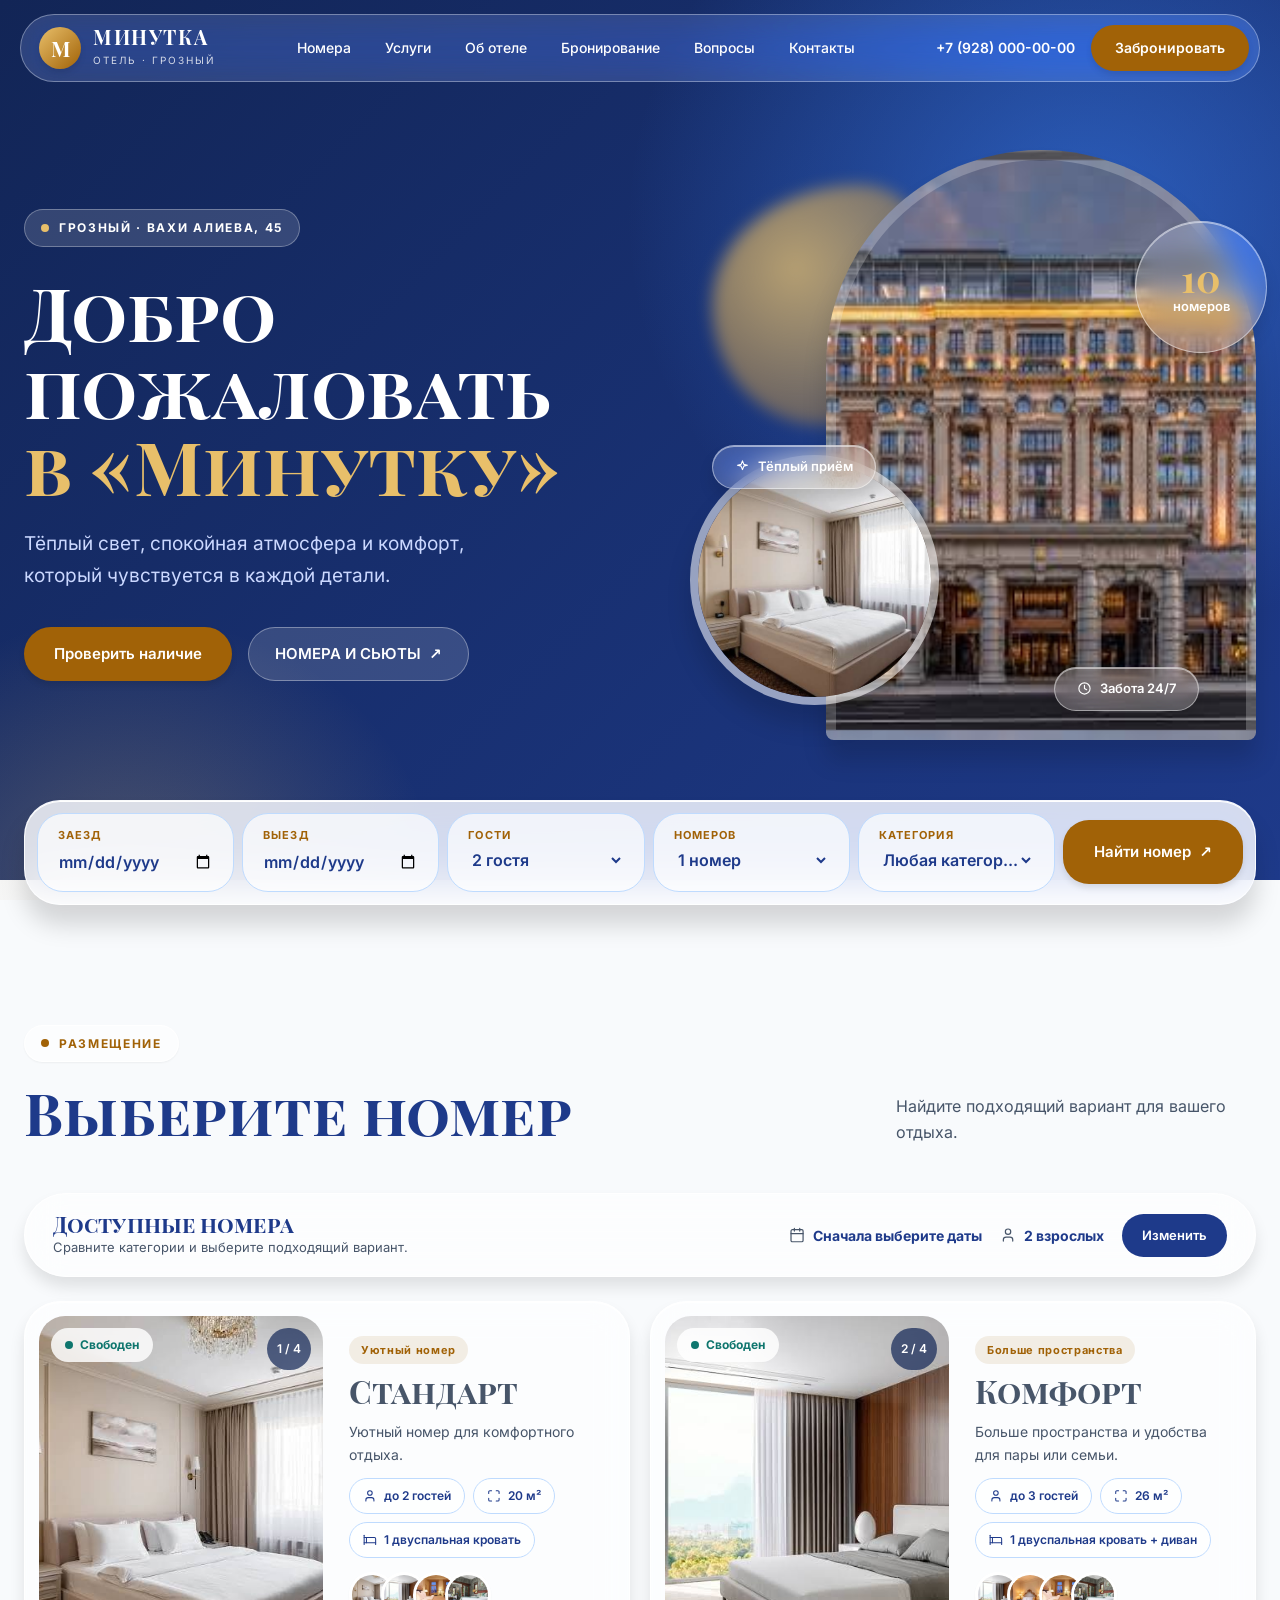
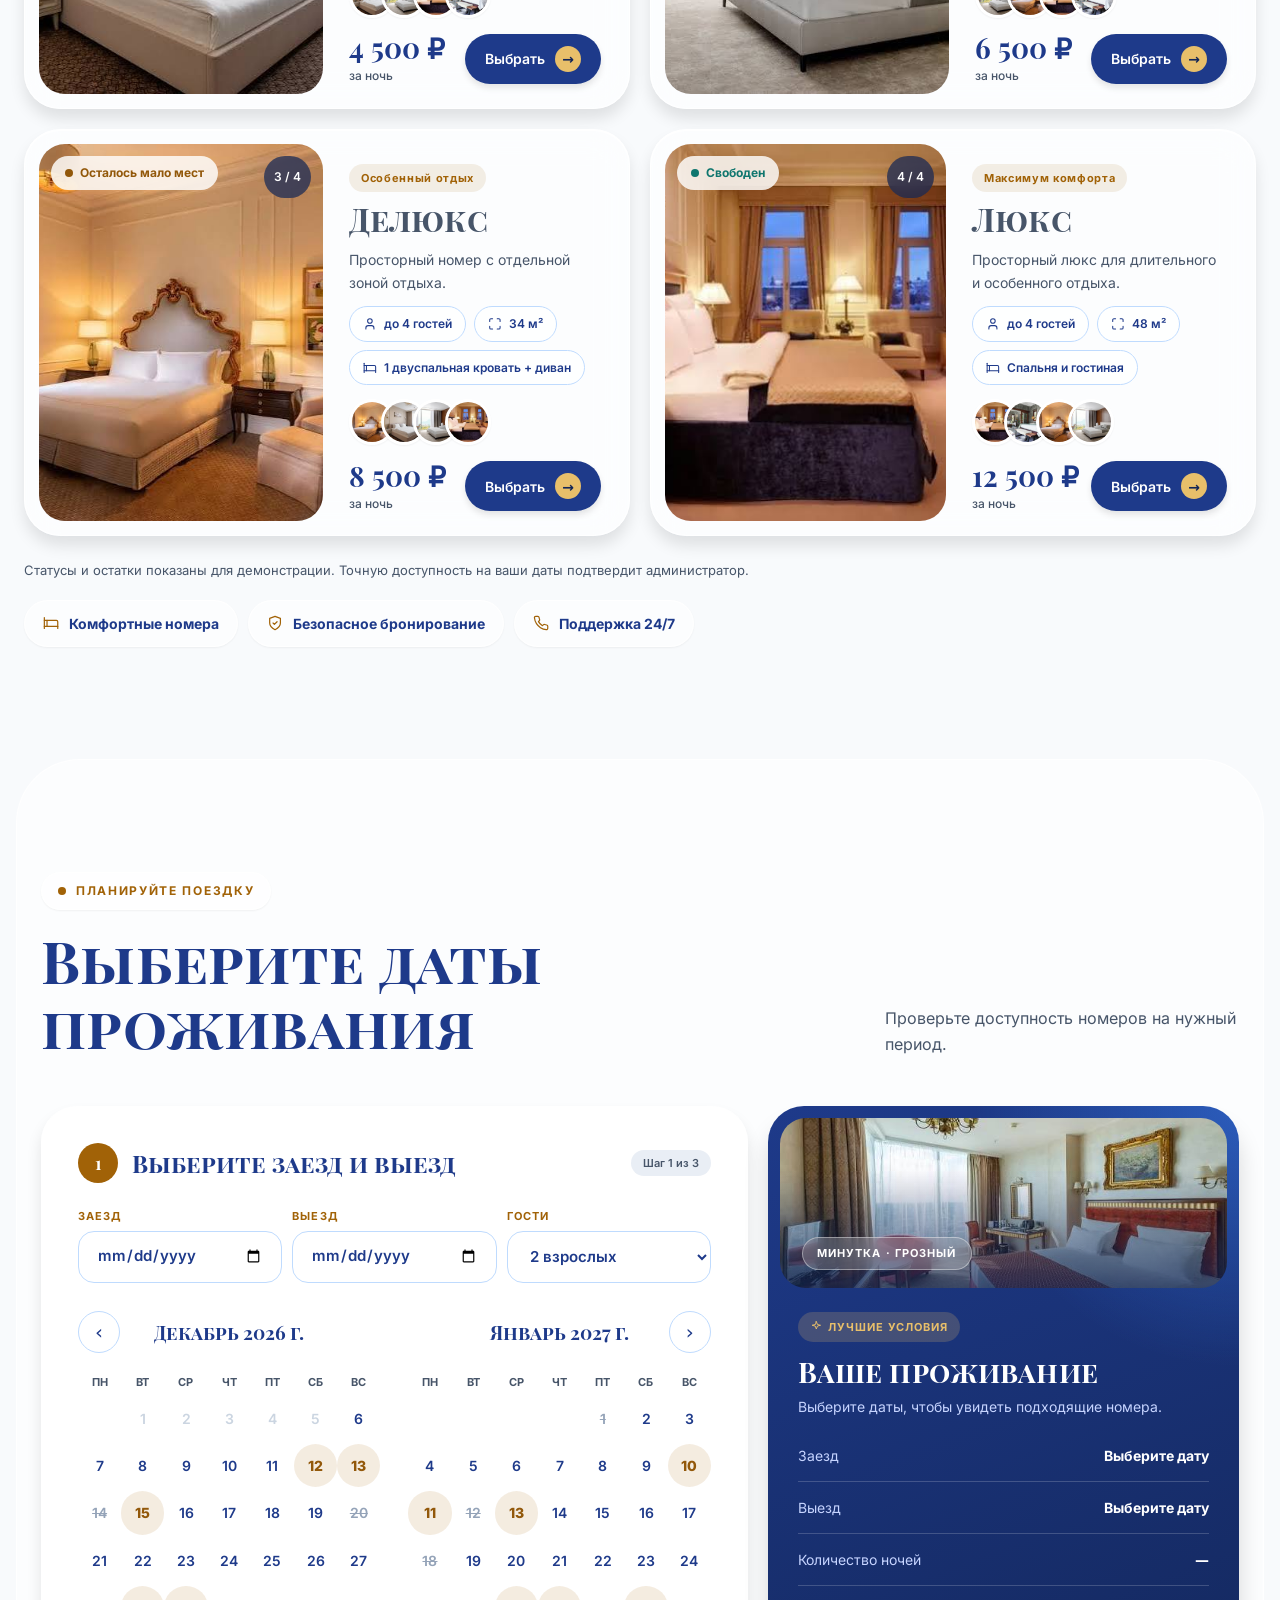
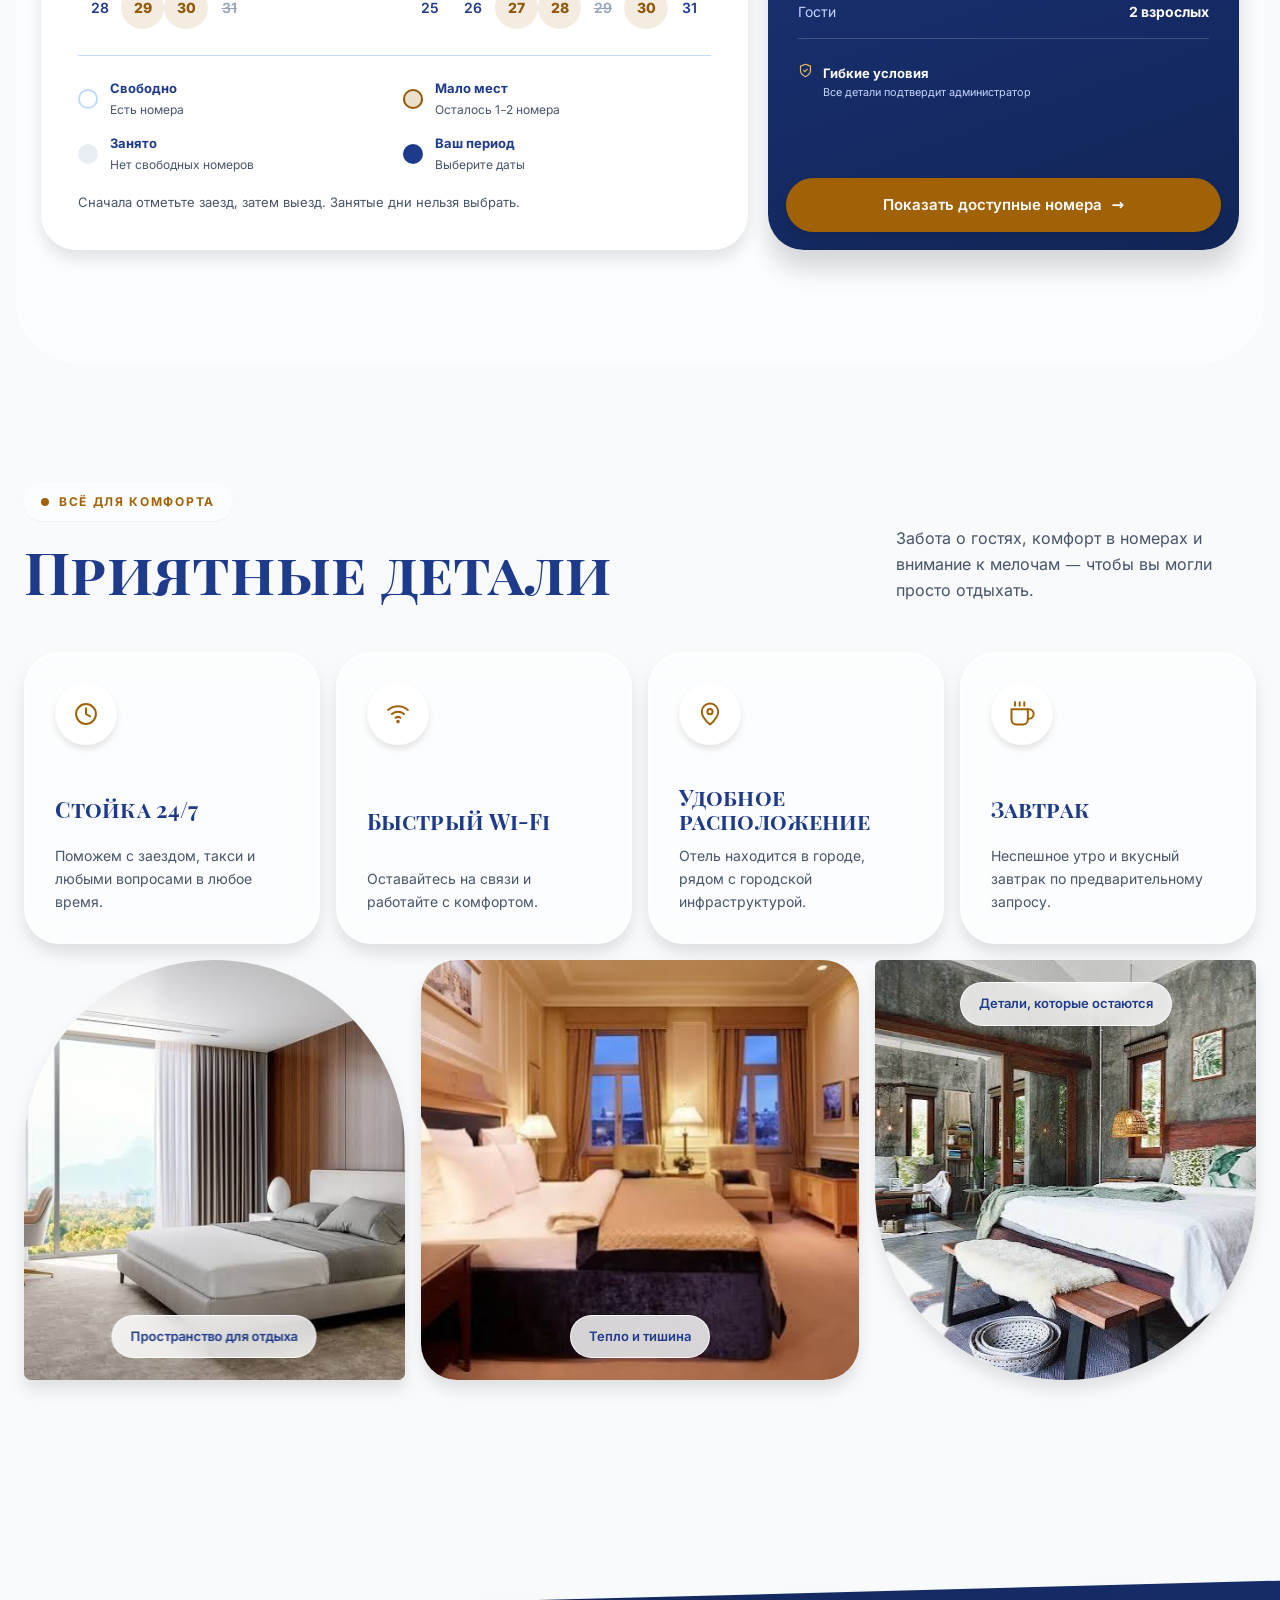
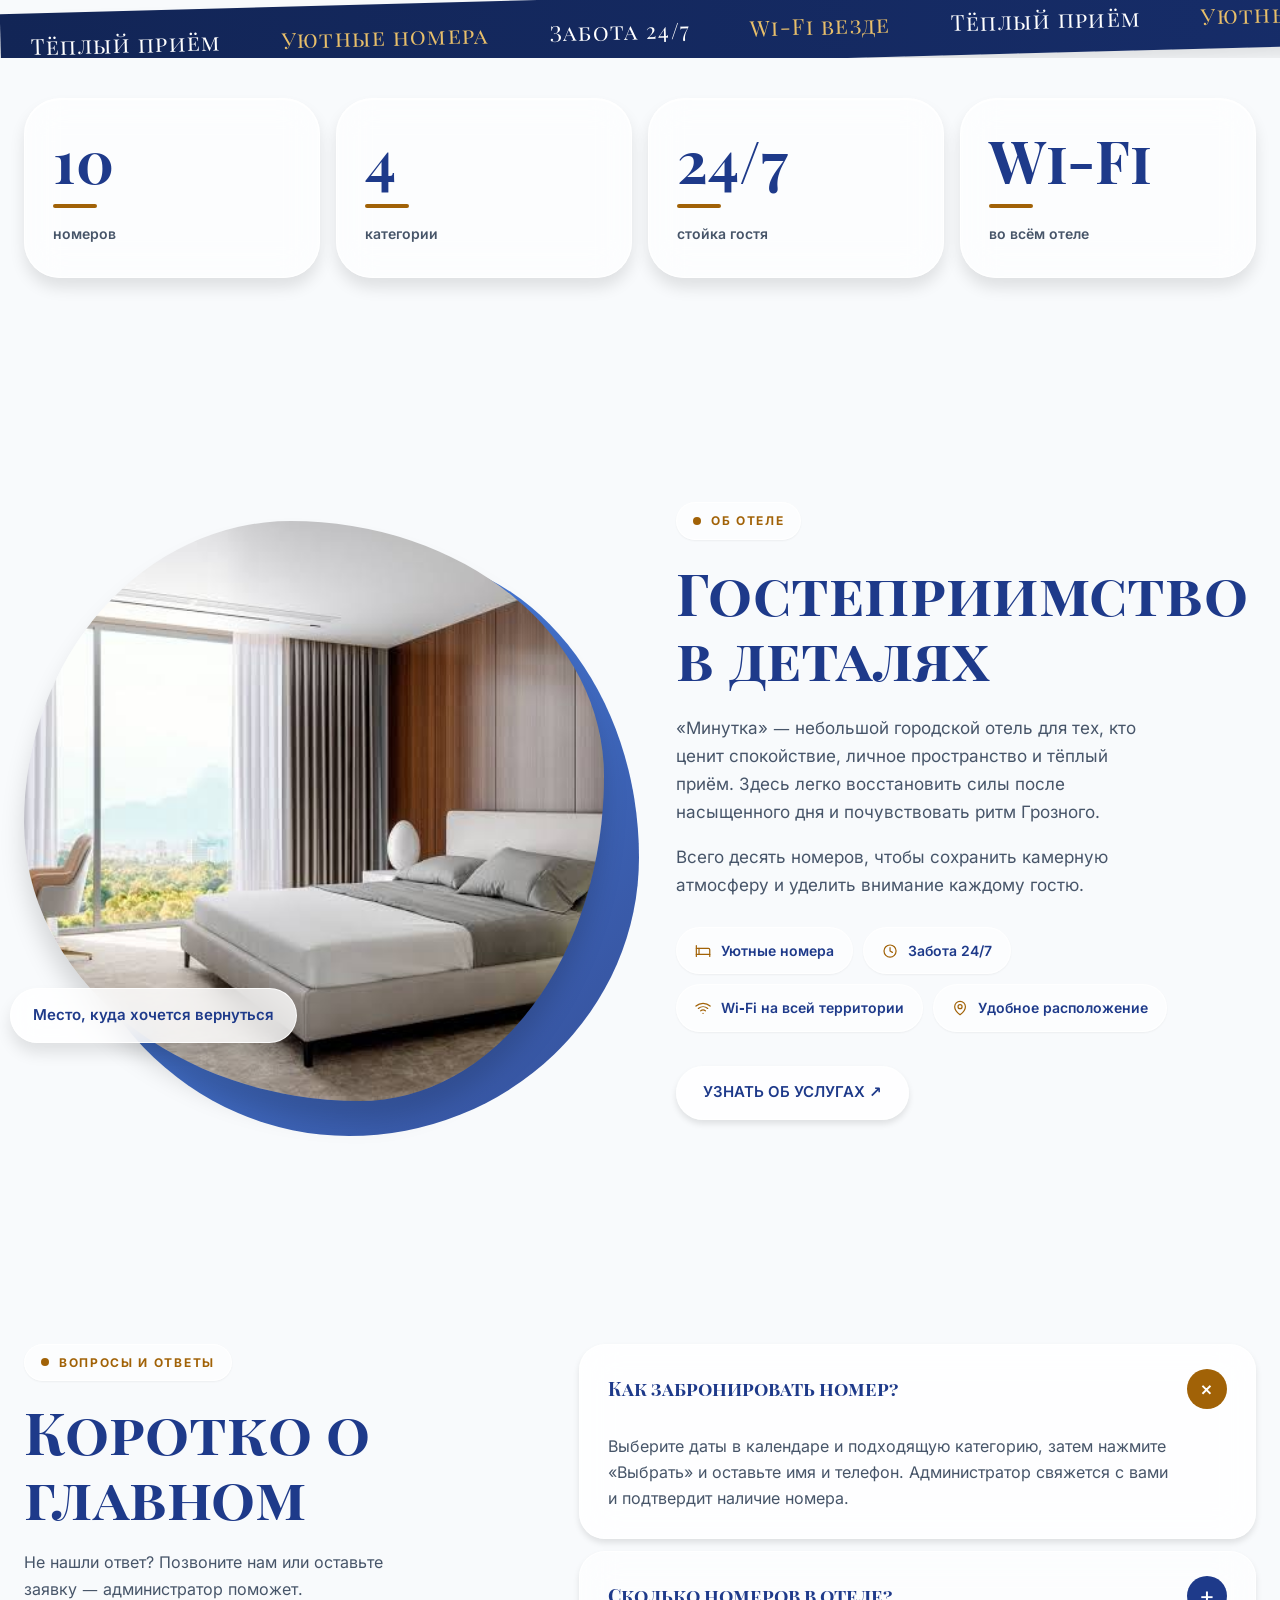
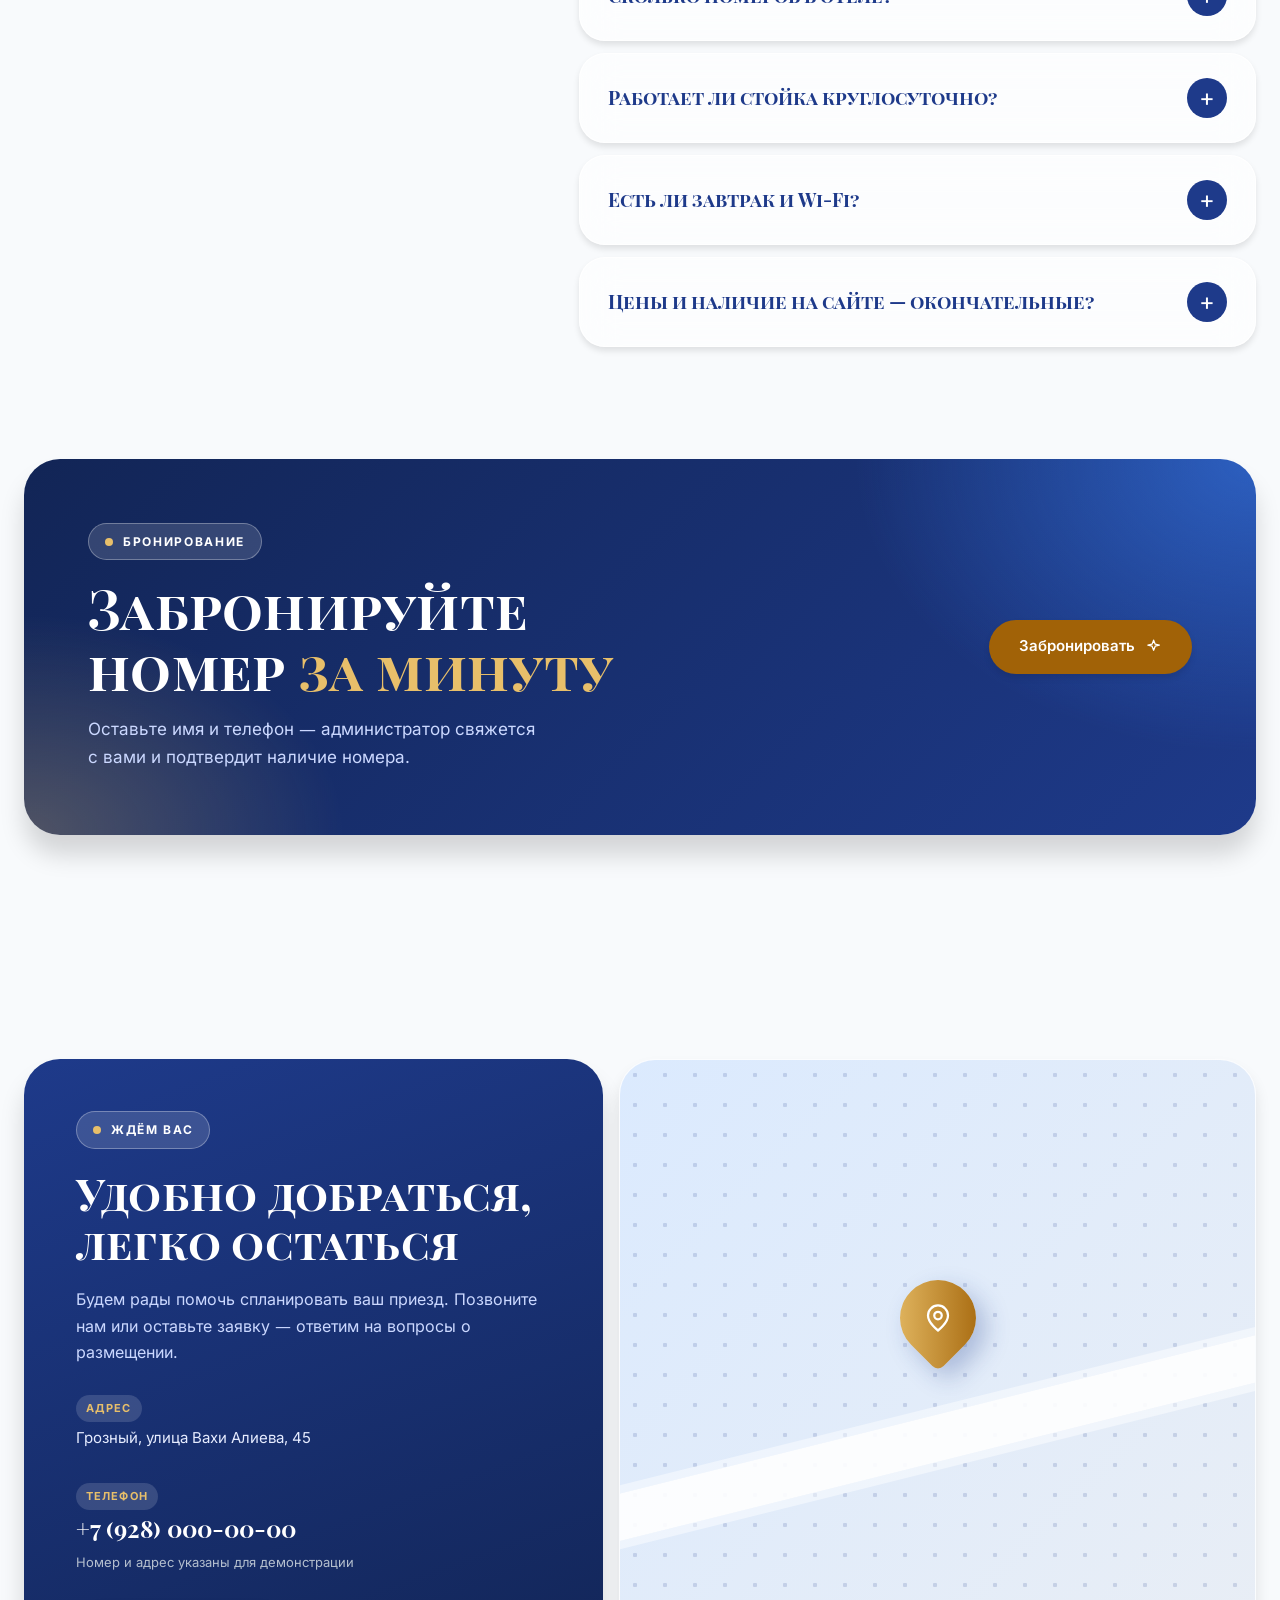
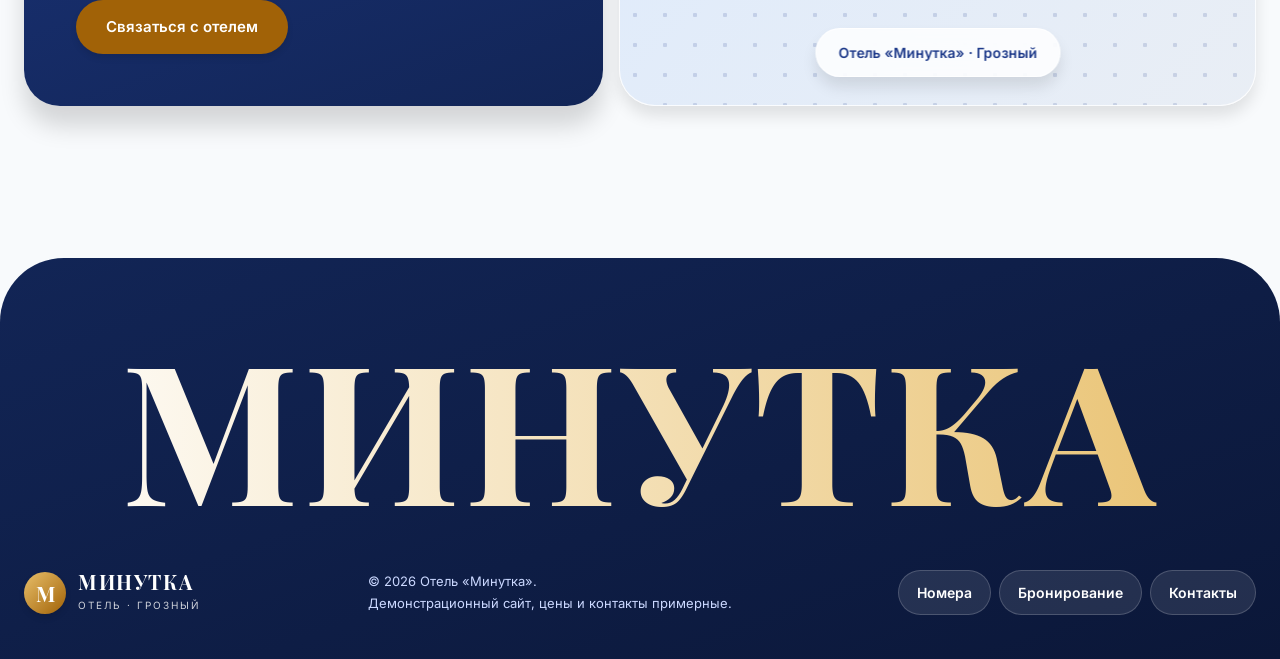
==== index.html @ 6652af6e "Rebrand to Минутка and rebuild design from the ui-ux-pro-max design system Liquid Glass surfaces on " ====
<!DOCTYPE html>
<html lang="ru">
<head>
  <meta charset="UTF-8" />
  <meta name="viewport" content="width=device-width, initial-scale=1.0" />
  <meta name="theme-color" content="#fff4e6" />
  <meta name="description" content="Минутка — камерный отель в Грозном. Выберите номер и проверьте свободные даты онлайн." />
  <title>Минутка — отель в Грозном</title>
  <style>
    @import url('https://fonts.googleapis.com/css2?family=Playfair+Display+SC:wght@400;700&display=swap');
    @font-face{font-family:Inter;src:url('fonts/inter-cyrillic.woff2') format('woff2');font-style:normal;font-weight:400 800;font-display:swap;unicode-range:U+0400-045F,U+0490-0491,U+04B0-04B1,U+2116}
    @font-face{font-family:Inter;src:url('fonts/inter-latin.woff2') format('woff2');font-style:normal;font-weight:400 800;font-display:swap;unicode-range:U+0000-00FF}
    /* Tokens from design-system/minutka-hotel/MASTER.md (Liquid Glass, navy + gold, Playfair Display SC).
       Body font is Inter: Karla from MASTER has no Cyrillic. Radii are larger than MASTER on purpose. */
    :root{--primary:#1e3a8a;--on-primary:#fff;--secondary:#3b82f6;--accent:#a16207;--on-accent:#fff;--bg:#f8fafc;--fg:#1e40af;--card:#fff;--muted:#e9eef5;--muted-fg:#475569;--border:#bfdbfe;--destructive:#dc2626;--ring:#1e3a8a;
      --navy-deep:#122556;--gold-soft:#e8bf6a;--ok:#0f766e;--warn:#92580a;
      --space-xs:4px;--space-sm:8px;--space-md:16px;--space-lg:24px;--space-xl:32px;--space-2xl:48px;--space-3xl:64px;
      --shadow-sm:0 1px 2px rgba(0,0,0,.05);--shadow-md:0 4px 6px rgba(0,0,0,.1);--shadow-lg:0 10px 15px rgba(0,0,0,.1);--shadow-xl:0 20px 25px rgba(0,0,0,.15);
      --glass:rgba(255,255,255,.62);--glass-strong:rgba(255,255,255,.82);--glass-edge:rgba(255,255,255,.85);
      --r-sm:16px;--r-md:26px;--r-lg:36px;
      --serif:'Playfair Display SC','Playfair Display',Georgia,serif;--sans:Inter,system-ui,-apple-system,'Segoe UI',Arial,sans-serif;
      --pop:cubic-bezier(.34,1.56,.64,1);--soft:cubic-bezier(.2,.7,.2,1)}
    *{box-sizing:border-box}html{scroll-behavior:smooth;scroll-padding-top:100px}
    body{margin:0;color:var(--muted-fg);font:16px/1.65 var(--sans);-webkit-font-smoothing:antialiased;overflow-x:hidden;background:radial-gradient(60vmax 60vmax at 105% 30%,rgba(59,130,246,.16),transparent 60%),radial-gradient(50vmax 50vmax at -10% 70%,rgba(161,98,7,.12),transparent 60%),var(--bg);background-attachment:fixed}
    a{color:inherit;text-decoration:none;cursor:pointer}button,input,select{font:inherit;color:inherit}button,summary,select{cursor:pointer}img{display:block;max-width:100%}
    :focus-visible{outline:3px solid var(--ring);outline-offset:3px;border-radius:12px}
    .wrap{width:min(1240px,calc(100% - 48px));margin:auto}
    section{padding:112px 0}
    .i{width:1.15em;height:1.15em;flex:none;fill:none;stroke:currentColor;stroke-width:1.8;stroke-linecap:round;stroke-linejoin:round;vertical-align:-.2em}
    .glass{background:var(--glass);-webkit-backdrop-filter:blur(18px) saturate(160%);backdrop-filter:blur(18px) saturate(160%);border:1px solid var(--glass-edge);box-shadow:var(--shadow-lg),inset 0 1px 0 rgba(255,255,255,.9)}
    @supports not ((backdrop-filter:blur(1px)) or (-webkit-backdrop-filter:blur(1px))){.glass{background:var(--glass-strong)}}
    .eyebrow{display:inline-flex;align-items:center;gap:10px;padding:8px 16px;border-radius:999px;background:var(--glass);border:1px solid var(--glass-edge);box-shadow:var(--shadow-sm);color:var(--accent);font-size:12px;font-weight:700;letter-spacing:.14em;text-transform:uppercase}
    .eyebrow:before{content:'';width:8px;height:8px;border-radius:50%;background:var(--accent)}
    h1,h2,h3{font-family:var(--serif);font-weight:700;color:var(--primary);margin:0;line-height:1.12;letter-spacing:.005em}
    .section-head{display:flex;justify-content:space-between;align-items:flex-end;gap:40px;margin-bottom:var(--space-2xl)}
    .section-head h2{font-size:clamp(34px,4.6vw,58px);margin-top:18px}
    .section-head p{max-width:360px;margin:0}

    /* buttons */
    .btn{display:inline-flex;align-items:center;justify-content:center;gap:10px;min-height:54px;padding:0 30px;border:0;border-radius:999px;background:var(--accent);color:var(--on-accent);font-size:15px;font-weight:600;box-shadow:var(--shadow-md);transition:transform .2s ease,box-shadow .2s ease,background .2s ease}
    .btn:hover{transform:translateY(-2px);box-shadow:var(--shadow-xl);background:#8a5306}
    .text-link,.room-link{display:inline-flex;align-items:center;gap:8px;min-height:54px;padding:0 26px;border-radius:999px;font-size:15px;font-weight:600;color:var(--primary);background:var(--glass-strong);border:1px solid var(--glass-edge);box-shadow:var(--shadow-md);transition:transform .2s ease,box-shadow .2s ease}
    .text-link:hover,.room-link:hover{transform:translateY(-2px);box-shadow:var(--shadow-lg)}

    /* floating glass header */
    header{position:fixed;top:14px;left:50%;z-index:30;transform:translateX(-50%);width:min(1240px,calc(100% - 32px));height:68px;border-radius:999px;color:#fff;background:rgba(255,255,255,.14);border:1px solid rgba(255,255,255,.34);-webkit-backdrop-filter:blur(18px) saturate(160%);backdrop-filter:blur(18px) saturate(160%);transition:background .25s ease,color .25s ease,box-shadow .25s ease,border-color .25s ease}
    header.solid{color:var(--primary);background:var(--glass-strong);border-color:var(--glass-edge);box-shadow:var(--shadow-lg)}
    .nav{height:100%;width:100%;max-width:none;margin:0;padding:0 10px 0 18px;display:flex;align-items:center;justify-content:space-between;gap:20px}
    .brand{display:flex;align-items:center;gap:12px}
    .brand-mark{width:42px;height:42px;border-radius:50%;display:grid;place-items:center;background:linear-gradient(135deg,var(--gold-soft),var(--accent));font:700 21px var(--serif);color:#fff;box-shadow:var(--shadow-md)}
    .brand-name{font:700 20px/1 var(--serif);letter-spacing:.08em}.brand-sub{font-size:10px;letter-spacing:.2em;margin-top:5px;opacity:.8}
    .nav-links{display:flex;gap:4px;font-size:14px;font-weight:500}
    .nav-links a{padding:9px 15px;border-radius:999px;transition:background .2s ease}.nav-links a:hover{background:rgba(255,255,255,.2)}header.solid .nav-links a:hover{background:var(--muted)}
    .nav-right{display:flex;align-items:center;gap:16px}.phone{font-size:14px;font-weight:600;white-space:nowrap}
    header .btn{min-height:46px;padding:0 24px;font-size:14px}

    /* hero */
    .hero{position:relative;padding:150px 0 140px;color:#e6ecff;overflow:hidden;background:radial-gradient(60% 80% at 85% 25%,rgba(59,130,246,.55),transparent 60%),radial-gradient(40% 50% at 10% 100%,rgba(232,191,106,.25),transparent 60%),linear-gradient(135deg,var(--navy-deep),var(--primary))}
    .hero-grid{display:grid;grid-template-columns:1.05fr .95fr;gap:40px;align-items:center}
    .hero-content{max-width:640px}
    .hero .eyebrow{background:rgba(255,255,255,.14);border-color:rgba(255,255,255,.3);color:#fff;box-shadow:none}.hero .eyebrow:before{background:var(--gold-soft)}
    .hero h1{font-size:clamp(40px,5.8vw,78px);line-height:1.04;color:#fff;margin:26px 0 24px}
    .hero h1 em{display:block;font-style:normal;color:var(--gold-soft)}
    .hero p{font-size:19px;max-width:460px;margin:0 0 36px;color:#cbd8ff}
    .hero-actions{display:flex;align-items:center;gap:16px;flex-wrap:wrap}
    .hero .text-link{background:rgba(255,255,255,.14);border-color:rgba(255,255,255,.34);color:#fff;box-shadow:none}
    .hero-foot{display:none}
    .hero-art{position:relative;height:590px}
    .hero-art .blob{position:absolute;left:4%;top:6%;width:240px;height:240px;border-radius:62% 38% 55% 45%/50% 55% 45% 50%;background:radial-gradient(circle at 35% 35%,var(--gold-soft),rgba(161,98,7,.4));filter:blur(8px);opacity:.75;animation:morph 9s ease-in-out infinite}
    .hero-art .arch{position:absolute;right:0;top:0;width:76%;height:100%;border-radius:999px 999px var(--r-lg) var(--r-lg);border:10px solid rgba(255,255,255,.22);background:var(--navy-deep) url('images 0.jpg') center 40%/cover;box-shadow:var(--shadow-xl)}
    .hero-art .pill{position:absolute;left:0;bottom:6%;width:44%;aspect-ratio:1;object-fit:cover;border-radius:50%;border:8px solid rgba(255,255,255,.55);box-shadow:var(--shadow-xl)}
    .sticker{position:absolute;display:flex;align-items:center;justify-content:center;gap:8px;text-align:center;color:#fff;font-weight:600;font-size:13px;line-height:1.2;background:rgba(255,255,255,.2);border:1px solid rgba(255,255,255,.45);-webkit-backdrop-filter:blur(14px) saturate(160%);backdrop-filter:blur(14px) saturate(160%);box-shadow:var(--shadow-lg),inset 0 1px 0 rgba(255,255,255,.5)}
    .sticker.s1{right:-2%;top:12%;width:132px;height:132px;border-radius:50%;flex-direction:column;gap:2px;animation:float 5s ease-in-out infinite}
    .sticker.s1 b{font:700 38px/1 var(--serif);color:var(--gold-soft)}
    .sticker.s2{left:4%;top:50%;padding:13px 22px;border-radius:999px;animation:float 6s ease-in-out -2s infinite}
    .sticker.s3{right:10%;bottom:5%;padding:13px 22px;border-radius:999px;animation:float 5.5s ease-in-out -1s infinite}
    @keyframes float{50%{translate:0 -12px}}
    @keyframes morph{50%{border-radius:40% 60% 45% 55%/55% 40% 60% 45%;rotate:20deg}}

    /* booking bar: glass on the hero's lower edge */
    .booking-float{position:relative;z-index:5;margin-top:-80px}
    .quick-booking-title{display:none}
    .bookingbar{display:grid;grid-template-columns:repeat(5,1fr) auto;gap:8px;align-items:stretch;padding:12px;border-radius:var(--r-lg);background:var(--glass-strong);-webkit-backdrop-filter:blur(22px) saturate(170%);backdrop-filter:blur(22px) saturate(170%);border:1px solid var(--glass-edge);box-shadow:var(--shadow-xl),inset 0 1px 0 #fff}
    .field{padding:12px 20px;border-radius:var(--r-md);background:rgba(255,255,255,.7);border:1px solid var(--border);min-width:0;transition:border-color .2s ease,box-shadow .2s ease}
    .field:focus-within{border-color:var(--primary);box-shadow:0 0 0 3px rgba(30,58,138,.15)}
    .field label{display:block;font-size:11px;font-weight:700;letter-spacing:.1em;text-transform:uppercase;color:var(--accent);margin-bottom:2px}
    .field input,.field select{width:100%;border:0;outline:0;background:transparent;font-size:16px;font-weight:600;color:var(--primary);padding:2px 0;min-height:28px;text-overflow:ellipsis}
    .bookingbar .btn{min-width:180px;min-height:64px;border-radius:var(--r-md);align-self:center}

    /* ribbon */
    .marquee{overflow:hidden;padding:26px 0;margin:48px 0 40px}
    .marquee-track{display:flex;width:max-content;padding:18px 0;background:linear-gradient(90deg,var(--navy-deep),var(--primary));color:#fff;transform:rotate(-1.5deg);font:400 22px var(--serif);letter-spacing:.06em;white-space:nowrap;animation:slide 34s linear infinite;box-shadow:var(--shadow-lg)}
    .marquee-track span{padding:0 30px}.marquee-track span:nth-child(even){color:var(--gold-soft)}
    @keyframes slide{to{transform:rotate(-1.5deg) translateX(-50%)}}

    /* rooms */
    .rooms-section{padding-top:120px}
    .rooms-toolbar{display:flex;justify-content:space-between;align-items:center;gap:16px;flex-wrap:wrap;padding:18px 28px;border-radius:999px;margin-bottom:24px}
    .rooms-toolbar{background:var(--glass);-webkit-backdrop-filter:blur(18px);backdrop-filter:blur(18px);border:1px solid var(--glass-edge);box-shadow:var(--shadow-lg)}
    .rooms-toolbar h3{font-size:22px}.rooms-toolbar p{margin:0;font-size:13px}
    .rooms-trip{display:flex;align-items:center;gap:18px;flex-wrap:wrap;font-size:14px}.rooms-trip span{display:inline-flex;align-items:center;gap:8px}.rooms-trip b{color:var(--primary);font-weight:700}
    .rooms-trip button{border:0;padding:11px 20px;border-radius:999px;background:var(--primary);color:#fff;font-size:13px;font-weight:600;transition:background .2s ease}.rooms-trip button:hover{background:var(--secondary)}
    .rooms-grid{display:grid;grid-template-columns:1fr 1fr;gap:20px}
    .room-card{display:grid;grid-template-columns:1fr 1fr;gap:8px;padding:14px;border-radius:var(--r-lg);background:var(--glass);-webkit-backdrop-filter:blur(18px) saturate(160%);backdrop-filter:blur(18px) saturate(160%);border:1px solid var(--glass-edge);box-shadow:var(--shadow-lg),inset 0 1px 0 #fff;transition:translate .25s ease,box-shadow .25s ease}
    .room-card:hover{translate:0 -6px;box-shadow:var(--shadow-xl),inset 0 1px 0 #fff}
    .room-card.is-unavailable{opacity:.6}.room-card.is-unavailable:hover{translate:none}
    .room-image{position:relative;min-height:340px;border-radius:var(--r-md);overflow:hidden}
    .room-image img{position:absolute;inset:0;width:100%;height:100%;object-fit:cover;transition:transform .6s var(--soft)}.room-card:hover .room-image img{transform:scale(1.06)}
    .room-availability{position:absolute;left:12px;top:12px;display:inline-flex;align-items:center;gap:7px;padding:7px 14px;border-radius:999px;background:var(--glass-strong);-webkit-backdrop-filter:blur(10px);backdrop-filter:blur(10px);font-size:12px;font-weight:700;color:var(--ok)}
    .room-availability:before{content:'';width:8px;height:8px;border-radius:50%;background:currentColor}
    .room-availability.few{color:var(--warn)}.room-availability.full{color:var(--destructive)}
    .room-count-badge{position:absolute;right:12px;top:12px;display:grid;place-items:center;min-width:42px;height:42px;padding:0 10px;border-radius:999px;background:rgba(18,37,86,.7);-webkit-backdrop-filter:blur(8px);backdrop-filter:blur(8px);color:#fff;font-size:12px;font-weight:600}
    .room-info{display:flex;flex-direction:column;padding:20px 14px 10px 18px}
    .room-name-row{display:flex;flex-direction:column;gap:10px}
    .room-order{order:-1;align-self:flex-start;padding:5px 12px;border-radius:999px;background:rgba(161,98,7,.1);color:var(--accent);font-size:11px;font-weight:700;letter-spacing:.06em}
    .room-title{font:700 32px/1.05 var(--serif)}
    .room-desc{margin:12px 0;font-size:14px}
    .room-facts{display:flex;flex-wrap:wrap;gap:8px;margin-bottom:14px}.room-facts span{display:inline-flex;align-items:center;gap:7px;padding:7px 13px;border-radius:999px;background:rgba(255,255,255,.7);border:1px solid var(--border);font-size:12px;font-weight:600;color:var(--primary)}
    .room-thumbs{display:flex;margin-bottom:16px}.room-thumbs img{width:46px;height:46px;object-fit:cover;border-radius:50%;border:3px solid #fff;box-shadow:var(--shadow-sm)}.room-thumbs img+img{margin-left:-14px}
    .room-bottom{display:flex;justify-content:space-between;align-items:center;gap:12px;margin-top:auto}
    .room-price{font:700 28px/1 var(--serif);color:var(--primary);white-space:nowrap}.room-price small{display:block;margin-top:6px;font:500 12px var(--sans);color:var(--muted-fg)}
    .room-choose{display:inline-flex;align-items:center;gap:10px;min-height:50px;padding:0 20px;border:0;border-radius:999px;background:var(--primary);color:#fff;font-size:14px;font-weight:600;box-shadow:var(--shadow-md);transition:transform .2s ease,background .2s ease}
    .room-choose span{display:grid;place-items:center;width:26px;height:26px;border-radius:50%;background:var(--gold-soft);color:var(--navy-deep)}
    .room-choose:hover:not(:disabled){transform:translateY(-2px);background:var(--navy-deep)}
    .room-choose:disabled{background:var(--muted);color:var(--muted-fg);box-shadow:none;cursor:not-allowed}.room-choose:disabled span{background:transparent}
    .room-selection-note{margin:24px 0 0;font-size:13px}
    .booking-benefits{display:flex;gap:10px;flex-wrap:wrap;margin:18px 0 0;font-size:14px}.booking-benefits span{display:inline-flex;align-items:center;gap:10px;padding:11px 18px;border-radius:999px;background:var(--glass);border:1px solid var(--glass-edge);box-shadow:var(--shadow-sm);color:var(--primary)}.booking-benefits .i{color:var(--accent)}

    /* facts */
    .facts{padding:0 0 112px}
    .facts-row{display:grid;grid-template-columns:repeat(4,1fr);gap:16px}
    .fact{padding:32px 28px;border-radius:var(--r-lg);background:var(--glass);-webkit-backdrop-filter:blur(18px);backdrop-filter:blur(18px);border:1px solid var(--glass-edge);box-shadow:var(--shadow-lg),inset 0 1px 0 #fff;transition:translate .25s ease}
    .fact:hover{translate:0 -6px}
    .fact b{display:block;font:700 clamp(40px,4.6vw,64px)/1 var(--serif);color:var(--primary)}
    .fact b:after{content:'';display:block;width:44px;height:4px;margin-top:14px;border-radius:4px;background:var(--accent)}
    .fact span{display:block;margin-top:14px;font-size:14px;font-weight:600;color:var(--muted-fg)}

    /* calendar */
    .availability{margin:0 16px;border-radius:64px;background:rgba(255,255,255,.55);border:1px solid var(--glass-edge)}
    .calendar-layout{display:grid;grid-template-columns:minmax(0,1.5fr) minmax(330px,1fr);gap:20px;align-items:stretch}
    .calendar-box{padding:36px;border-radius:var(--r-lg);background:var(--glass-strong);border:1px solid var(--glass-edge);box-shadow:var(--shadow-lg)}
    .booking-step{display:flex;align-items:center;gap:14px;font:700 24px var(--serif);color:var(--primary);margin-bottom:24px}
    .booking-step span{display:grid;place-items:center;width:40px;height:40px;border-radius:50%;background:var(--accent);color:#fff;font:700 17px var(--serif)}
    .booking-step small{margin-left:auto;padding:6px 12px;border-radius:999px;background:var(--muted);font:600 11px var(--sans);color:var(--muted-fg)}
    .date-inputs{display:grid;grid-template-columns:repeat(3,1fr);gap:10px;margin-bottom:28px}
    .date-inputs label{display:block;font-size:11px;font-weight:700;letter-spacing:.1em;text-transform:uppercase;color:var(--accent)}
    .date-inputs input,.date-inputs select{display:block;width:100%;margin-top:6px;min-height:52px;padding:0 18px;border:1px solid var(--border);border-radius:var(--r-sm);background:#fff;font-size:15px;font-weight:600;letter-spacing:0;text-transform:none;color:var(--primary);transition:border-color .2s ease,box-shadow .2s ease}
    .date-inputs input:focus,.date-inputs select:focus{border-color:var(--primary);outline:0;box-shadow:0 0 0 3px rgba(30,58,138,.15)}
    .month-pair{display:grid;grid-template-columns:1fr 1fr;gap:28px}
    .cal-top{display:flex;align-items:center;justify-content:space-between;margin-bottom:14px}
    .cal-month{font:700 19px var(--serif);color:var(--primary);text-align:center;flex:1}
    .month-arrow{width:42px;height:42px;border:1px solid var(--border);border-radius:50%;background:#fff;font-size:20px;line-height:1;color:var(--primary);transition:background .2s ease,color .2s ease}.month-arrow:hover{background:var(--primary);color:#fff}
    .month-spacer{width:42px;flex:none}
    .cal-week,.cal-days{display:grid;grid-template-columns:repeat(7,1fr)}
    .cal-week span{text-align:center;font-size:11px;font-weight:700;color:var(--muted-fg);padding:6px 0}
    .cal-days{gap:4px 0}
    .day{position:relative;aspect-ratio:1;min-height:40px;border:0;background:transparent;border-radius:50%;font-size:14px;font-weight:600;color:var(--primary);cursor:pointer;transition:background .2s ease,color .2s ease}
    .day.available:hover:not(:disabled){background:rgba(59,130,246,.18)}
    .day.few:not(.past){background:rgba(161,98,7,.12);color:var(--warn);font-weight:800}
    .day.full{color:#94a3b8;text-decoration:line-through;cursor:not-allowed}.day.past{color:#cbd5e1;text-decoration:none;cursor:not-allowed}
    .day.range-candidate:not(:disabled):not(.selected){box-shadow:inset 0 0 0 1px var(--border)}
    .day.inrange{background:rgba(59,130,246,.2);border-radius:0;color:var(--primary)}
    .day.range-conflict{background:rgba(220,38,38,.14);color:var(--destructive)}
    .day.selected{background:var(--primary);color:#fff;font-weight:800}
    .cal-legend{display:grid;grid-template-columns:repeat(2,1fr);gap:12px 18px;margin-top:26px;padding-top:22px;border-top:1px solid var(--border);font-size:13px}
    .cal-legend>span{display:flex;align-items:center;gap:12px}.cal-legend strong{display:block;font-weight:700;color:var(--primary)}.cal-legend small{color:var(--muted-fg);font-size:12px}
    .legend-swatch,.period-swatch{flex:none;width:20px;height:20px;border-radius:50%;background:#fff;box-shadow:inset 0 0 0 2px var(--border)}
    .legend-swatch.few{background:rgba(161,98,7,.2);box-shadow:inset 0 0 0 2px var(--warn)}.legend-swatch.full{background:var(--muted);box-shadow:none}.period-swatch{background:var(--primary);box-shadow:none}
    .range-summary{display:none;margin-top:20px;padding:16px 22px;border-radius:var(--r-sm);background:rgba(59,130,246,.12);border:1px solid var(--border);font-size:14px;color:var(--primary)}.range-summary.visible{display:block}
    .cal-hint{margin:16px 0 0;font-size:13px}
    .calendar-results{display:flex;flex-direction:column;padding:12px;border-radius:var(--r-lg);color:#e6ecff;background:radial-gradient(80% 50% at 100% 0,rgba(59,130,246,.5),transparent 70%),linear-gradient(160deg,var(--primary),var(--navy-deep));box-shadow:var(--shadow-xl)}
    .booking-cover{height:170px;display:flex;align-items:flex-end;padding:18px 22px;border-radius:var(--r-md);background:linear-gradient(0deg,rgba(18,37,86,.75),transparent 70%),url('images (6).jpg') center/cover}
    .booking-cover span{padding:6px 14px;border-radius:999px;background:rgba(255,255,255,.2);border:1px solid rgba(255,255,255,.4);-webkit-backdrop-filter:blur(10px);backdrop-filter:blur(10px);color:#fff;font-size:11px;font-weight:700;letter-spacing:.1em}
    .stay-summary-head{padding:24px 18px 6px}.best-price{display:inline-flex;align-items:center;gap:6px;padding:6px 12px;border-radius:999px;background:rgba(232,191,106,.2);color:var(--gold-soft);font-size:11px;font-weight:700;letter-spacing:.08em}
    .stay-summary-head h3{font-size:28px;color:#fff;margin:14px 0 8px}.stay-summary-head p{margin:0;font-size:14px;color:#c6d4ff}
    .stay-summary{padding:6px 18px}.stay-line{display:flex;justify-content:space-between;gap:16px;padding:14px 0;border-bottom:1px solid rgba(255,255,255,.18);font-size:14px}
    .stay-line span{color:#c6d4ff}.stay-line strong{font-weight:700;color:#fff;text-align:right}
    .cancel-note{display:flex;align-items:flex-start;gap:10px;margin:4px 18px 0;padding:14px 0;font-size:13px;color:var(--gold-soft)}.cancel-note small{display:block;color:#c6d4ff}.cancel-note strong{color:#fff}
    .stay-available-list{padding:0 18px;display:grid;gap:10px}
    .avail-row{display:grid;grid-template-columns:60px 1fr auto;gap:14px;align-items:center;padding:8px;border-radius:var(--r-md);background:rgba(255,255,255,.12);border:1px solid rgba(255,255,255,.2);cursor:pointer;transition:background .2s ease}
    .avail-row:hover{background:rgba(255,255,255,.22)}.avail-row img{width:60px;height:52px;object-fit:cover;border-radius:16px}
    .avail-row strong{font:700 17px var(--serif);display:block;color:#fff}.avail-row small{color:#c6d4ff;font-size:12px}.avail-price{text-align:right;font-weight:700;color:#fff;padding-right:10px}.avail-price small{display:block}
    .avail-empty{padding:14px;font-size:14px;color:#fecaca}
    .cal-actions{padding:20px 6px 6px;margin-top:auto}.cal-actions .btn{width:100%}

    /* services */
    #services{padding-top:120px}
    .services-grid{display:grid;grid-template-columns:repeat(4,1fr);gap:16px}
    .service{display:flex;flex-direction:column;justify-content:space-between;min-height:290px;padding:30px;border-radius:var(--r-lg);background:var(--glass);-webkit-backdrop-filter:blur(18px);backdrop-filter:blur(18px);border:1px solid var(--glass-edge);box-shadow:var(--shadow-lg),inset 0 1px 0 #fff;transition:translate .25s ease,box-shadow .25s ease}
    .service:hover{translate:0 -6px;box-shadow:var(--shadow-xl),inset 0 1px 0 #fff}
    .service .icon{display:grid;place-items:center;width:62px;height:62px;border-radius:50%;background:#fff;box-shadow:var(--shadow-md);margin-bottom:40px;color:var(--accent)}
    .service .icon svg{width:28px;height:28px;fill:none;stroke:currentColor;stroke-width:1.7;stroke-linecap:round;stroke-linejoin:round}
    .service h3{font-size:22px;margin-bottom:10px}.service p{margin:0;font-size:14px}
    .amenity-gallery{display:grid;grid-template-columns:1fr 1.15fr 1fr;gap:16px;margin-top:16px}
    .amenity-gallery figure{position:relative;margin:0;height:420px;overflow:hidden;border-radius:var(--r-lg);box-shadow:var(--shadow-lg)}
    .amenity-gallery figure:nth-child(1){border-radius:999px 999px var(--r-lg) var(--r-lg)}.amenity-gallery figure:nth-child(3){border-radius:var(--r-lg) var(--r-lg) 999px 999px}
    .amenity-gallery img{width:100%;height:100%;object-fit:cover;transition:transform .6s var(--soft)}.amenity-gallery figure:hover img{transform:scale(1.06)}
    .amenity-gallery figcaption{position:absolute;left:50%;bottom:22px;translate:-50% 0;white-space:nowrap;padding:10px 18px;border-radius:999px;background:var(--glass-strong);-webkit-backdrop-filter:blur(12px);backdrop-filter:blur(12px);border:1px solid var(--glass-edge);color:var(--primary);font-size:13px;font-weight:600}
    .amenity-gallery figure:nth-child(3) figcaption{bottom:auto;top:22px}

    /* about */
    #about{overflow:hidden}
    .intro-grid{display:grid;grid-template-columns:1fr 1fr;gap:72px;align-items:center}
    .intro-photo{position:relative;aspect-ratio:1}
    .intro-photo:before{content:'';position:absolute;inset:6% -6% -6% 6%;border-radius:58% 42% 50% 50%/48% 52% 48% 52%;background:linear-gradient(135deg,var(--secondary),var(--primary));opacity:.9;animation:morph 10s ease-in-out infinite}
    .intro-photo img{position:relative;width:100%;height:100%;object-fit:cover;border-radius:46% 54% 42% 58%/52% 44% 56% 48%;box-shadow:var(--shadow-xl)}
    .photo-caption{position:absolute;left:-14px;bottom:10%;padding:14px 22px;border-radius:999px;background:var(--glass-strong);-webkit-backdrop-filter:blur(14px);backdrop-filter:blur(14px);border:1px solid var(--glass-edge);color:var(--primary);font-size:15px;font-weight:600;box-shadow:var(--shadow-lg)}
    .intro-copy h2{font-size:clamp(34px,4.6vw,58px);margin:20px 0 24px}
    .intro-copy p{max-width:480px;font-size:17px}
    .features{display:flex;flex-wrap:wrap;gap:10px;margin:28px 0 34px}
    .feature{display:inline-flex;align-items:center;gap:10px;padding:11px 18px;border-radius:999px;background:var(--glass);border:1px solid var(--glass-edge);box-shadow:var(--shadow-sm);font-size:14px;font-weight:600;color:var(--primary)}.feature i{display:grid;place-items:center;font-style:normal;color:var(--accent)}

    /* faq */
    .faq-grid{display:grid;grid-template-columns:1fr 1.4fr;gap:72px;align-items:start}
    .faq-grid .section-head{display:block;margin:0;position:sticky;top:110px}.faq-grid .section-head p{margin-top:20px}
    .faq-list{display:grid;gap:12px}
    .faq-list details{padding:0 28px;border-radius:var(--r-md);background:var(--glass);-webkit-backdrop-filter:blur(18px);backdrop-filter:blur(18px);border:1px solid var(--glass-edge);box-shadow:var(--shadow-md);transition:background .25s ease}
    .faq-list details[open]{background:var(--glass-strong)}
    .faq-list summary{display:flex;justify-content:space-between;align-items:center;gap:20px;padding:24px 0;list-style:none;font:700 19px/1.3 var(--serif);color:var(--primary)}
    .faq-list summary::-webkit-details-marker{display:none}
    .faq-list summary:after{content:'+';flex:none;display:grid;place-items:center;width:40px;height:40px;border-radius:50%;background:var(--primary);color:#fff;font:400 24px/1 var(--sans);transition:transform .25s ease,background .25s ease}
    .faq-list details[open] summary:after{transform:rotate(45deg);background:var(--accent)}
    .faq-list p{margin:0 0 26px;max-width:560px}

    /* final CTA (page pattern: CTA after the proof/solution blocks) */
    .cta{padding:0 0 112px}
    .cta-card{position:relative;overflow:hidden;display:flex;justify-content:space-between;align-items:center;gap:32px;flex-wrap:wrap;padding:64px;border-radius:var(--r-lg);color:#cbd8ff;background:radial-gradient(50% 120% at 100% 0,rgba(59,130,246,.55),transparent 65%),radial-gradient(40% 90% at 0 100%,rgba(232,191,106,.28),transparent 65%),linear-gradient(135deg,var(--navy-deep),var(--primary));box-shadow:var(--shadow-xl)}
    .cta-card .eyebrow{background:rgba(255,255,255,.14);border-color:rgba(255,255,255,.3);color:#fff;box-shadow:none;margin-bottom:18px}.cta-card .eyebrow:before{background:var(--gold-soft)}.cta-card h2{color:#fff;font-size:clamp(32px,4.2vw,54px);max-width:560px}.cta-card h2 em{font-style:normal;color:var(--gold-soft)}
    .cta-card p{margin:16px 0 0;max-width:460px;font-size:17px}

    /* contacts */
    .location-grid{display:grid;grid-template-columns:1fr 1.1fr;gap:16px}
    .location-card{padding:52px;border-radius:var(--r-lg);color:#cbd8ff;background:linear-gradient(160deg,var(--primary),var(--navy-deep));box-shadow:var(--shadow-xl)}
    .location-card .eyebrow{background:rgba(255,255,255,.14);border-color:rgba(255,255,255,.3);color:#fff;box-shadow:none}.location-card .eyebrow:before{background:var(--gold-soft)}
    .location-card h2{font-size:clamp(30px,3.4vw,44px);color:#fff;margin:20px 0}.location-card p{margin:0 0 28px}
    .address-line{font-size:15px;line-height:1.9;color:#e6ecff}.address-line strong{display:inline-block;margin-bottom:2px;padding:3px 10px;border-radius:999px;background:rgba(255,255,255,.14);font-size:11px;letter-spacing:.1em;text-transform:uppercase;color:var(--gold-soft)}.address-line a{font:700 24px var(--serif);color:#fff}
    .map-frame{position:relative;overflow:hidden;min-height:460px;border-radius:var(--r-lg);background:linear-gradient(135deg,#dbeafe,#e9eef5);border:1px solid var(--glass-edge);box-shadow:var(--shadow-lg)}
    .map-frame:before{content:'';position:absolute;inset:0;background-image:radial-gradient(circle,rgba(30,58,138,.16) 2px,transparent 2.5px);background-size:30px 30px}
    .map-frame:after{content:'';position:absolute;left:-10%;right:-10%;top:55%;height:46px;background:rgba(255,255,255,.9);border-radius:99px;transform:rotate(-14deg);box-shadow:0 0 0 8px rgba(255,255,255,.45)}
    .map-pin{position:absolute;left:50%;top:40%;translate:-50% -50%;display:grid;place-items:center;width:76px;height:76px;border-radius:50% 50% 50% 8px;rotate:-45deg;background:linear-gradient(135deg,var(--gold-soft),var(--accent));color:#fff;box-shadow:0 14px 24px rgba(30,58,138,.28);animation:bob 2.6s ease-in-out infinite}
    .map-pin span{rotate:45deg;display:grid}.map-pin .i{width:30px;height:30px}
    @keyframes bob{50%{translate:-50% calc(-50% - 10px)}}
    .map-label{position:absolute;left:50%;bottom:28px;transform:translateX(-50%);white-space:nowrap;padding:12px 22px;border-radius:999px;background:var(--glass-strong);-webkit-backdrop-filter:blur(12px);backdrop-filter:blur(12px);border:1px solid var(--glass-edge);color:var(--primary);font-size:14px;font-weight:600;box-shadow:var(--shadow-lg)}

    /* footer */
    footer{margin-top:40px;padding:72px 0 44px;background:linear-gradient(160deg,var(--navy-deep),#0b1738);color:#cbd8ff;border-radius:64px 64px 0 0;overflow:hidden}
    footer:before{content:'МИНУТКА';display:block;text-align:center;font:700 clamp(48px,15vw,220px)/1 var(--serif);letter-spacing:.02em;background:linear-gradient(90deg,#fff,var(--gold-soft));-webkit-background-clip:text;background-clip:text;color:transparent;margin-bottom:48px;user-select:none}
    .footer-row{display:flex;justify-content:space-between;align-items:center;gap:24px;flex-wrap:wrap}
    .footer-row .brand{color:#fff}.footer-note{font-size:13px}
    .footer-links{display:flex;gap:8px;flex-wrap:wrap}.footer-links a{padding:10px 18px;border-radius:999px;background:rgba(255,255,255,.1);border:1px solid rgba(255,255,255,.18);font-size:14px;font-weight:600;color:#fff;transition:background .2s ease,color .2s ease}.footer-links a:hover{background:var(--gold-soft);color:var(--navy-deep)}

    /* modal + toast */
    .modal{position:fixed;inset:0;z-index:60;display:none;place-items:center;padding:20px;background:rgba(0,0,0,.5);-webkit-backdrop-filter:blur(4px);backdrop-filter:blur(4px)}.modal.open{display:grid}
    .modal-card{position:relative;width:min(580px,100%);max-height:calc(100svh - 40px);overflow:auto;background:var(--card);border-radius:var(--r-lg);padding:44px;box-shadow:var(--shadow-xl)}
    .modal-card h2{font-size:32px}.modal-card>p{margin:10px 0 24px}
    .modal-close{position:absolute;right:18px;top:18px;width:44px;height:44px;border:0;border-radius:50%;background:var(--muted);font-size:22px;line-height:1;color:var(--primary);transition:background .2s ease}.modal-close:hover{background:var(--border)}
    .modal-fields{display:grid;grid-template-columns:1fr 1fr;gap:14px}.modal-fields label{font-size:11px;font-weight:700;letter-spacing:.1em;text-transform:uppercase;color:var(--accent)}.modal-fields .wide{grid-column:1/-1}
    .modal-fields input,.modal-fields select{display:block;width:100%;margin-top:6px;min-height:52px;padding:0 18px;border:1px solid var(--border);border-radius:var(--r-sm);background:var(--bg);font-size:15px;font-weight:600;letter-spacing:0;text-transform:none;color:var(--primary);transition:border-color .2s ease,box-shadow .2s ease}
    .modal-fields input:focus,.modal-fields select:focus{border-color:var(--primary);outline:0;box-shadow:0 0 0 3px rgba(30,58,138,.15)}
    .booking-summary{margin:18px 0;padding:16px 22px;border-radius:var(--r-sm);background:rgba(59,130,246,.1);border:1px solid var(--border);font-size:14px}
    .booking-summary div{display:flex;justify-content:space-between;gap:12px;color:var(--primary)}.booking-summary strong{font:700 24px var(--serif)}.booking-summary small{color:var(--muted-fg)}
    .modal-card .btn{width:100%}.fineprint{margin-top:14px;font-size:12px}
    .toast{position:fixed;left:50%;bottom:28px;z-index:70;max-width:min(520px,calc(100% - 32px));transform:translate(-50%,24px);opacity:0;pointer-events:none;padding:16px 26px;border-radius:999px;background:var(--navy-deep);color:#fff;font-size:14px;font-weight:600;box-shadow:var(--shadow-xl);transition:opacity .25s ease,transform .3s ease}.toast.show{opacity:1;transform:translate(-50%,0)}

    /* scroll progress + reveal: stagger list from MASTER (scale .92, y 16, ~400ms, back.out(1.4), 60ms stagger) */
    body:after{content:'';position:fixed;left:0;top:0;height:3px;width:100%;z-index:80;pointer-events:none;background:linear-gradient(90deg,var(--secondary),var(--accent));transform:scaleX(var(--read-progress,0));transform-origin:left}
    body.portfolio-motion .site-reveal{opacity:0;transform:translateY(16px) scale(.92);transition:opacity .4s ease,transform .45s var(--pop);transition-delay:calc(var(--reveal-index,0)*60ms)}
    body.portfolio-motion .site-reveal.is-in{opacity:1;transform:none}

    /* responsive: 375 / 768 / 1024 / 1440 */
    @media(max-width:1100px){
      section{padding:84px 0}.nav-links{display:none}.phone{display:none}
      .hero{padding:124px 0 112px}.hero-grid{grid-template-columns:1fr;gap:36px}.hero-art{height:460px;max-width:520px;margin:0 auto;width:100%}
      .bookingbar{grid-template-columns:1fr 1fr 1fr}.bookingbar .btn{grid-column:1/-1;min-height:60px}
      .rooms-grid{grid-template-columns:1fr}.calendar-layout{grid-template-columns:1fr}
      .services-grid{grid-template-columns:1fr 1fr}.amenity-gallery{grid-template-columns:1fr 1fr}.amenity-gallery figure:nth-child(3){grid-column:1/-1;border-radius:var(--r-lg);height:320px}.amenity-gallery figure:nth-child(3) figcaption{top:auto;bottom:22px}
      .facts-row{grid-template-columns:1fr 1fr}
      .intro-grid{grid-template-columns:1fr;gap:56px}.intro-photo{max-width:440px;width:calc(100% - 20px)}
      .faq-grid{grid-template-columns:1fr;gap:36px}.faq-grid .section-head{position:static}
      .location-grid{grid-template-columns:1fr}.map-frame{min-height:340px}.availability{border-radius:44px}.cta-card{padding:48px 36px}
    }
    @media(max-width:620px){
      body{font-size:15px}.wrap{width:calc(100% - 32px)}section{padding:64px 0}
      header{top:10px;height:60px;width:calc(100% - 20px)}.nav{padding:0 8px 0 12px}.brand-sub{display:none}.brand-name{font-size:17px}.brand-mark{width:38px;height:38px}header .btn{min-height:42px;padding:0 18px}
      .section-head{flex-direction:column;align-items:flex-start;gap:14px;margin-bottom:32px}
      .hero{padding:108px 0 100px}.hero p{font-size:16px}.hero-art{height:380px}.hero-art .blob{width:150px;height:150px}.sticker.s1{width:104px;height:104px}.sticker.s1 b{font-size:28px}.sticker{font-size:11px}.sticker.s2,.sticker.s3{padding:10px 16px}
      .booking-float{margin-top:-64px}.bookingbar{grid-template-columns:1fr 1fr;border-radius:var(--r-md);padding:10px}.field{padding:10px 14px;border-radius:var(--r-sm)}
      .marquee-track{font-size:17px}
      .rooms-section{padding-top:84px}.rooms-toolbar{padding:18px 20px;border-radius:var(--r-md)}
      .room-card{grid-template-columns:1fr;border-radius:var(--r-md)}.room-image{min-height:240px}.room-info{padding:18px 8px 8px}
      .facts{padding-bottom:64px}.fact{padding:24px 18px;border-radius:var(--r-md)}
      .availability{margin:0 8px;border-radius:34px}.calendar-box{padding:22px 14px;border-radius:var(--r-md)}.date-inputs{grid-template-columns:1fr}.month-pair{grid-template-columns:1fr}.next-month-panel{display:none}.cal-legend{grid-template-columns:1fr}.booking-step{font-size:19px}.booking-step small{display:none}.calendar-results{border-radius:var(--r-md)}
      .services-grid{grid-template-columns:1fr}.service{min-height:0;border-radius:var(--r-md)}.service .icon{margin-bottom:24px}
      .amenity-gallery{grid-template-columns:1fr}.amenity-gallery figure,.amenity-gallery figure:nth-child(3){height:300px}
      .faq-list details{padding:0 20px}.faq-list summary{font-size:16px}
      .cta{padding-bottom:64px}.cta-card{padding:36px 24px;border-radius:var(--r-md)}
      .location-card{padding:34px 24px;border-radius:var(--r-md)}.map-frame{border-radius:var(--r-md);min-height:300px}
      footer{border-radius:40px 40px 0 0;padding-top:48px}.footer-row{flex-direction:column;align-items:flex-start}
      .modal-card{padding:32px 20px;border-radius:var(--r-md)}.modal-fields{grid-template-columns:1fr}
    }
    @media(prefers-reduced-motion:reduce){*,*:before,*:after{animation:none!important;transition-duration:.01ms!important;scroll-behavior:auto!important}body.portfolio-motion .site-reveal{opacity:1;transform:none}}
</style>
</head>
<body>
  <header><div class="wrap nav">
    <a class="brand" href="#top" aria-label="Минутка — на главную"><div class="brand-mark"><span>М</span></div><div><div class="brand-name">МИНУТКА</div><div class="brand-sub">ОТЕЛЬ · ГРОЗНЫЙ</div></div></a>
    <nav class="nav-links"><a href="#rooms">Номера</a><a href="#services">Услуги</a><a href="#about">Об отеле</a><a href="#availability">Бронирование</a><a href="#faq">Вопросы</a><a href="#contacts">Контакты</a></nav>
    <div class="nav-right"><a class="phone" href="tel:+79280000000">+7 (928) 000-00-00</a><button class="btn" data-book>Забронировать</button></div>
  </div></header>
  <main id="top">
    <section class="hero"><div class="wrap hero-grid"><div class="hero-content"><div class="eyebrow">Грозный · Вахи Алиева, 45</div><h1>Добро пожаловать<em>в «Минутку»</em></h1><p>Тёплый свет, спокойная атмосфера и комфорт, который чувствуется в каждой детали.</p><div class="hero-actions"><a class="btn" href="#quickSearch">Проверить наличие</a><a class="text-link" href="#rooms">НОМЕРА И СЬЮТЫ&nbsp; ↗</a></div></div><div class="hero-art" aria-hidden="true"><div class="blob"></div><div class="arch"></div><img class="pill" src="images (3).jpg" alt=""><span class="sticker s1"><b>10</b>номеров</span><span class="sticker s2"><svg class="i" viewBox="0 0 24 24" aria-hidden="true"><path d="m12 3 2.2 5.6L20 10l-5.8 1.4L12 17l-2.2-5.6L4 10l5.8-1.4z"/></svg> Тёплый приём</span><span class="sticker s3"><svg class="i" viewBox="0 0 24 24" aria-hidden="true"><circle cx="12" cy="12" r="9"/><path d="M12 7v5l3.5 2"/></svg> Забота 24/7</span></div></div><div class="wrap hero-foot">ОТЕЛЬ «МИНУТКА» · ГРОЗНЫЙ</div></section>
    <div class="booking-float"><div class="wrap"><div class="quick-booking" id="quickBooking"><form class="bookingbar" id="quickSearch">
      <div class="field"><label>Заезд</label><input id="quickIn" type="date" /></div><div class="field"><label>Выезд</label><input id="quickOut" type="date" /></div><div class="field"><label>Гости</label><select id="guests"><option>1 гость</option><option selected>2 гостя</option><option>3 гостя</option><option>4 гостя</option></select></div><div class="field"><label>Номеров</label><select><option selected>1 номер</option><option>2 номера</option><option>3 номера</option></select></div><button class="btn" type="submit">Найти номер&nbsp; ↗</button>
    </form></div></div></div>
    <section class="rooms-section" id="rooms"><div class="wrap"><div class="section-head"><div><div class="eyebrow">Размещение</div><h2>Выберите номер</h2></div><p>Найдите подходящий вариант для вашего отдыха.</p></div><div class="rooms-toolbar"><div><h3 id="roomsStepTitle">Доступные номера</h3><p>Сравните категории и выберите подходящий вариант.</p></div><div class="rooms-trip"><span><svg class="i" viewBox="0 0 24 24" aria-hidden="true"><rect x="3" y="4" width="18" height="18" rx="2"/><path d="M16 2v4M8 2v4M3 10h18"/></svg> <b id="roomsTripDates">Выберите даты</b></span><span><svg class="i" viewBox="0 0 24 24" aria-hidden="true"><path d="M19 21v-2a4 4 0 0 0-4-4H9a4 4 0 0 0-4 4v2"/><circle cx="12" cy="7" r="4"/></svg> <b id="roomsTripGuests">2 взрослых</b></span><button type="button" id="editTripDates">Изменить</button></div></div><div class="rooms-grid" id="roomCards"></div><p class="room-selection-note">Статусы и остатки показаны для демонстрации. Точную доступность на ваши даты подтвердит администратор.</p><div class="booking-benefits"><span><svg class="i" viewBox="0 0 24 24" aria-hidden="true"><path d="M2 4v16"/><path d="M2 8h18a2 2 0 0 1 2 2v10"/><path d="M2 17h20"/><path d="M6 8v9"/></svg> <strong>Комфортные номера</strong></span><span><svg class="i" viewBox="0 0 24 24" aria-hidden="true"><path d="M12 22s8-4 8-10V5l-8-3-8 3v7c0 6 8 10 8 10z"/><path d="m9 12 2 2 4-4"/></svg> <strong>Безопасное бронирование</strong></span><span><svg class="i" viewBox="0 0 24 24" aria-hidden="true"><path d="M22 16.92v3a2 2 0 0 1-2.18 2 19.79 19.79 0 0 1-8.63-3.07 19.5 19.5 0 0 1-6-6 19.79 19.79 0 0 1-3.07-8.67A2 2 0 0 1 4.11 2h3a2 2 0 0 1 2 1.72c.13.96.36 1.9.7 2.81a2 2 0 0 1-.45 2.11L8.09 9.91a16 16 0 0 0 6 6l1.27-1.27a2 2 0 0 1 2.11-.45c.91.34 1.85.57 2.81.7A2 2 0 0 1 22 16.92z"/></svg> <strong>Поддержка 24/7</strong></span></div></div></section>
    <section class="availability" id="availability"><div class="wrap"><div class="section-head"><div><div class="eyebrow">Планируйте поездку</div><h2>Выберите даты проживания</h2></div><p>Проверьте доступность номеров на нужный период.</p></div><div class="calendar-layout"><div class="calendar-box"><div class="booking-step"><span>1</span> Выберите заезд и выезд <small>Шаг 1 из 3</small></div><div class="date-inputs"><label>Заезд<input id="calendarCheckin" type="date"></label><label>Выезд<input id="calendarCheckout" type="date"></label><label>Гости<select id="calendarGuests"><option>1 взрослый</option><option selected>2 взрослых</option><option>3 взрослых</option><option>4 взрослых</option></select></label></div><div class="month-pair"><div class="month-panel"><div class="cal-top"><button id="prevMonth" class="month-arrow" aria-label="Предыдущий месяц">‹</button><div class="cal-month" id="calMonth"></div><span class="month-spacer"></span></div><div class="cal-week"><span>ПН</span><span>ВТ</span><span>СР</span><span>ЧТ</span><span>ПТ</span><span>СБ</span><span>ВС</span></div><div class="cal-days" id="calDays"></div></div><div class="month-panel next-month-panel"><div class="cal-top"><div class="month-spacer"></div><div class="cal-month" id="calMonthNext"></div><button id="nextMonth" class="month-arrow" aria-label="Следующий месяц">›</button></div><div class="cal-week"><span>ПН</span><span>ВТ</span><span>СР</span><span>ЧТ</span><span>ПТ</span><span>СБ</span><span>ВС</span></div><div class="cal-days" id="calDaysNext"></div></div></div><div class="cal-legend"><span><i class="legend-swatch"></i><span><strong>Свободно</strong><small>Есть номера</small></span></span><span><i class="legend-swatch few"></i><span><strong>Мало мест</strong><small>Осталось 1–2 номера</small></span></span><span><i class="legend-swatch full"></i><span><strong>Занято</strong><small>Нет свободных номеров</small></span></span><span class="period-legend"><i class="period-swatch"></i><span><strong>Ваш период</strong><small id="periodLegend">Выберите даты</small></span></span></div><div class="range-summary" id="rangeSummary" aria-live="polite"></div><p class="cal-hint">Сначала отметьте заезд, затем выезд. Занятые дни нельзя выбрать.</p></div><aside class="calendar-results"><div class="booking-cover"><span>МИНУТКА · ГРОЗНЫЙ</span></div><div class="stay-summary-head"><span class="best-price"><svg class="i" viewBox="0 0 24 24" aria-hidden="true"><path d="m12 3 2.2 5.6L20 10l-5.8 1.4L12 17l-2.2-5.6L4 10l5.8-1.4z"/></svg> ЛУЧШИЕ УСЛОВИЯ</span><h3 id="resultsTitle">Ваше проживание</h3><p id="resultsText">Выберите даты, чтобы увидеть подходящие номера.</p></div><div class="stay-summary"><div class="stay-line"><span>Заезд</span><strong id="summaryCheckin">Выберите дату</strong></div><div class="stay-line"><span>Выезд</span><strong id="summaryCheckout">Выберите дату</strong></div><div class="stay-line"><span>Количество ночей</span><strong id="summaryNights">—</strong></div><div class="stay-line"><span>Гости</span><strong id="summaryGuests">2 взрослых</strong></div></div><div class="cancel-note"><svg class="i" viewBox="0 0 24 24" aria-hidden="true"><path d="M12 22s8-4 8-10V5l-8-3-8 3v7c0 6 8 10 8 10z"/><path d="m9 12 2 2 4-4"/></svg> <span><strong>Гибкие условия</strong><small>Все детали подтвердит администратор</small></span></div><div id="availabilityList" class="stay-available-list"></div><div class="cal-actions"><button class="btn" id="showAvailableRooms" type="button">Показать доступные номера <span>→</span></button></div></aside></div></div></section>
    <section id="services"><div class="wrap"><div class="section-head"><div><div class="eyebrow">Всё для комфорта</div><h2>Приятные детали</h2></div><p>Забота о гостях, комфорт в номерах и внимание к мелочам — чтобы вы могли просто отдыхать.</p></div><div class="services-grid"><article class="service"><div class="icon"><svg viewBox="0 0 24 24" aria-hidden="true"><circle cx="12" cy="12" r="8.5"/><path d="M12 7v5l3.5 2"/></svg></div><h3>Стойка 24/7</h3><p>Поможем с заездом, такси и любыми вопросами в любое время.</p></article><article class="service"><div class="icon"><svg viewBox="0 0 24 24" aria-hidden="true"><path d="M3.5 8.5a13 13 0 0 1 17 0M6.8 12a8 8 0 0 1 10.4 0M10 15.3a3.1 3.1 0 0 1 4 0"/><circle cx="12" cy="18.5" r=".7"/></svg></div><h3>Быстрый Wi‑Fi</h3><p>Оставайтесь на связи и работайте с комфортом.</p></article><article class="service"><div class="icon"><svg viewBox="0 0 24 24" aria-hidden="true"><path d="M19 10c0 5-7 11-7 11S5 15 5 10a7 7 0 1 1 14 0Z"/><circle cx="12" cy="10" r="2.2"/></svg></div><h3>Удобное расположение</h3><p>Отель находится в городе, рядом с городской инфраструктурой.</p></article><article class="service"><div class="icon"><svg class="i" viewBox="0 0 24 24" aria-hidden="true"><path d="M17 8h1a4 4 0 0 1 0 8h-1"/><path d="M3 8h14v9a4 4 0 0 1-4 4H7a4 4 0 0 1-4-4Z"/><path d="M6 2v3M10 2v3M14 2v3"/></svg></div><h3>Завтрак</h3><p>Неспешное утро и вкусный завтрак по предварительному запросу.</p></article></div><div class="amenity-gallery"><figure><img src="images (1).jpg" alt="Уютный интерьер номера"><figcaption>Пространство для отдыха</figcaption></figure><figure><img src="images (4).jpg" alt="Интерьер сьют-номера"><figcaption>Тепло и тишина</figcaption></figure><figure><img src="images (8).jpg" alt="Премиальный номер отеля"><figcaption>Детали, которые остаются</figcaption></figure></div></div></section>
    <div class="marquee" aria-hidden="true"><div class="marquee-track"><span>Тёплый приём</span><span>Уютные номера</span><span>Забота 24/7</span><span>Wi‑Fi везде</span><span>Тёплый приём</span><span>Уютные номера</span><span>Забота 24/7</span><span>Wi‑Fi везде</span><span>Тёплый приём</span><span>Уютные номера</span><span>Забота 24/7</span><span>Wi‑Fi везде</span><span>Тёплый приём</span><span>Уютные номера</span><span>Забота 24/7</span><span>Wi‑Fi везде</span></div></div>
    <section class="facts" aria-label="Отель в цифрах"><div class="wrap facts-row"><div class="fact"><b>10</b><span>номеров</span></div><div class="fact"><b>4</b><span>категории</span></div><div class="fact"><b>24/7</b><span>стойка гостя</span></div><div class="fact"><b>Wi‑Fi</b><span>во всём отеле</span></div></div></section>
    <section id="about"><div class="wrap intro-grid"><div class="intro-photo"><img src="images (1).jpg" alt="Светлый номер отеля Минутка"><div class="photo-caption">Место, куда хочется вернуться</div></div><div class="intro-copy"><div class="eyebrow">Об отеле</div><h2>Гостеприимство<br>в деталях</h2><p>«Минутка» — небольшой городской отель для тех, кто ценит спокойствие, личное пространство и тёплый приём. Здесь легко восстановить силы после насыщенного дня и почувствовать ритм Грозного.</p><p>Всего десять номеров, чтобы сохранить камерную атмосферу и уделить внимание каждому гостю.</p><div class="features"><div class="feature"><i><svg class="i" viewBox="0 0 24 24" aria-hidden="true"><path d="M2 4v16"/><path d="M2 8h18a2 2 0 0 1 2 2v10"/><path d="M2 17h20"/><path d="M6 8v9"/></svg></i> Уютные номера</div><div class="feature"><i><svg class="i" viewBox="0 0 24 24" aria-hidden="true"><circle cx="12" cy="12" r="9"/><path d="M12 7v5l3.5 2"/></svg></i> Забота 24/7</div><div class="feature"><i><svg class="i" viewBox="0 0 24 24" aria-hidden="true"><path d="M5 12.55a11 11 0 0 1 14 0M1.42 9a16 16 0 0 1 21.16 0M8.53 16.11a6 6 0 0 1 6.95 0"/><path d="M12 20h.01"/></svg></i> Wi‑Fi на всей территории</div><div class="feature"><i><svg class="i" viewBox="0 0 24 24" aria-hidden="true"><path d="M20 10c0 6-8 12-8 12s-8-6-8-12a8 8 0 0 1 16 0Z"/><circle cx="12" cy="10" r="3"/></svg></i> Удобное расположение</div></div><a class="room-link" href="#services">УЗНАТЬ ОБ УСЛУГАХ ↗</a></div></div></section>
    <section class="faq" id="faq"><div class="wrap faq-grid"><div class="section-head"><div><div class="eyebrow">Вопросы и ответы</div><h2>Коротко о главном</h2></div><p>Не нашли ответ? Позвоните нам или оставьте заявку — администратор поможет.</p></div><div class="faq-list"><details open><summary>Как забронировать номер?</summary><p>Выберите даты в календаре и подходящую категорию, затем нажмите «Выбрать» и оставьте имя и телефон. Администратор свяжется с вами и подтвердит наличие номера.</p></details><details><summary>Сколько номеров в отеле?</summary><p>Всего десять номеров в четырёх категориях: Стандарт, Комфорт, Делюкс и Люкс. Камерный формат позволяет уделить внимание каждому гостю.</p></details><details><summary>Работает ли стойка круглосуточно?</summary><p>Да, стойка гостя работает 24/7: поможем с заездом, такси и любыми вопросами в любое время.</p></details><details><summary>Есть ли завтрак и Wi‑Fi?</summary><p>Wi‑Fi доступен на всей территории отеля. Завтрак организуем по предварительному запросу.</p></details><details><summary>Цены и наличие на сайте — окончательные?</summary><p>Сейчас сайт демонстрационный: цены и статусы наличия примерные. Точную стоимость и доступность на ваши даты подтверждает администратор.</p></details></div></div></section>
    <section class="cta" id="cta"><div class="wrap"><div class="cta-card site-cta"><div><div class="eyebrow">Бронирование</div><h2>Забронируйте номер <em>за минуту</em></h2><p>Оставьте имя и телефон — администратор свяжется с вами и подтвердит наличие номера.</p></div><button class="btn" data-book type="button">Забронировать <svg class="i" viewBox="0 0 24 24" aria-hidden="true"><path d="m12 3 2.2 5.6L20 10l-5.8 1.4L12 17l-2.2-5.6L4 10l5.8-1.4z"/></svg></button></div></div></section>
    <section class="location" id="contacts"><div class="wrap location-grid"><div class="location-card"><div class="eyebrow">Ждём вас</div><h2>Удобно добраться,<br>легко остаться</h2><p>Будем рады помочь спланировать ваш приезд. Позвоните нам или оставьте заявку — ответим на вопросы о размещении.</p><div class="address-line"><strong>Адрес</strong><br>Грозный, улица Вахи Алиева, 45<br><br><strong>Телефон</strong><br><a href="tel:+79280000000">+7 (928) 000-00-00</a><br><span style="color:#b4bfce;font-size:13px">Номер и адрес указаны для демонстрации</span></div><div style="margin-top:24px"><button class="btn" data-book>Связаться с отелем</button></div></div><div class="map-frame" aria-label="Схематичная карта расположения отеля"><div class="map-pin"><span><svg class="i" viewBox="0 0 24 24" aria-hidden="true"><path d="M20 10c0 6-8 12-8 12s-8-6-8-12a8 8 0 0 1 16 0Z"/><circle cx="12" cy="10" r="3"/></svg></span></div><div class="map-label">Отель «Минутка» · Грозный</div></div></div></section>
  </main>
  <footer><div class="wrap footer-row"><a class="brand" href="#top"><div class="brand-mark"><span>М</span></div><div><div class="brand-name">МИНУТКА</div><div class="brand-sub">ОТЕЛЬ · ГРОЗНЫЙ</div></div></a><div class="footer-note">© 2026 Отель «Минутка».<br>Демонстрационный сайт, цены и контакты примерные.</div><div class="footer-links"><a href="#rooms">Номера</a><a href="#availability">Бронирование</a><a href="#contacts">Контакты</a></div></div></footer>
  <div class="modal" id="bookingModal" role="dialog" aria-modal="true" aria-labelledby="modalTitle"><div class="modal-card"><button class="modal-close" id="closeModal" aria-label="Закрыть">×</button><h2 id="modalTitle">Заявка на бронирование</h2><p>Оставьте контакты — администратор свяжется с вами и подтвердит наличие номера.</p><form id="bookingForm"><div class="modal-fields"><label>Ваше имя<input required name="name" placeholder="Как к вам обращаться?"></label><label>Телефон<input required name="phone" type="tel" placeholder="+7 ___ ___-__-__"></label><label>Заезд<input id="modalIn" name="checkin" type="date" required></label><label>Выезд<input id="modalOut" name="checkout" type="date" required></label><label class="wide">Категория номера<select name="room" id="modalRoom"><option>Стандарт</option><option>Комфорт</option><option>Делюкс</option><option>Люкс</option></select></label></div><button class="btn" type="submit">Отправить заявку</button><div class="fineprint">Демонстрационная форма: отправка заявки и подтверждение брони пока не подключены.</div></form></div></div><div class="toast" id="toast"></div>
  <script>
    const I={user:'<svg class="i" viewBox="0 0 24 24" aria-hidden="true"><path d="M19 21v-2a4 4 0 0 0-4-4H9a4 4 0 0 0-4 4v2"/><circle cx="12" cy="7" r="4"/></svg>',size:'<svg class="i" viewBox="0 0 24 24" aria-hidden="true"><path d="M8 3H5a2 2 0 0 0-2 2v3m18 0V5a2 2 0 0 0-2-2h-3m0 18h3a2 2 0 0 0 2-2v-3M3 16v3a2 2 0 0 0 2 2h3"/></svg>',bed:'<svg class="i" viewBox="0 0 24 24" aria-hidden="true"><path d="M2 4v16"/><path d="M2 8h18a2 2 0 0 1 2 2v10"/><path d="M2 17h20"/><path d="M6 8v9"/></svg>'};
    const rooms=[
      {name:'Стандарт',type:'Уютный номер',price:4500,capacity:'до 2 гостей',size:'20 м²',beds:'1 двуспальная кровать',count:4,img:'images (3).jpg',thumbs:['images (3).jpg','images (1).jpg','images (4).jpg','images (8).jpg'],desc:'Уютный номер для комфортного отдыха.'},
      {name:'Комфорт',type:'Больше пространства',price:6500,capacity:'до 3 гостей',size:'26 м²',beds:'1 двуспальная кровать + диван',count:3,img:'images (1).jpg',thumbs:['images (1).jpg','images (10).jpg','images (4).jpg','images (8).jpg'],desc:'Больше пространства и удобства для пары или семьи.'},
      {name:'Делюкс',type:'Особенный отдых',price:8500,capacity:'до 4 гостей',size:'34 м²',beds:'1 двуспальная кровать + диван',count:2,img:'images (10).jpg',thumbs:['images (10).jpg','images (3).jpg','images (1).jpg','images (4).jpg'],desc:'Просторный номер с отдельной зоной отдыха.'},
      {name:'Люкс',type:'Максимум комфорта',price:12500,capacity:'до 4 гостей',size:'48 м²',beds:'Спальня и гостиная',count:1,img:'images (4).jpg',thumbs:['images (4).jpg','images (8).jpg','images (10).jpg','images (1).jpg'],desc:'Просторный люкс для длительного и особенного отдыха.'}
    ];
    const fmt=n=>new Intl.NumberFormat('ru-RU').format(n);
    document.getElementById('roomCards').innerHTML='';
    const today=new Date();today.setHours(0,0,0,0);let view=new Date(today.getFullYear(),today.getMonth(),1),checkin=null,checkout=null;
    const pad=n=>String(n).padStart(2,'0'), dateKey=d=>`${d.getFullYear()}-${pad(d.getMonth()+1)}-${pad(d.getDate())}`;
    const monthName=d=>new Intl.DateTimeFormat('ru-RU',{month:'long',year:'numeric'}).format(d);
    function statusFor(d){let x=(d.getDate()*13+d.getMonth()*7+d.getFullYear())%17;if(x===0||x===7)return 'full';if(x===3||x===11||x===15)return 'few';return 'free'}
    function drawMonth(box,month,showNav){box.innerHTML='';const first=new Date(month.getFullYear(),month.getMonth(),1),offset=(first.getDay()+6)%7,days=new Date(month.getFullYear(),month.getMonth()+1,0).getDate();for(let i=0;i<offset;i++)box.append(document.createElement('span'));for(let n=1;n<=days;n++){const d=new Date(month.getFullYear(),month.getMonth(),n),b=document.createElement('button'),status=statusFor(d),isPast=d<today;b.type='button';b.className='day '+(status==='full'?'full':status==='few'?'few':'available')+(isPast?' past':'');b.setAttribute('aria-label',`${n} ${monthName(month)}, ${status==='full'?'занято':status==='few'?'осталось мало мест':'свободно'}`);b.setAttribute('aria-pressed',String(Boolean((checkin&&dateKey(d)===dateKey(checkin))||(checkout&&dateKey(d)===dateKey(checkout)))));b.textContent=n;b.disabled=isPast||status==='full';if((checkin&&dateKey(d)===dateKey(checkin))||(checkout&&dateKey(d)===dateKey(checkout)))b.classList.add('selected');if(checkin&&checkout&&d>checkin&&d<checkout)b.classList.add('inrange');if(checkin&&!checkout&&d>checkin)b.classList.add('range-candidate');if(checkin&&d.getTime()===d0(checkin))b.classList.add('range-start');if(checkout&&d.getTime()===d0(checkout))b.classList.add('range-end');if(checkin&&checkout&&d>checkin&&d<checkout&&status==='full')b.classList.add('range-conflict');b.addEventListener('click',()=>selectDate(d));box.append(b)}}
    const d0=d=>new Date(d.getFullYear(),d.getMonth(),d.getDate()).getTime();
    function renderCalendar(){const box=document.getElementById('calDays');if(!box)return;const monthLabel=document.getElementById('calMonth');if(monthLabel)monthLabel.textContent=monthName(view).replace(/^./,s=>s.toUpperCase());drawMonth(box,view);const second=document.getElementById('calDaysNext');if(second){const next=new Date(view.getFullYear(),view.getMonth()+1,1);document.getElementById('calMonthNext').textContent=monthName(next).replace(/^./,s=>s.toUpperCase());drawMonth(second,next)}const a=document.getElementById('calendarCheckin'),b=document.getElementById('calendarCheckout');if(a)a.value=checkin?dateKey(checkin):'';if(b)b.value=checkout?dateKey(checkout):''}
    function selectDate(d){if(statusFor(d)==='full'||d<today)return;if(!checkin||checkout||d<=checkin){checkin=d;checkout=null}else{let blocked=false;for(let day=new Date(checkin);day<d;day.setDate(day.getDate()+1))if(statusFor(day)==='full'){blocked=true;break}if(blocked){checkin=d;checkout=null}else checkout=d}renderCalendar();updateResults();syncSelectionStatus()}
    function syncSelectionStatus(){let el=document.getElementById('selectionStatus');if(el){el.classList.toggle('step-two',Boolean(checkin&&!checkout));el.classList.toggle('done',Boolean(checkin&&checkout));el.textContent=!checkin?'Сначала выберите дату заезда':!checkout?'Теперь выберите дату выезда':`${new Intl.DateTimeFormat('ru-RU',{day:'numeric',month:'long'}).format(checkin)} — ${new Intl.DateTimeFormat('ru-RU',{day:'numeric',month:'long'}).format(checkout)} · период выбран`}const box=document.getElementById('rangeSummary');if(!box)return;box.classList.toggle('visible',Boolean(checkin));if(!checkin){box.innerHTML='';return}if(!checkout){box.innerHTML=`Заезд: <strong>${new Intl.DateTimeFormat('ru-RU',{day:'numeric',month:'long'}).format(checkin)}</strong> · выберите дату выезда`;return}const n=Math.max(1,Math.round((checkout-checkin)/86400000)),blocked=[];for(let d=new Date(checkin);d<checkout;d.setDate(d.getDate()+1))if(statusFor(d)==='full')blocked.push(new Date(d));box.innerHTML=`<strong>${n} ${n===1?'ночь':n<5?'ночи':'ночей'}</strong> · ${new Intl.DateTimeFormat('ru-RU',{day:'numeric',month:'short'}).format(checkin)} — ${new Intl.DateTimeFormat('ru-RU',{day:'numeric',month:'short'}).format(checkout)}${blocked.length?`<br><span style="color:#a64343">В выбранном периоде ${blocked.length} занятых ${blocked.length===1?'день':'дня'}; проверьте доступность номеров справа.</span>`:'<br>Даты выбраны. Доступность номера уточняется по выбранному периоду.'}`;const fmtDate=d=>new Intl.DateTimeFormat('ru-RU',{day:'numeric',month:'short',year:'numeric'}).format(d);document.getElementById('summaryCheckin').textContent=checkin?fmtDate(checkin):'Выберите дату';document.getElementById('summaryCheckout').textContent=checkout?fmtDate(checkout):'Выберите дату';document.getElementById('summaryNights').textContent=checkout?`${n} ${n===1?'ночь':n<5?'ночи':'ночей'}`:'—';document.getElementById('periodLegend').textContent=checkout?`${fmtDate(checkin)} — ${fmtDate(checkout)}`:checkin?'Выберите выезд':'Выберите даты';document.getElementById('summaryGuests').textContent=document.getElementById('calendarGuests')?.value||'2 взрослых';document.getElementById('resultsTitle').textContent=checkout?'Варианты проживания':checkin?'Выберите дату выезда':'Ваше проживание';document.getElementById('resultsText').textContent=checkout?'Подходящие номера на выбранные даты.':checkin?'Заезд выбран — теперь отметьте дату выезда.':'Выберите даты, чтобы увидеть подходящие номера.'}
    function updateResults(){syncSelectionStatus();const txt=document.getElementById('resultsText'),list=document.getElementById('availabilityList');updateRoomCards();if(!checkin||!checkout||checkout<=checkin){list.innerHTML='';txt.textContent=checkin?'Заезд выбран — отметьте дату выезда.':'Выберите даты, чтобы увидеть подходящие номера.';return}const nights=Math.round((checkout-checkin)/86400000);txt.textContent='Демонстрационная доступность. Точное наличие подтвердит администратор.';const chosen=document.getElementById('quickRoom')?.value||'';const available=rooms.filter((r,i)=>roomStatus(r,i)!=='full'&&(!chosen||r.name===chosen));list.innerHTML=available.map(r=>`<div class="avail-row" data-available-room="${r.name}" role="button" tabindex="0" aria-label="Выбрать номер ${r.name}"><img src="${r.img}" alt=""><div><strong>${r.name}</strong><small>${roomStatus(r,rooms.indexOf(r))==='few'?'Осталось мало':`Свободен · ${r.capacity} · ${r.size}`}</small></div><div class="avail-price">${fmt(r.price*nights)} ₽<small>за ${nights} ноч.</small></div></div>`).join('')||'<div class="avail-empty">На эти даты свободных номеров не осталось. Попробуйте соседние даты или позвоните администратору.</div>';document.getElementById('modalIn').value=dateKey(checkin);document.getElementById('modalOut').value=dateKey(checkout)}
    document.getElementById('prevMonth').onclick=()=>{const candidate=new Date(view.getFullYear(),view.getMonth()-1,1);if(candidate<new Date(today.getFullYear(),today.getMonth(),1))return;view=candidate;renderCalendar()};document.getElementById('nextMonth').onclick=()=>{view=new Date(view.getFullYear(),view.getMonth()+1,1);renderCalendar()};renderCalendar();
    const minDate=dateKey(today);for(const id of ['quickIn','quickOut','modalIn','modalOut'])document.getElementById(id).min=minDate;
    for(const id of ['calendarCheckin','calendarCheckout'])document.getElementById(id).min=minDate;
    document.getElementById('calendarCheckin').addEventListener('change',e=>{const d=new Date(e.target.value+'T00:00:00');if(!e.target.value||d<today||statusFor(d)==='full'){e.target.value='';return}checkin=d;checkout=null;view=new Date(d.getFullYear(),d.getMonth(),1);renderCalendar();updateResults()});
    document.getElementById('calendarCheckout').addEventListener('change',e=>{const d=new Date(e.target.value+'T00:00:00');if(!e.target.value||!checkin||d<=checkin||statusFor(d)==='full'){e.target.value='';return}for(let day=new Date(checkin);day<d;day.setDate(day.getDate()+1))if(statusFor(day)==='full'){e.target.value='';return}checkout=d;view=new Date(checkin.getFullYear(),checkin.getMonth(),1);renderCalendar();updateResults()});
    document.getElementById('calendarGuests').addEventListener('change',()=>{document.getElementById('summaryGuests').textContent=document.getElementById('calendarGuests').value;document.getElementById('guests').value=document.getElementById('calendarGuests').value.replace(' взрослых',' гостей').replace(' взрослый',' гость')});
    document.getElementById('showAvailableRooms').addEventListener('click',()=>{if(!checkin||!checkout){document.getElementById('calendarCheckin').focus();document.getElementById('resultsText').textContent='Сначала выберите доступные даты заезда и выезда.';return}document.getElementById('rooms').scrollIntoView({behavior:'smooth'});setTimeout(()=>document.getElementById('roomCards').scrollIntoView({behavior:'smooth',block:'center'}),250)});
    document.getElementById('editTripDates').addEventListener('click',()=>document.getElementById('availability').scrollIntoView({behavior:'smooth'}));
    document.getElementById('prevMonth').onclick=()=>{const candidate=new Date(view.getFullYear(),view.getMonth()-1,1);if(candidate<new Date(today.getFullYear(),today.getMonth(),1))return;view=candidate;renderCalendar()};document.getElementById('nextMonth').onclick=()=>{view=new Date(view.getFullYear(),view.getMonth()+1,1);renderCalendar()};
    renderCalendar();syncSelectionStatus();
    function setDates(){let a=document.getElementById('quickIn').value,b=document.getElementById('quickOut').value;if(a){checkin=new Date(a+'T00:00:00');view=new Date(checkin.getFullYear(),checkin.getMonth(),1)}if(b)checkout=new Date(b+'T00:00:00');renderCalendar();updateResults()}
    document.getElementById('quickSearch').addEventListener('submit',e=>{e.preventDefault();setDates();document.getElementById('availability').scrollIntoView({behavior:'smooth'})});
    const modal=document.getElementById('bookingModal');function openModal(){if(checkin)document.getElementById('modalIn').value=dateKey(checkin);if(checkout)document.getElementById('modalOut').value=dateKey(checkout);modal.classList.add('open')}document.querySelectorAll('[data-book]').forEach(b=>b.addEventListener('click',openModal));document.getElementById('closeModal').onclick=()=>modal.classList.remove('open');modal.addEventListener('click',e=>{if(e.target===modal)modal.classList.remove('open')});document.addEventListener('keydown',e=>{if(e.key==='Escape')modal.classList.remove('open')});
    document.getElementById('bookingForm').addEventListener('submit',e=>{e.preventDefault();modal.classList.remove('open');let t=document.getElementById('toast');t.textContent='Демо-форма заполнена. Подключите номер отеля для приёма заявок.';t.classList.add('show');setTimeout(()=>t.classList.remove('show'),4500)});

    // Связанный и понятный путь бронирования: поиск, выбор номера, итог заявки.
    const guestSelect=document.getElementById('guests');
    const roomSelect=document.getElementById('modalRoom');
    let selectedRoom='';
    const quickRoom=document.createElement('div');
    quickRoom.className='field';
    quickRoom.innerHTML='<label for="quickRoom">Категория</label><select id="quickRoom"><option value="">Любая категория</option>'+rooms.map(r=>`<option value="${r.name}">${r.name} · ${fmt(r.price)} ₽/ночь</option>`).join('')+'</select>';
    document.getElementById('quickSearch').insertBefore(quickRoom,document.querySelector('#quickSearch button'));
    const summary=document.createElement('div');
    summary.className='booking-summary';
    summary.id='bookingSummary';
    document.querySelector('.modal-fields').after(summary);
    const nightsText=n=>`${n} ${n===1?'ночь':n<5?'ночи':'ночей'}`;
    function setSelection(name){selectedRoom=name||'';if(selectedRoom)roomSelect.value=selectedRoom;renderSummary()}
    function renderSummary(){
      const a=document.getElementById('modalIn').value,b=document.getElementById('modalOut').value;
      const room=rooms.find(r=>r.name===(selectedRoom||roomSelect.value));
      if(!room||!a||!b){summary.innerHTML='<span>Итог поездки появится после выбора дат и категории номера.</span>';return}
      const n=Math.max(1,Math.round((new Date(b+'T00:00:00')-new Date(a+'T00:00:00'))/86400000));
      summary.innerHTML=`<div><span>${room.name} · ${nightsText(n)}</span><strong>${fmt(room.price*n)} ₽</strong></div><small>${fmt(room.price)} ₽ за ночь · ${guestSelect.value}</small>`;
    }
    function chooseRoom(name){setSelection(name);document.getElementById('modalRoom').value=name;openModal()}
    function roomStatus(room,index){if(!checkin||!checkout)return index===2?'few':'free';for(let day=new Date(checkin);day<checkout;day.setDate(day.getDate()+1)){const code=(day.getDate()*13+day.getMonth()*7+day.getFullYear()+index*3)%17;if(code===0||code===7)return 'full'}const code=(checkin.getDate()+index+checkin.getMonth())%5;return code===0||code===3?'few':'free'}
    function updateRoomCards(){const grid=document.getElementById('roomCards');if(!grid)return;grid.innerHTML=rooms.map((r,i)=>{const status=roomStatus(r,i),label=status==='full'?'Нет мест':status==='few'?'Осталось мало мест':'Свободен';return `<article class="room-card${status==='full'?' is-unavailable':''}"><div class="room-image"><img src="${r.img}" alt="Интерьер номера ${r.name} отеля Минутка"><span class="room-availability ${status}">${label}</span><span class="room-count-badge">${i+1} / ${rooms.length}</span></div><div class="room-info"><div class="room-name-row"><div class="room-title">${r.name}</div><span class="room-order">${r.type}</span></div><p class="room-desc">${r.desc}</p><div class="room-facts"><span>${I.user} ${r.capacity}</span><span>${I.size} ${r.size}</span><span>${I.bed} ${r.beds}</span></div><div class="room-thumbs">${r.thumbs.map(src=>`<img src="${src}" alt="Фото ${r.name}" loading="lazy">`).join('')}</div><div class="room-bottom"><div class="room-price">${fmt(r.price)} ₽<small>за ночь</small></div><button class="room-choose" type="button" data-room="${r.name}" ${status==='full'?'disabled':''}>${status==='full'?'Недоступен':'Выбрать'} <span>→</span></button></div></div></article>`}).join('');const tripDates=document.getElementById('roomsTripDates');if(tripDates)tripDates.textContent=checkin&&checkout?`${new Intl.DateTimeFormat('ru-RU',{day:'numeric',month:'short'}).format(checkin)} – ${new Intl.DateTimeFormat('ru-RU',{day:'numeric',month:'short'}).format(checkout)} · ${Math.max(1,Math.round((checkout-checkin)/86400000))} ноч.`:'Сначала выберите даты';const tripGuests=document.getElementById('roomsTripGuests');if(tripGuests)tripGuests.textContent=document.getElementById('calendarGuests')?.value||'2 взрослых'}
    const renderRoomCards=()=>{updateRoomCards();document.getElementById('roomCards').addEventListener('click',e=>{const button=e.target.closest('[data-room]');if(button&&!button.disabled)chooseRoom(button.dataset.room)})};
    renderRoomCards();
    const originalUpdateResults=updateResults;
    updateResults=function(){originalUpdateResults();if(checkin&&checkout){document.getElementById('quickIn').value=dateKey(checkin);document.getElementById('quickOut').value=dateKey(checkout);document.getElementById('modalIn').value=dateKey(checkin);document.getElementById('modalOut').value=dateKey(checkout)}};
    const originalSelectDate=selectDate;
    selectDate=function(d){originalSelectDate(d);document.getElementById('quickIn').value=checkin?dateKey(checkin):'';document.getElementById('quickOut').value=checkout?dateKey(checkout):'';renderSummary()};
    const originalSetDates=setDates;
    setDates=function(){originalSetDates();const wanted=document.getElementById('quickRoom').value;if(wanted)setSelection(wanted);renderSummary()};
    document.getElementById('quickSearch').addEventListener('change',e=>{if(e.target.id==='quickRoom')setSelection(e.target.value)});
    document.getElementById('modalRoom').addEventListener('change',e=>{selectedRoom=e.target.value;renderSummary()});
    document.getElementById('modalIn').addEventListener('change',renderSummary);document.getElementById('modalOut').addEventListener('change',renderSummary);
    document.getElementById('quickIn').addEventListener('change',e=>{if(!e.target.value)return;document.getElementById('calendarCheckin').value=e.target.value;document.getElementById('calendarCheckin').dispatchEvent(new Event('change'))});
    document.getElementById('quickOut').addEventListener('change',e=>{if(!e.target.value)return;document.getElementById('calendarCheckout').value=e.target.value;document.getElementById('calendarCheckout').dispatchEvent(new Event('change'))});
    const originalOpenModal=openModal;
    openModal=function(){originalOpenModal();if(checkin&&!document.getElementById('modalIn').value)document.getElementById('modalIn').value=dateKey(checkin);if(checkout&&!document.getElementById('modalOut').value)document.getElementById('modalOut').value=dateKey(checkout);renderSummary()};
    document.getElementById('availabilityList').addEventListener('click',e=>{const row=e.target.closest('[data-available-room]');if(row)chooseRoom(row.dataset.availableRoom)});
    document.getElementById('bookingForm').addEventListener('submit',e=>{e.preventDefault();const form=e.currentTarget;if(!form.reportValidity())return;const data=new FormData(form),a=new Date(data.get('checkin')+'T00:00:00'),b=new Date(data.get('checkout')+'T00:00:00');if(b<=a){document.getElementById('modalOut').setCustomValidity('Дата выезда должна быть позже даты заезда.');document.getElementById('modalOut').reportValidity();return}document.getElementById('modalOut').setCustomValidity('');const n=Math.max(1,Math.round((b-a)/86400000)),r=rooms.find(x=>x.name===data.get('room'));modal.classList.remove('open');const t=document.getElementById('toast');t.textContent=`Демо-заявка: ${r?.name||'номер'}, ${nightsText(n)} · ${r?fmt(r.price*n)+' ₽':'стоимость уточняется'}. Для реального бронирования подключите контакты отеля.`;t.classList.add('show');setTimeout(()=>t.classList.remove('show'),6000)});

    // Мягкие появления и параллакс по мотивам портфолио; при reduced motion они отключаются.
    const reduceMotion=window.matchMedia('(prefers-reduced-motion: reduce)').matches;
    if(!reduceMotion){
      document.body.classList.add('portfolio-motion');
      const revealItems=[...document.querySelectorAll('.section-head,.intro-photo,.intro-copy,.room-card,.calendar-box,.calendar-results,.service,.location-card,.map-frame,.fact,.cta-card')];
      revealItems.forEach((el,i)=>{el.classList.add('site-reveal');el.style.setProperty('--reveal-index',String(i%4))});
      if('IntersectionObserver' in window){
        const revealObserver=new IntersectionObserver(entries=>entries.forEach(entry=>{if(entry.isIntersecting){entry.target.classList.add('is-in');revealObserver.unobserve(entry.target)}}),{rootMargin:'0px 0px -7% 0px',threshold:.08});
        revealItems.forEach(el=>revealObserver.observe(el));
      }else revealItems.forEach(el=>el.classList.add('is-in'));
      const hero=document.querySelector('.hero');let pointerFrame=0;
      if(hero&&window.matchMedia('(pointer:fine)').matches){hero.addEventListener('pointermove',e=>{let r=hero.getBoundingClientRect(),x=(e.clientX-r.left)/r.width-.5,y=(e.clientY-r.top)/r.height-.5;cancelAnimationFrame(pointerFrame);pointerFrame=requestAnimationFrame(()=>{hero.style.setProperty('--px',(x*24).toFixed(1)+'px');hero.style.setProperty('--py',(y*20).toFixed(1)+'px')})});hero.addEventListener('pointerleave',()=>{hero.style.setProperty('--px','0px');hero.style.setProperty('--py','0px')})}
      let scrollFrame=0;window.addEventListener('scroll',()=>{if(scrollFrame)return;scrollFrame=requestAnimationFrame(()=>{scrollFrame=0;let max=document.documentElement.scrollHeight-window.innerHeight;document.body.style.setProperty('--read-progress',max>0?(window.scrollY/max).toFixed(4):0)})},{passive:true});
    }
  </script>
  <script>
    (function(){const h=document.querySelector('header');if(!h)return;const f=()=>h.classList.toggle('solid',window.scrollY>40);f();window.addEventListener('scroll',f,{passive:true})})();
  </script>
</body>
</html>
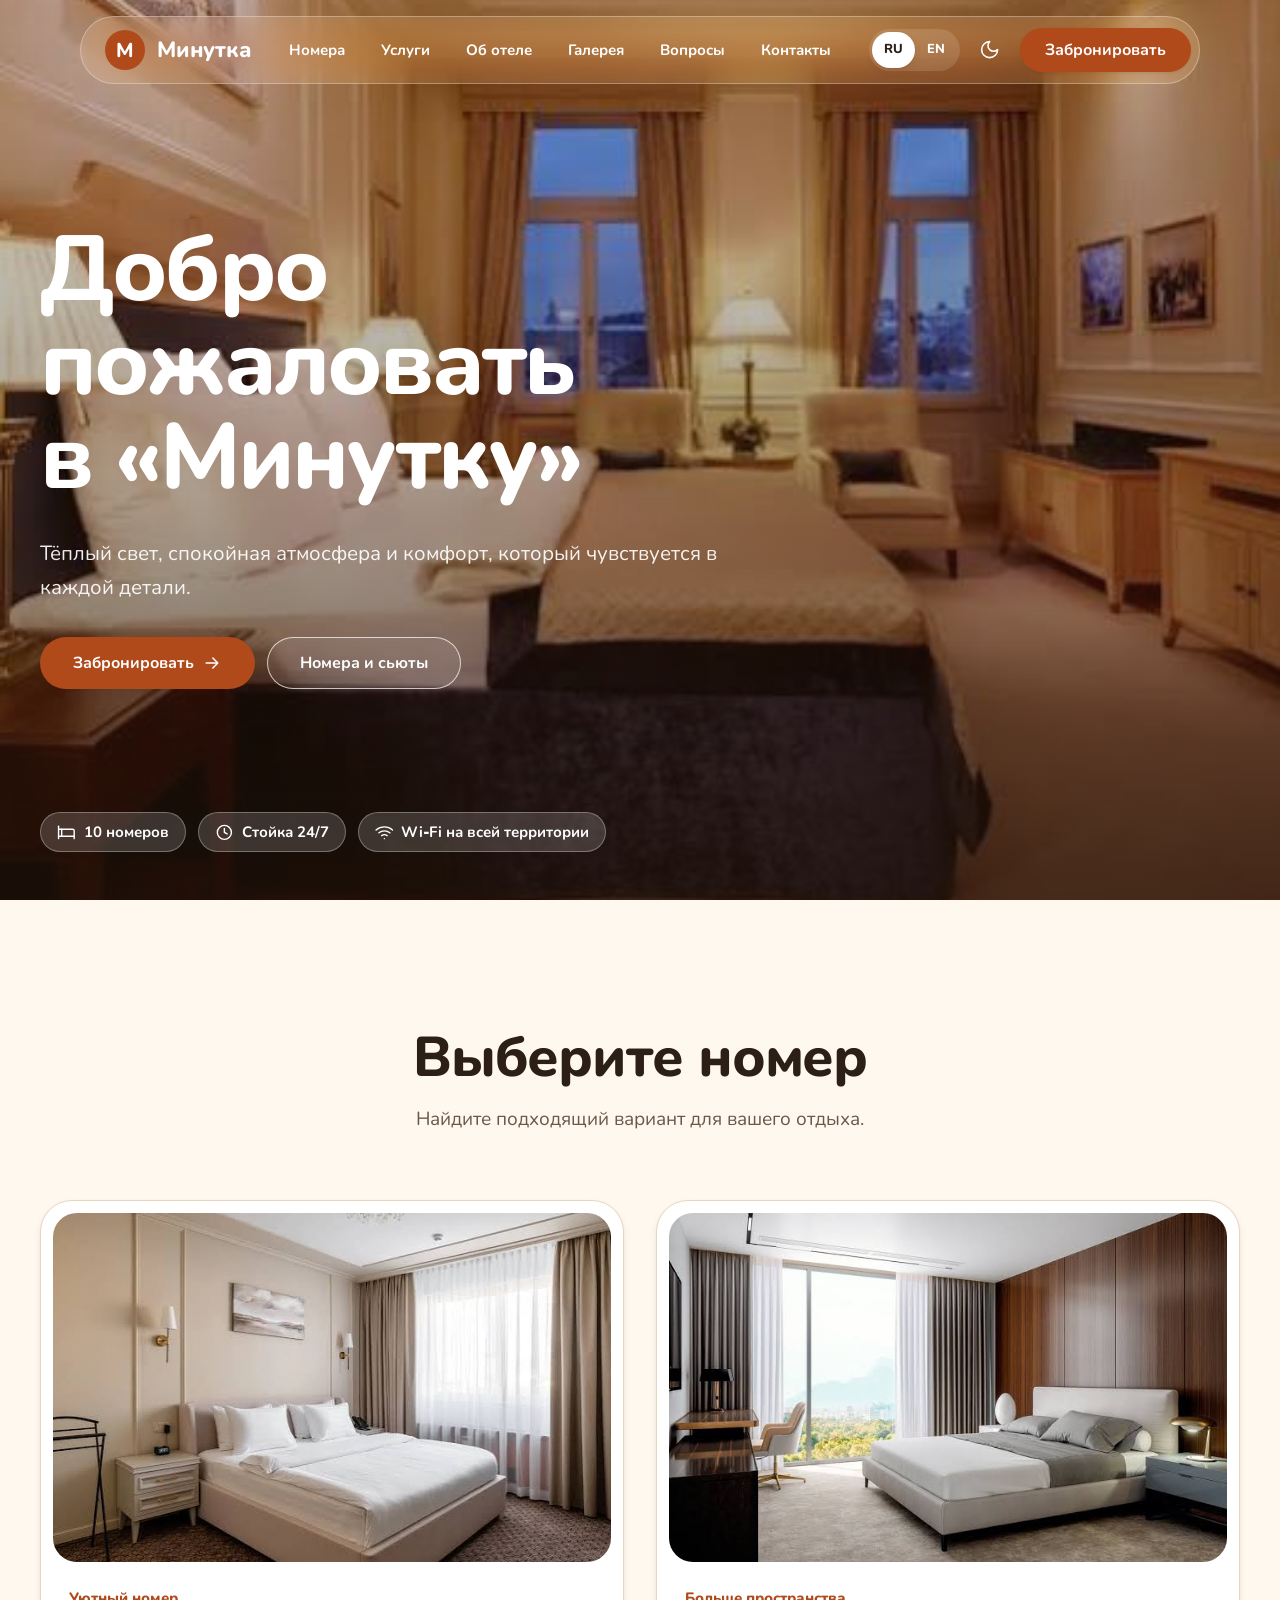
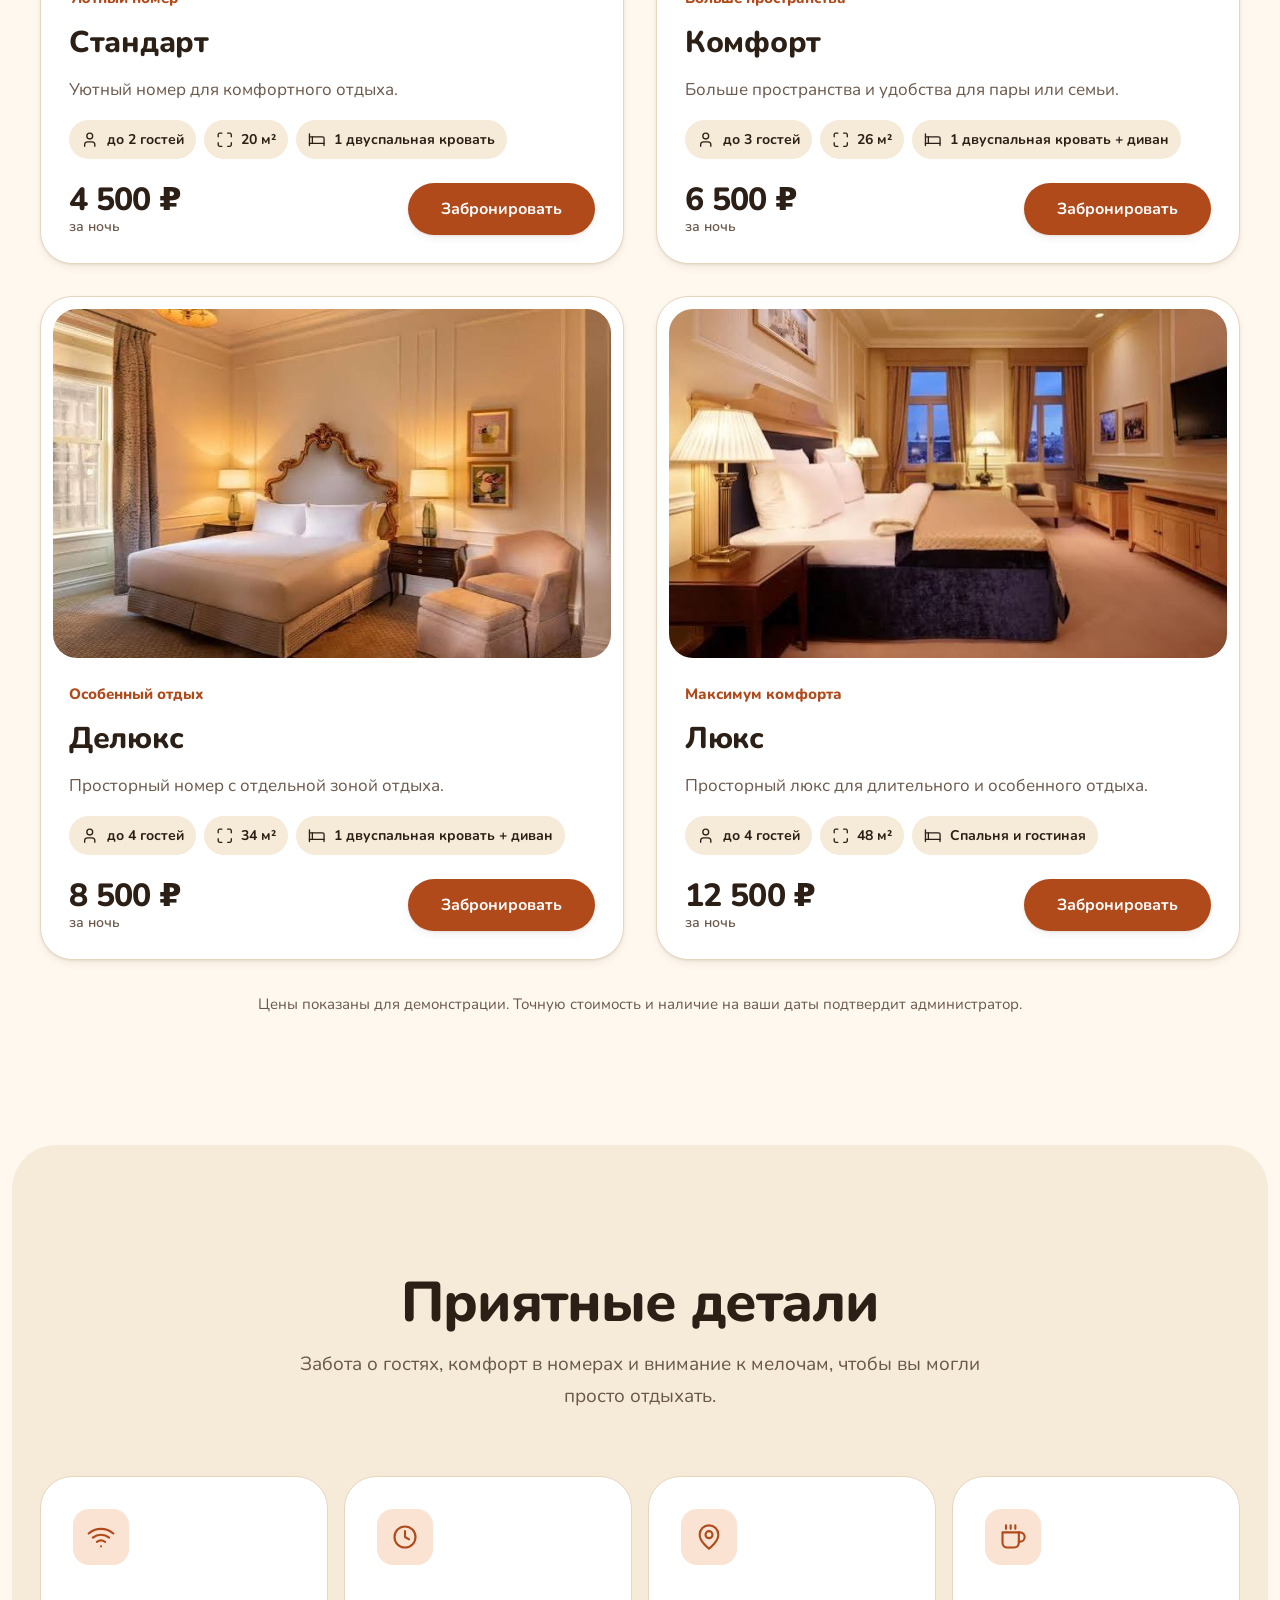
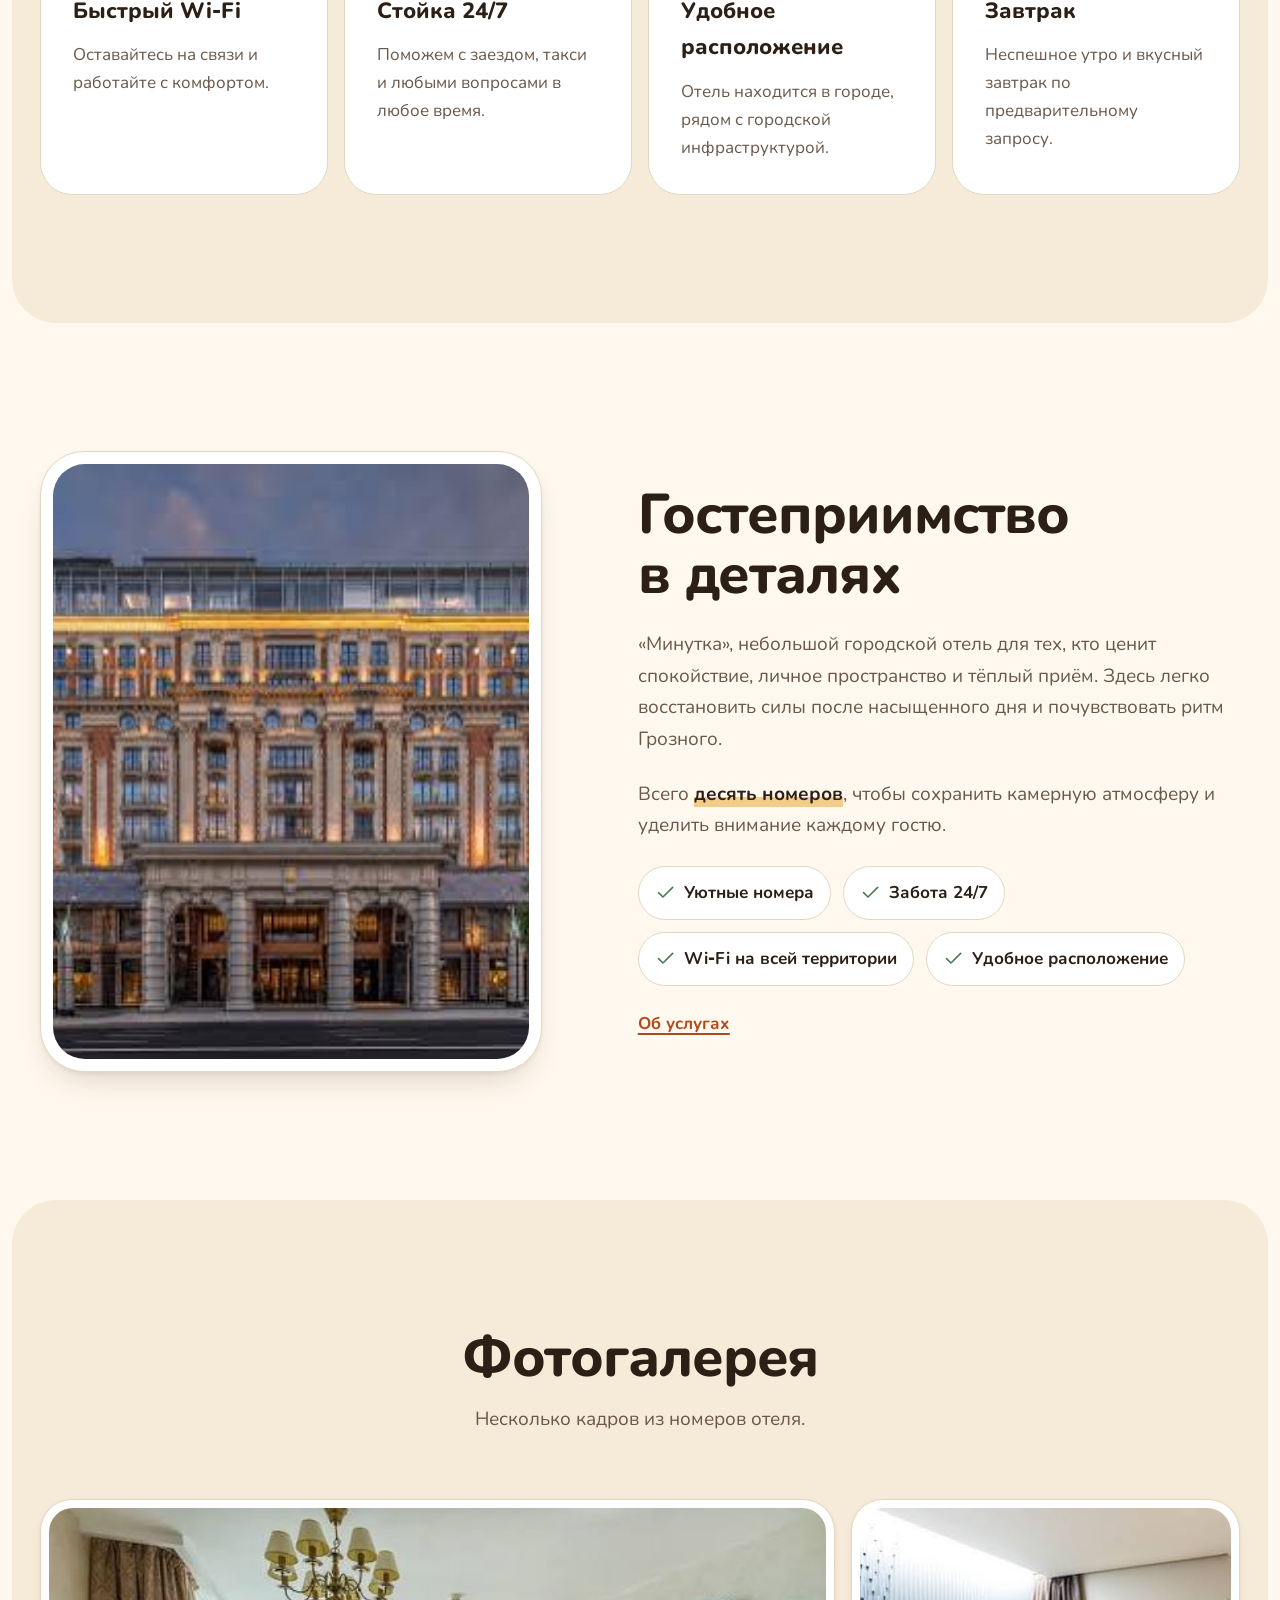
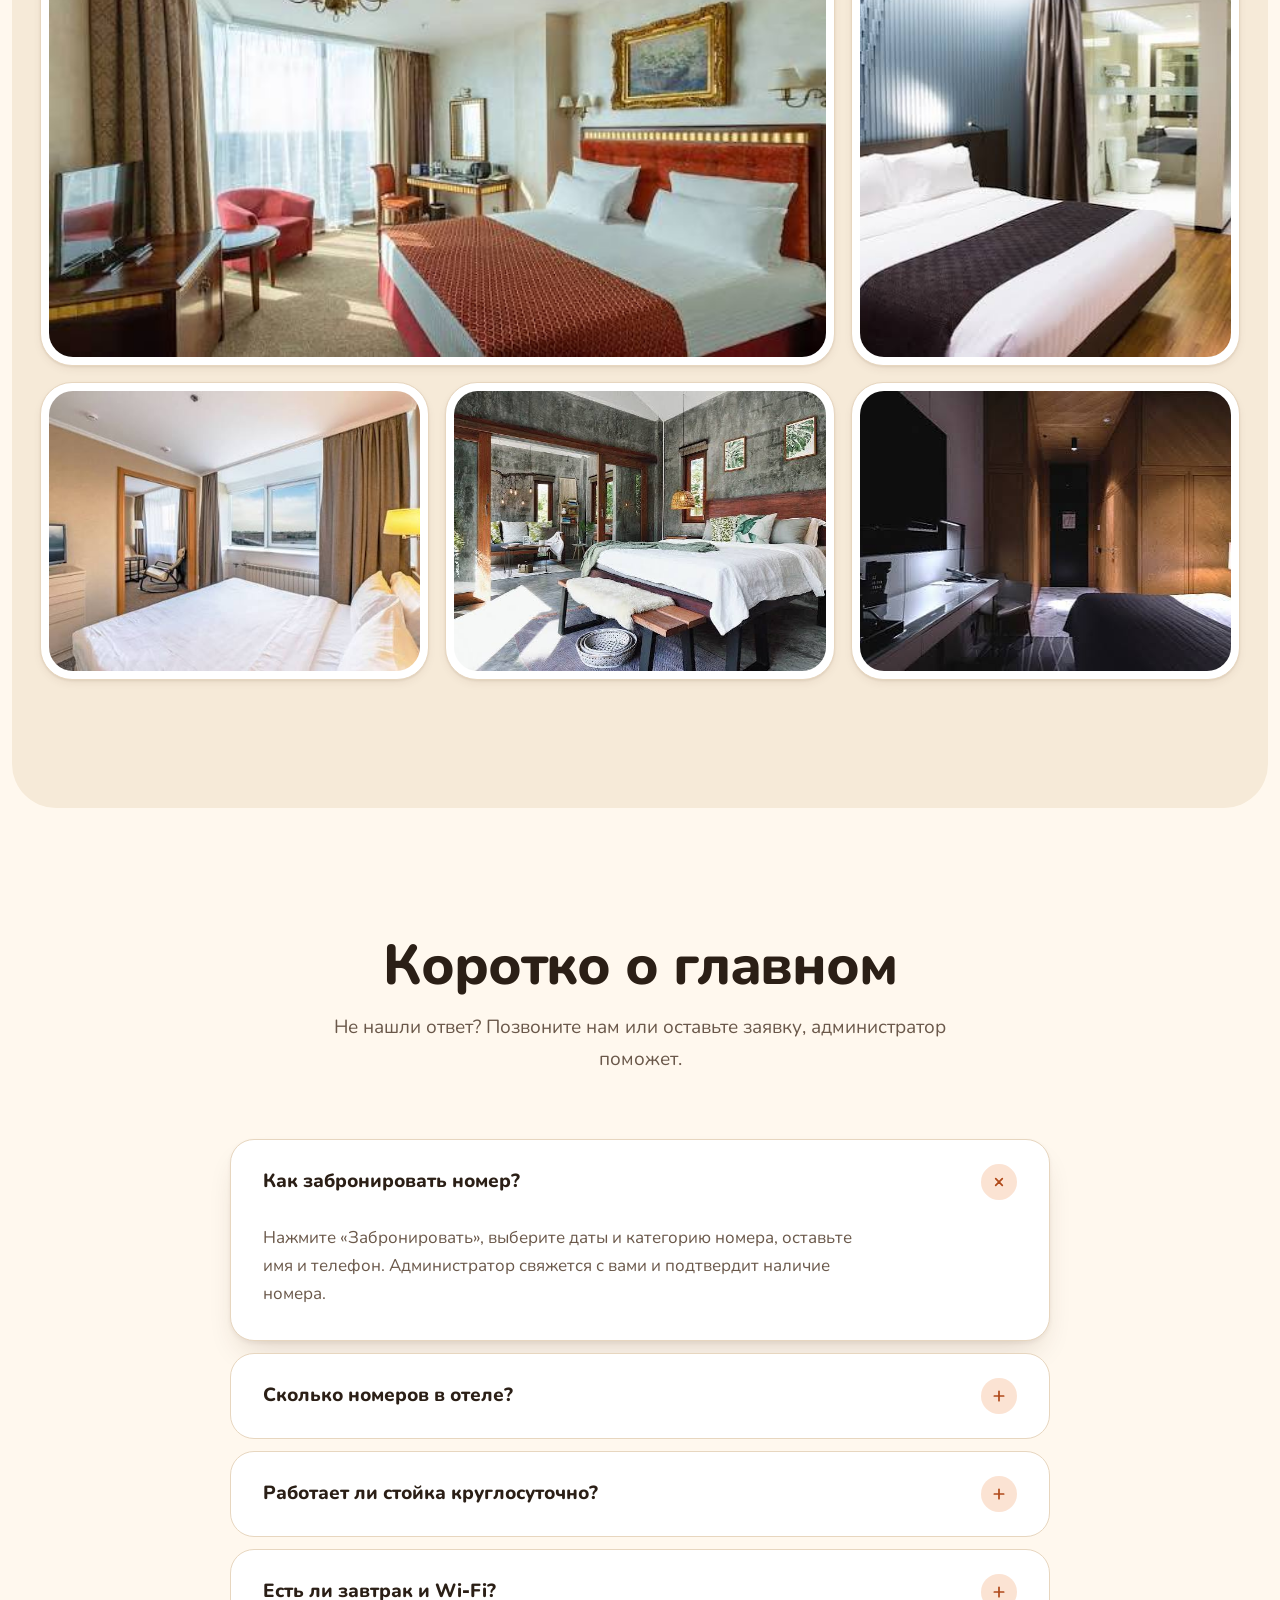
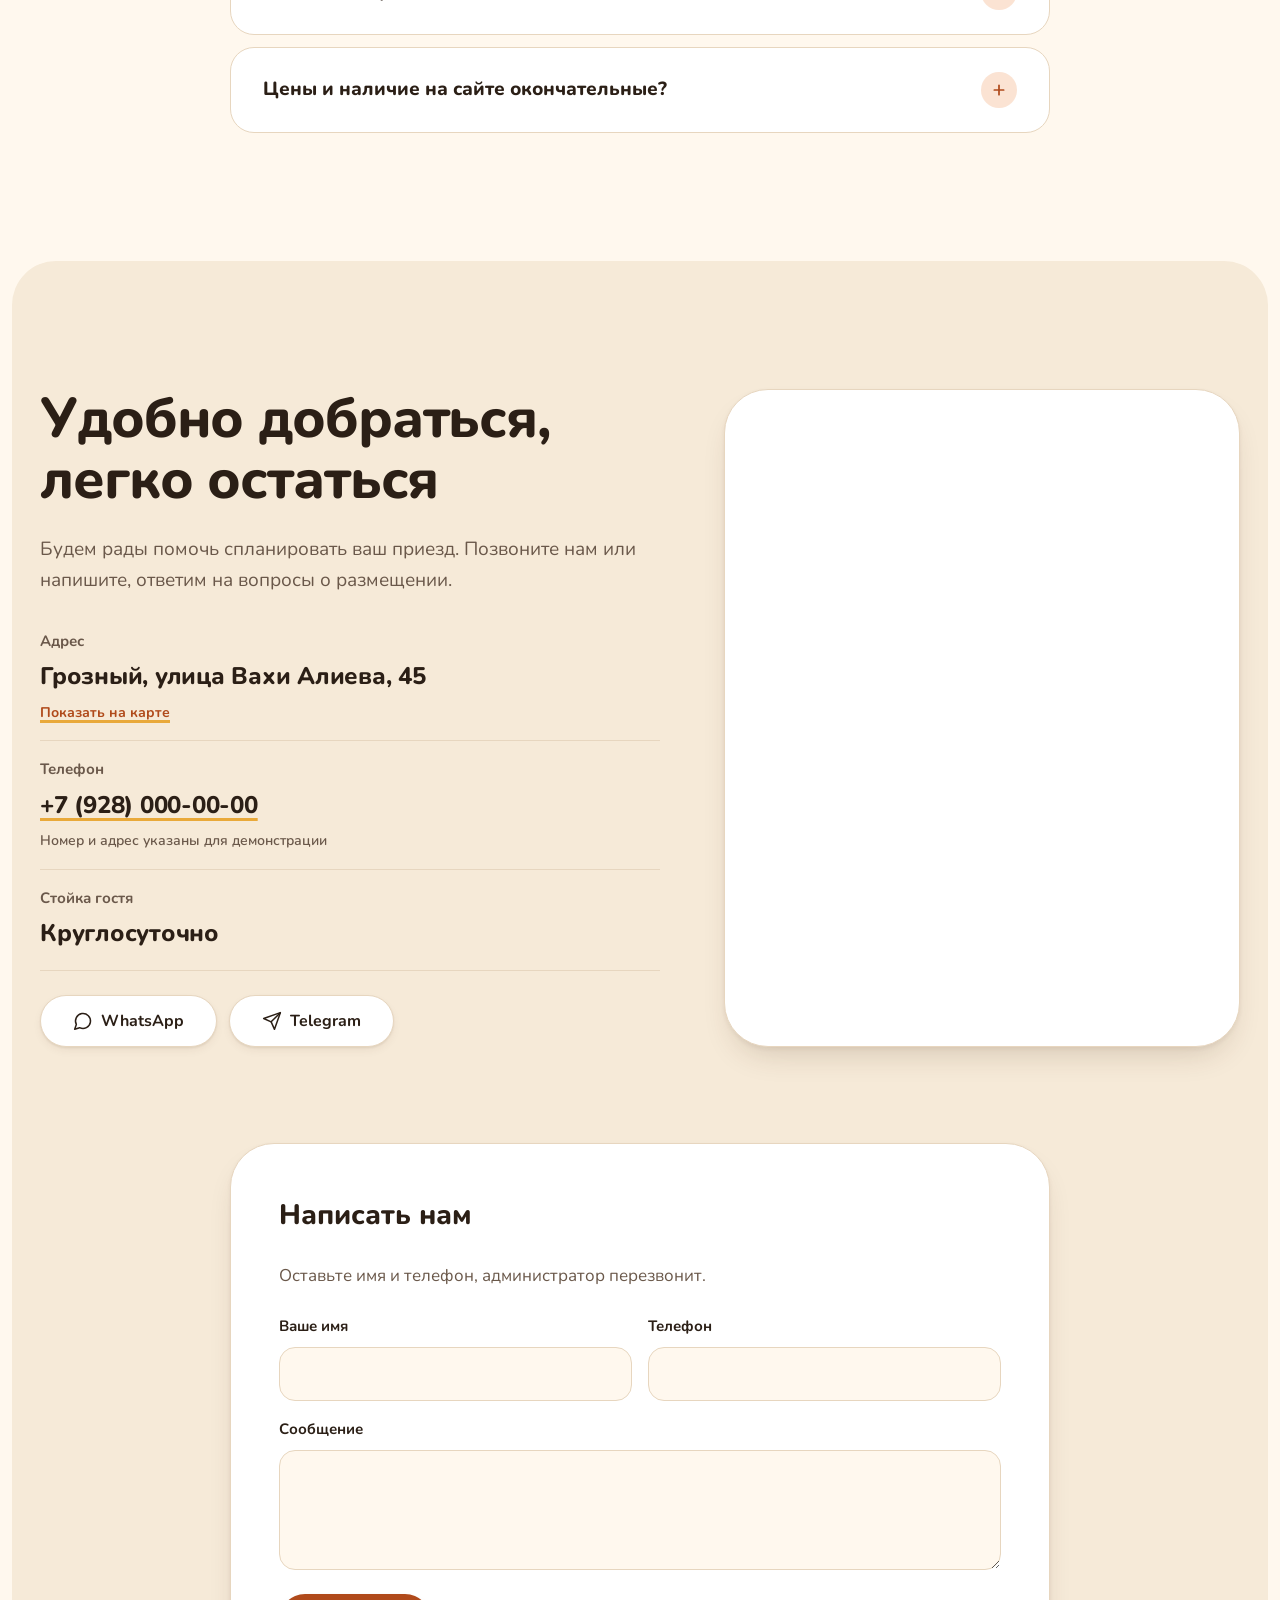
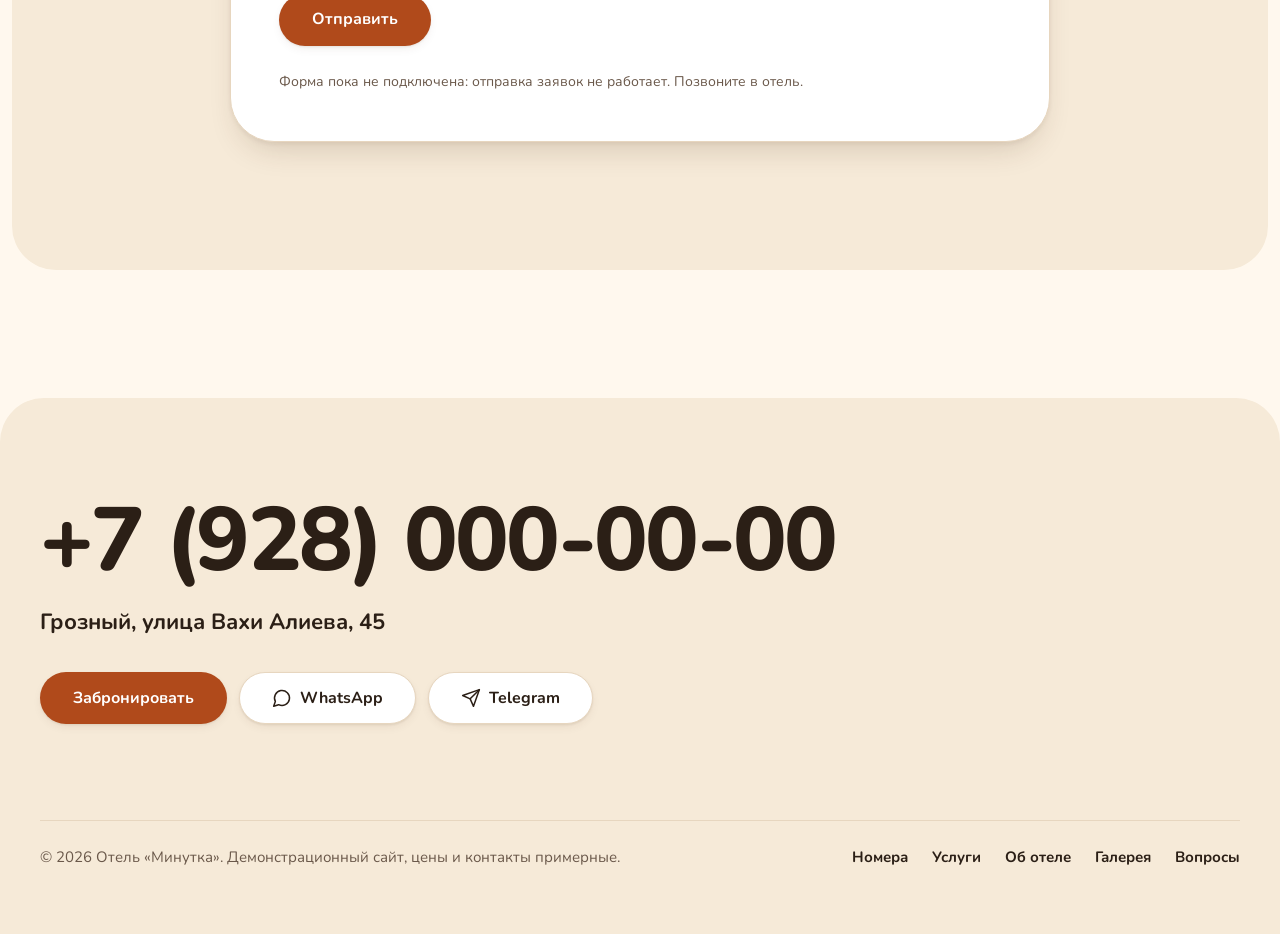
==== commit ba85cab1: "Rebuild the site from the owner's 20 answers: warm, rounded, calm Light and dark theme, Nunito, full" ====
--- a/index.html
+++ b/index.html
@@ -1,429 +1,208 @@
 <!DOCTYPE html>
 <html lang="ru">
 <head>
-  <meta charset="UTF-8" />
-  <meta name="viewport" content="width=device-width, initial-scale=1.0" />
-  <meta name="theme-color" content="#fff4e6" />
-  <meta name="description" content="Минутка — камерный отель в Грозном. Выберите номер и проверьте свободные даты онлайн." />
-  <title>Минутка — отель в Грозном</title>
-  <style>
-    @import url('https://fonts.googleapis.com/css2?family=Playfair+Display+SC:wght@400;700&display=swap');
-    @font-face{font-family:Inter;src:url('fonts/inter-cyrillic.woff2') format('woff2');font-style:normal;font-weight:400 800;font-display:swap;unicode-range:U+0400-045F,U+0490-0491,U+04B0-04B1,U+2116}
-    @font-face{font-family:Inter;src:url('fonts/inter-latin.woff2') format('woff2');font-style:normal;font-weight:400 800;font-display:swap;unicode-range:U+0000-00FF}
-    /* Tokens from design-system/minutka-hotel/MASTER.md (Liquid Glass, navy + gold, Playfair Display SC).
-       Body font is Inter: Karla from MASTER has no Cyrillic. Radii are larger than MASTER on purpose. */
-    :root{--primary:#1e3a8a;--on-primary:#fff;--secondary:#3b82f6;--accent:#a16207;--on-accent:#fff;--bg:#f8fafc;--fg:#1e40af;--card:#fff;--muted:#e9eef5;--muted-fg:#475569;--border:#bfdbfe;--destructive:#dc2626;--ring:#1e3a8a;
-      --navy-deep:#122556;--gold-soft:#e8bf6a;--ok:#0f766e;--warn:#92580a;
-      --space-xs:4px;--space-sm:8px;--space-md:16px;--space-lg:24px;--space-xl:32px;--space-2xl:48px;--space-3xl:64px;
-      --shadow-sm:0 1px 2px rgba(0,0,0,.05);--shadow-md:0 4px 6px rgba(0,0,0,.1);--shadow-lg:0 10px 15px rgba(0,0,0,.1);--shadow-xl:0 20px 25px rgba(0,0,0,.15);
-      --glass:rgba(255,255,255,.62);--glass-strong:rgba(255,255,255,.82);--glass-edge:rgba(255,255,255,.85);
-      --r-sm:16px;--r-md:26px;--r-lg:36px;
-      --serif:'Playfair Display SC','Playfair Display',Georgia,serif;--sans:Inter,system-ui,-apple-system,'Segoe UI',Arial,sans-serif;
-      --pop:cubic-bezier(.34,1.56,.64,1);--soft:cubic-bezier(.2,.7,.2,1)}
-    *{box-sizing:border-box}html{scroll-behavior:smooth;scroll-padding-top:100px}
-    body{margin:0;color:var(--muted-fg);font:16px/1.65 var(--sans);-webkit-font-smoothing:antialiased;overflow-x:hidden;background:radial-gradient(60vmax 60vmax at 105% 30%,rgba(59,130,246,.16),transparent 60%),radial-gradient(50vmax 50vmax at -10% 70%,rgba(161,98,7,.12),transparent 60%),var(--bg);background-attachment:fixed}
-    a{color:inherit;text-decoration:none;cursor:pointer}button,input,select{font:inherit;color:inherit}button,summary,select{cursor:pointer}img{display:block;max-width:100%}
-    :focus-visible{outline:3px solid var(--ring);outline-offset:3px;border-radius:12px}
-    .wrap{width:min(1240px,calc(100% - 48px));margin:auto}
-    section{padding:112px 0}
-    .i{width:1.15em;height:1.15em;flex:none;fill:none;stroke:currentColor;stroke-width:1.8;stroke-linecap:round;stroke-linejoin:round;vertical-align:-.2em}
-    .glass{background:var(--glass);-webkit-backdrop-filter:blur(18px) saturate(160%);backdrop-filter:blur(18px) saturate(160%);border:1px solid var(--glass-edge);box-shadow:var(--shadow-lg),inset 0 1px 0 rgba(255,255,255,.9)}
-    @supports not ((backdrop-filter:blur(1px)) or (-webkit-backdrop-filter:blur(1px))){.glass{background:var(--glass-strong)}}
-    .eyebrow{display:inline-flex;align-items:center;gap:10px;padding:8px 16px;border-radius:999px;background:var(--glass);border:1px solid var(--glass-edge);box-shadow:var(--shadow-sm);color:var(--accent);font-size:12px;font-weight:700;letter-spacing:.14em;text-transform:uppercase}
-    .eyebrow:before{content:'';width:8px;height:8px;border-radius:50%;background:var(--accent)}
-    h1,h2,h3{font-family:var(--serif);font-weight:700;color:var(--primary);margin:0;line-height:1.12;letter-spacing:.005em}
-    .section-head{display:flex;justify-content:space-between;align-items:flex-end;gap:40px;margin-bottom:var(--space-2xl)}
-    .section-head h2{font-size:clamp(34px,4.6vw,58px);margin-top:18px}
-    .section-head p{max-width:360px;margin:0}
-
-    /* buttons */
-    .btn{display:inline-flex;align-items:center;justify-content:center;gap:10px;min-height:54px;padding:0 30px;border:0;border-radius:999px;background:var(--accent);color:var(--on-accent);font-size:15px;font-weight:600;box-shadow:var(--shadow-md);transition:transform .2s ease,box-shadow .2s ease,background .2s ease}
-    .btn:hover{transform:translateY(-2px);box-shadow:var(--shadow-xl);background:#8a5306}
-    .text-link,.room-link{display:inline-flex;align-items:center;gap:8px;min-height:54px;padding:0 26px;border-radius:999px;font-size:15px;font-weight:600;color:var(--primary);background:var(--glass-strong);border:1px solid var(--glass-edge);box-shadow:var(--shadow-md);transition:transform .2s ease,box-shadow .2s ease}
-    .text-link:hover,.room-link:hover{transform:translateY(-2px);box-shadow:var(--shadow-lg)}
-
-    /* floating glass header */
-    header{position:fixed;top:14px;left:50%;z-index:30;transform:translateX(-50%);width:min(1240px,calc(100% - 32px));height:68px;border-radius:999px;color:#fff;background:rgba(255,255,255,.14);border:1px solid rgba(255,255,255,.34);-webkit-backdrop-filter:blur(18px) saturate(160%);backdrop-filter:blur(18px) saturate(160%);transition:background .25s ease,color .25s ease,box-shadow .25s ease,border-color .25s ease}
-    header.solid{color:var(--primary);background:var(--glass-strong);border-color:var(--glass-edge);box-shadow:var(--shadow-lg)}
-    .nav{height:100%;width:100%;max-width:none;margin:0;padding:0 10px 0 18px;display:flex;align-items:center;justify-content:space-between;gap:20px}
-    .brand{display:flex;align-items:center;gap:12px}
-    .brand-mark{width:42px;height:42px;border-radius:50%;display:grid;place-items:center;background:linear-gradient(135deg,var(--gold-soft),var(--accent));font:700 21px var(--serif);color:#fff;box-shadow:var(--shadow-md)}
-    .brand-name{font:700 20px/1 var(--serif);letter-spacing:.08em}.brand-sub{font-size:10px;letter-spacing:.2em;margin-top:5px;opacity:.8}
-    .nav-links{display:flex;gap:4px;font-size:14px;font-weight:500}
-    .nav-links a{padding:9px 15px;border-radius:999px;transition:background .2s ease}.nav-links a:hover{background:rgba(255,255,255,.2)}header.solid .nav-links a:hover{background:var(--muted)}
-    .nav-right{display:flex;align-items:center;gap:16px}.phone{font-size:14px;font-weight:600;white-space:nowrap}
-    header .btn{min-height:46px;padding:0 24px;font-size:14px}
-
-    /* hero */
-    .hero{position:relative;padding:150px 0 140px;color:#e6ecff;overflow:hidden;background:radial-gradient(60% 80% at 85% 25%,rgba(59,130,246,.55),transparent 60%),radial-gradient(40% 50% at 10% 100%,rgba(232,191,106,.25),transparent 60%),linear-gradient(135deg,var(--navy-deep),var(--primary))}
-    .hero-grid{display:grid;grid-template-columns:1.05fr .95fr;gap:40px;align-items:center}
-    .hero-content{max-width:640px}
-    .hero .eyebrow{background:rgba(255,255,255,.14);border-color:rgba(255,255,255,.3);color:#fff;box-shadow:none}.hero .eyebrow:before{background:var(--gold-soft)}
-    .hero h1{font-size:clamp(40px,5.8vw,78px);line-height:1.04;color:#fff;margin:26px 0 24px}
-    .hero h1 em{display:block;font-style:normal;color:var(--gold-soft)}
-    .hero p{font-size:19px;max-width:460px;margin:0 0 36px;color:#cbd8ff}
-    .hero-actions{display:flex;align-items:center;gap:16px;flex-wrap:wrap}
-    .hero .text-link{background:rgba(255,255,255,.14);border-color:rgba(255,255,255,.34);color:#fff;box-shadow:none}
-    .hero-foot{display:none}
-    .hero-art{position:relative;height:590px}
-    .hero-art .blob{position:absolute;left:4%;top:6%;width:240px;height:240px;border-radius:62% 38% 55% 45%/50% 55% 45% 50%;background:radial-gradient(circle at 35% 35%,var(--gold-soft),rgba(161,98,7,.4));filter:blur(8px);opacity:.75;animation:morph 9s ease-in-out infinite}
-    .hero-art .arch{position:absolute;right:0;top:0;width:76%;height:100%;border-radius:999px 999px var(--r-lg) var(--r-lg);border:10px solid rgba(255,255,255,.22);background:var(--navy-deep) url('images 0.jpg') center 40%/cover;box-shadow:var(--shadow-xl)}
-    .hero-art .pill{position:absolute;left:0;bottom:6%;width:44%;aspect-ratio:1;object-fit:cover;border-radius:50%;border:8px solid rgba(255,255,255,.55);box-shadow:var(--shadow-xl)}
-    .sticker{position:absolute;display:flex;align-items:center;justify-content:center;gap:8px;text-align:center;color:#fff;font-weight:600;font-size:13px;line-height:1.2;background:rgba(255,255,255,.2);border:1px solid rgba(255,255,255,.45);-webkit-backdrop-filter:blur(14px) saturate(160%);backdrop-filter:blur(14px) saturate(160%);box-shadow:var(--shadow-lg),inset 0 1px 0 rgba(255,255,255,.5)}
-    .sticker.s1{right:-2%;top:12%;width:132px;height:132px;border-radius:50%;flex-direction:column;gap:2px;animation:float 5s ease-in-out infinite}
-    .sticker.s1 b{font:700 38px/1 var(--serif);color:var(--gold-soft)}
-    .sticker.s2{left:4%;top:50%;padding:13px 22px;border-radius:999px;animation:float 6s ease-in-out -2s infinite}
-    .sticker.s3{right:10%;bottom:5%;padding:13px 22px;border-radius:999px;animation:float 5.5s ease-in-out -1s infinite}
-    @keyframes float{50%{translate:0 -12px}}
-    @keyframes morph{50%{border-radius:40% 60% 45% 55%/55% 40% 60% 45%;rotate:20deg}}
-
-    /* booking bar: glass on the hero's lower edge */
-    .booking-float{position:relative;z-index:5;margin-top:-80px}
-    .quick-booking-title{display:none}
-    .bookingbar{display:grid;grid-template-columns:repeat(5,1fr) auto;gap:8px;align-items:stretch;padding:12px;border-radius:var(--r-lg);background:var(--glass-strong);-webkit-backdrop-filter:blur(22px) saturate(170%);backdrop-filter:blur(22px) saturate(170%);border:1px solid var(--glass-edge);box-shadow:var(--shadow-xl),inset 0 1px 0 #fff}
-    .field{padding:12px 20px;border-radius:var(--r-md);background:rgba(255,255,255,.7);border:1px solid var(--border);min-width:0;transition:border-color .2s ease,box-shadow .2s ease}
-    .field:focus-within{border-color:var(--primary);box-shadow:0 0 0 3px rgba(30,58,138,.15)}
-    .field label{display:block;font-size:11px;font-weight:700;letter-spacing:.1em;text-transform:uppercase;color:var(--accent);margin-bottom:2px}
-    .field input,.field select{width:100%;border:0;outline:0;background:transparent;font-size:16px;font-weight:600;color:var(--primary);padding:2px 0;min-height:28px;text-overflow:ellipsis}
-    .bookingbar .btn{min-width:180px;min-height:64px;border-radius:var(--r-md);align-self:center}
-
-    /* ribbon */
-    .marquee{overflow:hidden;padding:26px 0;margin:48px 0 40px}
-    .marquee-track{display:flex;width:max-content;padding:18px 0;background:linear-gradient(90deg,var(--navy-deep),var(--primary));color:#fff;transform:rotate(-1.5deg);font:400 22px var(--serif);letter-spacing:.06em;white-space:nowrap;animation:slide 34s linear infinite;box-shadow:var(--shadow-lg)}
-    .marquee-track span{padding:0 30px}.marquee-track span:nth-child(even){color:var(--gold-soft)}
-    @keyframes slide{to{transform:rotate(-1.5deg) translateX(-50%)}}
-
-    /* rooms */
-    .rooms-section{padding-top:120px}
-    .rooms-toolbar{display:flex;justify-content:space-between;align-items:center;gap:16px;flex-wrap:wrap;padding:18px 28px;border-radius:999px;margin-bottom:24px}
-    .rooms-toolbar{background:var(--glass);-webkit-backdrop-filter:blur(18px);backdrop-filter:blur(18px);border:1px solid var(--glass-edge);box-shadow:var(--shadow-lg)}
-    .rooms-toolbar h3{font-size:22px}.rooms-toolbar p{margin:0;font-size:13px}
-    .rooms-trip{display:flex;align-items:center;gap:18px;flex-wrap:wrap;font-size:14px}.rooms-trip span{display:inline-flex;align-items:center;gap:8px}.rooms-trip b{color:var(--primary);font-weight:700}
-    .rooms-trip button{border:0;padding:11px 20px;border-radius:999px;background:var(--primary);color:#fff;font-size:13px;font-weight:600;transition:background .2s ease}.rooms-trip button:hover{background:var(--secondary)}
-    .rooms-grid{display:grid;grid-template-columns:1fr 1fr;gap:20px}
-    .room-card{display:grid;grid-template-columns:1fr 1fr;gap:8px;padding:14px;border-radius:var(--r-lg);background:var(--glass);-webkit-backdrop-filter:blur(18px) saturate(160%);backdrop-filter:blur(18px) saturate(160%);border:1px solid var(--glass-edge);box-shadow:var(--shadow-lg),inset 0 1px 0 #fff;transition:translate .25s ease,box-shadow .25s ease}
-    .room-card:hover{translate:0 -6px;box-shadow:var(--shadow-xl),inset 0 1px 0 #fff}
-    .room-card.is-unavailable{opacity:.6}.room-card.is-unavailable:hover{translate:none}
-    .room-image{position:relative;min-height:340px;border-radius:var(--r-md);overflow:hidden}
-    .room-image img{position:absolute;inset:0;width:100%;height:100%;object-fit:cover;transition:transform .6s var(--soft)}.room-card:hover .room-image img{transform:scale(1.06)}
-    .room-availability{position:absolute;left:12px;top:12px;display:inline-flex;align-items:center;gap:7px;padding:7px 14px;border-radius:999px;background:var(--glass-strong);-webkit-backdrop-filter:blur(10px);backdrop-filter:blur(10px);font-size:12px;font-weight:700;color:var(--ok)}
-    .room-availability:before{content:'';width:8px;height:8px;border-radius:50%;background:currentColor}
-    .room-availability.few{color:var(--warn)}.room-availability.full{color:var(--destructive)}
-    .room-count-badge{position:absolute;right:12px;top:12px;display:grid;place-items:center;min-width:42px;height:42px;padding:0 10px;border-radius:999px;background:rgba(18,37,86,.7);-webkit-backdrop-filter:blur(8px);backdrop-filter:blur(8px);color:#fff;font-size:12px;font-weight:600}
-    .room-info{display:flex;flex-direction:column;padding:20px 14px 10px 18px}
-    .room-name-row{display:flex;flex-direction:column;gap:10px}
-    .room-order{order:-1;align-self:flex-start;padding:5px 12px;border-radius:999px;background:rgba(161,98,7,.1);color:var(--accent);font-size:11px;font-weight:700;letter-spacing:.06em}
-    .room-title{font:700 32px/1.05 var(--serif)}
-    .room-desc{margin:12px 0;font-size:14px}
-    .room-facts{display:flex;flex-wrap:wrap;gap:8px;margin-bottom:14px}.room-facts span{display:inline-flex;align-items:center;gap:7px;padding:7px 13px;border-radius:999px;background:rgba(255,255,255,.7);border:1px solid var(--border);font-size:12px;font-weight:600;color:var(--primary)}
-    .room-thumbs{display:flex;margin-bottom:16px}.room-thumbs img{width:46px;height:46px;object-fit:cover;border-radius:50%;border:3px solid #fff;box-shadow:var(--shadow-sm)}.room-thumbs img+img{margin-left:-14px}
-    .room-bottom{display:flex;justify-content:space-between;align-items:center;gap:12px;margin-top:auto}
-    .room-price{font:700 28px/1 var(--serif);color:var(--primary);white-space:nowrap}.room-price small{display:block;margin-top:6px;font:500 12px var(--sans);color:var(--muted-fg)}
-    .room-choose{display:inline-flex;align-items:center;gap:10px;min-height:50px;padding:0 20px;border:0;border-radius:999px;background:var(--primary);color:#fff;font-size:14px;font-weight:600;box-shadow:var(--shadow-md);transition:transform .2s ease,background .2s ease}
-    .room-choose span{display:grid;place-items:center;width:26px;height:26px;border-radius:50%;background:var(--gold-soft);color:var(--navy-deep)}
-    .room-choose:hover:not(:disabled){transform:translateY(-2px);background:var(--navy-deep)}
-    .room-choose:disabled{background:var(--muted);color:var(--muted-fg);box-shadow:none;cursor:not-allowed}.room-choose:disabled span{background:transparent}
-    .room-selection-note{margin:24px 0 0;font-size:13px}
-    .booking-benefits{display:flex;gap:10px;flex-wrap:wrap;margin:18px 0 0;font-size:14px}.booking-benefits span{display:inline-flex;align-items:center;gap:10px;padding:11px 18px;border-radius:999px;background:var(--glass);border:1px solid var(--glass-edge);box-shadow:var(--shadow-sm);color:var(--primary)}.booking-benefits .i{color:var(--accent)}
-
-    /* facts */
-    .facts{padding:0 0 112px}
-    .facts-row{display:grid;grid-template-columns:repeat(4,1fr);gap:16px}
-    .fact{padding:32px 28px;border-radius:var(--r-lg);background:var(--glass);-webkit-backdrop-filter:blur(18px);backdrop-filter:blur(18px);border:1px solid var(--glass-edge);box-shadow:var(--shadow-lg),inset 0 1px 0 #fff;transition:translate .25s ease}
-    .fact:hover{translate:0 -6px}
-    .fact b{display:block;font:700 clamp(40px,4.6vw,64px)/1 var(--serif);color:var(--primary)}
-    .fact b:after{content:'';display:block;width:44px;height:4px;margin-top:14px;border-radius:4px;background:var(--accent)}
-    .fact span{display:block;margin-top:14px;font-size:14px;font-weight:600;color:var(--muted-fg)}
-
-    /* calendar */
-    .availability{margin:0 16px;border-radius:64px;background:rgba(255,255,255,.55);border:1px solid var(--glass-edge)}
-    .calendar-layout{display:grid;grid-template-columns:minmax(0,1.5fr) minmax(330px,1fr);gap:20px;align-items:stretch}
-    .calendar-box{padding:36px;border-radius:var(--r-lg);background:var(--glass-strong);border:1px solid var(--glass-edge);box-shadow:var(--shadow-lg)}
-    .booking-step{display:flex;align-items:center;gap:14px;font:700 24px var(--serif);color:var(--primary);margin-bottom:24px}
-    .booking-step span{display:grid;place-items:center;width:40px;height:40px;border-radius:50%;background:var(--accent);color:#fff;font:700 17px var(--serif)}
-    .booking-step small{margin-left:auto;padding:6px 12px;border-radius:999px;background:var(--muted);font:600 11px var(--sans);color:var(--muted-fg)}
-    .date-inputs{display:grid;grid-template-columns:repeat(3,1fr);gap:10px;margin-bottom:28px}
-    .date-inputs label{display:block;font-size:11px;font-weight:700;letter-spacing:.1em;text-transform:uppercase;color:var(--accent)}
-    .date-inputs input,.date-inputs select{display:block;width:100%;margin-top:6px;min-height:52px;padding:0 18px;border:1px solid var(--border);border-radius:var(--r-sm);background:#fff;font-size:15px;font-weight:600;letter-spacing:0;text-transform:none;color:var(--primary);transition:border-color .2s ease,box-shadow .2s ease}
-    .date-inputs input:focus,.date-inputs select:focus{border-color:var(--primary);outline:0;box-shadow:0 0 0 3px rgba(30,58,138,.15)}
-    .month-pair{display:grid;grid-template-columns:1fr 1fr;gap:28px}
-    .cal-top{display:flex;align-items:center;justify-content:space-between;margin-bottom:14px}
-    .cal-month{font:700 19px var(--serif);color:var(--primary);text-align:center;flex:1}
-    .month-arrow{width:42px;height:42px;border:1px solid var(--border);border-radius:50%;background:#fff;font-size:20px;line-height:1;color:var(--primary);transition:background .2s ease,color .2s ease}.month-arrow:hover{background:var(--primary);color:#fff}
-    .month-spacer{width:42px;flex:none}
-    .cal-week,.cal-days{display:grid;grid-template-columns:repeat(7,1fr)}
-    .cal-week span{text-align:center;font-size:11px;font-weight:700;color:var(--muted-fg);padding:6px 0}
-    .cal-days{gap:4px 0}
-    .day{position:relative;aspect-ratio:1;min-height:40px;border:0;background:transparent;border-radius:50%;font-size:14px;font-weight:600;color:var(--primary);cursor:pointer;transition:background .2s ease,color .2s ease}
-    .day.available:hover:not(:disabled){background:rgba(59,130,246,.18)}
-    .day.few:not(.past){background:rgba(161,98,7,.12);color:var(--warn);font-weight:800}
-    .day.full{color:#94a3b8;text-decoration:line-through;cursor:not-allowed}.day.past{color:#cbd5e1;text-decoration:none;cursor:not-allowed}
-    .day.range-candidate:not(:disabled):not(.selected){box-shadow:inset 0 0 0 1px var(--border)}
-    .day.inrange{background:rgba(59,130,246,.2);border-radius:0;color:var(--primary)}
-    .day.range-conflict{background:rgba(220,38,38,.14);color:var(--destructive)}
-    .day.selected{background:var(--primary);color:#fff;font-weight:800}
-    .cal-legend{display:grid;grid-template-columns:repeat(2,1fr);gap:12px 18px;margin-top:26px;padding-top:22px;border-top:1px solid var(--border);font-size:13px}
-    .cal-legend>span{display:flex;align-items:center;gap:12px}.cal-legend strong{display:block;font-weight:700;color:var(--primary)}.cal-legend small{color:var(--muted-fg);font-size:12px}
-    .legend-swatch,.period-swatch{flex:none;width:20px;height:20px;border-radius:50%;background:#fff;box-shadow:inset 0 0 0 2px var(--border)}
-    .legend-swatch.few{background:rgba(161,98,7,.2);box-shadow:inset 0 0 0 2px var(--warn)}.legend-swatch.full{background:var(--muted);box-shadow:none}.period-swatch{background:var(--primary);box-shadow:none}
-    .range-summary{display:none;margin-top:20px;padding:16px 22px;border-radius:var(--r-sm);background:rgba(59,130,246,.12);border:1px solid var(--border);font-size:14px;color:var(--primary)}.range-summary.visible{display:block}
-    .cal-hint{margin:16px 0 0;font-size:13px}
-    .calendar-results{display:flex;flex-direction:column;padding:12px;border-radius:var(--r-lg);color:#e6ecff;background:radial-gradient(80% 50% at 100% 0,rgba(59,130,246,.5),transparent 70%),linear-gradient(160deg,var(--primary),var(--navy-deep));box-shadow:var(--shadow-xl)}
-    .booking-cover{height:170px;display:flex;align-items:flex-end;padding:18px 22px;border-radius:var(--r-md);background:linear-gradient(0deg,rgba(18,37,86,.75),transparent 70%),url('images (6).jpg') center/cover}
-    .booking-cover span{padding:6px 14px;border-radius:999px;background:rgba(255,255,255,.2);border:1px solid rgba(255,255,255,.4);-webkit-backdrop-filter:blur(10px);backdrop-filter:blur(10px);color:#fff;font-size:11px;font-weight:700;letter-spacing:.1em}
-    .stay-summary-head{padding:24px 18px 6px}.best-price{display:inline-flex;align-items:center;gap:6px;padding:6px 12px;border-radius:999px;background:rgba(232,191,106,.2);color:var(--gold-soft);font-size:11px;font-weight:700;letter-spacing:.08em}
-    .stay-summary-head h3{font-size:28px;color:#fff;margin:14px 0 8px}.stay-summary-head p{margin:0;font-size:14px;color:#c6d4ff}
-    .stay-summary{padding:6px 18px}.stay-line{display:flex;justify-content:space-between;gap:16px;padding:14px 0;border-bottom:1px solid rgba(255,255,255,.18);font-size:14px}
-    .stay-line span{color:#c6d4ff}.stay-line strong{font-weight:700;color:#fff;text-align:right}
-    .cancel-note{display:flex;align-items:flex-start;gap:10px;margin:4px 18px 0;padding:14px 0;font-size:13px;color:var(--gold-soft)}.cancel-note small{display:block;color:#c6d4ff}.cancel-note strong{color:#fff}
-    .stay-available-list{padding:0 18px;display:grid;gap:10px}
-    .avail-row{display:grid;grid-template-columns:60px 1fr auto;gap:14px;align-items:center;padding:8px;border-radius:var(--r-md);background:rgba(255,255,255,.12);border:1px solid rgba(255,255,255,.2);cursor:pointer;transition:background .2s ease}
-    .avail-row:hover{background:rgba(255,255,255,.22)}.avail-row img{width:60px;height:52px;object-fit:cover;border-radius:16px}
-    .avail-row strong{font:700 17px var(--serif);display:block;color:#fff}.avail-row small{color:#c6d4ff;font-size:12px}.avail-price{text-align:right;font-weight:700;color:#fff;padding-right:10px}.avail-price small{display:block}
-    .avail-empty{padding:14px;font-size:14px;color:#fecaca}
-    .cal-actions{padding:20px 6px 6px;margin-top:auto}.cal-actions .btn{width:100%}
-
-    /* services */
-    #services{padding-top:120px}
-    .services-grid{display:grid;grid-template-columns:repeat(4,1fr);gap:16px}
-    .service{display:flex;flex-direction:column;justify-content:space-between;min-height:290px;padding:30px;border-radius:var(--r-lg);background:var(--glass);-webkit-backdrop-filter:blur(18px);backdrop-filter:blur(18px);border:1px solid var(--glass-edge);box-shadow:var(--shadow-lg),inset 0 1px 0 #fff;transition:translate .25s ease,box-shadow .25s ease}
-    .service:hover{translate:0 -6px;box-shadow:var(--shadow-xl),inset 0 1px 0 #fff}
-    .service .icon{display:grid;place-items:center;width:62px;height:62px;border-radius:50%;background:#fff;box-shadow:var(--shadow-md);margin-bottom:40px;color:var(--accent)}
-    .service .icon svg{width:28px;height:28px;fill:none;stroke:currentColor;stroke-width:1.7;stroke-linecap:round;stroke-linejoin:round}
-    .service h3{font-size:22px;margin-bottom:10px}.service p{margin:0;font-size:14px}
-    .amenity-gallery{display:grid;grid-template-columns:1fr 1.15fr 1fr;gap:16px;margin-top:16px}
-    .amenity-gallery figure{position:relative;margin:0;height:420px;overflow:hidden;border-radius:var(--r-lg);box-shadow:var(--shadow-lg)}
-    .amenity-gallery figure:nth-child(1){border-radius:999px 999px var(--r-lg) var(--r-lg)}.amenity-gallery figure:nth-child(3){border-radius:var(--r-lg) var(--r-lg) 999px 999px}
-    .amenity-gallery img{width:100%;height:100%;object-fit:cover;transition:transform .6s var(--soft)}.amenity-gallery figure:hover img{transform:scale(1.06)}
-    .amenity-gallery figcaption{position:absolute;left:50%;bottom:22px;translate:-50% 0;white-space:nowrap;padding:10px 18px;border-radius:999px;background:var(--glass-strong);-webkit-backdrop-filter:blur(12px);backdrop-filter:blur(12px);border:1px solid var(--glass-edge);color:var(--primary);font-size:13px;font-weight:600}
-    .amenity-gallery figure:nth-child(3) figcaption{bottom:auto;top:22px}
-
-    /* about */
-    #about{overflow:hidden}
-    .intro-grid{display:grid;grid-template-columns:1fr 1fr;gap:72px;align-items:center}
-    .intro-photo{position:relative;aspect-ratio:1}
-    .intro-photo:before{content:'';position:absolute;inset:6% -6% -6% 6%;border-radius:58% 42% 50% 50%/48% 52% 48% 52%;background:linear-gradient(135deg,var(--secondary),var(--primary));opacity:.9;animation:morph 10s ease-in-out infinite}
-    .intro-photo img{position:relative;width:100%;height:100%;object-fit:cover;border-radius:46% 54% 42% 58%/52% 44% 56% 48%;box-shadow:var(--shadow-xl)}
-    .photo-caption{position:absolute;left:-14px;bottom:10%;padding:14px 22px;border-radius:999px;background:var(--glass-strong);-webkit-backdrop-filter:blur(14px);backdrop-filter:blur(14px);border:1px solid var(--glass-edge);color:var(--primary);font-size:15px;font-weight:600;box-shadow:var(--shadow-lg)}
-    .intro-copy h2{font-size:clamp(34px,4.6vw,58px);margin:20px 0 24px}
-    .intro-copy p{max-width:480px;font-size:17px}
-    .features{display:flex;flex-wrap:wrap;gap:10px;margin:28px 0 34px}
-    .feature{display:inline-flex;align-items:center;gap:10px;padding:11px 18px;border-radius:999px;background:var(--glass);border:1px solid var(--glass-edge);box-shadow:var(--shadow-sm);font-size:14px;font-weight:600;color:var(--primary)}.feature i{display:grid;place-items:center;font-style:normal;color:var(--accent)}
-
-    /* faq */
-    .faq-grid{display:grid;grid-template-columns:1fr 1.4fr;gap:72px;align-items:start}
-    .faq-grid .section-head{display:block;margin:0;position:sticky;top:110px}.faq-grid .section-head p{margin-top:20px}
-    .faq-list{display:grid;gap:12px}
-    .faq-list details{padding:0 28px;border-radius:var(--r-md);background:var(--glass);-webkit-backdrop-filter:blur(18px);backdrop-filter:blur(18px);border:1px solid var(--glass-edge);box-shadow:var(--shadow-md);transition:background .25s ease}
-    .faq-list details[open]{background:var(--glass-strong)}
-    .faq-list summary{display:flex;justify-content:space-between;align-items:center;gap:20px;padding:24px 0;list-style:none;font:700 19px/1.3 var(--serif);color:var(--primary)}
-    .faq-list summary::-webkit-details-marker{display:none}
-    .faq-list summary:after{content:'+';flex:none;display:grid;place-items:center;width:40px;height:40px;border-radius:50%;background:var(--primary);color:#fff;font:400 24px/1 var(--sans);transition:transform .25s ease,background .25s ease}
-    .faq-list details[open] summary:after{transform:rotate(45deg);background:var(--accent)}
-    .faq-list p{margin:0 0 26px;max-width:560px}
-
-    /* final CTA (page pattern: CTA after the proof/solution blocks) */
-    .cta{padding:0 0 112px}
-    .cta-card{position:relative;overflow:hidden;display:flex;justify-content:space-between;align-items:center;gap:32px;flex-wrap:wrap;padding:64px;border-radius:var(--r-lg);color:#cbd8ff;background:radial-gradient(50% 120% at 100% 0,rgba(59,130,246,.55),transparent 65%),radial-gradient(40% 90% at 0 100%,rgba(232,191,106,.28),transparent 65%),linear-gradient(135deg,var(--navy-deep),var(--primary));box-shadow:var(--shadow-xl)}
-    .cta-card .eyebrow{background:rgba(255,255,255,.14);border-color:rgba(255,255,255,.3);color:#fff;box-shadow:none;margin-bottom:18px}.cta-card .eyebrow:before{background:var(--gold-soft)}.cta-card h2{color:#fff;font-size:clamp(32px,4.2vw,54px);max-width:560px}.cta-card h2 em{font-style:normal;color:var(--gold-soft)}
-    .cta-card p{margin:16px 0 0;max-width:460px;font-size:17px}
-
-    /* contacts */
-    .location-grid{display:grid;grid-template-columns:1fr 1.1fr;gap:16px}
-    .location-card{padding:52px;border-radius:var(--r-lg);color:#cbd8ff;background:linear-gradient(160deg,var(--primary),var(--navy-deep));box-shadow:var(--shadow-xl)}
-    .location-card .eyebrow{background:rgba(255,255,255,.14);border-color:rgba(255,255,255,.3);color:#fff;box-shadow:none}.location-card .eyebrow:before{background:var(--gold-soft)}
-    .location-card h2{font-size:clamp(30px,3.4vw,44px);color:#fff;margin:20px 0}.location-card p{margin:0 0 28px}
-    .address-line{font-size:15px;line-height:1.9;color:#e6ecff}.address-line strong{display:inline-block;margin-bottom:2px;padding:3px 10px;border-radius:999px;background:rgba(255,255,255,.14);font-size:11px;letter-spacing:.1em;text-transform:uppercase;color:var(--gold-soft)}.address-line a{font:700 24px var(--serif);color:#fff}
-    .map-frame{position:relative;overflow:hidden;min-height:460px;border-radius:var(--r-lg);background:linear-gradient(135deg,#dbeafe,#e9eef5);border:1px solid var(--glass-edge);box-shadow:var(--shadow-lg)}
-    .map-frame:before{content:'';position:absolute;inset:0;background-image:radial-gradient(circle,rgba(30,58,138,.16) 2px,transparent 2.5px);background-size:30px 30px}
-    .map-frame:after{content:'';position:absolute;left:-10%;right:-10%;top:55%;height:46px;background:rgba(255,255,255,.9);border-radius:99px;transform:rotate(-14deg);box-shadow:0 0 0 8px rgba(255,255,255,.45)}
-    .map-pin{position:absolute;left:50%;top:40%;translate:-50% -50%;display:grid;place-items:center;width:76px;height:76px;border-radius:50% 50% 50% 8px;rotate:-45deg;background:linear-gradient(135deg,var(--gold-soft),var(--accent));color:#fff;box-shadow:0 14px 24px rgba(30,58,138,.28);animation:bob 2.6s ease-in-out infinite}
-    .map-pin span{rotate:45deg;display:grid}.map-pin .i{width:30px;height:30px}
-    @keyframes bob{50%{translate:-50% calc(-50% - 10px)}}
-    .map-label{position:absolute;left:50%;bottom:28px;transform:translateX(-50%);white-space:nowrap;padding:12px 22px;border-radius:999px;background:var(--glass-strong);-webkit-backdrop-filter:blur(12px);backdrop-filter:blur(12px);border:1px solid var(--glass-edge);color:var(--primary);font-size:14px;font-weight:600;box-shadow:var(--shadow-lg)}
-
-    /* footer */
-    footer{margin-top:40px;padding:72px 0 44px;background:linear-gradient(160deg,var(--navy-deep),#0b1738);color:#cbd8ff;border-radius:64px 64px 0 0;overflow:hidden}
-    footer:before{content:'МИНУТКА';display:block;text-align:center;font:700 clamp(48px,15vw,220px)/1 var(--serif);letter-spacing:.02em;background:linear-gradient(90deg,#fff,var(--gold-soft));-webkit-background-clip:text;background-clip:text;color:transparent;margin-bottom:48px;user-select:none}
-    .footer-row{display:flex;justify-content:space-between;align-items:center;gap:24px;flex-wrap:wrap}
-    .footer-row .brand{color:#fff}.footer-note{font-size:13px}
-    .footer-links{display:flex;gap:8px;flex-wrap:wrap}.footer-links a{padding:10px 18px;border-radius:999px;background:rgba(255,255,255,.1);border:1px solid rgba(255,255,255,.18);font-size:14px;font-weight:600;color:#fff;transition:background .2s ease,color .2s ease}.footer-links a:hover{background:var(--gold-soft);color:var(--navy-deep)}
-
-    /* modal + toast */
-    .modal{position:fixed;inset:0;z-index:60;display:none;place-items:center;padding:20px;background:rgba(0,0,0,.5);-webkit-backdrop-filter:blur(4px);backdrop-filter:blur(4px)}.modal.open{display:grid}
-    .modal-card{position:relative;width:min(580px,100%);max-height:calc(100svh - 40px);overflow:auto;background:var(--card);border-radius:var(--r-lg);padding:44px;box-shadow:var(--shadow-xl)}
-    .modal-card h2{font-size:32px}.modal-card>p{margin:10px 0 24px}
-    .modal-close{position:absolute;right:18px;top:18px;width:44px;height:44px;border:0;border-radius:50%;background:var(--muted);font-size:22px;line-height:1;color:var(--primary);transition:background .2s ease}.modal-close:hover{background:var(--border)}
-    .modal-fields{display:grid;grid-template-columns:1fr 1fr;gap:14px}.modal-fields label{font-size:11px;font-weight:700;letter-spacing:.1em;text-transform:uppercase;color:var(--accent)}.modal-fields .wide{grid-column:1/-1}
-    .modal-fields input,.modal-fields select{display:block;width:100%;margin-top:6px;min-height:52px;padding:0 18px;border:1px solid var(--border);border-radius:var(--r-sm);background:var(--bg);font-size:15px;font-weight:600;letter-spacing:0;text-transform:none;color:var(--primary);transition:border-color .2s ease,box-shadow .2s ease}
-    .modal-fields input:focus,.modal-fields select:focus{border-color:var(--primary);outline:0;box-shadow:0 0 0 3px rgba(30,58,138,.15)}
-    .booking-summary{margin:18px 0;padding:16px 22px;border-radius:var(--r-sm);background:rgba(59,130,246,.1);border:1px solid var(--border);font-size:14px}
-    .booking-summary div{display:flex;justify-content:space-between;gap:12px;color:var(--primary)}.booking-summary strong{font:700 24px var(--serif)}.booking-summary small{color:var(--muted-fg)}
-    .modal-card .btn{width:100%}.fineprint{margin-top:14px;font-size:12px}
-    .toast{position:fixed;left:50%;bottom:28px;z-index:70;max-width:min(520px,calc(100% - 32px));transform:translate(-50%,24px);opacity:0;pointer-events:none;padding:16px 26px;border-radius:999px;background:var(--navy-deep);color:#fff;font-size:14px;font-weight:600;box-shadow:var(--shadow-xl);transition:opacity .25s ease,transform .3s ease}.toast.show{opacity:1;transform:translate(-50%,0)}
-
-    /* scroll progress + reveal: stagger list from MASTER (scale .92, y 16, ~400ms, back.out(1.4), 60ms stagger) */
-    body:after{content:'';position:fixed;left:0;top:0;height:3px;width:100%;z-index:80;pointer-events:none;background:linear-gradient(90deg,var(--secondary),var(--accent));transform:scaleX(var(--read-progress,0));transform-origin:left}
-    body.portfolio-motion .site-reveal{opacity:0;transform:translateY(16px) scale(.92);transition:opacity .4s ease,transform .45s var(--pop);transition-delay:calc(var(--reveal-index,0)*60ms)}
-    body.portfolio-motion .site-reveal.is-in{opacity:1;transform:none}
-
-    /* responsive: 375 / 768 / 1024 / 1440 */
-    @media(max-width:1100px){
-      section{padding:84px 0}.nav-links{display:none}.phone{display:none}
-      .hero{padding:124px 0 112px}.hero-grid{grid-template-columns:1fr;gap:36px}.hero-art{height:460px;max-width:520px;margin:0 auto;width:100%}
-      .bookingbar{grid-template-columns:1fr 1fr 1fr}.bookingbar .btn{grid-column:1/-1;min-height:60px}
-      .rooms-grid{grid-template-columns:1fr}.calendar-layout{grid-template-columns:1fr}
-      .services-grid{grid-template-columns:1fr 1fr}.amenity-gallery{grid-template-columns:1fr 1fr}.amenity-gallery figure:nth-child(3){grid-column:1/-1;border-radius:var(--r-lg);height:320px}.amenity-gallery figure:nth-child(3) figcaption{top:auto;bottom:22px}
-      .facts-row{grid-template-columns:1fr 1fr}
-      .intro-grid{grid-template-columns:1fr;gap:56px}.intro-photo{max-width:440px;width:calc(100% - 20px)}
-      .faq-grid{grid-template-columns:1fr;gap:36px}.faq-grid .section-head{position:static}
-      .location-grid{grid-template-columns:1fr}.map-frame{min-height:340px}.availability{border-radius:44px}.cta-card{padding:48px 36px}
-    }
-    @media(max-width:620px){
-      body{font-size:15px}.wrap{width:calc(100% - 32px)}section{padding:64px 0}
-      header{top:10px;height:60px;width:calc(100% - 20px)}.nav{padding:0 8px 0 12px}.brand-sub{display:none}.brand-name{font-size:17px}.brand-mark{width:38px;height:38px}header .btn{min-height:42px;padding:0 18px}
-      .section-head{flex-direction:column;align-items:flex-start;gap:14px;margin-bottom:32px}
-      .hero{padding:108px 0 100px}.hero p{font-size:16px}.hero-art{height:380px}.hero-art .blob{width:150px;height:150px}.sticker.s1{width:104px;height:104px}.sticker.s1 b{font-size:28px}.sticker{font-size:11px}.sticker.s2,.sticker.s3{padding:10px 16px}
-      .booking-float{margin-top:-64px}.bookingbar{grid-template-columns:1fr 1fr;border-radius:var(--r-md);padding:10px}.field{padding:10px 14px;border-radius:var(--r-sm)}
-      .marquee-track{font-size:17px}
-      .rooms-section{padding-top:84px}.rooms-toolbar{padding:18px 20px;border-radius:var(--r-md)}
-      .room-card{grid-template-columns:1fr;border-radius:var(--r-md)}.room-image{min-height:240px}.room-info{padding:18px 8px 8px}
-      .facts{padding-bottom:64px}.fact{padding:24px 18px;border-radius:var(--r-md)}
-      .availability{margin:0 8px;border-radius:34px}.calendar-box{padding:22px 14px;border-radius:var(--r-md)}.date-inputs{grid-template-columns:1fr}.month-pair{grid-template-columns:1fr}.next-month-panel{display:none}.cal-legend{grid-template-columns:1fr}.booking-step{font-size:19px}.booking-step small{display:none}.calendar-results{border-radius:var(--r-md)}
-      .services-grid{grid-template-columns:1fr}.service{min-height:0;border-radius:var(--r-md)}.service .icon{margin-bottom:24px}
-      .amenity-gallery{grid-template-columns:1fr}.amenity-gallery figure,.amenity-gallery figure:nth-child(3){height:300px}
-      .faq-list details{padding:0 20px}.faq-list summary{font-size:16px}
-      .cta{padding-bottom:64px}.cta-card{padding:36px 24px;border-radius:var(--r-md)}
-      .location-card{padding:34px 24px;border-radius:var(--r-md)}.map-frame{border-radius:var(--r-md);min-height:300px}
-      footer{border-radius:40px 40px 0 0;padding-top:48px}.footer-row{flex-direction:column;align-items:flex-start}
-      .modal-card{padding:32px 20px;border-radius:var(--r-md)}.modal-fields{grid-template-columns:1fr}
-    }
-    @media(prefers-reduced-motion:reduce){*,*:before,*:after{animation:none!important;transition-duration:.01ms!important;scroll-behavior:auto!important}body.portfolio-motion .site-reveal{opacity:1;transform:none}}
-</style>
+  <meta charset="UTF-8">
+  <meta name="viewport" content="width=device-width, initial-scale=1">
+  <meta name="color-scheme" content="light dark">
+  <meta name="theme-color" content="#fff8ee">
+  <meta name="description" content="Минутка, камерный отель в Грозном. Выберите номер и отправьте заявку на бронирование.">
+  <title data-i18n="meta.title">Минутка, отель в Грозном</title>
+  <script>try{var t=localStorage.getItem('theme')||(matchMedia('(prefers-color-scheme: dark)').matches?'dark':'light');document.documentElement.dataset.theme=t}catch(e){}</script>
+  <link rel="stylesheet" href="styles.css">
 </head>
 <body>
-  <header><div class="wrap nav">
-    <a class="brand" href="#top" aria-label="Минутка — на главную"><div class="brand-mark"><span>М</span></div><div><div class="brand-name">МИНУТКА</div><div class="brand-sub">ОТЕЛЬ · ГРОЗНЫЙ</div></div></a>
-    <nav class="nav-links"><a href="#rooms">Номера</a><a href="#services">Услуги</a><a href="#about">Об отеле</a><a href="#availability">Бронирование</a><a href="#faq">Вопросы</a><a href="#contacts">Контакты</a></nav>
-    <div class="nav-right"><a class="phone" href="tel:+79280000000">+7 (928) 000-00-00</a><button class="btn" data-book>Забронировать</button></div>
-  </div></header>
-  <main id="top">
-    <section class="hero"><div class="wrap hero-grid"><div class="hero-content"><div class="eyebrow">Грозный · Вахи Алиева, 45</div><h1>Добро пожаловать<em>в «Минутку»</em></h1><p>Тёплый свет, спокойная атмосфера и комфорт, который чувствуется в каждой детали.</p><div class="hero-actions"><a class="btn" href="#quickSearch">Проверить наличие</a><a class="text-link" href="#rooms">НОМЕРА И СЬЮТЫ&nbsp; ↗</a></div></div><div class="hero-art" aria-hidden="true"><div class="blob"></div><div class="arch"></div><img class="pill" src="images (3).jpg" alt=""><span class="sticker s1"><b>10</b>номеров</span><span class="sticker s2"><svg class="i" viewBox="0 0 24 24" aria-hidden="true"><path d="m12 3 2.2 5.6L20 10l-5.8 1.4L12 17l-2.2-5.6L4 10l5.8-1.4z"/></svg> Тёплый приём</span><span class="sticker s3"><svg class="i" viewBox="0 0 24 24" aria-hidden="true"><circle cx="12" cy="12" r="9"/><path d="M12 7v5l3.5 2"/></svg> Забота 24/7</span></div></div><div class="wrap hero-foot">ОТЕЛЬ «МИНУТКА» · ГРОЗНЫЙ</div></section>
-    <div class="booking-float"><div class="wrap"><div class="quick-booking" id="quickBooking"><form class="bookingbar" id="quickSearch">
-      <div class="field"><label>Заезд</label><input id="quickIn" type="date" /></div><div class="field"><label>Выезд</label><input id="quickOut" type="date" /></div><div class="field"><label>Гости</label><select id="guests"><option>1 гость</option><option selected>2 гостя</option><option>3 гостя</option><option>4 гостя</option></select></div><div class="field"><label>Номеров</label><select><option selected>1 номер</option><option>2 номера</option><option>3 номера</option></select></div><button class="btn" type="submit">Найти номер&nbsp; ↗</button>
-    </form></div></div></div>
-    <section class="rooms-section" id="rooms"><div class="wrap"><div class="section-head"><div><div class="eyebrow">Размещение</div><h2>Выберите номер</h2></div><p>Найдите подходящий вариант для вашего отдыха.</p></div><div class="rooms-toolbar"><div><h3 id="roomsStepTitle">Доступные номера</h3><p>Сравните категории и выберите подходящий вариант.</p></div><div class="rooms-trip"><span><svg class="i" viewBox="0 0 24 24" aria-hidden="true"><rect x="3" y="4" width="18" height="18" rx="2"/><path d="M16 2v4M8 2v4M3 10h18"/></svg> <b id="roomsTripDates">Выберите даты</b></span><span><svg class="i" viewBox="0 0 24 24" aria-hidden="true"><path d="M19 21v-2a4 4 0 0 0-4-4H9a4 4 0 0 0-4 4v2"/><circle cx="12" cy="7" r="4"/></svg> <b id="roomsTripGuests">2 взрослых</b></span><button type="button" id="editTripDates">Изменить</button></div></div><div class="rooms-grid" id="roomCards"></div><p class="room-selection-note">Статусы и остатки показаны для демонстрации. Точную доступность на ваши даты подтвердит администратор.</p><div class="booking-benefits"><span><svg class="i" viewBox="0 0 24 24" aria-hidden="true"><path d="M2 4v16"/><path d="M2 8h18a2 2 0 0 1 2 2v10"/><path d="M2 17h20"/><path d="M6 8v9"/></svg> <strong>Комфортные номера</strong></span><span><svg class="i" viewBox="0 0 24 24" aria-hidden="true"><path d="M12 22s8-4 8-10V5l-8-3-8 3v7c0 6 8 10 8 10z"/><path d="m9 12 2 2 4-4"/></svg> <strong>Безопасное бронирование</strong></span><span><svg class="i" viewBox="0 0 24 24" aria-hidden="true"><path d="M22 16.92v3a2 2 0 0 1-2.18 2 19.79 19.79 0 0 1-8.63-3.07 19.5 19.5 0 0 1-6-6 19.79 19.79 0 0 1-3.07-8.67A2 2 0 0 1 4.11 2h3a2 2 0 0 1 2 1.72c.13.96.36 1.9.7 2.81a2 2 0 0 1-.45 2.11L8.09 9.91a16 16 0 0 0 6 6l1.27-1.27a2 2 0 0 1 2.11-.45c.91.34 1.85.57 2.81.7A2 2 0 0 1 22 16.92z"/></svg> <strong>Поддержка 24/7</strong></span></div></div></section>
-    <section class="availability" id="availability"><div class="wrap"><div class="section-head"><div><div class="eyebrow">Планируйте поездку</div><h2>Выберите даты проживания</h2></div><p>Проверьте доступность номеров на нужный период.</p></div><div class="calendar-layout"><div class="calendar-box"><div class="booking-step"><span>1</span> Выберите заезд и выезд <small>Шаг 1 из 3</small></div><div class="date-inputs"><label>Заезд<input id="calendarCheckin" type="date"></label><label>Выезд<input id="calendarCheckout" type="date"></label><label>Гости<select id="calendarGuests"><option>1 взрослый</option><option selected>2 взрослых</option><option>3 взрослых</option><option>4 взрослых</option></select></label></div><div class="month-pair"><div class="month-panel"><div class="cal-top"><button id="prevMonth" class="month-arrow" aria-label="Предыдущий месяц">‹</button><div class="cal-month" id="calMonth"></div><span class="month-spacer"></span></div><div class="cal-week"><span>ПН</span><span>ВТ</span><span>СР</span><span>ЧТ</span><span>ПТ</span><span>СБ</span><span>ВС</span></div><div class="cal-days" id="calDays"></div></div><div class="month-panel next-month-panel"><div class="cal-top"><div class="month-spacer"></div><div class="cal-month" id="calMonthNext"></div><button id="nextMonth" class="month-arrow" aria-label="Следующий месяц">›</button></div><div class="cal-week"><span>ПН</span><span>ВТ</span><span>СР</span><span>ЧТ</span><span>ПТ</span><span>СБ</span><span>ВС</span></div><div class="cal-days" id="calDaysNext"></div></div></div><div class="cal-legend"><span><i class="legend-swatch"></i><span><strong>Свободно</strong><small>Есть номера</small></span></span><span><i class="legend-swatch few"></i><span><strong>Мало мест</strong><small>Осталось 1–2 номера</small></span></span><span><i class="legend-swatch full"></i><span><strong>Занято</strong><small>Нет свободных номеров</small></span></span><span class="period-legend"><i class="period-swatch"></i><span><strong>Ваш период</strong><small id="periodLegend">Выберите даты</small></span></span></div><div class="range-summary" id="rangeSummary" aria-live="polite"></div><p class="cal-hint">Сначала отметьте заезд, затем выезд. Занятые дни нельзя выбрать.</p></div><aside class="calendar-results"><div class="booking-cover"><span>МИНУТКА · ГРОЗНЫЙ</span></div><div class="stay-summary-head"><span class="best-price"><svg class="i" viewBox="0 0 24 24" aria-hidden="true"><path d="m12 3 2.2 5.6L20 10l-5.8 1.4L12 17l-2.2-5.6L4 10l5.8-1.4z"/></svg> ЛУЧШИЕ УСЛОВИЯ</span><h3 id="resultsTitle">Ваше проживание</h3><p id="resultsText">Выберите даты, чтобы увидеть подходящие номера.</p></div><div class="stay-summary"><div class="stay-line"><span>Заезд</span><strong id="summaryCheckin">Выберите дату</strong></div><div class="stay-line"><span>Выезд</span><strong id="summaryCheckout">Выберите дату</strong></div><div class="stay-line"><span>Количество ночей</span><strong id="summaryNights">—</strong></div><div class="stay-line"><span>Гости</span><strong id="summaryGuests">2 взрослых</strong></div></div><div class="cancel-note"><svg class="i" viewBox="0 0 24 24" aria-hidden="true"><path d="M12 22s8-4 8-10V5l-8-3-8 3v7c0 6 8 10 8 10z"/><path d="m9 12 2 2 4-4"/></svg> <span><strong>Гибкие условия</strong><small>Все детали подтвердит администратор</small></span></div><div id="availabilityList" class="stay-available-list"></div><div class="cal-actions"><button class="btn" id="showAvailableRooms" type="button">Показать доступные номера <span>→</span></button></div></aside></div></div></section>
-    <section id="services"><div class="wrap"><div class="section-head"><div><div class="eyebrow">Всё для комфорта</div><h2>Приятные детали</h2></div><p>Забота о гостях, комфорт в номерах и внимание к мелочам — чтобы вы могли просто отдыхать.</p></div><div class="services-grid"><article class="service"><div class="icon"><svg viewBox="0 0 24 24" aria-hidden="true"><circle cx="12" cy="12" r="8.5"/><path d="M12 7v5l3.5 2"/></svg></div><h3>Стойка 24/7</h3><p>Поможем с заездом, такси и любыми вопросами в любое время.</p></article><article class="service"><div class="icon"><svg viewBox="0 0 24 24" aria-hidden="true"><path d="M3.5 8.5a13 13 0 0 1 17 0M6.8 12a8 8 0 0 1 10.4 0M10 15.3a3.1 3.1 0 0 1 4 0"/><circle cx="12" cy="18.5" r=".7"/></svg></div><h3>Быстрый Wi‑Fi</h3><p>Оставайтесь на связи и работайте с комфортом.</p></article><article class="service"><div class="icon"><svg viewBox="0 0 24 24" aria-hidden="true"><path d="M19 10c0 5-7 11-7 11S5 15 5 10a7 7 0 1 1 14 0Z"/><circle cx="12" cy="10" r="2.2"/></svg></div><h3>Удобное расположение</h3><p>Отель находится в городе, рядом с городской инфраструктурой.</p></article><article class="service"><div class="icon"><svg class="i" viewBox="0 0 24 24" aria-hidden="true"><path d="M17 8h1a4 4 0 0 1 0 8h-1"/><path d="M3 8h14v9a4 4 0 0 1-4 4H7a4 4 0 0 1-4-4Z"/><path d="M6 2v3M10 2v3M14 2v3"/></svg></div><h3>Завтрак</h3><p>Неспешное утро и вкусный завтрак по предварительному запросу.</p></article></div><div class="amenity-gallery"><figure><img src="images (1).jpg" alt="Уютный интерьер номера"><figcaption>Пространство для отдыха</figcaption></figure><figure><img src="images (4).jpg" alt="Интерьер сьют-номера"><figcaption>Тепло и тишина</figcaption></figure><figure><img src="images (8).jpg" alt="Премиальный номер отеля"><figcaption>Детали, которые остаются</figcaption></figure></div></div></section>
-    <div class="marquee" aria-hidden="true"><div class="marquee-track"><span>Тёплый приём</span><span>Уютные номера</span><span>Забота 24/7</span><span>Wi‑Fi везде</span><span>Тёплый приём</span><span>Уютные номера</span><span>Забота 24/7</span><span>Wi‑Fi везде</span><span>Тёплый приём</span><span>Уютные номера</span><span>Забота 24/7</span><span>Wi‑Fi везде</span><span>Тёплый приём</span><span>Уютные номера</span><span>Забота 24/7</span><span>Wi‑Fi везде</span></div></div>
-    <section class="facts" aria-label="Отель в цифрах"><div class="wrap facts-row"><div class="fact"><b>10</b><span>номеров</span></div><div class="fact"><b>4</b><span>категории</span></div><div class="fact"><b>24/7</b><span>стойка гостя</span></div><div class="fact"><b>Wi‑Fi</b><span>во всём отеле</span></div></div></section>
-    <section id="about"><div class="wrap intro-grid"><div class="intro-photo"><img src="images (1).jpg" alt="Светлый номер отеля Минутка"><div class="photo-caption">Место, куда хочется вернуться</div></div><div class="intro-copy"><div class="eyebrow">Об отеле</div><h2>Гостеприимство<br>в деталях</h2><p>«Минутка» — небольшой городской отель для тех, кто ценит спокойствие, личное пространство и тёплый приём. Здесь легко восстановить силы после насыщенного дня и почувствовать ритм Грозного.</p><p>Всего десять номеров, чтобы сохранить камерную атмосферу и уделить внимание каждому гостю.</p><div class="features"><div class="feature"><i><svg class="i" viewBox="0 0 24 24" aria-hidden="true"><path d="M2 4v16"/><path d="M2 8h18a2 2 0 0 1 2 2v10"/><path d="M2 17h20"/><path d="M6 8v9"/></svg></i> Уютные номера</div><div class="feature"><i><svg class="i" viewBox="0 0 24 24" aria-hidden="true"><circle cx="12" cy="12" r="9"/><path d="M12 7v5l3.5 2"/></svg></i> Забота 24/7</div><div class="feature"><i><svg class="i" viewBox="0 0 24 24" aria-hidden="true"><path d="M5 12.55a11 11 0 0 1 14 0M1.42 9a16 16 0 0 1 21.16 0M8.53 16.11a6 6 0 0 1 6.95 0"/><path d="M12 20h.01"/></svg></i> Wi‑Fi на всей территории</div><div class="feature"><i><svg class="i" viewBox="0 0 24 24" aria-hidden="true"><path d="M20 10c0 6-8 12-8 12s-8-6-8-12a8 8 0 0 1 16 0Z"/><circle cx="12" cy="10" r="3"/></svg></i> Удобное расположение</div></div><a class="room-link" href="#services">УЗНАТЬ ОБ УСЛУГАХ ↗</a></div></div></section>
-    <section class="faq" id="faq"><div class="wrap faq-grid"><div class="section-head"><div><div class="eyebrow">Вопросы и ответы</div><h2>Коротко о главном</h2></div><p>Не нашли ответ? Позвоните нам или оставьте заявку — администратор поможет.</p></div><div class="faq-list"><details open><summary>Как забронировать номер?</summary><p>Выберите даты в календаре и подходящую категорию, затем нажмите «Выбрать» и оставьте имя и телефон. Администратор свяжется с вами и подтвердит наличие номера.</p></details><details><summary>Сколько номеров в отеле?</summary><p>Всего десять номеров в четырёх категориях: Стандарт, Комфорт, Делюкс и Люкс. Камерный формат позволяет уделить внимание каждому гостю.</p></details><details><summary>Работает ли стойка круглосуточно?</summary><p>Да, стойка гостя работает 24/7: поможем с заездом, такси и любыми вопросами в любое время.</p></details><details><summary>Есть ли завтрак и Wi‑Fi?</summary><p>Wi‑Fi доступен на всей территории отеля. Завтрак организуем по предварительному запросу.</p></details><details><summary>Цены и наличие на сайте — окончательные?</summary><p>Сейчас сайт демонстрационный: цены и статусы наличия примерные. Точную стоимость и доступность на ваши даты подтверждает администратор.</p></details></div></div></section>
-    <section class="cta" id="cta"><div class="wrap"><div class="cta-card site-cta"><div><div class="eyebrow">Бронирование</div><h2>Забронируйте номер <em>за минуту</em></h2><p>Оставьте имя и телефон — администратор свяжется с вами и подтвердит наличие номера.</p></div><button class="btn" data-book type="button">Забронировать <svg class="i" viewBox="0 0 24 24" aria-hidden="true"><path d="m12 3 2.2 5.6L20 10l-5.8 1.4L12 17l-2.2-5.6L4 10l5.8-1.4z"/></svg></button></div></div></section>
-    <section class="location" id="contacts"><div class="wrap location-grid"><div class="location-card"><div class="eyebrow">Ждём вас</div><h2>Удобно добраться,<br>легко остаться</h2><p>Будем рады помочь спланировать ваш приезд. Позвоните нам или оставьте заявку — ответим на вопросы о размещении.</p><div class="address-line"><strong>Адрес</strong><br>Грозный, улица Вахи Алиева, 45<br><br><strong>Телефон</strong><br><a href="tel:+79280000000">+7 (928) 000-00-00</a><br><span style="color:#b4bfce;font-size:13px">Номер и адрес указаны для демонстрации</span></div><div style="margin-top:24px"><button class="btn" data-book>Связаться с отелем</button></div></div><div class="map-frame" aria-label="Схематичная карта расположения отеля"><div class="map-pin"><span><svg class="i" viewBox="0 0 24 24" aria-hidden="true"><path d="M20 10c0 6-8 12-8 12s-8-6-8-12a8 8 0 0 1 16 0Z"/><circle cx="12" cy="10" r="3"/></svg></span></div><div class="map-label">Отель «Минутка» · Грозный</div></div></div></section>
+  <a class="skip" href="#main" data-i18n="skip">Перейти к содержимому</a>
+
+  <header class="nav" id="nav">
+    <div class="nav-pill">
+      <a class="brand" href="#top" aria-label="Минутка" data-i18n-attr="aria-label:brand.home"><span class="brand-mark" aria-hidden="true">М</span><span data-i18n="brand">Минутка</span></a>
+      <nav class="nav-links" aria-label="Разделы" data-i18n-attr="aria-label:nav.label">
+        <a href="#rooms" data-i18n="nav.rooms">Номера</a><a href="#services" data-i18n="nav.services">Услуги</a><a href="#about" data-i18n="nav.about">Об отеле</a><a href="#gallery" data-i18n="nav.gallery">Галерея</a><a href="#faq" data-i18n="nav.faq">Вопросы</a><a href="#contacts" data-i18n="nav.contacts">Контакты</a>
+      </nav>
+      <div class="nav-tools">
+        <div class="lang" role="group" aria-label="Язык" data-i18n-attr="aria-label:lang.label">
+          <button type="button" data-lang="ru" aria-pressed="true">RU</button><button type="button" data-lang="en" aria-pressed="false">EN</button><button type="button" data-lang="ce" aria-pressed="false" hidden>НО</button>
+        </div>
+        <button class="icon-btn theme-toggle" type="button" id="themeToggle" aria-label="Тема" data-i18n-attr="aria-label:theme.toggle"><svg class="i sun" viewBox="0 0 24 24" aria-hidden="true"><circle cx="12" cy="12" r="4"/><path d="M12 2v2M12 20v2M4.93 4.93l1.41 1.41M17.66 17.66l1.41 1.41M2 12h2M20 12h2M6.34 17.66l-1.41 1.41M19.07 4.93l-1.41 1.41"/></svg><svg class="i moon" viewBox="0 0 24 24" aria-hidden="true"><path d="M12 3a6 6 0 0 0 9 9 9 9 0 1 1-9-9Z"/></svg></button>
+        <button class="btn btn-primary btn-small" type="button" data-book data-i18n="book">Забронировать</button>
+        <button class="icon-btn burger" type="button" id="burger" aria-expanded="false" aria-controls="navSheet" aria-label="Меню" data-i18n-attr="aria-label:menu"><svg class="i menu" viewBox="0 0 24 24" aria-hidden="true"><path d="M4 6h16M4 12h16M4 18h16"/></svg></button>
+      </div>
+    </div>
+    <nav class="nav-sheet" id="navSheet" aria-label="Разделы" data-i18n-attr="aria-label:nav.label">
+      <a href="#rooms" data-i18n="nav.rooms">Номера</a><a href="#services" data-i18n="nav.services">Услуги</a><a href="#about" data-i18n="nav.about">Об отеле</a><a href="#gallery" data-i18n="nav.gallery">Галерея</a><a href="#faq" data-i18n="nav.faq">Вопросы</a><a href="#contacts" data-i18n="nav.contacts">Контакты</a>
+    </nav>
+  </header>
+
+  <main id="main">
+    <section class="hero" id="top">
+      <div class="hero-bg" id="heroBg"><img src="images (4).jpg" alt="Просторный номер с тёплым светом и большой кроватью" data-i18n-attr="alt:hero.alt" width="738" height="414" fetchpriority="high"></div>
+      <div class="hero-inner">
+        <h1 data-i18n="hero.title">Добро пожаловать в «Минутку»</h1>
+        <p data-i18n="hero.lead">Тёплый свет, спокойная атмосфера и комфорт, который чувствуется в каждой детали.</p>
+        <div class="hero-actions">
+          <button class="btn btn-primary" type="button" data-book><span data-i18n="book">Забронировать</span><svg class="i arrow" viewBox="0 0 24 24" aria-hidden="true"><path d="M5 12h14M13 6l6 6-6 6"/></svg></button>
+          <a class="btn btn-ghost" href="#rooms" data-i18n="hero.rooms">Номера и сьюты</a>
+        </div>
+      </div>
+      <ul class="hero-facts" aria-label="Коротко об отеле" data-i18n-attr="aria-label:hero.facts">
+        <li class="chip"><svg class="i bed" viewBox="0 0 24 24" aria-hidden="true"><path d="M2 4v16"/><path d="M2 8h18a2 2 0 0 1 2 2v10"/><path d="M2 17h20"/><path d="M6 8v9"/></svg><span data-i18n="hero.f1">10 номеров</span></li>
+        <li class="chip"><svg class="i clock" viewBox="0 0 24 24" aria-hidden="true"><circle cx="12" cy="12" r="9"/><path d="M12 7v5l3.5 2"/></svg><span data-i18n="hero.f2">Стойка 24/7</span></li>
+        <li class="chip"><svg class="i wifi" viewBox="0 0 24 24" aria-hidden="true"><path d="M5 12.55a11 11 0 0 1 14 0M1.42 9a16 16 0 0 1 21.16 0M8.53 16.11a6 6 0 0 1 6.95 0"/><path d="M12 20h.01"/></svg><span data-i18n="hero.f3">Wi‑Fi на всей территории</span></li>
+      </ul>
+    </section>
+
+    <section class="section" id="rooms">
+      <div class="container">
+        <div class="head" data-reveal><h2 data-i18n="rooms.title">Выберите номер</h2><p data-i18n="rooms.lead">Найдите подходящий вариант для вашего отдыха.</p></div>
+        <div class="rooms">
+          <article class="room" data-reveal data-room="standard" data-price="4500">
+            <div class="frame"><img src="images (3).jpg" alt="Номер Стандарт: кровать у окна с шторами" data-i18n-attr="alt:r.standard.alt" width="638" height="480" loading="lazy"></div>
+            <div class="room-body"><p class="room-kind" data-i18n="r.standard.kind">Уютный номер</p><h3 data-i18n="r.standard.name">Стандарт</h3><p class="room-desc" data-i18n="r.standard.desc">Уютный номер для комфортного отдыха.</p>
+              <ul class="facts"><li><svg class="i user" viewBox="0 0 24 24" aria-hidden="true"><path d="M19 21v-2a4 4 0 0 0-4-4H9a4 4 0 0 0-4 4v2"/><circle cx="12" cy="7" r="4"/></svg><span data-i18n="r.standard.cap">до 2 гостей</span></li><li><svg class="i size" viewBox="0 0 24 24" aria-hidden="true"><path d="M8 3H5a2 2 0 0 0-2 2v3m18 0V5a2 2 0 0 0-2-2h-3m0 18h3a2 2 0 0 0 2-2v-3M3 16v3a2 2 0 0 0 2 2h3"/></svg><span>20 м²</span></li><li><svg class="i bed" viewBox="0 0 24 24" aria-hidden="true"><path d="M2 4v16"/><path d="M2 8h18a2 2 0 0 1 2 2v10"/><path d="M2 17h20"/><path d="M6 8v9"/></svg><span data-i18n="r.standard.beds">1 двуспальная кровать</span></li></ul></div>
+            <div class="room-foot"><p class="price"><span data-price-view>4 500 ₽</span><small data-i18n="perNight">за ночь</small></p><button class="btn btn-primary" type="button" data-book data-room-pick="standard" data-i18n="book">Забронировать</button></div>
+          </article>
+          <article class="room" data-reveal data-room="comfort" data-price="6500">
+            <div class="frame"><img src="images (1).jpg" alt="Номер Комфорт: светлая комната с большим окном" data-i18n-attr="alt:r.comfort.alt" width="678" height="452" loading="lazy"></div>
+            <div class="room-body"><p class="room-kind" data-i18n="r.comfort.kind">Больше пространства</p><h3 data-i18n="r.comfort.name">Комфорт</h3><p class="room-desc" data-i18n="r.comfort.desc">Больше пространства и удобства для пары или семьи.</p>
+              <ul class="facts"><li><svg class="i user" viewBox="0 0 24 24" aria-hidden="true"><path d="M19 21v-2a4 4 0 0 0-4-4H9a4 4 0 0 0-4 4v2"/><circle cx="12" cy="7" r="4"/></svg><span data-i18n="r.comfort.cap">до 3 гостей</span></li><li><svg class="i size" viewBox="0 0 24 24" aria-hidden="true"><path d="M8 3H5a2 2 0 0 0-2 2v3m18 0V5a2 2 0 0 0-2-2h-3m0 18h3a2 2 0 0 0 2-2v-3M3 16v3a2 2 0 0 0 2 2h3"/></svg><span>26 м²</span></li><li><svg class="i bed" viewBox="0 0 24 24" aria-hidden="true"><path d="M2 4v16"/><path d="M2 8h18a2 2 0 0 1 2 2v10"/><path d="M2 17h20"/><path d="M6 8v9"/></svg><span data-i18n="r.comfort.beds">1 двуспальная кровать + диван</span></li></ul></div>
+            <div class="room-foot"><p class="price"><span data-price-view>6 500 ₽</span><small data-i18n="perNight">за ночь</small></p><button class="btn btn-primary" type="button" data-book data-room-pick="comfort" data-i18n="book">Забронировать</button></div>
+          </article>
+          <article class="room" data-reveal data-room="deluxe" data-price="8500">
+            <div class="frame"><img src="images (10).jpg" alt="Номер Делюкс: тёплый свет, кровать и кресло" data-i18n-attr="alt:r.deluxe.alt" width="638" height="480" loading="lazy"></div>
+            <div class="room-body"><p class="room-kind" data-i18n="r.deluxe.kind">Особенный отдых</p><h3 data-i18n="r.deluxe.name">Делюкс</h3><p class="room-desc" data-i18n="r.deluxe.desc">Просторный номер с отдельной зоной отдыха.</p>
+              <ul class="facts"><li><svg class="i user" viewBox="0 0 24 24" aria-hidden="true"><path d="M19 21v-2a4 4 0 0 0-4-4H9a4 4 0 0 0-4 4v2"/><circle cx="12" cy="7" r="4"/></svg><span data-i18n="r.deluxe.cap">до 4 гостей</span></li><li><svg class="i size" viewBox="0 0 24 24" aria-hidden="true"><path d="M8 3H5a2 2 0 0 0-2 2v3m18 0V5a2 2 0 0 0-2-2h-3m0 18h3a2 2 0 0 0 2-2v-3M3 16v3a2 2 0 0 0 2 2h3"/></svg><span>34 м²</span></li><li><svg class="i bed" viewBox="0 0 24 24" aria-hidden="true"><path d="M2 4v16"/><path d="M2 8h18a2 2 0 0 1 2 2v10"/><path d="M2 17h20"/><path d="M6 8v9"/></svg><span data-i18n="r.deluxe.beds">1 двуспальная кровать + диван</span></li></ul></div>
+            <div class="room-foot"><p class="price"><span data-price-view>8 500 ₽</span><small data-i18n="perNight">за ночь</small></p><button class="btn btn-primary" type="button" data-book data-room-pick="deluxe" data-i18n="book">Забронировать</button></div>
+          </article>
+          <article class="room" data-reveal data-room="lux" data-price="12500">
+            <div class="frame"><img src="images (4).jpg" alt="Номер Люкс: спальня с большой кроватью и окнами" data-i18n-attr="alt:r.lux.alt" width="738" height="414" loading="lazy"></div>
+            <div class="room-body"><p class="room-kind" data-i18n="r.lux.kind">Максимум комфорта</p><h3 data-i18n="r.lux.name">Люкс</h3><p class="room-desc" data-i18n="r.lux.desc">Просторный люкс для длительного и особенного отдыха.</p>
+              <ul class="facts"><li><svg class="i user" viewBox="0 0 24 24" aria-hidden="true"><path d="M19 21v-2a4 4 0 0 0-4-4H9a4 4 0 0 0-4 4v2"/><circle cx="12" cy="7" r="4"/></svg><span data-i18n="r.lux.cap">до 4 гостей</span></li><li><svg class="i size" viewBox="0 0 24 24" aria-hidden="true"><path d="M8 3H5a2 2 0 0 0-2 2v3m18 0V5a2 2 0 0 0-2-2h-3m0 18h3a2 2 0 0 0 2-2v-3M3 16v3a2 2 0 0 0 2 2h3"/></svg><span>48 м²</span></li><li><svg class="i bed" viewBox="0 0 24 24" aria-hidden="true"><path d="M2 4v16"/><path d="M2 8h18a2 2 0 0 1 2 2v10"/><path d="M2 17h20"/><path d="M6 8v9"/></svg><span data-i18n="r.lux.beds">Спальня и гостиная</span></li></ul></div>
+            <div class="room-foot"><p class="price"><span data-price-view>12 500 ₽</span><small data-i18n="perNight">за ночь</small></p><button class="btn btn-primary" type="button" data-book data-room-pick="lux" data-i18n="book">Забронировать</button></div>
+          </article>
+        </div>
+        <p class="note" data-i18n="rooms.note">Цены показаны для демонстрации. Точную стоимость и наличие на ваши даты подтвердит администратор.</p>
+      </div>
+    </section>
+
+    <section class="section section-alt" id="services">
+      <div class="container">
+        <div class="head" data-reveal><h2 data-i18n="svc.title">Приятные детали</h2><p data-i18n="svc.lead">Забота о гостях, комфорт в номерах и внимание к мелочам, чтобы вы могли просто отдыхать.</p></div>
+        <ul class="services">
+          <li class="service" data-reveal><span class="ico"><svg class="i wifi" viewBox="0 0 24 24" aria-hidden="true"><path d="M5 12.55a11 11 0 0 1 14 0M1.42 9a16 16 0 0 1 21.16 0M8.53 16.11a6 6 0 0 1 6.95 0"/><path d="M12 20h.01"/></svg></span><h3 data-i18n="svc.wifi.t">Быстрый Wi‑Fi</h3><p data-i18n="svc.wifi.d">Оставайтесь на связи и работайте с комфортом.</p></li>
+          <li class="service" data-reveal><span class="ico"><svg class="i clock" viewBox="0 0 24 24" aria-hidden="true"><circle cx="12" cy="12" r="9"/><path d="M12 7v5l3.5 2"/></svg></span><h3 data-i18n="svc.desk.t">Стойка 24/7</h3><p data-i18n="svc.desk.d">Поможем с заездом, такси и любыми вопросами в любое время.</p></li>
+          <li class="service" data-reveal><span class="ico"><svg class="i pin" viewBox="0 0 24 24" aria-hidden="true"><path d="M20 10c0 6-8 12-8 12s-8-6-8-12a8 8 0 0 1 16 0Z"/><circle cx="12" cy="10" r="3"/></svg></span><h3 data-i18n="svc.loc.t">Удобное расположение</h3><p data-i18n="svc.loc.d">Отель находится в городе, рядом с городской инфраструктурой.</p></li>
+          <li class="service" data-reveal><span class="ico"><svg class="i coffee" viewBox="0 0 24 24" aria-hidden="true"><path d="M17 8h1a4 4 0 0 1 0 8h-1"/><path d="M3 8h14v9a4 4 0 0 1-4 4H7a4 4 0 0 1-4-4Z"/><path d="M6 2v3M10 2v3M14 2v3"/></svg></span><h3 data-i18n="svc.bf.t">Завтрак</h3><p data-i18n="svc.bf.d">Неспешное утро и вкусный завтрак по предварительному запросу.</p></li>
+        </ul>
+      </div>
+    </section>
+
+    <section class="section" id="about">
+      <div class="container about">
+        <div class="frame-card" data-reveal><div class="frame"><img src="images 0.jpg" alt="Фасад отеля вечером, окна светятся тёплым светом" data-i18n-attr="alt:about.alt" width="459" height="289" loading="lazy"></div></div>
+        <div class="about-text" data-reveal>
+          <h2 data-i18n="about.title">Гостеприимство в деталях</h2>
+          <p data-i18n="about.p1">«Минутка», небольшой городской отель для тех, кто ценит спокойствие, личное пространство и тёплый приём. Здесь легко восстановить силы после насыщенного дня и почувствовать ритм Грозного.</p>
+          <p data-i18n-html="about.p2">Всего <strong>десять номеров</strong>, чтобы сохранить камерную атмосферу и уделить внимание каждому гостю.</p>
+          <ul class="checks"><li><svg class="i check" viewBox="0 0 24 24" aria-hidden="true"><path d="M20 6 9 17l-5-5"/></svg><span data-i18n="about.c1">Уютные номера</span></li><li><svg class="i check" viewBox="0 0 24 24" aria-hidden="true"><path d="M20 6 9 17l-5-5"/></svg><span data-i18n="about.c2">Забота 24/7</span></li><li><svg class="i check" viewBox="0 0 24 24" aria-hidden="true"><path d="M20 6 9 17l-5-5"/></svg><span data-i18n="about.c3">Wi‑Fi на всей территории</span></li><li><svg class="i check" viewBox="0 0 24 24" aria-hidden="true"><path d="M20 6 9 17l-5-5"/></svg><span data-i18n="about.c4">Удобное расположение</span></li></ul>
+          <a class="link" href="#services" data-i18n="about.link">Об услугах</a>
+        </div>
+      </div>
+    </section>
+
+    <section class="section section-alt" id="gallery">
+      <div class="container">
+        <div class="head" data-reveal><h2 data-i18n="gal.title">Фотогалерея</h2><p data-i18n="gal.lead">Несколько кадров из номеров отеля.</p></div>
+        <ul class="gallery">
+          <li class="shot" data-reveal><div class="frame"><img src="images (6).jpg" alt="Номер с красным изголовьем кровати и хрустальной люстрой" data-i18n-attr="alt:g1" width="588" height="340" loading="lazy"></div></li>
+          <li class="shot" data-reveal><div class="frame"><img src="images (5).jpg" alt="Кровать и ванная комната за стеклянной перегородкой" data-i18n-attr="alt:g2" width="678" height="452" loading="lazy"></div></li>
+          <li class="shot" data-reveal><div class="frame"><img src="images (2).jpg" alt="Кровать у окна, коричневые шторы и торшер" data-i18n-attr="alt:g3" width="547" height="365" loading="lazy"></div></li>
+          <li class="shot" data-reveal><div class="frame"><img src="images (8).jpg" alt="Номер с бетонными стенами, деревом и зелёными акцентами" data-i18n-attr="alt:g4" width="638" height="480" loading="lazy"></div></li>
+          <li class="shot" data-reveal><div class="frame"><img src="images (9).jpg" alt="Номер с рабочим столом и тёмной отделкой" data-i18n-attr="alt:g5" width="579" height="320" loading="lazy"></div></li>
+        </ul>
+      </div>
+    </section>
+
+    <section class="section" id="faq">
+      <div class="container">
+        <div class="head" data-reveal><h2 data-i18n="faq.title">Коротко о главном</h2><p data-i18n="faq.lead">Не нашли ответ? Позвоните нам или оставьте заявку, администратор поможет.</p></div>
+        <div class="faq">
+          <details data-reveal open><summary data-i18n="faq.q1">Как забронировать номер?</summary><p data-i18n="faq.a1">Нажмите «Забронировать», выберите даты и категорию номера, оставьте имя и телефон. Администратор свяжется с вами и подтвердит наличие номера.</p></details>
+          <details data-reveal><summary data-i18n="faq.q2">Сколько номеров в отеле?</summary><p data-i18n="faq.a2">Всего десять номеров в четырёх категориях: Стандарт, Комфорт, Делюкс и Люкс. Камерный формат позволяет уделить внимание каждому гостю.</p></details>
+          <details data-reveal><summary data-i18n="faq.q3">Работает ли стойка круглосуточно?</summary><p data-i18n="faq.a3">Да, стойка гостя работает 24/7: поможем с заездом, такси и любыми вопросами в любое время.</p></details>
+          <details data-reveal><summary data-i18n="faq.q4">Есть ли завтрак и Wi‑Fi?</summary><p data-i18n="faq.a4">Wi‑Fi доступен на всей территории отеля. Завтрак организуем по предварительному запросу.</p></details>
+          <details data-reveal><summary data-i18n="faq.q5">Цены и наличие на сайте окончательные?</summary><p data-i18n="faq.a5">Сейчас сайт демонстрационный: цены и данные примерные. Точную стоимость и доступность на ваши даты подтверждает администратор.</p></details>
+        </div>
+      </div>
+    </section>
+
+    <section class="section section-alt" id="contacts">
+      <div class="container">
+        <div class="contact-grid">
+          <div class="contact-copy" data-reveal>
+            <h2 data-i18n="ct.title">Удобно добраться, легко остаться</h2>
+            <p data-i18n="ct.lead">Будем рады помочь спланировать ваш приезд. Позвоните нам или напишите, ответим на вопросы о размещении.</p>
+            <dl class="contact-list">
+              <div><dt data-i18n="ct.addr">Адрес</dt><dd><span data-i18n="ct.addrv">Грозный, улица Вахи Алиева, 45</span><small><a class="link" href="https://yandex.ru/maps/?text=%D0%93%D1%80%D0%BE%D0%B7%D0%BD%D1%8B%D0%B9%2C%20%D1%83%D0%BB%D0%B8%D1%86%D0%B0%20%D0%92%D0%B0%D1%85%D0%B8%20%D0%90%D0%BB%D0%B8%D0%B5%D0%B2%D0%B0%2C%2045" target="_blank" rel="noopener" data-i18n="ct.maplink">Показать на карте</a></small></dd></div>
+              <div><dt data-i18n="ct.phone">Телефон</dt><dd><a href="tel:+79280000000">+7 (928) 000-00-00</a><small data-i18n="ct.demo">Номер и адрес указаны для демонстрации</small></dd></div>
+              <div><dt data-i18n="ct.desk">Стойка гостя</dt><dd data-i18n="ct.deskv">Круглосуточно</dd></div>
+            </dl>
+            <div class="messengers">
+              <a class="btn btn-soft" href="https://wa.me/79280000000" target="_blank" rel="noopener"><svg class="i chat" viewBox="0 0 24 24" aria-hidden="true"><path d="M7.9 20A9 9 0 1 0 4 16.1L2 22Z"/></svg><span>WhatsApp</span></a>
+              <a class="btn btn-soft" href="tg://resolve?phone=79280000000"><svg class="i send" viewBox="0 0 24 24" aria-hidden="true"><path d="m22 2-7 20-4-9-9-4Z"/><path d="M22 2 11 13"/></svg><span>Telegram</span></a>
+            </div>
+          </div>
+          <div class="map" data-reveal><iframe title="Карта Грозного" data-i18n-attr="title:ct.map" loading="lazy" referrerpolicy="no-referrer" src="https://www.openstreetmap.org/export/embed.html?bbox=45.64%2C43.30%2C45.76%2C43.34&amp;layer=mapnik"></iframe></div>
+        </div>
+        <form class="form-card" id="contactForm" data-reveal>
+          <h3 data-i18n="cf.title">Написать нам</h3>
+          <p data-i18n="cf.lead">Оставьте имя и телефон, администратор перезвонит.</p>
+          <div class="fields">
+            <div class="field"><label for="cfName" data-i18n="f.name">Ваше имя</label><input id="cfName" name="name" required autocomplete="name"></div>
+            <div class="field"><label for="cfPhone" data-i18n="f.phone">Телефон</label><input id="cfPhone" name="phone" type="tel" required autocomplete="tel" inputmode="tel"></div>
+            <div class="field wide"><label for="cfMsg" data-i18n="f.msg">Сообщение</label><textarea id="cfMsg" name="message"></textarea></div>
+          </div>
+          <div><button class="btn btn-primary" type="submit" data-i18n="cf.send">Отправить</button></div>
+          <p class="fineprint" data-i18n="f.demo">Форма пока не подключена: отправка заявок не работает. Позвоните в отель.</p>
+        </form>
+      </div>
+    </section>
   </main>
-  <footer><div class="wrap footer-row"><a class="brand" href="#top"><div class="brand-mark"><span>М</span></div><div><div class="brand-name">МИНУТКА</div><div class="brand-sub">ОТЕЛЬ · ГРОЗНЫЙ</div></div></a><div class="footer-note">© 2026 Отель «Минутка».<br>Демонстрационный сайт, цены и контакты примерные.</div><div class="footer-links"><a href="#rooms">Номера</a><a href="#availability">Бронирование</a><a href="#contacts">Контакты</a></div></div></footer>
-  <div class="modal" id="bookingModal" role="dialog" aria-modal="true" aria-labelledby="modalTitle"><div class="modal-card"><button class="modal-close" id="closeModal" aria-label="Закрыть">×</button><h2 id="modalTitle">Заявка на бронирование</h2><p>Оставьте контакты — администратор свяжется с вами и подтвердит наличие номера.</p><form id="bookingForm"><div class="modal-fields"><label>Ваше имя<input required name="name" placeholder="Как к вам обращаться?"></label><label>Телефон<input required name="phone" type="tel" placeholder="+7 ___ ___-__-__"></label><label>Заезд<input id="modalIn" name="checkin" type="date" required></label><label>Выезд<input id="modalOut" name="checkout" type="date" required></label><label class="wide">Категория номера<select name="room" id="modalRoom"><option>Стандарт</option><option>Комфорт</option><option>Делюкс</option><option>Люкс</option></select></label></div><button class="btn" type="submit">Отправить заявку</button><div class="fineprint">Демонстрационная форма: отправка заявки и подтверждение брони пока не подключены.</div></form></div></div><div class="toast" id="toast"></div>
-  <script>
-    const I={user:'<svg class="i" viewBox="0 0 24 24" aria-hidden="true"><path d="M19 21v-2a4 4 0 0 0-4-4H9a4 4 0 0 0-4 4v2"/><circle cx="12" cy="7" r="4"/></svg>',size:'<svg class="i" viewBox="0 0 24 24" aria-hidden="true"><path d="M8 3H5a2 2 0 0 0-2 2v3m18 0V5a2 2 0 0 0-2-2h-3m0 18h3a2 2 0 0 0 2-2v-3M3 16v3a2 2 0 0 0 2 2h3"/></svg>',bed:'<svg class="i" viewBox="0 0 24 24" aria-hidden="true"><path d="M2 4v16"/><path d="M2 8h18a2 2 0 0 1 2 2v10"/><path d="M2 17h20"/><path d="M6 8v9"/></svg>'};
-    const rooms=[
-      {name:'Стандарт',type:'Уютный номер',price:4500,capacity:'до 2 гостей',size:'20 м²',beds:'1 двуспальная кровать',count:4,img:'images (3).jpg',thumbs:['images (3).jpg','images (1).jpg','images (4).jpg','images (8).jpg'],desc:'Уютный номер для комфортного отдыха.'},
-      {name:'Комфорт',type:'Больше пространства',price:6500,capacity:'до 3 гостей',size:'26 м²',beds:'1 двуспальная кровать + диван',count:3,img:'images (1).jpg',thumbs:['images (1).jpg','images (10).jpg','images (4).jpg','images (8).jpg'],desc:'Больше пространства и удобства для пары или семьи.'},
-      {name:'Делюкс',type:'Особенный отдых',price:8500,capacity:'до 4 гостей',size:'34 м²',beds:'1 двуспальная кровать + диван',count:2,img:'images (10).jpg',thumbs:['images (10).jpg','images (3).jpg','images (1).jpg','images (4).jpg'],desc:'Просторный номер с отдельной зоной отдыха.'},
-      {name:'Люкс',type:'Максимум комфорта',price:12500,capacity:'до 4 гостей',size:'48 м²',beds:'Спальня и гостиная',count:1,img:'images (4).jpg',thumbs:['images (4).jpg','images (8).jpg','images (10).jpg','images (1).jpg'],desc:'Просторный люкс для длительного и особенного отдыха.'}
-    ];
-    const fmt=n=>new Intl.NumberFormat('ru-RU').format(n);
-    document.getElementById('roomCards').innerHTML='';
-    const today=new Date();today.setHours(0,0,0,0);let view=new Date(today.getFullYear(),today.getMonth(),1),checkin=null,checkout=null;
-    const pad=n=>String(n).padStart(2,'0'), dateKey=d=>`${d.getFullYear()}-${pad(d.getMonth()+1)}-${pad(d.getDate())}`;
-    const monthName=d=>new Intl.DateTimeFormat('ru-RU',{month:'long',year:'numeric'}).format(d);
-    function statusFor(d){let x=(d.getDate()*13+d.getMonth()*7+d.getFullYear())%17;if(x===0||x===7)return 'full';if(x===3||x===11||x===15)return 'few';return 'free'}
-    function drawMonth(box,month,showNav){box.innerHTML='';const first=new Date(month.getFullYear(),month.getMonth(),1),offset=(first.getDay()+6)%7,days=new Date(month.getFullYear(),month.getMonth()+1,0).getDate();for(let i=0;i<offset;i++)box.append(document.createElement('span'));for(let n=1;n<=days;n++){const d=new Date(month.getFullYear(),month.getMonth(),n),b=document.createElement('button'),status=statusFor(d),isPast=d<today;b.type='button';b.className='day '+(status==='full'?'full':status==='few'?'few':'available')+(isPast?' past':'');b.setAttribute('aria-label',`${n} ${monthName(month)}, ${status==='full'?'занято':status==='few'?'осталось мало мест':'свободно'}`);b.setAttribute('aria-pressed',String(Boolean((checkin&&dateKey(d)===dateKey(checkin))||(checkout&&dateKey(d)===dateKey(checkout)))));b.textContent=n;b.disabled=isPast||status==='full';if((checkin&&dateKey(d)===dateKey(checkin))||(checkout&&dateKey(d)===dateKey(checkout)))b.classList.add('selected');if(checkin&&checkout&&d>checkin&&d<checkout)b.classList.add('inrange');if(checkin&&!checkout&&d>checkin)b.classList.add('range-candidate');if(checkin&&d.getTime()===d0(checkin))b.classList.add('range-start');if(checkout&&d.getTime()===d0(checkout))b.classList.add('range-end');if(checkin&&checkout&&d>checkin&&d<checkout&&status==='full')b.classList.add('range-conflict');b.addEventListener('click',()=>selectDate(d));box.append(b)}}
-    const d0=d=>new Date(d.getFullYear(),d.getMonth(),d.getDate()).getTime();
-    function renderCalendar(){const box=document.getElementById('calDays');if(!box)return;const monthLabel=document.getElementById('calMonth');if(monthLabel)monthLabel.textContent=monthName(view).replace(/^./,s=>s.toUpperCase());drawMonth(box,view);const second=document.getElementById('calDaysNext');if(second){const next=new Date(view.getFullYear(),view.getMonth()+1,1);document.getElementById('calMonthNext').textContent=monthName(next).replace(/^./,s=>s.toUpperCase());drawMonth(second,next)}const a=document.getElementById('calendarCheckin'),b=document.getElementById('calendarCheckout');if(a)a.value=checkin?dateKey(checkin):'';if(b)b.value=checkout?dateKey(checkout):''}
-    function selectDate(d){if(statusFor(d)==='full'||d<today)return;if(!checkin||checkout||d<=checkin){checkin=d;checkout=null}else{let blocked=false;for(let day=new Date(checkin);day<d;day.setDate(day.getDate()+1))if(statusFor(day)==='full'){blocked=true;break}if(blocked){checkin=d;checkout=null}else checkout=d}renderCalendar();updateResults();syncSelectionStatus()}
-    function syncSelectionStatus(){let el=document.getElementById('selectionStatus');if(el){el.classList.toggle('step-two',Boolean(checkin&&!checkout));el.classList.toggle('done',Boolean(checkin&&checkout));el.textContent=!checkin?'Сначала выберите дату заезда':!checkout?'Теперь выберите дату выезда':`${new Intl.DateTimeFormat('ru-RU',{day:'numeric',month:'long'}).format(checkin)} — ${new Intl.DateTimeFormat('ru-RU',{day:'numeric',month:'long'}).format(checkout)} · период выбран`}const box=document.getElementById('rangeSummary');if(!box)return;box.classList.toggle('visible',Boolean(checkin));if(!checkin){box.innerHTML='';return}if(!checkout){box.innerHTML=`Заезд: <strong>${new Intl.DateTimeFormat('ru-RU',{day:'numeric',month:'long'}).format(checkin)}</strong> · выберите дату выезда`;return}const n=Math.max(1,Math.round((checkout-checkin)/86400000)),blocked=[];for(let d=new Date(checkin);d<checkout;d.setDate(d.getDate()+1))if(statusFor(d)==='full')blocked.push(new Date(d));box.innerHTML=`<strong>${n} ${n===1?'ночь':n<5?'ночи':'ночей'}</strong> · ${new Intl.DateTimeFormat('ru-RU',{day:'numeric',month:'short'}).format(checkin)} — ${new Intl.DateTimeFormat('ru-RU',{day:'numeric',month:'short'}).format(checkout)}${blocked.length?`<br><span style="color:#a64343">В выбранном периоде ${blocked.length} занятых ${blocked.length===1?'день':'дня'}; проверьте доступность номеров справа.</span>`:'<br>Даты выбраны. Доступность номера уточняется по выбранному периоду.'}`;const fmtDate=d=>new Intl.DateTimeFormat('ru-RU',{day:'numeric',month:'short',year:'numeric'}).format(d);document.getElementById('summaryCheckin').textContent=checkin?fmtDate(checkin):'Выберите дату';document.getElementById('summaryCheckout').textContent=checkout?fmtDate(checkout):'Выберите дату';document.getElementById('summaryNights').textContent=checkout?`${n} ${n===1?'ночь':n<5?'ночи':'ночей'}`:'—';document.getElementById('periodLegend').textContent=checkout?`${fmtDate(checkin)} — ${fmtDate(checkout)}`:checkin?'Выберите выезд':'Выберите даты';document.getElementById('summaryGuests').textContent=document.getElementById('calendarGuests')?.value||'2 взрослых';document.getElementById('resultsTitle').textContent=checkout?'Варианты проживания':checkin?'Выберите дату выезда':'Ваше проживание';document.getElementById('resultsText').textContent=checkout?'Подходящие номера на выбранные даты.':checkin?'Заезд выбран — теперь отметьте дату выезда.':'Выберите даты, чтобы увидеть подходящие номера.'}
-    function updateResults(){syncSelectionStatus();const txt=document.getElementById('resultsText'),list=document.getElementById('availabilityList');updateRoomCards();if(!checkin||!checkout||checkout<=checkin){list.innerHTML='';txt.textContent=checkin?'Заезд выбран — отметьте дату выезда.':'Выберите даты, чтобы увидеть подходящие номера.';return}const nights=Math.round((checkout-checkin)/86400000);txt.textContent='Демонстрационная доступность. Точное наличие подтвердит администратор.';const chosen=document.getElementById('quickRoom')?.value||'';const available=rooms.filter((r,i)=>roomStatus(r,i)!=='full'&&(!chosen||r.name===chosen));list.innerHTML=available.map(r=>`<div class="avail-row" data-available-room="${r.name}" role="button" tabindex="0" aria-label="Выбрать номер ${r.name}"><img src="${r.img}" alt=""><div><strong>${r.name}</strong><small>${roomStatus(r,rooms.indexOf(r))==='few'?'Осталось мало':`Свободен · ${r.capacity} · ${r.size}`}</small></div><div class="avail-price">${fmt(r.price*nights)} ₽<small>за ${nights} ноч.</small></div></div>`).join('')||'<div class="avail-empty">На эти даты свободных номеров не осталось. Попробуйте соседние даты или позвоните администратору.</div>';document.getElementById('modalIn').value=dateKey(checkin);document.getElementById('modalOut').value=dateKey(checkout)}
-    document.getElementById('prevMonth').onclick=()=>{const candidate=new Date(view.getFullYear(),view.getMonth()-1,1);if(candidate<new Date(today.getFullYear(),today.getMonth(),1))return;view=candidate;renderCalendar()};document.getElementById('nextMonth').onclick=()=>{view=new Date(view.getFullYear(),view.getMonth()+1,1);renderCalendar()};renderCalendar();
-    const minDate=dateKey(today);for(const id of ['quickIn','quickOut','modalIn','modalOut'])document.getElementById(id).min=minDate;
-    for(const id of ['calendarCheckin','calendarCheckout'])document.getElementById(id).min=minDate;
-    document.getElementById('calendarCheckin').addEventListener('change',e=>{const d=new Date(e.target.value+'T00:00:00');if(!e.target.value||d<today||statusFor(d)==='full'){e.target.value='';return}checkin=d;checkout=null;view=new Date(d.getFullYear(),d.getMonth(),1);renderCalendar();updateResults()});
-    document.getElementById('calendarCheckout').addEventListener('change',e=>{const d=new Date(e.target.value+'T00:00:00');if(!e.target.value||!checkin||d<=checkin||statusFor(d)==='full'){e.target.value='';return}for(let day=new Date(checkin);day<d;day.setDate(day.getDate()+1))if(statusFor(day)==='full'){e.target.value='';return}checkout=d;view=new Date(checkin.getFullYear(),checkin.getMonth(),1);renderCalendar();updateResults()});
-    document.getElementById('calendarGuests').addEventListener('change',()=>{document.getElementById('summaryGuests').textContent=document.getElementById('calendarGuests').value;document.getElementById('guests').value=document.getElementById('calendarGuests').value.replace(' взрослых',' гостей').replace(' взрослый',' гость')});
-    document.getElementById('showAvailableRooms').addEventListener('click',()=>{if(!checkin||!checkout){document.getElementById('calendarCheckin').focus();document.getElementById('resultsText').textContent='Сначала выберите доступные даты заезда и выезда.';return}document.getElementById('rooms').scrollIntoView({behavior:'smooth'});setTimeout(()=>document.getElementById('roomCards').scrollIntoView({behavior:'smooth',block:'center'}),250)});
-    document.getElementById('editTripDates').addEventListener('click',()=>document.getElementById('availability').scrollIntoView({behavior:'smooth'}));
-    document.getElementById('prevMonth').onclick=()=>{const candidate=new Date(view.getFullYear(),view.getMonth()-1,1);if(candidate<new Date(today.getFullYear(),today.getMonth(),1))return;view=candidate;renderCalendar()};document.getElementById('nextMonth').onclick=()=>{view=new Date(view.getFullYear(),view.getMonth()+1,1);renderCalendar()};
-    renderCalendar();syncSelectionStatus();
-    function setDates(){let a=document.getElementById('quickIn').value,b=document.getElementById('quickOut').value;if(a){checkin=new Date(a+'T00:00:00');view=new Date(checkin.getFullYear(),checkin.getMonth(),1)}if(b)checkout=new Date(b+'T00:00:00');renderCalendar();updateResults()}
-    document.getElementById('quickSearch').addEventListener('submit',e=>{e.preventDefault();setDates();document.getElementById('availability').scrollIntoView({behavior:'smooth'})});
-    const modal=document.getElementById('bookingModal');function openModal(){if(checkin)document.getElementById('modalIn').value=dateKey(checkin);if(checkout)document.getElementById('modalOut').value=dateKey(checkout);modal.classList.add('open')}document.querySelectorAll('[data-book]').forEach(b=>b.addEventListener('click',openModal));document.getElementById('closeModal').onclick=()=>modal.classList.remove('open');modal.addEventListener('click',e=>{if(e.target===modal)modal.classList.remove('open')});document.addEventListener('keydown',e=>{if(e.key==='Escape')modal.classList.remove('open')});
-    document.getElementById('bookingForm').addEventListener('submit',e=>{e.preventDefault();modal.classList.remove('open');let t=document.getElementById('toast');t.textContent='Демо-форма заполнена. Подключите номер отеля для приёма заявок.';t.classList.add('show');setTimeout(()=>t.classList.remove('show'),4500)});
-
-    // Связанный и понятный путь бронирования: поиск, выбор номера, итог заявки.
-    const guestSelect=document.getElementById('guests');
-    const roomSelect=document.getElementById('modalRoom');
-    let selectedRoom='';
-    const quickRoom=document.createElement('div');
-    quickRoom.className='field';
-    quickRoom.innerHTML='<label for="quickRoom">Категория</label><select id="quickRoom"><option value="">Любая категория</option>'+rooms.map(r=>`<option value="${r.name}">${r.name} · ${fmt(r.price)} ₽/ночь</option>`).join('')+'</select>';
-    document.getElementById('quickSearch').insertBefore(quickRoom,document.querySelector('#quickSearch button'));
-    const summary=document.createElement('div');
-    summary.className='booking-summary';
-    summary.id='bookingSummary';
-    document.querySelector('.modal-fields').after(summary);
-    const nightsText=n=>`${n} ${n===1?'ночь':n<5?'ночи':'ночей'}`;
-    function setSelection(name){selectedRoom=name||'';if(selectedRoom)roomSelect.value=selectedRoom;renderSummary()}
-    function renderSummary(){
-      const a=document.getElementById('modalIn').value,b=document.getElementById('modalOut').value;
-      const room=rooms.find(r=>r.name===(selectedRoom||roomSelect.value));
-      if(!room||!a||!b){summary.innerHTML='<span>Итог поездки появится после выбора дат и категории номера.</span>';return}
-      const n=Math.max(1,Math.round((new Date(b+'T00:00:00')-new Date(a+'T00:00:00'))/86400000));
-      summary.innerHTML=`<div><span>${room.name} · ${nightsText(n)}</span><strong>${fmt(room.price*n)} ₽</strong></div><small>${fmt(room.price)} ₽ за ночь · ${guestSelect.value}</small>`;
-    }
-    function chooseRoom(name){setSelection(name);document.getElementById('modalRoom').value=name;openModal()}
-    function roomStatus(room,index){if(!checkin||!checkout)return index===2?'few':'free';for(let day=new Date(checkin);day<checkout;day.setDate(day.getDate()+1)){const code=(day.getDate()*13+day.getMonth()*7+day.getFullYear()+index*3)%17;if(code===0||code===7)return 'full'}const code=(checkin.getDate()+index+checkin.getMonth())%5;return code===0||code===3?'few':'free'}
-    function updateRoomCards(){const grid=document.getElementById('roomCards');if(!grid)return;grid.innerHTML=rooms.map((r,i)=>{const status=roomStatus(r,i),label=status==='full'?'Нет мест':status==='few'?'Осталось мало мест':'Свободен';return `<article class="room-card${status==='full'?' is-unavailable':''}"><div class="room-image"><img src="${r.img}" alt="Интерьер номера ${r.name} отеля Минутка"><span class="room-availability ${status}">${label}</span><span class="room-count-badge">${i+1} / ${rooms.length}</span></div><div class="room-info"><div class="room-name-row"><div class="room-title">${r.name}</div><span class="room-order">${r.type}</span></div><p class="room-desc">${r.desc}</p><div class="room-facts"><span>${I.user} ${r.capacity}</span><span>${I.size} ${r.size}</span><span>${I.bed} ${r.beds}</span></div><div class="room-thumbs">${r.thumbs.map(src=>`<img src="${src}" alt="Фото ${r.name}" loading="lazy">`).join('')}</div><div class="room-bottom"><div class="room-price">${fmt(r.price)} ₽<small>за ночь</small></div><button class="room-choose" type="button" data-room="${r.name}" ${status==='full'?'disabled':''}>${status==='full'?'Недоступен':'Выбрать'} <span>→</span></button></div></div></article>`}).join('');const tripDates=document.getElementById('roomsTripDates');if(tripDates)tripDates.textContent=checkin&&checkout?`${new Intl.DateTimeFormat('ru-RU',{day:'numeric',month:'short'}).format(checkin)} – ${new Intl.DateTimeFormat('ru-RU',{day:'numeric',month:'short'}).format(checkout)} · ${Math.max(1,Math.round((checkout-checkin)/86400000))} ноч.`:'Сначала выберите даты';const tripGuests=document.getElementById('roomsTripGuests');if(tripGuests)tripGuests.textContent=document.getElementById('calendarGuests')?.value||'2 взрослых'}
-    const renderRoomCards=()=>{updateRoomCards();document.getElementById('roomCards').addEventListener('click',e=>{const button=e.target.closest('[data-room]');if(button&&!button.disabled)chooseRoom(button.dataset.room)})};
-    renderRoomCards();
-    const originalUpdateResults=updateResults;
-    updateResults=function(){originalUpdateResults();if(checkin&&checkout){document.getElementById('quickIn').value=dateKey(checkin);document.getElementById('quickOut').value=dateKey(checkout);document.getElementById('modalIn').value=dateKey(checkin);document.getElementById('modalOut').value=dateKey(checkout)}};
-    const originalSelectDate=selectDate;
-    selectDate=function(d){originalSelectDate(d);document.getElementById('quickIn').value=checkin?dateKey(checkin):'';document.getElementById('quickOut').value=checkout?dateKey(checkout):'';renderSummary()};
-    const originalSetDates=setDates;
-    setDates=function(){originalSetDates();const wanted=document.getElementById('quickRoom').value;if(wanted)setSelection(wanted);renderSummary()};
-    document.getElementById('quickSearch').addEventListener('change',e=>{if(e.target.id==='quickRoom')setSelection(e.target.value)});
-    document.getElementById('modalRoom').addEventListener('change',e=>{selectedRoom=e.target.value;renderSummary()});
-    document.getElementById('modalIn').addEventListener('change',renderSummary);document.getElementById('modalOut').addEventListener('change',renderSummary);
-    document.getElementById('quickIn').addEventListener('change',e=>{if(!e.target.value)return;document.getElementById('calendarCheckin').value=e.target.value;document.getElementById('calendarCheckin').dispatchEvent(new Event('change'))});
-    document.getElementById('quickOut').addEventListener('change',e=>{if(!e.target.value)return;document.getElementById('calendarCheckout').value=e.target.value;document.getElementById('calendarCheckout').dispatchEvent(new Event('change'))});
-    const originalOpenModal=openModal;
-    openModal=function(){originalOpenModal();if(checkin&&!document.getElementById('modalIn').value)document.getElementById('modalIn').value=dateKey(checkin);if(checkout&&!document.getElementById('modalOut').value)document.getElementById('modalOut').value=dateKey(checkout);renderSummary()};
-    document.getElementById('availabilityList').addEventListener('click',e=>{const row=e.target.closest('[data-available-room]');if(row)chooseRoom(row.dataset.availableRoom)});
-    document.getElementById('bookingForm').addEventListener('submit',e=>{e.preventDefault();const form=e.currentTarget;if(!form.reportValidity())return;const data=new FormData(form),a=new Date(data.get('checkin')+'T00:00:00'),b=new Date(data.get('checkout')+'T00:00:00');if(b<=a){document.getElementById('modalOut').setCustomValidity('Дата выезда должна быть позже даты заезда.');document.getElementById('modalOut').reportValidity();return}document.getElementById('modalOut').setCustomValidity('');const n=Math.max(1,Math.round((b-a)/86400000)),r=rooms.find(x=>x.name===data.get('room'));modal.classList.remove('open');const t=document.getElementById('toast');t.textContent=`Демо-заявка: ${r?.name||'номер'}, ${nightsText(n)} · ${r?fmt(r.price*n)+' ₽':'стоимость уточняется'}. Для реального бронирования подключите контакты отеля.`;t.classList.add('show');setTimeout(()=>t.classList.remove('show'),6000)});
-
-    // Мягкие появления и параллакс по мотивам портфолио; при reduced motion они отключаются.
-    const reduceMotion=window.matchMedia('(prefers-reduced-motion: reduce)').matches;
-    if(!reduceMotion){
-      document.body.classList.add('portfolio-motion');
-      const revealItems=[...document.querySelectorAll('.section-head,.intro-photo,.intro-copy,.room-card,.calendar-box,.calendar-results,.service,.location-card,.map-frame,.fact,.cta-card')];
-      revealItems.forEach((el,i)=>{el.classList.add('site-reveal');el.style.setProperty('--reveal-index',String(i%4))});
-      if('IntersectionObserver' in window){
-        const revealObserver=new IntersectionObserver(entries=>entries.forEach(entry=>{if(entry.isIntersecting){entry.target.classList.add('is-in');revealObserver.unobserve(entry.target)}}),{rootMargin:'0px 0px -7% 0px',threshold:.08});
-        revealItems.forEach(el=>revealObserver.observe(el));
-      }else revealItems.forEach(el=>el.classList.add('is-in'));
-      const hero=document.querySelector('.hero');let pointerFrame=0;
-      if(hero&&window.matchMedia('(pointer:fine)').matches){hero.addEventListener('pointermove',e=>{let r=hero.getBoundingClientRect(),x=(e.clientX-r.left)/r.width-.5,y=(e.clientY-r.top)/r.height-.5;cancelAnimationFrame(pointerFrame);pointerFrame=requestAnimationFrame(()=>{hero.style.setProperty('--px',(x*24).toFixed(1)+'px');hero.style.setProperty('--py',(y*20).toFixed(1)+'px')})});hero.addEventListener('pointerleave',()=>{hero.style.setProperty('--px','0px');hero.style.setProperty('--py','0px')})}
-      let scrollFrame=0;window.addEventListener('scroll',()=>{if(scrollFrame)return;scrollFrame=requestAnimationFrame(()=>{scrollFrame=0;let max=document.documentElement.scrollHeight-window.innerHeight;document.body.style.setProperty('--read-progress',max>0?(window.scrollY/max).toFixed(4):0)})},{passive:true});
-    }
-  </script>
-  <script>
-    (function(){const h=document.querySelector('header');if(!h)return;const f=()=>h.classList.toggle('solid',window.scrollY>40);f();window.addEventListener('scroll',f,{passive:true})})();
-  </script>
+
+  <footer class="foot">
+    <div class="container">
+      <a class="foot-phone" href="tel:+79280000000">+7 (928) 000-00-00</a>
+      <p class="foot-addr" data-i18n="ct.addrv">Грозный, улица Вахи Алиева, 45</p>
+      <div class="foot-cta"><button class="btn btn-primary" type="button" data-book data-i18n="book">Забронировать</button><a class="btn btn-soft" href="https://wa.me/79280000000" target="_blank" rel="noopener"><svg class="i chat" viewBox="0 0 24 24" aria-hidden="true"><path d="M7.9 20A9 9 0 1 0 4 16.1L2 22Z"/></svg><span>WhatsApp</span></a><a class="btn btn-soft" href="tg://resolve?phone=79280000000"><svg class="i send" viewBox="0 0 24 24" aria-hidden="true"><path d="m22 2-7 20-4-9-9-4Z"/><path d="M22 2 11 13"/></svg><span>Telegram</span></a></div>
+      <div class="foot-row">
+        <p data-i18n="foot.note">© 2026 Отель «Минутка». Демонстрационный сайт, цены и контакты примерные.</p>
+        <nav class="foot-links" aria-label="Разделы" data-i18n-attr="aria-label:nav.label"><a href="#rooms" data-i18n="nav.rooms">Номера</a><a href="#services" data-i18n="nav.services">Услуги</a><a href="#about" data-i18n="nav.about">Об отеле</a><a href="#gallery" data-i18n="nav.gallery">Галерея</a><a href="#faq" data-i18n="nav.faq">Вопросы</a></nav>
+      </div>
+    </div>
+  </footer>
+
+  <div class="book-bar" id="bookBar"><button class="btn btn-primary" type="button" data-book data-i18n="book">Забронировать</button><a class="btn btn-soft" href="tel:+79280000000" aria-label="Позвонить" data-i18n-attr="aria-label:call"><svg class="i phone" viewBox="0 0 24 24" aria-hidden="true"><path d="M22 16.92v3a2 2 0 0 1-2.18 2 19.79 19.79 0 0 1-8.63-3.07 19.5 19.5 0 0 1-6-6 19.79 19.79 0 0 1-3.07-8.67A2 2 0 0 1 4.11 2h3a2 2 0 0 1 2 1.72c.13.96.36 1.9.7 2.81a2 2 0 0 1-.45 2.11L8.09 9.91a16 16 0 0 0 6 6l1.27-1.27a2 2 0 0 1 2.11-.45c.91.34 1.85.57 2.81.7A2 2 0 0 1 22 16.92z"/></svg></a></div>
+
+  <dialog id="bookDialog" aria-labelledby="bookTitle">
+    <div class="dlg">
+      <button class="icon-btn dlg-close" type="button" id="bookClose" aria-label="Закрыть" data-i18n-attr="aria-label:close"><svg class="i x" viewBox="0 0 24 24" aria-hidden="true"><path d="M18 6 6 18M6 6l12 12"/></svg></button>
+      <h2 id="bookTitle" data-i18n="bk.title">Заявка на бронирование</h2>
+      <p data-i18n="bk.lead">Оставьте контакты, администратор свяжется с вами и подтвердит наличие номера.</p>
+      <form id="bookForm">
+        <div class="fields">
+          <div class="field"><label for="bkName" data-i18n="f.name">Ваше имя</label><input id="bkName" name="name" required autocomplete="name"></div>
+          <div class="field"><label for="bkPhone" data-i18n="f.phone">Телефон</label><input id="bkPhone" name="phone" type="tel" required autocomplete="tel" inputmode="tel"></div>
+          <div class="field"><label for="bkIn" data-i18n="f.in">Заезд</label><input id="bkIn" name="checkin" type="date" required></div>
+          <div class="field"><label for="bkOut" data-i18n="f.out">Выезд</label><input id="bkOut" name="checkout" type="date" required></div>
+          <div class="field"><label for="bkGuests" data-i18n="f.guests">Гости</label><select id="bkGuests" name="guests"><option value="1">1</option><option value="2" selected>2</option><option value="3">3</option><option value="4">4</option></select></div>
+          <div class="field"><label for="bkRoom" data-i18n="f.room">Категория номера</label><select id="bkRoom" name="room"></select></div>
+        </div>
+        <div class="summary" id="bkSummary" aria-live="polite"></div>
+        <button class="btn btn-primary" type="submit" data-i18n="bk.send">Отправить заявку</button>
+        <p class="fineprint" data-i18n="f.demo">Форма пока не подключена: отправка заявок не работает. Позвоните в отель.</p>
+      </form>
+    </div>
+  </dialog>
+  <div class="toast" id="toast" role="status" aria-live="polite"></div>
+  <script src="app.js" defer></script>
 </body>
 </html>
-
-
-
-
-
-
--- a/styles.css
+++ b/styles.css
@@ -0,0 +1,266 @@
+/* Минутка. Tokens and rules follow design-system/minutka-warm/MASTER.md */
+@font-face { font-family: Nunito; src: url("fonts/nunito-cyrillic.woff2") format("woff2"); font-style: normal; font-weight: 400 800; font-display: swap; unicode-range: U+0301, U+0400-045F, U+0490-0491, U+04B0-04B1, U+2116; }
+@font-face { font-family: Nunito; src: url("fonts/nunito-latin.woff2") format("woff2"); font-style: normal; font-weight: 400 800; font-display: swap; unicode-range: U+0000-00FF, U+0131, U+0152-0153, U+02BB-02BC, U+02C6, U+02DA, U+02DC, U+0304, U+0308, U+0329, U+2000-206F, U+20AC, U+2122, U+2191, U+2193, U+2212, U+2215, U+FEFF, U+FFFD; }
+
+:root {
+  color-scheme: light;
+  --bg: #fff8ee; --bg-2: #f6ead8; --surface: #ffffff; --ink: #2b1f16; --muted: #6a584a;
+  --accent: #b04a1b; --on-accent: #ffffff; --accent-soft: #fbe3d3; --honey: #e9a93a; --sage: #4c7a56; --line: #e7d6bf;
+  --glass: rgb(255 250 242 / 0.78); --scrim: rgb(34 20 10 / 0.72); --shadow-rgb: 70 40 15;
+  --font: Nunito, ui-rounded, "Segoe UI", system-ui, sans-serif;
+  --r-sm: 16px; --r-md: 24px; --r-lg: 32px; --r-xl: 44px; --pill: 999px;
+  --s-1: 4px; --s-2: 8px; --s-3: 12px; --s-4: 16px; --s-5: 24px; --s-6: 32px; --s-7: 48px; --s-8: 64px; --s-9: 96px; --s-10: 128px;
+  --shadow-sm: 0 1px 2px rgb(var(--shadow-rgb) / 0.08), 0 4px 12px -4px rgb(var(--shadow-rgb) / 0.12);
+  --shadow-md: 0 2px 4px rgb(var(--shadow-rgb) / 0.06), 0 16px 32px -12px rgb(var(--shadow-rgb) / 0.2);
+  --shadow-lg: 0 4px 8px rgb(var(--shadow-rgb) / 0.08), 0 32px 64px -24px rgb(var(--shadow-rgb) / 0.32);
+  --ease: cubic-bezier(0.22, 1, 0.36, 1); --ease-pop: cubic-bezier(0.34, 1.4, 0.64, 1);
+  --nav-h: 68px; --container: 1200px;
+}
+[data-theme="dark"] {
+  color-scheme: dark;
+  --bg: #1b1410; --bg-2: #241b15; --surface: #2b211a; --ink: #fbeedd; --muted: #c9b5a2;
+  --accent: #f09660; --on-accent: #2a150a; --accent-soft: #3d2a1e; --honey: #f0b552; --sage: #8fc49a; --line: #3b2e25;
+  --glass: rgb(36 27 21 / 0.78); --scrim: rgb(20 11 5 / 0.74); --shadow-rgb: 0 0 0;
+}
+
+*, *::before, *::after { box-sizing: border-box; }
+html { scroll-behavior: smooth; scroll-padding-top: 96px; }
+body { margin: 0; background: var(--bg); color: var(--ink); font: 400 1.0625rem/1.65 var(--font); -webkit-font-smoothing: antialiased; overflow-x: clip; transition: background-color 0.4s var(--ease), color 0.4s var(--ease); }
+h1, h2, h3, p, ul, ol, dl, dd, figure { margin: 0; }
+ul, ol { padding: 0; list-style: none; }
+img { display: block; max-width: 100%; }
+a { color: inherit; }
+button, input, select, textarea { font: inherit; color: inherit; }
+button { cursor: pointer; }
+svg.i { width: 1.25em; height: 1.25em; flex: none; fill: none; stroke: currentColor; stroke-width: 1.8; stroke-linecap: round; stroke-linejoin: round; }
+:focus-visible { outline: 3px solid var(--accent); outline-offset: 3px; border-radius: var(--r-sm); }
+.container { width: min(var(--container), calc(100% - var(--s-7))); margin-inline: auto; }
+.skip { position: absolute; left: var(--s-4); top: -100px; z-index: 100; padding: var(--s-3) var(--s-5); border-radius: var(--pill); background: var(--ink); color: var(--bg); transition: top 0.2s var(--ease); }
+.skip:focus { top: var(--s-4); }
+.visually-hidden { position: absolute; width: 1px; height: 1px; overflow: hidden; clip-path: inset(50%); white-space: nowrap; }
+
+/* buttons */
+.btn { display: inline-flex; align-items: center; justify-content: center; gap: var(--s-2); min-height: 52px; padding: 0 var(--s-6); border: 1px solid transparent; border-radius: var(--pill); font-weight: 700; font-size: 1rem; text-decoration: none; white-space: nowrap; transition: transform 0.3s var(--ease-pop), box-shadow 0.3s var(--ease), background-color 0.2s var(--ease), color 0.2s var(--ease), border-color 0.2s var(--ease); }
+.btn:hover { transform: translateY(-3px); }
+.btn:active { transform: translateY(0) scale(0.98); }
+.btn-primary { background: var(--accent); color: var(--on-accent); box-shadow: var(--shadow-sm); }
+.btn-primary:hover { box-shadow: var(--shadow-md); }
+.btn-ghost { background: transparent; color: inherit; border-color: currentColor; }
+.btn-soft { background: var(--surface); color: var(--ink); border-color: var(--line); box-shadow: var(--shadow-sm); }
+.btn-small { min-height: 44px; padding: 0 var(--s-5); }
+.btn svg.i { transition: transform 0.3s var(--ease); }
+.btn:hover svg.i { transform: translateX(3px); }
+.btn:disabled { opacity: 0.55; cursor: not-allowed; transform: none; }
+.link { color: var(--accent); font-weight: 700; text-underline-offset: 0.25em; text-decoration-thickness: 2px; }
+.icon-btn { display: grid; place-items: center; width: 44px; height: 44px; border: 0; border-radius: var(--pill); background: transparent; color: inherit; transition: background-color 0.2s var(--ease), transform 0.3s var(--ease-pop); }
+.icon-btn:hover { background: color-mix(in srgb, currentColor 12%, transparent); transform: rotate(-8deg); }
+
+/* floating pill navigation */
+.nav { position: fixed; inset: var(--s-4) 0 auto; z-index: 50; pointer-events: none; }
+.nav-pill { pointer-events: auto; display: flex; align-items: center; justify-content: space-between; gap: var(--s-4); width: min(1120px, calc(100% - var(--s-5))); height: var(--nav-h); margin-inline: auto; padding: var(--s-2) var(--s-2) var(--s-2) var(--s-5); border-radius: var(--pill); color: #fff; background: rgb(255 250 242 / 0.14); border: 1px solid rgb(255 255 255 / 0.3); -webkit-backdrop-filter: blur(18px) saturate(150%); backdrop-filter: blur(18px) saturate(150%); transition: width 0.5s var(--ease), background-color 0.3s var(--ease), color 0.3s var(--ease), box-shadow 0.3s var(--ease), border-color 0.3s var(--ease); }
+.nav.is-solid .nav-pill { width: min(980px, calc(100% - var(--s-5))); color: var(--ink); background: var(--glass); border-color: var(--line); box-shadow: var(--shadow-md); }
+.brand { display: inline-flex; align-items: center; gap: var(--s-3); font-weight: 800; font-size: 1.375rem; letter-spacing: -0.01em; text-decoration: none; }
+.brand-mark { display: grid; place-items: center; width: 40px; height: 40px; border-radius: 50%; background: var(--accent); color: var(--on-accent); font-size: 1.25rem; transition: transform 0.4s var(--ease-pop); }
+.brand:hover .brand-mark { transform: rotate(-12deg) scale(1.08); }
+.nav-links { display: flex; gap: var(--s-1); font-weight: 700; font-size: 0.9375rem; }
+.nav-links a { padding: var(--s-2) var(--s-4); border-radius: var(--pill); text-decoration: none; white-space: nowrap; transition: background-color 0.2s var(--ease); }
+.nav-links a:hover { background: color-mix(in srgb, currentColor 14%, transparent); }
+.nav-tools { display: flex; align-items: center; gap: var(--s-2); }
+.lang { display: flex; padding: 3px; border-radius: var(--pill); background: color-mix(in srgb, currentColor 12%, transparent); }
+.lang button { min-width: 40px; height: 36px; padding: 0 var(--s-3); border: 0; border-radius: var(--pill); background: transparent; color: inherit; font-weight: 800; font-size: 0.8125rem; transition: background-color 0.2s var(--ease), color 0.2s var(--ease); }
+.lang button[aria-pressed="true"] { background: var(--surface); color: var(--ink); box-shadow: var(--shadow-sm); }
+.theme-toggle .sun { display: none; } .theme-toggle .moon { display: block; }
+[data-theme="dark"] .theme-toggle .sun { display: block; } [data-theme="dark"] .theme-toggle .moon { display: none; }
+.burger { display: none; }
+.nav-sheet { pointer-events: auto; display: none; width: min(1120px, calc(100% - var(--s-5))); margin: var(--s-2) auto 0; padding: var(--s-4); border-radius: var(--r-lg); background: var(--surface); box-shadow: var(--shadow-lg); border: 1px solid var(--line); }
+.nav-sheet.is-open { display: grid; animation: sheet 0.35s var(--ease) both; }
+.nav-sheet a { padding: var(--s-4); border-radius: var(--r-sm); font-weight: 700; text-decoration: none; }
+.nav-sheet a:hover { background: var(--bg-2); }
+@keyframes sheet { from { opacity: 0; transform: translateY(-8px); } }
+
+/* hero */
+.hero { position: relative; display: grid; align-items: end; min-height: 100svh; min-height: 100dvh; color: #fff; overflow: hidden; isolation: isolate; background: var(--bg-2); }
+.hero-bg { position: absolute; inset: -6% 0 -6%; z-index: -2; transform: translate3d(0, calc(var(--py, 0) * 1px), 0); will-change: transform; }
+.hero-bg img { width: 100%; height: 100%; object-fit: cover; object-position: center 55%; animation: drift 24s ease-in-out infinite alternate; }
+@keyframes drift { from { transform: scale(1.04); } to { transform: scale(1.14) translate(-1.5%, -1%); } }
+.hero::before { content: ""; position: absolute; inset: 0; z-index: -1; background: linear-gradient(0deg, var(--scrim) 0%, rgb(34 20 10 / 0.38) 45%, rgb(34 20 10 / 0.18) 100%); }
+.hero-inner { padding-block: calc(var(--nav-h) + var(--s-9)) var(--s-8); display: grid; gap: var(--s-6); max-width: 820px; margin-inline: max(var(--s-5), calc((100% - var(--container)) / 2)); }
+.hero h1 { font-size: clamp(2.75rem, 7.2vw, 6rem); line-height: 1.02; font-weight: 800; letter-spacing: -0.03em; text-wrap: balance; }
+.hero p { font-size: clamp(1.125rem, 1.6vw, 1.375rem); max-width: 36em; color: rgb(255 255 255 / 0.92); }
+.hero-actions { display: flex; flex-wrap: wrap; gap: var(--s-3); }
+.hero .btn-ghost { color: #fff; border-color: rgb(255 255 255 / 0.7); background: rgb(255 255 255 / 0.08); -webkit-backdrop-filter: blur(8px); backdrop-filter: blur(8px); }
+.hero .btn-ghost:hover { background: rgb(255 255 255 / 0.2); }
+.hero-facts { display: flex; flex-wrap: wrap; gap: var(--s-2) var(--s-3); padding-bottom: var(--s-7); padding-inline: 0; margin-inline: max(var(--s-5), calc((100% - var(--container)) / 2)); }
+.chip { display: inline-flex; align-items: center; gap: var(--s-2); min-height: 40px; padding: 0 var(--s-4); border-radius: var(--pill); font-weight: 700; font-size: 0.9375rem; background: rgb(255 255 255 / 0.16); border: 1px solid rgb(255 255 255 / 0.3); -webkit-backdrop-filter: blur(10px); backdrop-filter: blur(10px); }
+.hero-inner > *, .hero-facts { animation: rise 0.9s var(--ease) both; }
+.hero-inner > :nth-child(2) { animation-delay: 0.12s; } .hero-inner > :nth-child(3) { animation-delay: 0.24s; } .hero-facts { animation-delay: 0.4s; }
+@keyframes rise { from { opacity: 0; transform: translateY(28px); } }
+
+/* sections */
+.section { padding-block: var(--s-10); }
+.section-alt { background: var(--bg-2); border-radius: var(--r-xl); margin-inline: var(--s-3); }
+.head { display: grid; gap: var(--s-4); justify-items: center; text-align: center; margin-bottom: var(--s-8); }
+.head h2, .about h2, .contact-copy h2 { font-size: clamp(2rem, 4.4vw, 3.5rem); line-height: 1.08; font-weight: 800; letter-spacing: -0.02em; text-wrap: balance; }
+.head p { max-width: 36em; color: var(--muted); font-size: 1.1875rem; }
+
+/* rooms */
+.rooms { display: grid; grid-template-columns: repeat(2, minmax(0, 1fr)); gap: var(--s-6); }
+.room { display: grid; gap: var(--s-4); align-content: start; padding: var(--s-3); border-radius: var(--r-lg); background: var(--surface); border: 1px solid var(--line); box-shadow: var(--shadow-sm); transition: transform 0.45s var(--ease), box-shadow 0.45s var(--ease); }
+.room:hover { transform: translateY(-6px); box-shadow: var(--shadow-lg); }
+.frame { position: relative; overflow: hidden; border-radius: var(--r-md); background: var(--bg-2); }
+.frame img { width: 100%; height: 100%; object-fit: cover; transition: transform 0.8s var(--ease); }
+.frame:hover img, .room:hover .frame img { transform: scale(1.045); }
+.room .frame { aspect-ratio: 16 / 10; }
+.room-body { display: grid; gap: var(--s-2); padding: var(--s-2) var(--s-4) 0; }
+.room h3 { font-size: 1.875rem; font-weight: 800; letter-spacing: -0.01em; }
+.room-kind { color: var(--accent); font-weight: 800; font-size: 0.9375rem; }
+.room-desc { color: var(--muted); }
+.facts { display: flex; flex-wrap: wrap; gap: var(--s-2); margin-top: var(--s-2); }
+.facts li { display: inline-flex; align-items: center; gap: var(--s-2); padding: var(--s-2) var(--s-3); border-radius: var(--pill); background: var(--bg-2); font-size: 0.875rem; font-weight: 700; }
+.room-foot { display: flex; align-items: center; justify-content: space-between; gap: var(--s-4); padding: var(--s-2) var(--s-4) var(--s-4); }
+.price { font-size: 2rem; font-weight: 800; line-height: 1; letter-spacing: -0.02em; font-variant-numeric: tabular-nums; white-space: nowrap; }
+.price small { display: block; margin-top: var(--s-1); font-size: 0.875rem; font-weight: 600; letter-spacing: 0; color: var(--muted); }
+.note { margin-top: var(--s-6); text-align: center; color: var(--muted); font-size: 0.9375rem; }
+
+/* services */
+.services { display: grid; grid-template-columns: repeat(4, minmax(0, 1fr)); gap: var(--s-4); }
+.service { display: grid; gap: var(--s-3); align-content: start; padding: var(--s-6); border-radius: var(--r-lg); background: var(--surface); border: 1px solid var(--line); transition: transform 0.45s var(--ease), box-shadow 0.45s var(--ease); }
+.service:hover { transform: translateY(-6px); box-shadow: var(--shadow-md); }
+.service .ico { display: grid; place-items: center; width: 56px; height: 56px; margin-bottom: var(--s-4); border-radius: var(--r-sm); background: var(--accent-soft); color: var(--accent); transition: transform 0.45s var(--ease-pop); }
+.service:hover .ico { transform: rotate(-8deg) scale(1.08); }
+.service .ico svg.i { width: 28px; height: 28px; }
+.service h3 { font-size: 1.375rem; font-weight: 800; }
+.service p { color: var(--muted); }
+
+/* about */
+.about { display: grid; grid-template-columns: minmax(0, 5fr) minmax(0, 6fr); gap: var(--s-9); align-items: center; }
+.about .frame-card { padding: var(--s-3); border-radius: var(--r-xl); background: var(--surface); border: 1px solid var(--line); box-shadow: var(--shadow-md); }
+.about .frame { aspect-ratio: 4 / 5; border-radius: var(--r-lg); }
+.about .frame img { object-position: center; }
+.about-text { display: grid; gap: var(--s-5); justify-items: start; }
+.about-text p { color: var(--muted); font-size: 1.1875rem; max-width: 34em; }
+.about-text strong { color: var(--ink); background: linear-gradient(transparent 62%, color-mix(in srgb, var(--honey) 55%, transparent) 62%); }
+.checks { display: flex; flex-wrap: wrap; gap: var(--s-3); }
+.checks li { display: inline-flex; align-items: center; gap: var(--s-2); padding: var(--s-3) var(--s-4); border-radius: var(--pill); background: var(--surface); border: 1px solid var(--line); font-weight: 700; }
+.checks svg.i { color: var(--sage); }
+
+/* gallery */
+.gallery { display: grid; grid-template-columns: repeat(6, minmax(0, 1fr)); gap: var(--s-4); }
+.gallery .shot { padding: var(--s-2); border-radius: var(--r-lg); background: var(--surface); border: 1px solid var(--line); box-shadow: var(--shadow-sm); grid-column: span 2; transition: transform 0.45s var(--ease), box-shadow 0.45s var(--ease); }
+.gallery .shot:hover { transform: translateY(-5px) rotate(-0.4deg); box-shadow: var(--shadow-md); }
+.gallery .shot:nth-child(1) { grid-column: span 4; }
+.gallery .shot:nth-child(2) { grid-column: span 2; }
+.gallery .frame { height: 100%; min-height: 240px; border-radius: var(--r-md); }
+.gallery .shot:nth-child(1) .frame { min-height: 360px; }
+
+/* faq */
+.faq { display: grid; gap: var(--s-3); max-width: 820px; margin-inline: auto; }
+.faq details { border-radius: var(--r-md); background: var(--surface); border: 1px solid var(--line); transition: box-shadow 0.3s var(--ease), background-color 0.3s var(--ease); }
+.faq details[open] { box-shadow: var(--shadow-md); }
+.faq summary { display: flex; align-items: center; justify-content: space-between; gap: var(--s-5); padding: var(--s-5) var(--s-6); list-style: none; cursor: pointer; font-weight: 800; font-size: 1.1875rem; border-radius: var(--r-md); }
+.faq summary::-webkit-details-marker { display: none; }
+.faq summary::after { content: ""; flex: none; width: 36px; height: 36px; border-radius: 50%; background: var(--accent-soft) center / 16px no-repeat url("data:image/svg+xml;utf8,<svg xmlns='http://www.w3.org/2000/svg' viewBox='0 0 24 24' fill='none' stroke='%23b04a1b' stroke-width='2.6' stroke-linecap='round'><path d='M12 5v14M5 12h14'/></svg>"); transition: transform 0.4s var(--ease-pop); }
+[data-theme="dark"] .faq summary::after { background-image: url("data:image/svg+xml;utf8,<svg xmlns='http://www.w3.org/2000/svg' viewBox='0 0 24 24' fill='none' stroke='%23f09660' stroke-width='2.6' stroke-linecap='round'><path d='M12 5v14M5 12h14'/></svg>"); }
+.faq details[open] summary::after { transform: rotate(135deg); }
+.faq details p { padding: 0 var(--s-6) var(--s-6); color: var(--muted); max-width: 40em; }
+
+/* contacts */
+.contact-grid { display: grid; grid-template-columns: minmax(0, 6fr) minmax(0, 5fr); gap: var(--s-8); align-items: stretch; }
+.contact-copy { display: grid; gap: var(--s-5); align-content: center; justify-items: start; }
+.contact-copy > p { color: var(--muted); font-size: 1.1875rem; max-width: 32em; }
+.contact-list { display: grid; gap: var(--s-4); width: 100%; margin-top: var(--s-2); }
+.contact-list div { display: grid; gap: var(--s-1); padding-bottom: var(--s-4); border-bottom: 1px solid var(--line); }
+.contact-list dt { color: var(--muted); font-size: 0.9375rem; font-weight: 700; }
+.contact-list dd { font-size: 1.5rem; font-weight: 800; letter-spacing: -0.01em; }
+.contact-list a { text-decoration-color: var(--honey); text-decoration-thickness: 3px; text-underline-offset: 0.2em; }
+.contact-list small { display: block; margin-top: var(--s-1); color: var(--muted); font-size: 0.875rem; font-weight: 600; letter-spacing: 0; }
+.messengers { display: flex; flex-wrap: wrap; gap: var(--s-3); }
+.map { min-height: 440px; padding: var(--s-2); border-radius: var(--r-xl); background: var(--surface); border: 1px solid var(--line); box-shadow: var(--shadow-md); }
+.map iframe { width: 100%; height: 100%; min-height: 424px; border: 0; border-radius: var(--r-lg); filter: sepia(0.25) saturate(0.9); }
+[data-theme="dark"] .map iframe { filter: invert(0.92) hue-rotate(180deg) sepia(0.25); }
+.form-card { max-width: 820px; margin: var(--s-9) auto 0; padding: var(--s-7); border-radius: var(--r-xl); background: var(--surface); border: 1px solid var(--line); box-shadow: var(--shadow-md); display: grid; gap: var(--s-5); }
+.form-card h3 { font-size: 1.75rem; font-weight: 800; }
+.form-card > p { color: var(--muted); }
+.fields { display: grid; grid-template-columns: repeat(2, minmax(0, 1fr)); gap: var(--s-4); }
+.field { display: grid; gap: var(--s-2); }
+.field.wide { grid-column: 1 / -1; }
+.field label { font-weight: 700; font-size: 0.9375rem; }
+.field input, .field select, .field textarea { width: 100%; min-height: 52px; padding: var(--s-3) var(--s-4); border: 1px solid var(--line); border-radius: var(--r-sm); background: var(--bg); color: var(--ink); transition: border-color 0.2s var(--ease), box-shadow 0.2s var(--ease); }
+.field textarea { min-height: 120px; resize: vertical; }
+.field input:focus, .field select:focus, .field textarea:focus { outline: none; border-color: var(--accent); box-shadow: 0 0 0 4px color-mix(in srgb, var(--accent) 22%, transparent); }
+.fineprint { color: var(--muted); font-size: 0.875rem; }
+
+/* footer */
+.foot { margin-top: var(--s-10); padding: var(--s-9) 0 var(--s-8); background: var(--bg-2); border-radius: var(--r-xl) var(--r-xl) 0 0; }
+.foot-phone { display: block; font-size: clamp(2.25rem, 7vw, 6rem); font-weight: 800; line-height: 1.05; letter-spacing: -0.03em; text-decoration: none; transition: color 0.3s var(--ease); }
+.foot-phone:hover { color: var(--accent); }
+.foot-addr { margin-top: var(--s-4); font-size: 1.375rem; font-weight: 700; }
+.foot-cta { display: flex; flex-wrap: wrap; gap: var(--s-3); margin-top: var(--s-6); }
+.foot-row { display: flex; flex-wrap: wrap; align-items: center; justify-content: space-between; gap: var(--s-4); margin-top: var(--s-9); padding-top: var(--s-5); border-top: 1px solid var(--line); color: var(--muted); font-size: 0.9375rem; }
+.foot-links { display: flex; flex-wrap: wrap; gap: var(--s-5); font-weight: 700; }
+.foot-links a { color: var(--ink); text-decoration: none; }
+.foot-links a:hover { color: var(--accent); }
+
+/* dialog and toast */
+dialog { width: min(600px, calc(100% - var(--s-5))); max-height: calc(100dvh - var(--s-6)); padding: 0; border: 0; border-radius: var(--r-xl); background: var(--surface); color: var(--ink); box-shadow: var(--shadow-lg); overflow: auto; }
+dialog[open] { animation: pop 0.45s var(--ease-pop) both; }
+dialog::backdrop { background: rgb(30 18 10 / 0.55); -webkit-backdrop-filter: blur(6px); backdrop-filter: blur(6px); }
+@keyframes pop { from { opacity: 0; transform: translateY(24px) scale(0.96); } }
+.dlg { position: relative; display: grid; gap: var(--s-5); padding: var(--s-7); }
+.dlg h2 { font-size: 1.875rem; font-weight: 800; letter-spacing: -0.01em; padding-right: var(--s-8); }
+.dlg > p, .dlg form > p { color: var(--muted); }
+.dlg-close { position: absolute; right: var(--s-4); top: var(--s-4); background: var(--bg-2); color: var(--ink); }
+.summary { padding: var(--s-4) var(--s-5); border-radius: var(--r-md); background: var(--accent-soft); color: var(--ink); display: grid; gap: var(--s-1); }
+.summary div { display: flex; justify-content: space-between; gap: var(--s-4); font-weight: 700; }
+.summary strong { font-size: 1.5rem; font-weight: 800; }
+.summary small { color: var(--muted); font-weight: 600; }
+.dlg form { display: grid; gap: var(--s-5); }
+.toast { position: fixed; left: 50%; bottom: var(--s-6); z-index: 80; max-width: min(520px, calc(100% - var(--s-6))); padding: var(--s-4) var(--s-5); border-radius: var(--r-md); background: var(--ink); color: var(--bg); font-weight: 700; box-shadow: var(--shadow-lg); translate: -50% var(--s-5); opacity: 0; pointer-events: none; transition: opacity 0.3s var(--ease), translate 0.4s var(--ease-pop); }
+.toast.show { opacity: 1; translate: -50% 0; }
+
+/* sticky booking bar on phones */
+.book-bar { position: fixed; inset: auto 0 0; z-index: 45; display: none; gap: var(--s-3); padding: var(--s-3) var(--s-4) calc(var(--s-3) + env(safe-area-inset-bottom)); background: var(--glass); -webkit-backdrop-filter: blur(16px); backdrop-filter: blur(16px); border-top: 1px solid var(--line); }
+.book-bar .btn { flex: 1; }
+.book-bar .btn-soft { flex: none; width: 52px; padding: 0; }
+
+/* reveal on scroll: hidden only when scripting is on */
+.js [data-reveal] { opacity: 0; transform: translateY(24px); transition: opacity 0.6s var(--ease), transform 0.7s var(--ease); transition-delay: calc(var(--i, 0) * 70ms); }
+.js [data-reveal].is-in { opacity: 1; transform: none; }
+
+@media (max-width: 1100px) {
+  .nav-links { display: none; } .burger { display: grid; }
+  .services { grid-template-columns: repeat(2, minmax(0, 1fr)); }
+  .about, .contact-grid { grid-template-columns: minmax(0, 1fr); gap: var(--s-7); }
+  .about .frame { aspect-ratio: 4 / 3; }
+  .section { padding-block: var(--s-9); }
+}
+@media (max-width: 768px) {
+  .rooms { grid-template-columns: minmax(0, 1fr); }
+  .gallery { grid-template-columns: repeat(2, minmax(0, 1fr)); }
+  .gallery .shot, .gallery .shot:nth-child(1), .gallery .shot:nth-child(2) { grid-column: span 1; }
+  .gallery .shot:nth-child(1) { grid-column: 1 / -1; }
+  .gallery .shot:nth-child(1) .frame { min-height: 220px; } .gallery .frame { min-height: 160px; }
+  .book-bar { display: flex; }
+  .foot { padding-bottom: calc(var(--s-8) + 72px); }
+  .fields { grid-template-columns: minmax(0, 1fr); }
+  .form-card, .dlg { padding: var(--s-5); }
+  .nav-tools .btn-small { display: none; }
+  .toast { bottom: calc(var(--s-6) + 72px); }
+}
+@media (max-width: 560px) {
+  .container { width: calc(100% - var(--s-5)); }
+  .services { grid-template-columns: minmax(0, 1fr); }
+  .section { padding-block: var(--s-8); }
+  .head { margin-bottom: var(--s-7); }
+  .room-foot { flex-wrap: wrap; }
+  .hero-inner { padding-bottom: var(--s-6); }
+  .hero-facts { padding-bottom: calc(var(--s-6) + 76px); }
+  .nav-pill { padding-left: var(--s-4); gap: var(--s-2); }
+  .brand { font-size: 1.25rem; }
+  .lang button { min-width: 36px; padding: 0 var(--s-2); }
+}
+@media (prefers-reduced-motion: reduce) {
+  *, *::before, *::after { animation: none !important; transition-duration: 0.01ms !important; scroll-behavior: auto !important; }
+  .js [data-reveal] { opacity: 1; transform: none; }
+  .hero-bg { transform: none; }
+}
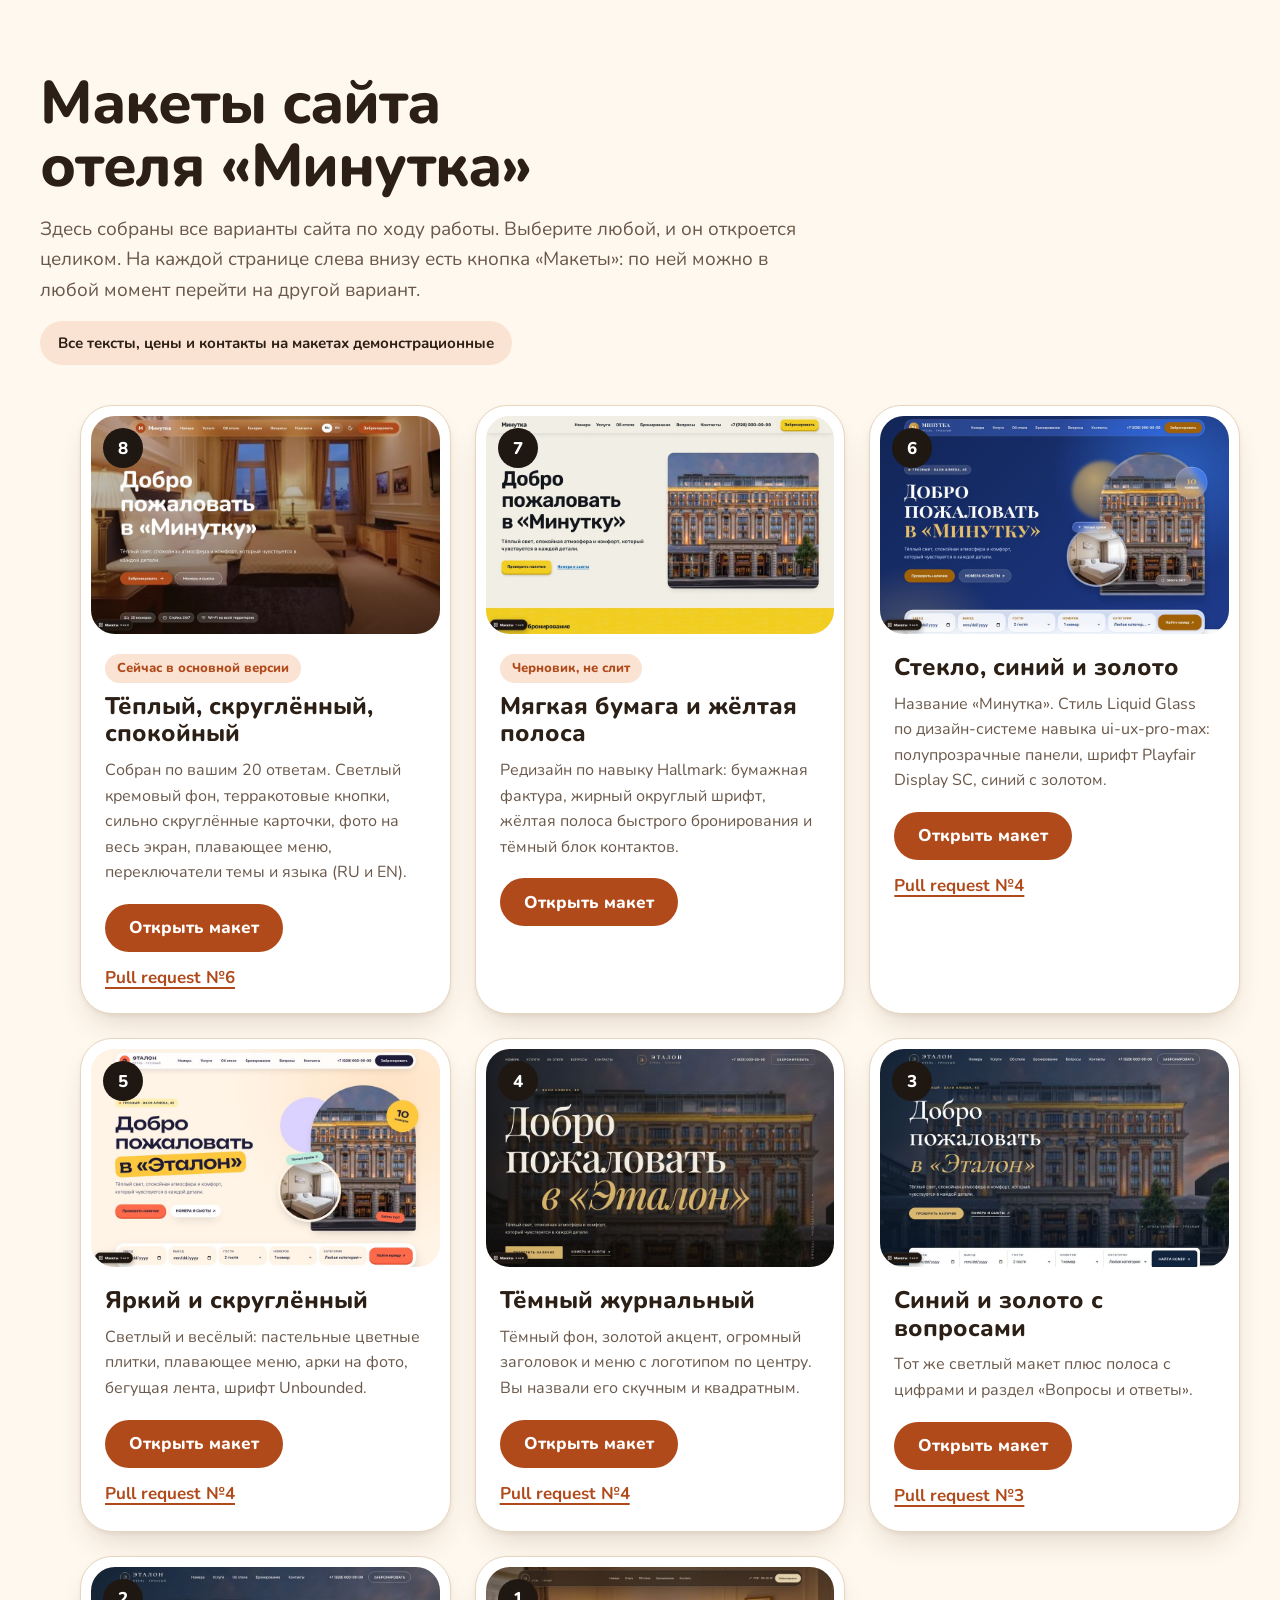
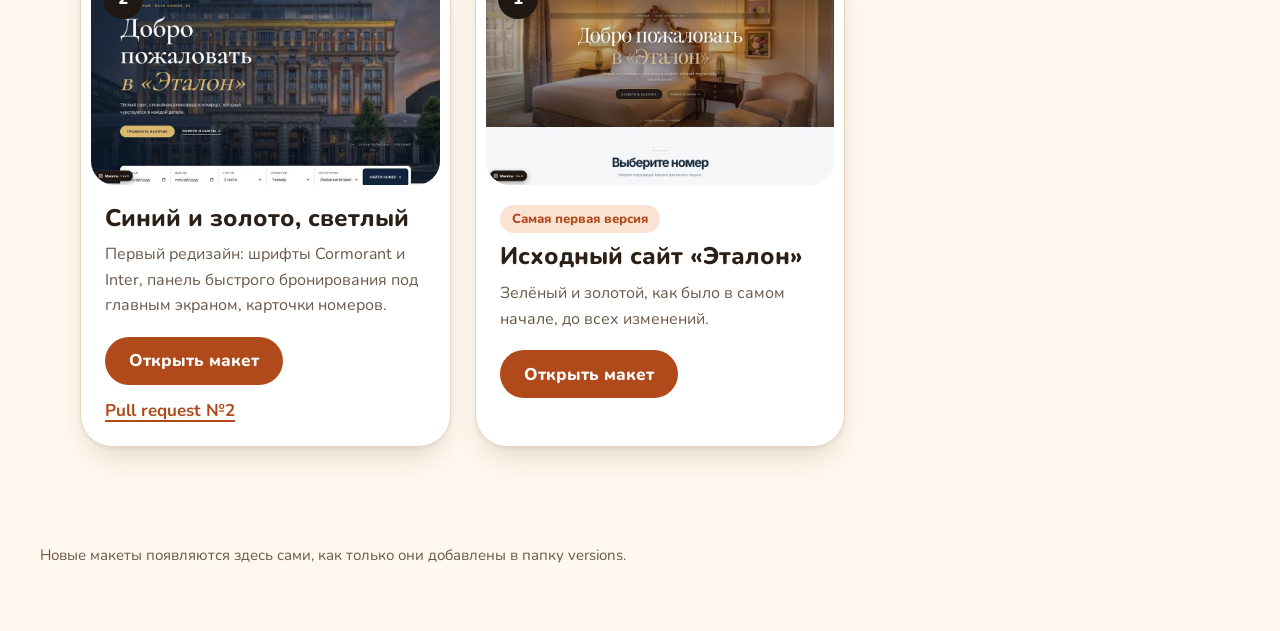
==== commit 27eb6365: "Add a mockup chooser: every design version is its own page, with a switcher Root index.html now list" ====
--- a/index.html
+++ b/index.html
@@ -4,205 +4,81 @@
   <meta charset="UTF-8">
   <meta name="viewport" content="width=device-width, initial-scale=1">
   <meta name="color-scheme" content="light dark">
-  <meta name="theme-color" content="#fff8ee">
-  <meta name="description" content="Минутка, камерный отель в Грозном. Выберите номер и отправьте заявку на бронирование.">
-  <title data-i18n="meta.title">Минутка, отель в Грозном</title>
-  <script>try{var t=localStorage.getItem('theme')||(matchMedia('(prefers-color-scheme: dark)').matches?'dark':'light');document.documentElement.dataset.theme=t}catch(e){}</script>
-  <link rel="stylesheet" href="styles.css">
+  <title>Минутка: макеты сайта</title>
+  <meta name="description" content="Все макеты сайта отеля «Минутка» в одном месте: выберите любой и откройте целиком.">
+  <style>
+    @font-face { font-family: Nunito; src: url("fonts/nunito-cyrillic.woff2") format("woff2"); font-weight: 400 800; font-display: swap; unicode-range: U+0301, U+0400-045F, U+0490-0491, U+04B0-04B1, U+2116; }
+    @font-face { font-family: Nunito; src: url("fonts/nunito-latin.woff2") format("woff2"); font-weight: 400 800; font-display: swap; unicode-range: U+0000-00FF, U+0131, U+0152-0153, U+02BB-02BC, U+02C6, U+02DA, U+02DC, U+0304, U+0308, U+0329, U+2000-206F, U+20AC, U+2122, U+2191, U+2193, U+2212, U+2215, U+FEFF, U+FFFD; }
+    :root { --bg: #fff8ee; --bg2: #f6ead8; --surface: #fff; --ink: #2b1f16; --muted: #6a584a; --accent: #b04a1b; --on-accent: #fff; --line: #e7d6bf; --chip: #fbe3d3; --shadow: 0 2px 4px rgb(70 40 15 / .06), 0 16px 32px -12px rgb(70 40 15 / .2); }
+    @media (prefers-color-scheme: dark) { :root { --bg: #1b1410; --bg2: #241b15; --surface: #2b211a; --ink: #fbeedd; --muted: #c9b5a2; --accent: #f09660; --on-accent: #2a150a; --line: #3b2e25; --chip: #3d2a1e; --shadow: 0 16px 32px -12px rgb(0 0 0 / .5); } }
+    * { box-sizing: border-box; }
+    body { margin: 0; background: var(--bg); color: var(--ink); font: 400 1.0625rem/1.6 Nunito, ui-rounded, "Segoe UI", system-ui, sans-serif; -webkit-font-smoothing: antialiased; }
+    a { color: inherit; }
+    :focus-visible { outline: 3px solid var(--accent); outline-offset: 3px; border-radius: 16px; }
+    .wrap { width: min(1200px, calc(100% - 32px)); margin-inline: auto; }
+    header { padding: 72px 0 40px; display: grid; gap: 16px; max-width: 760px; }
+    h1 { margin: 0; font-size: clamp(2.25rem, 5vw, 3.75rem); line-height: 1.05; font-weight: 800; letter-spacing: -0.02em; text-wrap: balance; }
+    header p { margin: 0; color: var(--muted); font-size: 1.1875rem; }
+    .hint { display: inline-flex; align-items: center; gap: 10px; width: fit-content; padding: 10px 18px; border-radius: 999px; background: var(--chip); font-weight: 700; font-size: .9375rem; }
+    .grid { display: grid; grid-template-columns: repeat(3, minmax(0, 1fr)); gap: 24px; padding-bottom: 96px; margin: 0; list-style: none; }
+    .card { display: grid; grid-template-rows: auto 1fr; padding: 10px; border-radius: 32px; background: var(--surface); border: 1px solid var(--line); box-shadow: var(--shadow); transition: transform .45s cubic-bezier(.22, 1, .36, 1), box-shadow .45s; }
+    .card:hover { transform: translateY(-6px); }
+    .shot { position: relative; display: block; aspect-ratio: 16 / 10; overflow: hidden; border-radius: 24px; background: var(--bg2); }
+    .shot img { width: 100%; height: 100%; object-fit: cover; object-position: top; transition: transform .8s cubic-bezier(.22, 1, .36, 1); }
+    .card:hover .shot img { transform: scale(1.04); }
+    .num { position: absolute; left: 12px; top: 12px; display: grid; place-items: center; min-width: 40px; height: 40px; padding: 0 12px; border-radius: 999px; background: #1f1712; color: #fff; font-weight: 800; }
+    .body { display: grid; gap: 10px; align-content: start; padding: 20px 14px 12px; }
+    .tag { width: fit-content; padding: 4px 12px; border-radius: 999px; background: var(--chip); color: var(--accent); font-weight: 800; font-size: .8125rem; }
+    h2 { margin: 0; font-size: 1.5rem; line-height: 1.15; font-weight: 800; }
+    .body p { margin: 0; color: var(--muted); font-size: 1rem; }
+    .actions { display: flex; flex-wrap: wrap; align-items: center; gap: 12px 20px; margin-top: 8px; }
+    .btn { display: inline-flex; align-items: center; justify-content: center; min-height: 48px; padding: 0 24px; border-radius: 999px; background: var(--accent); color: var(--on-accent); font-weight: 800; text-decoration: none; transition: transform .3s cubic-bezier(.34, 1.4, .64, 1); }
+    .btn:hover { transform: translateY(-3px); }
+    .link { color: var(--accent); font-weight: 700; text-underline-offset: .25em; text-decoration-thickness: 2px; }
+    footer { padding: 0 0 64px; color: var(--muted); font-size: .9375rem; }
+    @media (max-width: 1000px) { .grid { grid-template-columns: repeat(2, minmax(0, 1fr)); } }
+    @media (max-width: 640px) { .grid { grid-template-columns: minmax(0, 1fr); } header { padding-top: 48px; } }
+    @media (prefers-reduced-motion: reduce) { * { transition: none !important; } }
+  </style>
 </head>
 <body>
-  <a class="skip" href="#main" data-i18n="skip">Перейти к содержимому</a>
-
-  <header class="nav" id="nav">
-    <div class="nav-pill">
-      <a class="brand" href="#top" aria-label="Минутка" data-i18n-attr="aria-label:brand.home"><span class="brand-mark" aria-hidden="true">М</span><span data-i18n="brand">Минутка</span></a>
-      <nav class="nav-links" aria-label="Разделы" data-i18n-attr="aria-label:nav.label">
-        <a href="#rooms" data-i18n="nav.rooms">Номера</a><a href="#services" data-i18n="nav.services">Услуги</a><a href="#about" data-i18n="nav.about">Об отеле</a><a href="#gallery" data-i18n="nav.gallery">Галерея</a><a href="#faq" data-i18n="nav.faq">Вопросы</a><a href="#contacts" data-i18n="nav.contacts">Контакты</a>
-      </nav>
-      <div class="nav-tools">
-        <div class="lang" role="group" aria-label="Язык" data-i18n-attr="aria-label:lang.label">
-          <button type="button" data-lang="ru" aria-pressed="true">RU</button><button type="button" data-lang="en" aria-pressed="false">EN</button><button type="button" data-lang="ce" aria-pressed="false" hidden>НО</button>
-        </div>
-        <button class="icon-btn theme-toggle" type="button" id="themeToggle" aria-label="Тема" data-i18n-attr="aria-label:theme.toggle"><svg class="i sun" viewBox="0 0 24 24" aria-hidden="true"><circle cx="12" cy="12" r="4"/><path d="M12 2v2M12 20v2M4.93 4.93l1.41 1.41M17.66 17.66l1.41 1.41M2 12h2M20 12h2M6.34 17.66l-1.41 1.41M19.07 4.93l-1.41 1.41"/></svg><svg class="i moon" viewBox="0 0 24 24" aria-hidden="true"><path d="M12 3a6 6 0 0 0 9 9 9 9 0 1 1-9-9Z"/></svg></button>
-        <button class="btn btn-primary btn-small" type="button" data-book data-i18n="book">Забронировать</button>
-        <button class="icon-btn burger" type="button" id="burger" aria-expanded="false" aria-controls="navSheet" aria-label="Меню" data-i18n-attr="aria-label:menu"><svg class="i menu" viewBox="0 0 24 24" aria-hidden="true"><path d="M4 6h16M4 12h16M4 18h16"/></svg></button>
-      </div>
-    </div>
-    <nav class="nav-sheet" id="navSheet" aria-label="Разделы" data-i18n-attr="aria-label:nav.label">
-      <a href="#rooms" data-i18n="nav.rooms">Номера</a><a href="#services" data-i18n="nav.services">Услуги</a><a href="#about" data-i18n="nav.about">Об отеле</a><a href="#gallery" data-i18n="nav.gallery">Галерея</a><a href="#faq" data-i18n="nav.faq">Вопросы</a><a href="#contacts" data-i18n="nav.contacts">Контакты</a>
-    </nav>
-  </header>
-
-  <main id="main">
-    <section class="hero" id="top">
-      <div class="hero-bg" id="heroBg"><img src="images (4).jpg" alt="Просторный номер с тёплым светом и большой кроватью" data-i18n-attr="alt:hero.alt" width="738" height="414" fetchpriority="high"></div>
-      <div class="hero-inner">
-        <h1 data-i18n="hero.title">Добро пожаловать в «Минутку»</h1>
-        <p data-i18n="hero.lead">Тёплый свет, спокойная атмосфера и комфорт, который чувствуется в каждой детали.</p>
-        <div class="hero-actions">
-          <button class="btn btn-primary" type="button" data-book><span data-i18n="book">Забронировать</span><svg class="i arrow" viewBox="0 0 24 24" aria-hidden="true"><path d="M5 12h14M13 6l6 6-6 6"/></svg></button>
-          <a class="btn btn-ghost" href="#rooms" data-i18n="hero.rooms">Номера и сьюты</a>
-        </div>
-      </div>
-      <ul class="hero-facts" aria-label="Коротко об отеле" data-i18n-attr="aria-label:hero.facts">
-        <li class="chip"><svg class="i bed" viewBox="0 0 24 24" aria-hidden="true"><path d="M2 4v16"/><path d="M2 8h18a2 2 0 0 1 2 2v10"/><path d="M2 17h20"/><path d="M6 8v9"/></svg><span data-i18n="hero.f1">10 номеров</span></li>
-        <li class="chip"><svg class="i clock" viewBox="0 0 24 24" aria-hidden="true"><circle cx="12" cy="12" r="9"/><path d="M12 7v5l3.5 2"/></svg><span data-i18n="hero.f2">Стойка 24/7</span></li>
-        <li class="chip"><svg class="i wifi" viewBox="0 0 24 24" aria-hidden="true"><path d="M5 12.55a11 11 0 0 1 14 0M1.42 9a16 16 0 0 1 21.16 0M8.53 16.11a6 6 0 0 1 6.95 0"/><path d="M12 20h.01"/></svg><span data-i18n="hero.f3">Wi‑Fi на всей территории</span></li>
-      </ul>
-    </section>
-
-    <section class="section" id="rooms">
-      <div class="container">
-        <div class="head" data-reveal><h2 data-i18n="rooms.title">Выберите номер</h2><p data-i18n="rooms.lead">Найдите подходящий вариант для вашего отдыха.</p></div>
-        <div class="rooms">
-          <article class="room" data-reveal data-room="standard" data-price="4500">
-            <div class="frame"><img src="images (3).jpg" alt="Номер Стандарт: кровать у окна с шторами" data-i18n-attr="alt:r.standard.alt" width="638" height="480" loading="lazy"></div>
-            <div class="room-body"><p class="room-kind" data-i18n="r.standard.kind">Уютный номер</p><h3 data-i18n="r.standard.name">Стандарт</h3><p class="room-desc" data-i18n="r.standard.desc">Уютный номер для комфортного отдыха.</p>
-              <ul class="facts"><li><svg class="i user" viewBox="0 0 24 24" aria-hidden="true"><path d="M19 21v-2a4 4 0 0 0-4-4H9a4 4 0 0 0-4 4v2"/><circle cx="12" cy="7" r="4"/></svg><span data-i18n="r.standard.cap">до 2 гостей</span></li><li><svg class="i size" viewBox="0 0 24 24" aria-hidden="true"><path d="M8 3H5a2 2 0 0 0-2 2v3m18 0V5a2 2 0 0 0-2-2h-3m0 18h3a2 2 0 0 0 2-2v-3M3 16v3a2 2 0 0 0 2 2h3"/></svg><span>20 м²</span></li><li><svg class="i bed" viewBox="0 0 24 24" aria-hidden="true"><path d="M2 4v16"/><path d="M2 8h18a2 2 0 0 1 2 2v10"/><path d="M2 17h20"/><path d="M6 8v9"/></svg><span data-i18n="r.standard.beds">1 двуспальная кровать</span></li></ul></div>
-            <div class="room-foot"><p class="price"><span data-price-view>4 500 ₽</span><small data-i18n="perNight">за ночь</small></p><button class="btn btn-primary" type="button" data-book data-room-pick="standard" data-i18n="book">Забронировать</button></div>
-          </article>
-          <article class="room" data-reveal data-room="comfort" data-price="6500">
-            <div class="frame"><img src="images (1).jpg" alt="Номер Комфорт: светлая комната с большим окном" data-i18n-attr="alt:r.comfort.alt" width="678" height="452" loading="lazy"></div>
-            <div class="room-body"><p class="room-kind" data-i18n="r.comfort.kind">Больше пространства</p><h3 data-i18n="r.comfort.name">Комфорт</h3><p class="room-desc" data-i18n="r.comfort.desc">Больше пространства и удобства для пары или семьи.</p>
-              <ul class="facts"><li><svg class="i user" viewBox="0 0 24 24" aria-hidden="true"><path d="M19 21v-2a4 4 0 0 0-4-4H9a4 4 0 0 0-4 4v2"/><circle cx="12" cy="7" r="4"/></svg><span data-i18n="r.comfort.cap">до 3 гостей</span></li><li><svg class="i size" viewBox="0 0 24 24" aria-hidden="true"><path d="M8 3H5a2 2 0 0 0-2 2v3m18 0V5a2 2 0 0 0-2-2h-3m0 18h3a2 2 0 0 0 2-2v-3M3 16v3a2 2 0 0 0 2 2h3"/></svg><span>26 м²</span></li><li><svg class="i bed" viewBox="0 0 24 24" aria-hidden="true"><path d="M2 4v16"/><path d="M2 8h18a2 2 0 0 1 2 2v10"/><path d="M2 17h20"/><path d="M6 8v9"/></svg><span data-i18n="r.comfort.beds">1 двуспальная кровать + диван</span></li></ul></div>
-            <div class="room-foot"><p class="price"><span data-price-view>6 500 ₽</span><small data-i18n="perNight">за ночь</small></p><button class="btn btn-primary" type="button" data-book data-room-pick="comfort" data-i18n="book">Забронировать</button></div>
-          </article>
-          <article class="room" data-reveal data-room="deluxe" data-price="8500">
-            <div class="frame"><img src="images (10).jpg" alt="Номер Делюкс: тёплый свет, кровать и кресло" data-i18n-attr="alt:r.deluxe.alt" width="638" height="480" loading="lazy"></div>
-            <div class="room-body"><p class="room-kind" data-i18n="r.deluxe.kind">Особенный отдых</p><h3 data-i18n="r.deluxe.name">Делюкс</h3><p class="room-desc" data-i18n="r.deluxe.desc">Просторный номер с отдельной зоной отдыха.</p>
-              <ul class="facts"><li><svg class="i user" viewBox="0 0 24 24" aria-hidden="true"><path d="M19 21v-2a4 4 0 0 0-4-4H9a4 4 0 0 0-4 4v2"/><circle cx="12" cy="7" r="4"/></svg><span data-i18n="r.deluxe.cap">до 4 гостей</span></li><li><svg class="i size" viewBox="0 0 24 24" aria-hidden="true"><path d="M8 3H5a2 2 0 0 0-2 2v3m18 0V5a2 2 0 0 0-2-2h-3m0 18h3a2 2 0 0 0 2-2v-3M3 16v3a2 2 0 0 0 2 2h3"/></svg><span>34 м²</span></li><li><svg class="i bed" viewBox="0 0 24 24" aria-hidden="true"><path d="M2 4v16"/><path d="M2 8h18a2 2 0 0 1 2 2v10"/><path d="M2 17h20"/><path d="M6 8v9"/></svg><span data-i18n="r.deluxe.beds">1 двуспальная кровать + диван</span></li></ul></div>
-            <div class="room-foot"><p class="price"><span data-price-view>8 500 ₽</span><small data-i18n="perNight">за ночь</small></p><button class="btn btn-primary" type="button" data-book data-room-pick="deluxe" data-i18n="book">Забронировать</button></div>
-          </article>
-          <article class="room" data-reveal data-room="lux" data-price="12500">
-            <div class="frame"><img src="images (4).jpg" alt="Номер Люкс: спальня с большой кроватью и окнами" data-i18n-attr="alt:r.lux.alt" width="738" height="414" loading="lazy"></div>
-            <div class="room-body"><p class="room-kind" data-i18n="r.lux.kind">Максимум комфорта</p><h3 data-i18n="r.lux.name">Люкс</h3><p class="room-desc" data-i18n="r.lux.desc">Просторный люкс для длительного и особенного отдыха.</p>
-              <ul class="facts"><li><svg class="i user" viewBox="0 0 24 24" aria-hidden="true"><path d="M19 21v-2a4 4 0 0 0-4-4H9a4 4 0 0 0-4 4v2"/><circle cx="12" cy="7" r="4"/></svg><span data-i18n="r.lux.cap">до 4 гостей</span></li><li><svg class="i size" viewBox="0 0 24 24" aria-hidden="true"><path d="M8 3H5a2 2 0 0 0-2 2v3m18 0V5a2 2 0 0 0-2-2h-3m0 18h3a2 2 0 0 0 2-2v-3M3 16v3a2 2 0 0 0 2 2h3"/></svg><span>48 м²</span></li><li><svg class="i bed" viewBox="0 0 24 24" aria-hidden="true"><path d="M2 4v16"/><path d="M2 8h18a2 2 0 0 1 2 2v10"/><path d="M2 17h20"/><path d="M6 8v9"/></svg><span data-i18n="r.lux.beds">Спальня и гостиная</span></li></ul></div>
-            <div class="room-foot"><p class="price"><span data-price-view>12 500 ₽</span><small data-i18n="perNight">за ночь</small></p><button class="btn btn-primary" type="button" data-book data-room-pick="lux" data-i18n="book">Забронировать</button></div>
-          </article>
-        </div>
-        <p class="note" data-i18n="rooms.note">Цены показаны для демонстрации. Точную стоимость и наличие на ваши даты подтвердит администратор.</p>
-      </div>
-    </section>
-
-    <section class="section section-alt" id="services">
-      <div class="container">
-        <div class="head" data-reveal><h2 data-i18n="svc.title">Приятные детали</h2><p data-i18n="svc.lead">Забота о гостях, комфорт в номерах и внимание к мелочам, чтобы вы могли просто отдыхать.</p></div>
-        <ul class="services">
-          <li class="service" data-reveal><span class="ico"><svg class="i wifi" viewBox="0 0 24 24" aria-hidden="true"><path d="M5 12.55a11 11 0 0 1 14 0M1.42 9a16 16 0 0 1 21.16 0M8.53 16.11a6 6 0 0 1 6.95 0"/><path d="M12 20h.01"/></svg></span><h3 data-i18n="svc.wifi.t">Быстрый Wi‑Fi</h3><p data-i18n="svc.wifi.d">Оставайтесь на связи и работайте с комфортом.</p></li>
-          <li class="service" data-reveal><span class="ico"><svg class="i clock" viewBox="0 0 24 24" aria-hidden="true"><circle cx="12" cy="12" r="9"/><path d="M12 7v5l3.5 2"/></svg></span><h3 data-i18n="svc.desk.t">Стойка 24/7</h3><p data-i18n="svc.desk.d">Поможем с заездом, такси и любыми вопросами в любое время.</p></li>
-          <li class="service" data-reveal><span class="ico"><svg class="i pin" viewBox="0 0 24 24" aria-hidden="true"><path d="M20 10c0 6-8 12-8 12s-8-6-8-12a8 8 0 0 1 16 0Z"/><circle cx="12" cy="10" r="3"/></svg></span><h3 data-i18n="svc.loc.t">Удобное расположение</h3><p data-i18n="svc.loc.d">Отель находится в городе, рядом с городской инфраструктурой.</p></li>
-          <li class="service" data-reveal><span class="ico"><svg class="i coffee" viewBox="0 0 24 24" aria-hidden="true"><path d="M17 8h1a4 4 0 0 1 0 8h-1"/><path d="M3 8h14v9a4 4 0 0 1-4 4H7a4 4 0 0 1-4-4Z"/><path d="M6 2v3M10 2v3M14 2v3"/></svg></span><h3 data-i18n="svc.bf.t">Завтрак</h3><p data-i18n="svc.bf.d">Неспешное утро и вкусный завтрак по предварительному запросу.</p></li>
-        </ul>
-      </div>
-    </section>
-
-    <section class="section" id="about">
-      <div class="container about">
-        <div class="frame-card" data-reveal><div class="frame"><img src="images 0.jpg" alt="Фасад отеля вечером, окна светятся тёплым светом" data-i18n-attr="alt:about.alt" width="459" height="289" loading="lazy"></div></div>
-        <div class="about-text" data-reveal>
-          <h2 data-i18n="about.title">Гостеприимство в деталях</h2>
-          <p data-i18n="about.p1">«Минутка», небольшой городской отель для тех, кто ценит спокойствие, личное пространство и тёплый приём. Здесь легко восстановить силы после насыщенного дня и почувствовать ритм Грозного.</p>
-          <p data-i18n-html="about.p2">Всего <strong>десять номеров</strong>, чтобы сохранить камерную атмосферу и уделить внимание каждому гостю.</p>
-          <ul class="checks"><li><svg class="i check" viewBox="0 0 24 24" aria-hidden="true"><path d="M20 6 9 17l-5-5"/></svg><span data-i18n="about.c1">Уютные номера</span></li><li><svg class="i check" viewBox="0 0 24 24" aria-hidden="true"><path d="M20 6 9 17l-5-5"/></svg><span data-i18n="about.c2">Забота 24/7</span></li><li><svg class="i check" viewBox="0 0 24 24" aria-hidden="true"><path d="M20 6 9 17l-5-5"/></svg><span data-i18n="about.c3">Wi‑Fi на всей территории</span></li><li><svg class="i check" viewBox="0 0 24 24" aria-hidden="true"><path d="M20 6 9 17l-5-5"/></svg><span data-i18n="about.c4">Удобное расположение</span></li></ul>
-          <a class="link" href="#services" data-i18n="about.link">Об услугах</a>
-        </div>
-      </div>
-    </section>
-
-    <section class="section section-alt" id="gallery">
-      <div class="container">
-        <div class="head" data-reveal><h2 data-i18n="gal.title">Фотогалерея</h2><p data-i18n="gal.lead">Несколько кадров из номеров отеля.</p></div>
-        <ul class="gallery">
-          <li class="shot" data-reveal><div class="frame"><img src="images (6).jpg" alt="Номер с красным изголовьем кровати и хрустальной люстрой" data-i18n-attr="alt:g1" width="588" height="340" loading="lazy"></div></li>
-          <li class="shot" data-reveal><div class="frame"><img src="images (5).jpg" alt="Кровать и ванная комната за стеклянной перегородкой" data-i18n-attr="alt:g2" width="678" height="452" loading="lazy"></div></li>
-          <li class="shot" data-reveal><div class="frame"><img src="images (2).jpg" alt="Кровать у окна, коричневые шторы и торшер" data-i18n-attr="alt:g3" width="547" height="365" loading="lazy"></div></li>
-          <li class="shot" data-reveal><div class="frame"><img src="images (8).jpg" alt="Номер с бетонными стенами, деревом и зелёными акцентами" data-i18n-attr="alt:g4" width="638" height="480" loading="lazy"></div></li>
-          <li class="shot" data-reveal><div class="frame"><img src="images (9).jpg" alt="Номер с рабочим столом и тёмной отделкой" data-i18n-attr="alt:g5" width="579" height="320" loading="lazy"></div></li>
-        </ul>
-      </div>
-    </section>
-
-    <section class="section" id="faq">
-      <div class="container">
-        <div class="head" data-reveal><h2 data-i18n="faq.title">Коротко о главном</h2><p data-i18n="faq.lead">Не нашли ответ? Позвоните нам или оставьте заявку, администратор поможет.</p></div>
-        <div class="faq">
-          <details data-reveal open><summary data-i18n="faq.q1">Как забронировать номер?</summary><p data-i18n="faq.a1">Нажмите «Забронировать», выберите даты и категорию номера, оставьте имя и телефон. Администратор свяжется с вами и подтвердит наличие номера.</p></details>
-          <details data-reveal><summary data-i18n="faq.q2">Сколько номеров в отеле?</summary><p data-i18n="faq.a2">Всего десять номеров в четырёх категориях: Стандарт, Комфорт, Делюкс и Люкс. Камерный формат позволяет уделить внимание каждому гостю.</p></details>
-          <details data-reveal><summary data-i18n="faq.q3">Работает ли стойка круглосуточно?</summary><p data-i18n="faq.a3">Да, стойка гостя работает 24/7: поможем с заездом, такси и любыми вопросами в любое время.</p></details>
-          <details data-reveal><summary data-i18n="faq.q4">Есть ли завтрак и Wi‑Fi?</summary><p data-i18n="faq.a4">Wi‑Fi доступен на всей территории отеля. Завтрак организуем по предварительному запросу.</p></details>
-          <details data-reveal><summary data-i18n="faq.q5">Цены и наличие на сайте окончательные?</summary><p data-i18n="faq.a5">Сейчас сайт демонстрационный: цены и данные примерные. Точную стоимость и доступность на ваши даты подтверждает администратор.</p></details>
-        </div>
-      </div>
-    </section>
-
-    <section class="section section-alt" id="contacts">
-      <div class="container">
-        <div class="contact-grid">
-          <div class="contact-copy" data-reveal>
-            <h2 data-i18n="ct.title">Удобно добраться, легко остаться</h2>
-            <p data-i18n="ct.lead">Будем рады помочь спланировать ваш приезд. Позвоните нам или напишите, ответим на вопросы о размещении.</p>
-            <dl class="contact-list">
-              <div><dt data-i18n="ct.addr">Адрес</dt><dd><span data-i18n="ct.addrv">Грозный, улица Вахи Алиева, 45</span><small><a class="link" href="https://yandex.ru/maps/?text=%D0%93%D1%80%D0%BE%D0%B7%D0%BD%D1%8B%D0%B9%2C%20%D1%83%D0%BB%D0%B8%D1%86%D0%B0%20%D0%92%D0%B0%D1%85%D0%B8%20%D0%90%D0%BB%D0%B8%D0%B5%D0%B2%D0%B0%2C%2045" target="_blank" rel="noopener" data-i18n="ct.maplink">Показать на карте</a></small></dd></div>
-              <div><dt data-i18n="ct.phone">Телефон</dt><dd><a href="tel:+79280000000">+7 (928) 000-00-00</a><small data-i18n="ct.demo">Номер и адрес указаны для демонстрации</small></dd></div>
-              <div><dt data-i18n="ct.desk">Стойка гостя</dt><dd data-i18n="ct.deskv">Круглосуточно</dd></div>
-            </dl>
-            <div class="messengers">
-              <a class="btn btn-soft" href="https://wa.me/79280000000" target="_blank" rel="noopener"><svg class="i chat" viewBox="0 0 24 24" aria-hidden="true"><path d="M7.9 20A9 9 0 1 0 4 16.1L2 22Z"/></svg><span>WhatsApp</span></a>
-              <a class="btn btn-soft" href="tg://resolve?phone=79280000000"><svg class="i send" viewBox="0 0 24 24" aria-hidden="true"><path d="m22 2-7 20-4-9-9-4Z"/><path d="M22 2 11 13"/></svg><span>Telegram</span></a>
-            </div>
-          </div>
-          <div class="map" data-reveal><iframe title="Карта Грозного" data-i18n-attr="title:ct.map" loading="lazy" referrerpolicy="no-referrer" src="https://www.openstreetmap.org/export/embed.html?bbox=45.64%2C43.30%2C45.76%2C43.34&amp;layer=mapnik"></iframe></div>
-        </div>
-        <form class="form-card" id="contactForm" data-reveal>
-          <h3 data-i18n="cf.title">Написать нам</h3>
-          <p data-i18n="cf.lead">Оставьте имя и телефон, администратор перезвонит.</p>
-          <div class="fields">
-            <div class="field"><label for="cfName" data-i18n="f.name">Ваше имя</label><input id="cfName" name="name" required autocomplete="name"></div>
-            <div class="field"><label for="cfPhone" data-i18n="f.phone">Телефон</label><input id="cfPhone" name="phone" type="tel" required autocomplete="tel" inputmode="tel"></div>
-            <div class="field wide"><label for="cfMsg" data-i18n="f.msg">Сообщение</label><textarea id="cfMsg" name="message"></textarea></div>
-          </div>
-          <div><button class="btn btn-primary" type="submit" data-i18n="cf.send">Отправить</button></div>
-          <p class="fineprint" data-i18n="f.demo">Форма пока не подключена: отправка заявок не работает. Позвоните в отель.</p>
-        </form>
-      </div>
-    </section>
-  </main>
-
-  <footer class="foot">
-    <div class="container">
-      <a class="foot-phone" href="tel:+79280000000">+7 (928) 000-00-00</a>
-      <p class="foot-addr" data-i18n="ct.addrv">Грозный, улица Вахи Алиева, 45</p>
-      <div class="foot-cta"><button class="btn btn-primary" type="button" data-book data-i18n="book">Забронировать</button><a class="btn btn-soft" href="https://wa.me/79280000000" target="_blank" rel="noopener"><svg class="i chat" viewBox="0 0 24 24" aria-hidden="true"><path d="M7.9 20A9 9 0 1 0 4 16.1L2 22Z"/></svg><span>WhatsApp</span></a><a class="btn btn-soft" href="tg://resolve?phone=79280000000"><svg class="i send" viewBox="0 0 24 24" aria-hidden="true"><path d="m22 2-7 20-4-9-9-4Z"/><path d="M22 2 11 13"/></svg><span>Telegram</span></a></div>
-      <div class="foot-row">
-        <p data-i18n="foot.note">© 2026 Отель «Минутка». Демонстрационный сайт, цены и контакты примерные.</p>
-        <nav class="foot-links" aria-label="Разделы" data-i18n-attr="aria-label:nav.label"><a href="#rooms" data-i18n="nav.rooms">Номера</a><a href="#services" data-i18n="nav.services">Услуги</a><a href="#about" data-i18n="nav.about">Об отеле</a><a href="#gallery" data-i18n="nav.gallery">Галерея</a><a href="#faq" data-i18n="nav.faq">Вопросы</a></nav>
-      </div>
-    </div>
-  </footer>
-
-  <div class="book-bar" id="bookBar"><button class="btn btn-primary" type="button" data-book data-i18n="book">Забронировать</button><a class="btn btn-soft" href="tel:+79280000000" aria-label="Позвонить" data-i18n-attr="aria-label:call"><svg class="i phone" viewBox="0 0 24 24" aria-hidden="true"><path d="M22 16.92v3a2 2 0 0 1-2.18 2 19.79 19.79 0 0 1-8.63-3.07 19.5 19.5 0 0 1-6-6 19.79 19.79 0 0 1-3.07-8.67A2 2 0 0 1 4.11 2h3a2 2 0 0 1 2 1.72c.13.96.36 1.9.7 2.81a2 2 0 0 1-.45 2.11L8.09 9.91a16 16 0 0 0 6 6l1.27-1.27a2 2 0 0 1 2.11-.45c.91.34 1.85.57 2.81.7A2 2 0 0 1 22 16.92z"/></svg></a></div>
-
-  <dialog id="bookDialog" aria-labelledby="bookTitle">
-    <div class="dlg">
-      <button class="icon-btn dlg-close" type="button" id="bookClose" aria-label="Закрыть" data-i18n-attr="aria-label:close"><svg class="i x" viewBox="0 0 24 24" aria-hidden="true"><path d="M18 6 6 18M6 6l12 12"/></svg></button>
-      <h2 id="bookTitle" data-i18n="bk.title">Заявка на бронирование</h2>
-      <p data-i18n="bk.lead">Оставьте контакты, администратор свяжется с вами и подтвердит наличие номера.</p>
-      <form id="bookForm">
-        <div class="fields">
-          <div class="field"><label for="bkName" data-i18n="f.name">Ваше имя</label><input id="bkName" name="name" required autocomplete="name"></div>
-          <div class="field"><label for="bkPhone" data-i18n="f.phone">Телефон</label><input id="bkPhone" name="phone" type="tel" required autocomplete="tel" inputmode="tel"></div>
-          <div class="field"><label for="bkIn" data-i18n="f.in">Заезд</label><input id="bkIn" name="checkin" type="date" required></div>
-          <div class="field"><label for="bkOut" data-i18n="f.out">Выезд</label><input id="bkOut" name="checkout" type="date" required></div>
-          <div class="field"><label for="bkGuests" data-i18n="f.guests">Гости</label><select id="bkGuests" name="guests"><option value="1">1</option><option value="2" selected>2</option><option value="3">3</option><option value="4">4</option></select></div>
-          <div class="field"><label for="bkRoom" data-i18n="f.room">Категория номера</label><select id="bkRoom" name="room"></select></div>
-        </div>
-        <div class="summary" id="bkSummary" aria-live="polite"></div>
-        <button class="btn btn-primary" type="submit" data-i18n="bk.send">Отправить заявку</button>
-        <p class="fineprint" data-i18n="f.demo">Форма пока не подключена: отправка заявок не работает. Позвоните в отель.</p>
-      </form>
-    </div>
-  </dialog>
-  <div class="toast" id="toast" role="status" aria-live="polite"></div>
-  <script src="app.js" defer></script>
+  <div class="wrap">
+    <header>
+      <h1>Макеты сайта отеля «Минутка»</h1>
+      <p>Здесь собраны все варианты сайта по ходу работы. Выберите любой, и он откроется целиком. На каждой странице слева внизу есть кнопка «Макеты»: по ней можно в любой момент перейти на другой вариант.</p>
+      <span class="hint">Все тексты, цены и контакты на макетах демонстрационные</span>
+    </header>
+    <main>
+      <ul class="grid" id="grid"></ul>
+      <noscript>
+        <p>Включите JavaScript, чтобы увидеть карточки. Или откройте макет напрямую: <a href="versions/v8/index.html">8</a>, <a href="versions/v7/index.html">7</a>, <a href="versions/v6/index.html">6</a>, <a href="versions/v5/index.html">5</a>, <a href="versions/v4/index.html">4</a>, <a href="versions/v3/index.html">3</a>, <a href="versions/v2/index.html">2</a>, <a href="versions/v1/index.html">1</a>.</p>
+      </noscript>
+    </main>
+    <footer>Новые макеты появляются здесь сами, как только они добавлены в папку versions.</footer>
+  </div>
+  <script src="switcher.js"></script>
+  <script>
+    (function () {
+      var grid = document.getElementById('grid');
+      (window.MOCKUPS || []).forEach(function (m) {
+        var li = document.createElement('li'); li.className = 'card';
+        var url = 'versions/' + m.id + '/index.html';
+        var a = document.createElement('a'); a.className = 'shot'; a.href = url; a.setAttribute('aria-label', 'Открыть макет ' + m.num + ': ' + m.title);
+        var img = document.createElement('img'); img.src = 'previews/' + m.id + '.jpg'; img.alt = ''; img.width = 960; img.height = 600; img.loading = m.num > 6 ? 'eager' : 'lazy';
+        var n = document.createElement('span'); n.className = 'num'; n.textContent = m.num;
+        a.append(img, n);
+        var body = document.createElement('div'); body.className = 'body';
+        if (m.tag) { var t = document.createElement('span'); t.className = 'tag'; t.textContent = m.tag; body.append(t); }
+        var h = document.createElement('h2'); h.textContent = m.title;
+        var p = document.createElement('p'); p.textContent = m.desc;
+        var act = document.createElement('div'); act.className = 'actions';
+        var open = document.createElement('a'); open.className = 'btn'; open.href = url; open.textContent = 'Открыть макет';
+        act.append(open);
+        if (m.prUrl) { var pr = document.createElement('a'); pr.className = 'link'; pr.href = m.prUrl; pr.target = '_blank'; pr.rel = 'noopener'; pr.textContent = 'Pull request №' + m.pr; act.append(pr); }
+        body.append(h, p, act);
+        li.append(a, body); grid.append(li);
+      });
+    })();
+  </script>
 </body>
 </html>
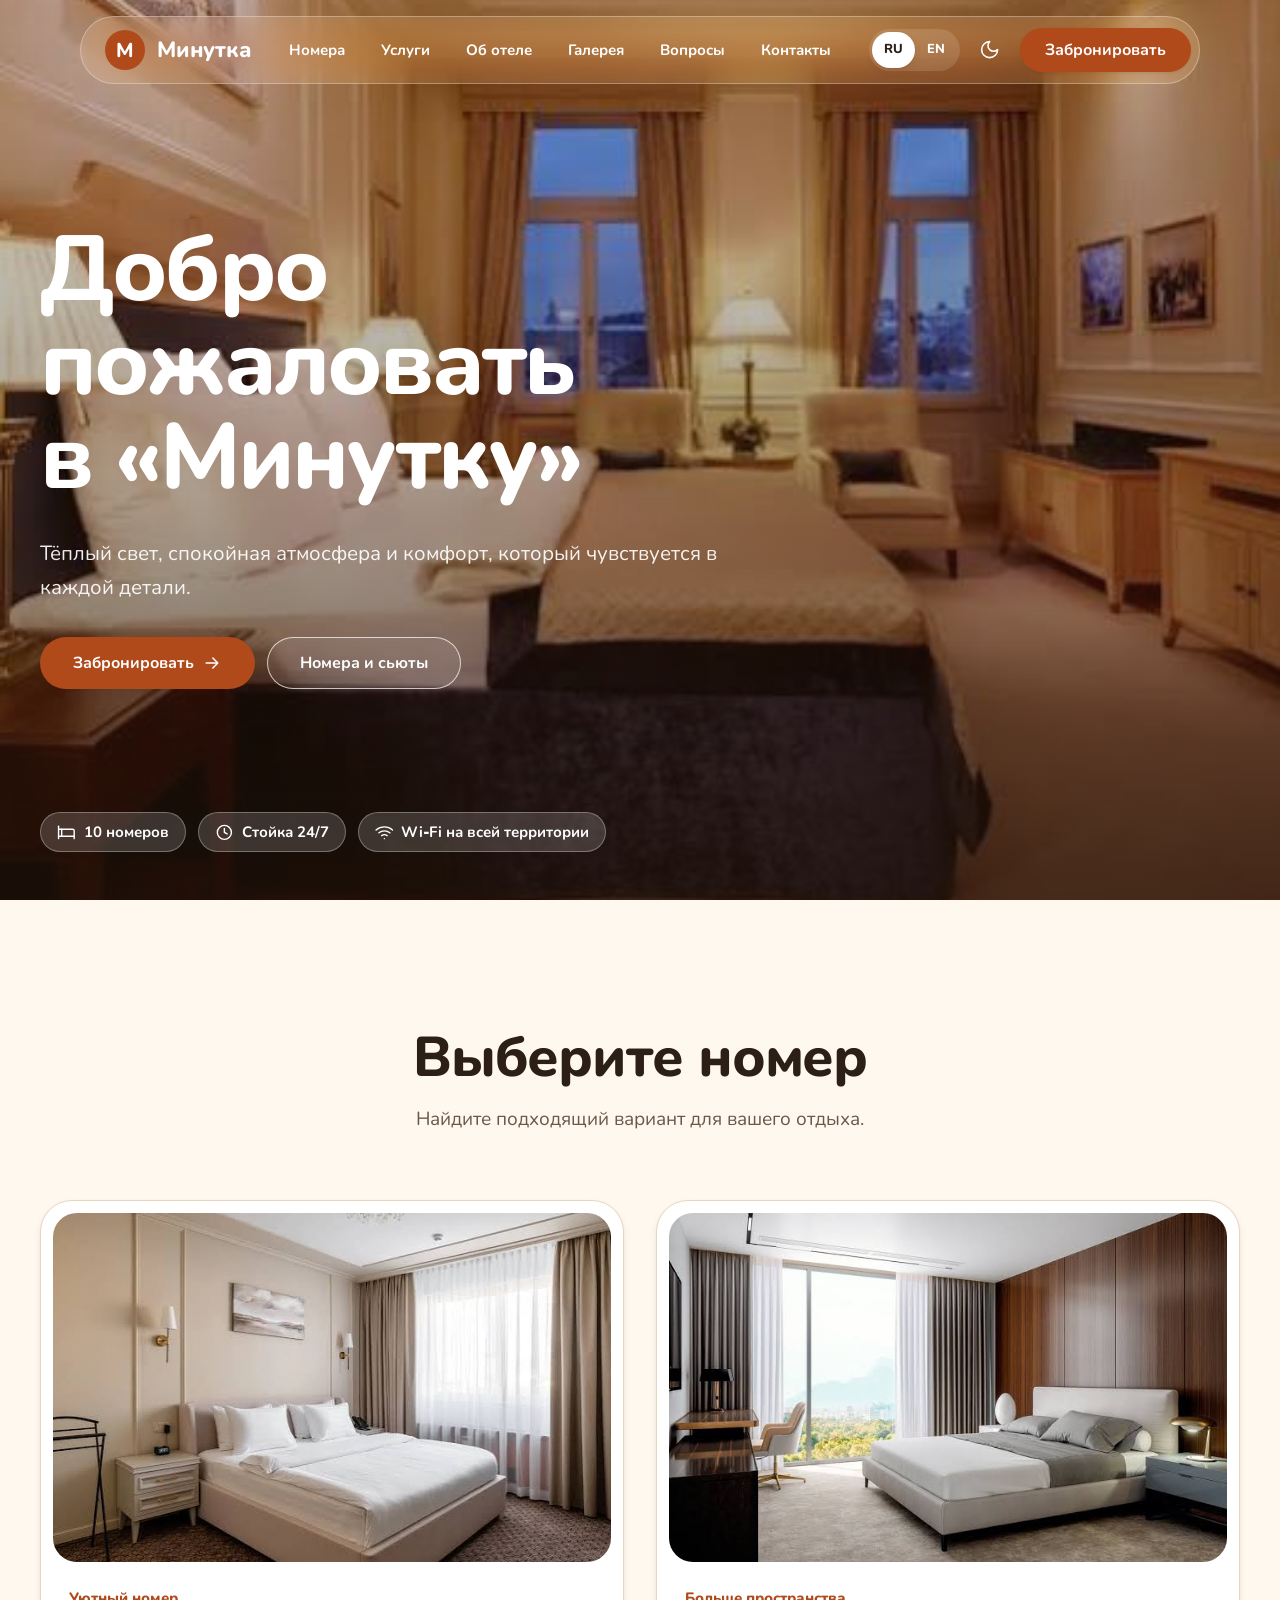
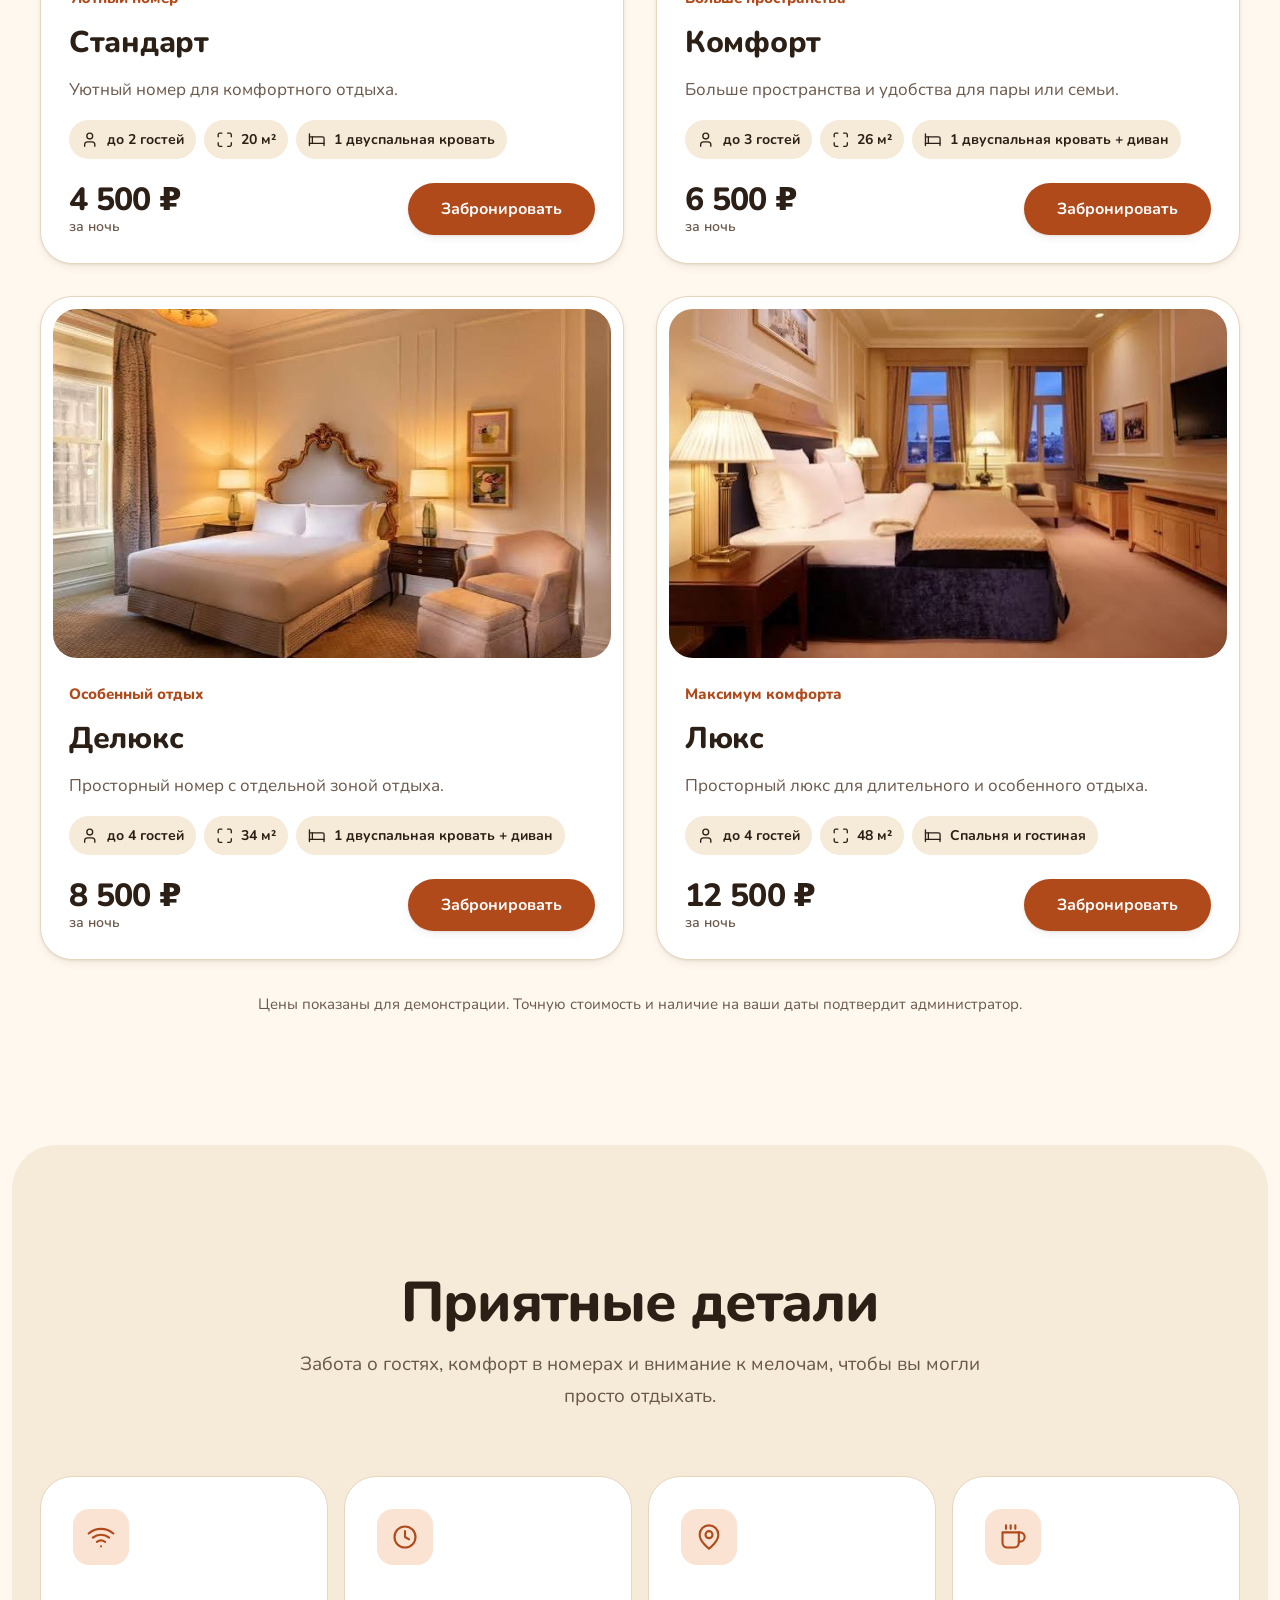
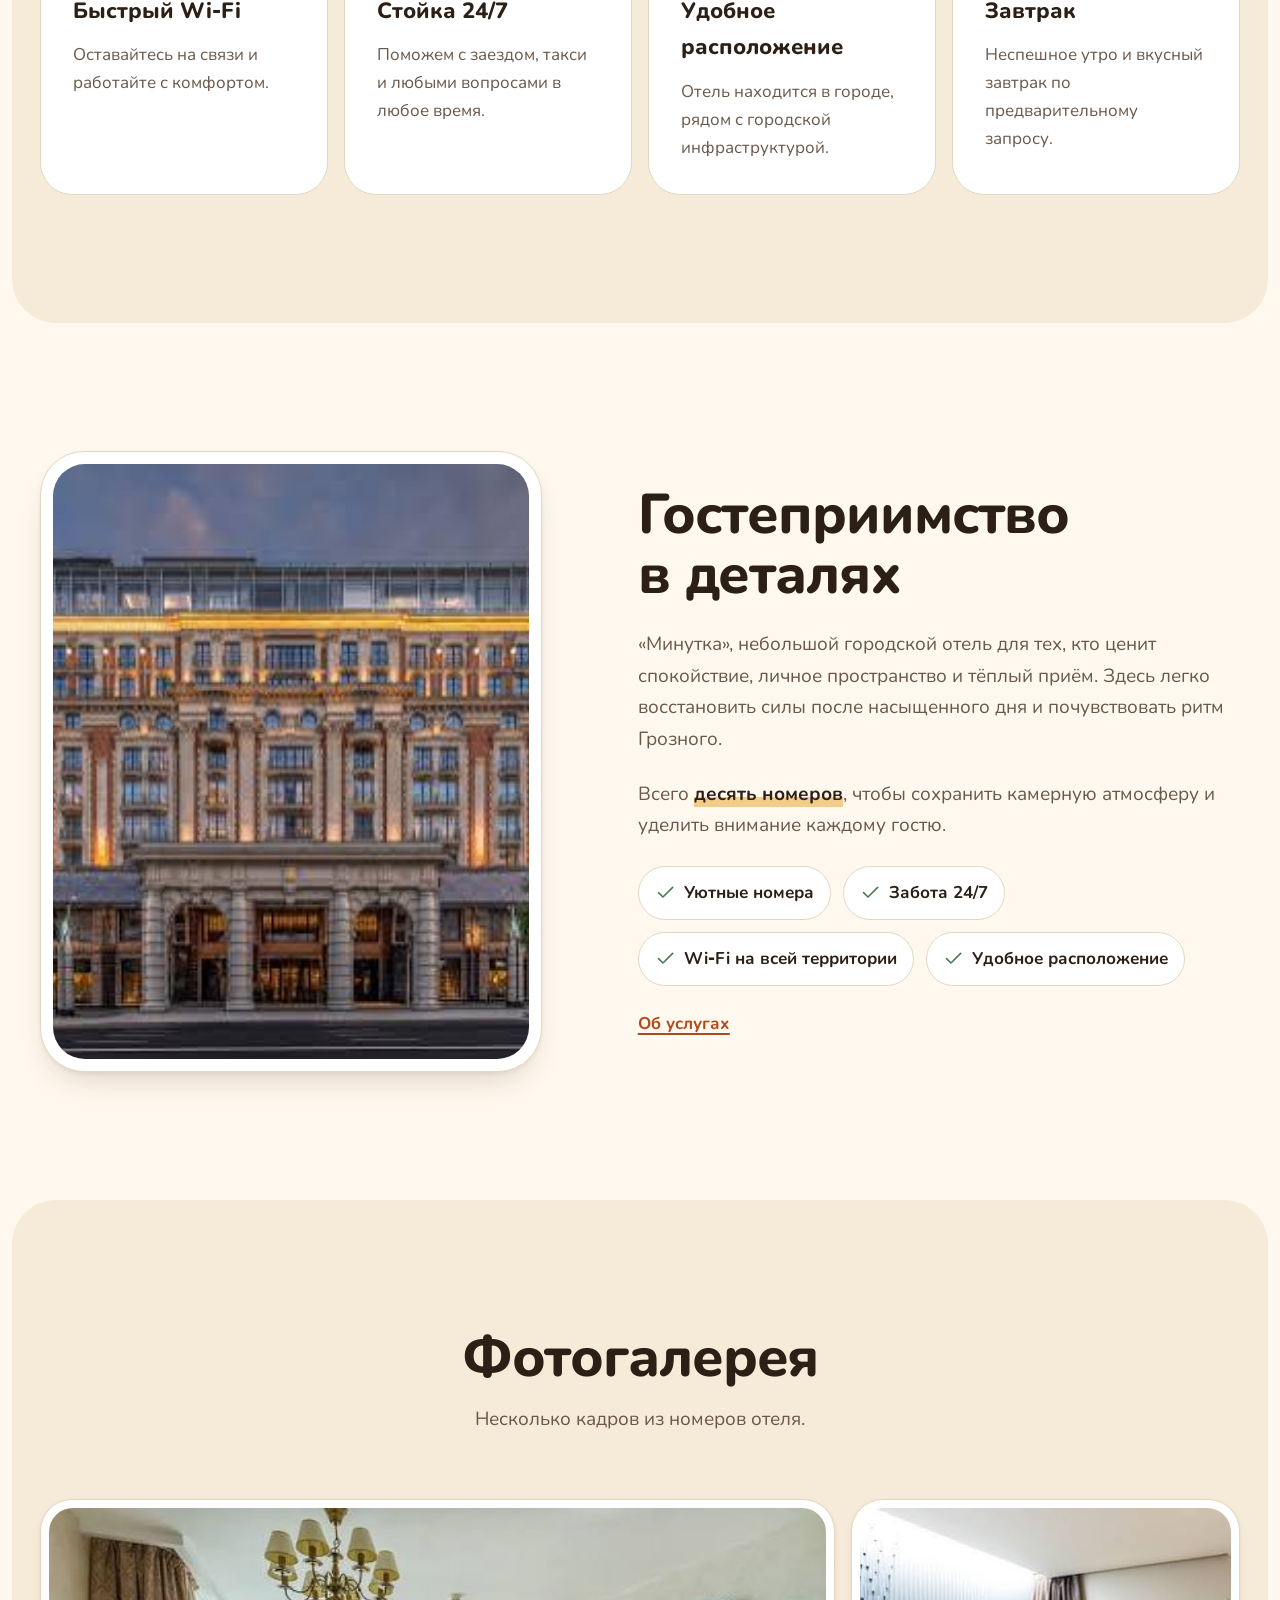
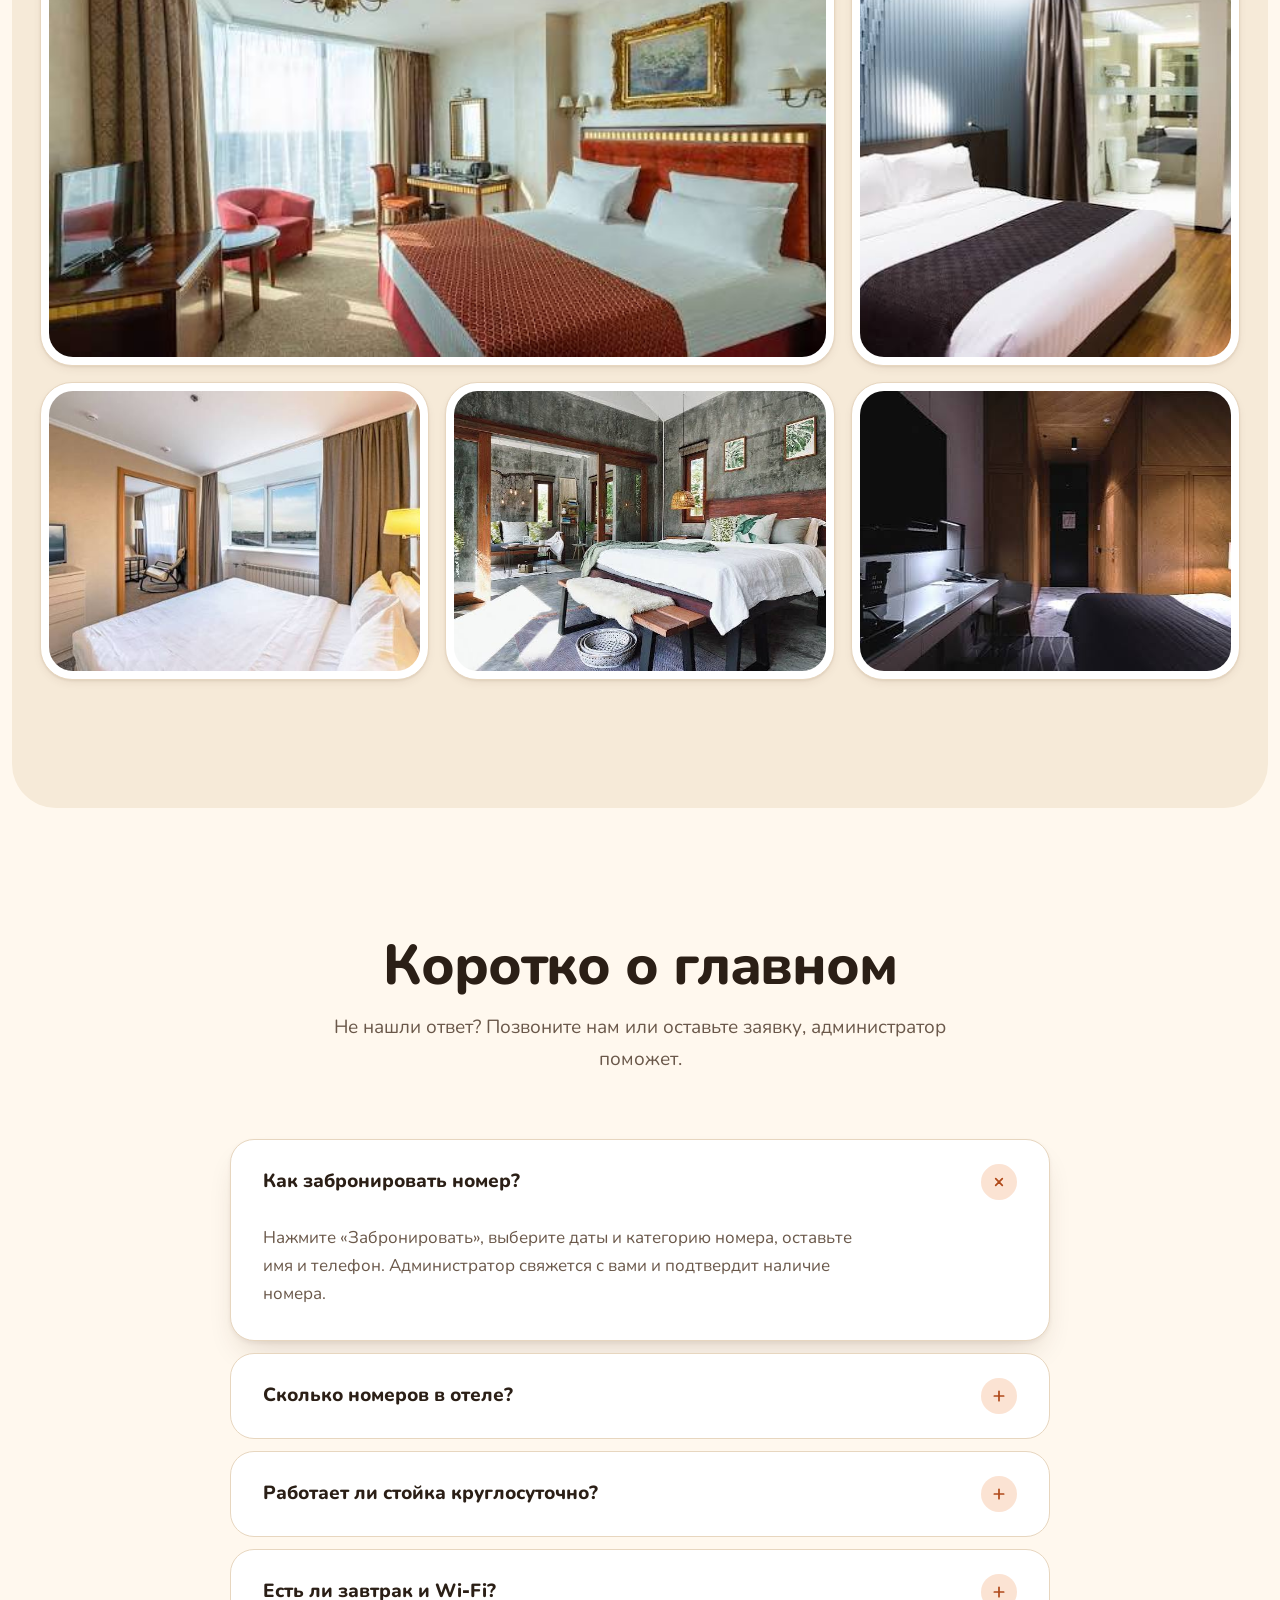
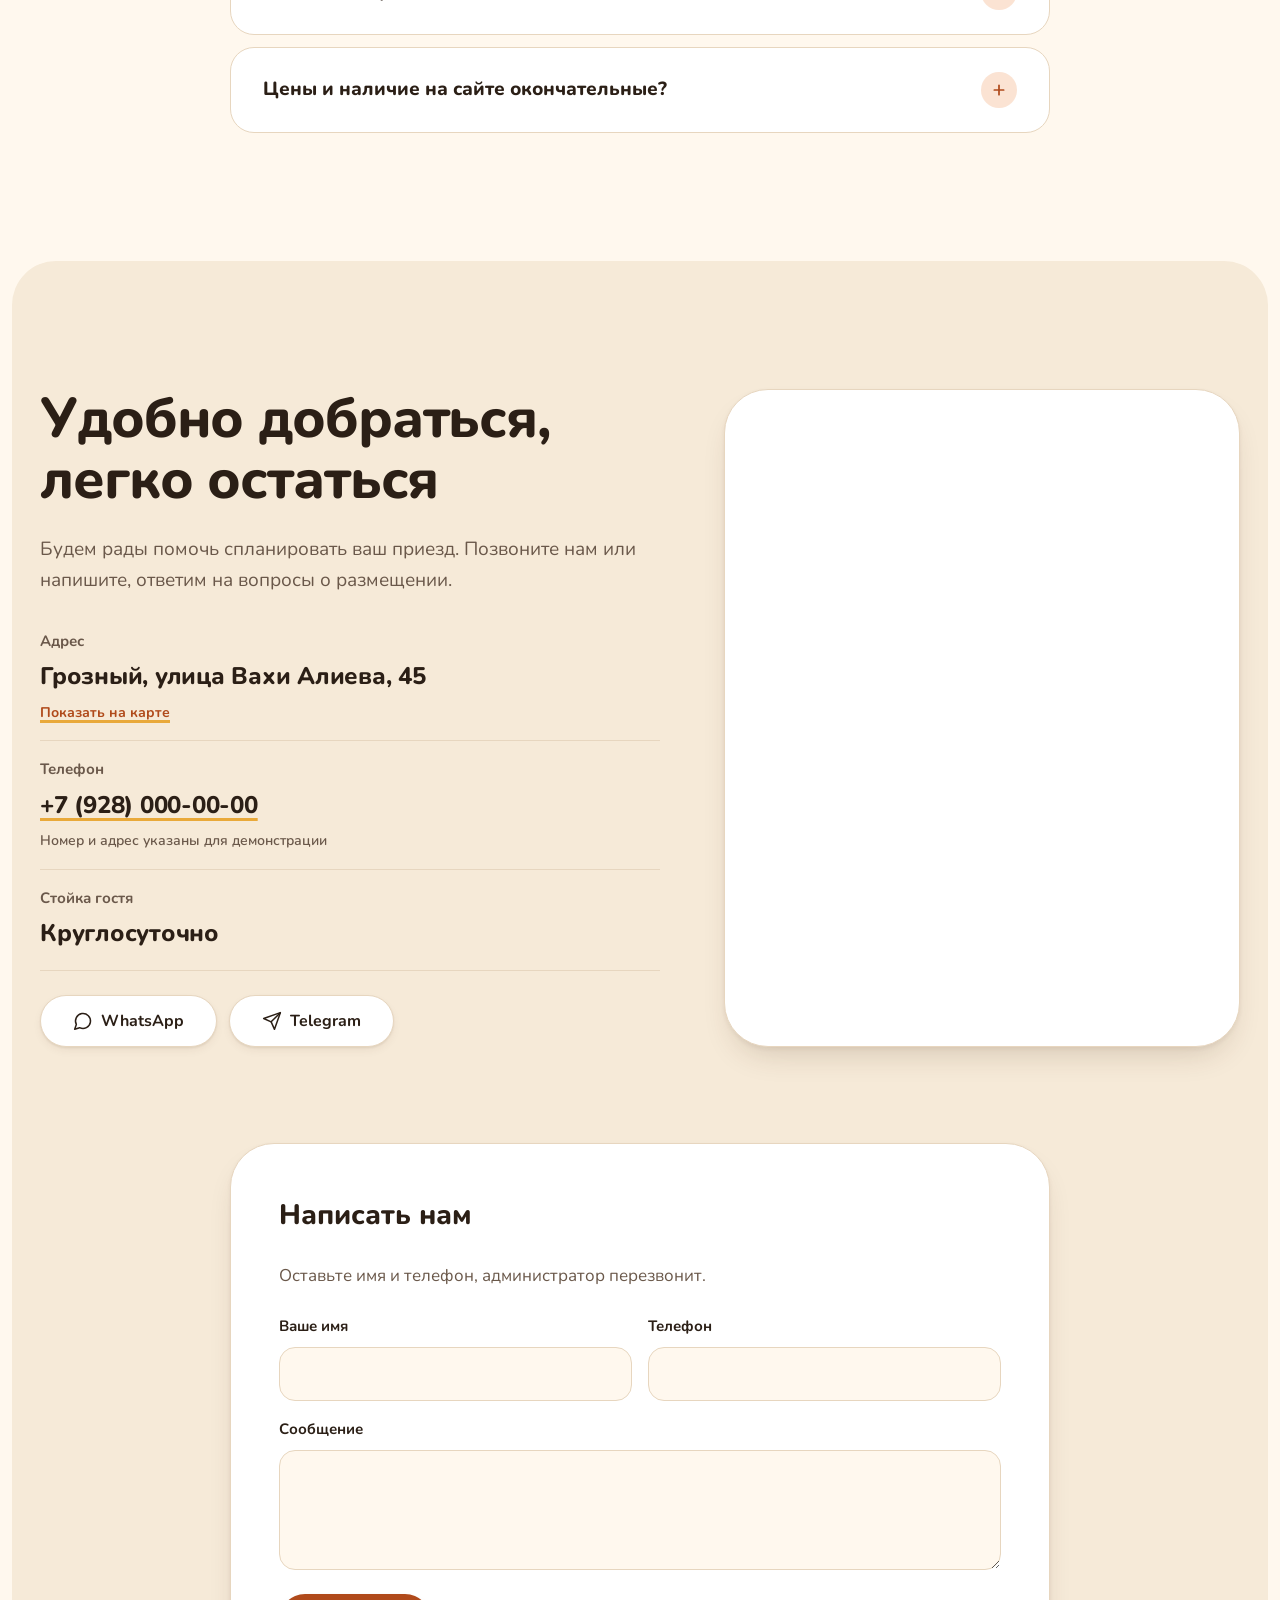
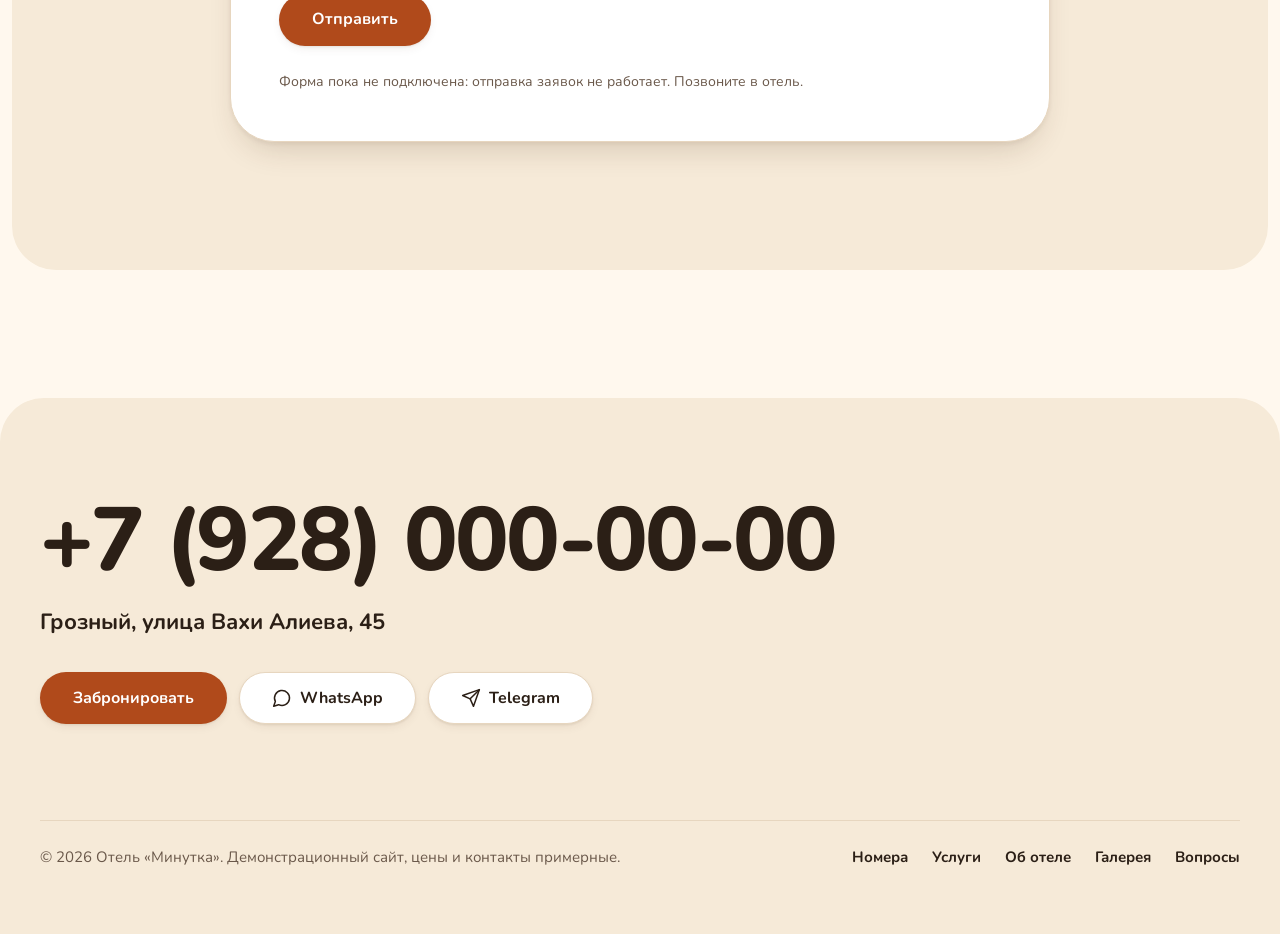
==== commit 51261414: "Make the latest mockup (warm design) the main site index.html is now the warm design; the mockup cho" ====
--- a/index.html
+++ b/index.html
@@ -4,81 +4,205 @@
   <meta charset="UTF-8">
   <meta name="viewport" content="width=device-width, initial-scale=1">
   <meta name="color-scheme" content="light dark">
-  <title>Минутка: макеты сайта</title>
-  <meta name="description" content="Все макеты сайта отеля «Минутка» в одном месте: выберите любой и откройте целиком.">
-  <style>
-    @font-face { font-family: Nunito; src: url("fonts/nunito-cyrillic.woff2") format("woff2"); font-weight: 400 800; font-display: swap; unicode-range: U+0301, U+0400-045F, U+0490-0491, U+04B0-04B1, U+2116; }
-    @font-face { font-family: Nunito; src: url("fonts/nunito-latin.woff2") format("woff2"); font-weight: 400 800; font-display: swap; unicode-range: U+0000-00FF, U+0131, U+0152-0153, U+02BB-02BC, U+02C6, U+02DA, U+02DC, U+0304, U+0308, U+0329, U+2000-206F, U+20AC, U+2122, U+2191, U+2193, U+2212, U+2215, U+FEFF, U+FFFD; }
-    :root { --bg: #fff8ee; --bg2: #f6ead8; --surface: #fff; --ink: #2b1f16; --muted: #6a584a; --accent: #b04a1b; --on-accent: #fff; --line: #e7d6bf; --chip: #fbe3d3; --shadow: 0 2px 4px rgb(70 40 15 / .06), 0 16px 32px -12px rgb(70 40 15 / .2); }
-    @media (prefers-color-scheme: dark) { :root { --bg: #1b1410; --bg2: #241b15; --surface: #2b211a; --ink: #fbeedd; --muted: #c9b5a2; --accent: #f09660; --on-accent: #2a150a; --line: #3b2e25; --chip: #3d2a1e; --shadow: 0 16px 32px -12px rgb(0 0 0 / .5); } }
-    * { box-sizing: border-box; }
-    body { margin: 0; background: var(--bg); color: var(--ink); font: 400 1.0625rem/1.6 Nunito, ui-rounded, "Segoe UI", system-ui, sans-serif; -webkit-font-smoothing: antialiased; }
-    a { color: inherit; }
-    :focus-visible { outline: 3px solid var(--accent); outline-offset: 3px; border-radius: 16px; }
-    .wrap { width: min(1200px, calc(100% - 32px)); margin-inline: auto; }
-    header { padding: 72px 0 40px; display: grid; gap: 16px; max-width: 760px; }
-    h1 { margin: 0; font-size: clamp(2.25rem, 5vw, 3.75rem); line-height: 1.05; font-weight: 800; letter-spacing: -0.02em; text-wrap: balance; }
-    header p { margin: 0; color: var(--muted); font-size: 1.1875rem; }
-    .hint { display: inline-flex; align-items: center; gap: 10px; width: fit-content; padding: 10px 18px; border-radius: 999px; background: var(--chip); font-weight: 700; font-size: .9375rem; }
-    .grid { display: grid; grid-template-columns: repeat(3, minmax(0, 1fr)); gap: 24px; padding-bottom: 96px; margin: 0; list-style: none; }
-    .card { display: grid; grid-template-rows: auto 1fr; padding: 10px; border-radius: 32px; background: var(--surface); border: 1px solid var(--line); box-shadow: var(--shadow); transition: transform .45s cubic-bezier(.22, 1, .36, 1), box-shadow .45s; }
-    .card:hover { transform: translateY(-6px); }
-    .shot { position: relative; display: block; aspect-ratio: 16 / 10; overflow: hidden; border-radius: 24px; background: var(--bg2); }
-    .shot img { width: 100%; height: 100%; object-fit: cover; object-position: top; transition: transform .8s cubic-bezier(.22, 1, .36, 1); }
-    .card:hover .shot img { transform: scale(1.04); }
-    .num { position: absolute; left: 12px; top: 12px; display: grid; place-items: center; min-width: 40px; height: 40px; padding: 0 12px; border-radius: 999px; background: #1f1712; color: #fff; font-weight: 800; }
-    .body { display: grid; gap: 10px; align-content: start; padding: 20px 14px 12px; }
-    .tag { width: fit-content; padding: 4px 12px; border-radius: 999px; background: var(--chip); color: var(--accent); font-weight: 800; font-size: .8125rem; }
-    h2 { margin: 0; font-size: 1.5rem; line-height: 1.15; font-weight: 800; }
-    .body p { margin: 0; color: var(--muted); font-size: 1rem; }
-    .actions { display: flex; flex-wrap: wrap; align-items: center; gap: 12px 20px; margin-top: 8px; }
-    .btn { display: inline-flex; align-items: center; justify-content: center; min-height: 48px; padding: 0 24px; border-radius: 999px; background: var(--accent); color: var(--on-accent); font-weight: 800; text-decoration: none; transition: transform .3s cubic-bezier(.34, 1.4, .64, 1); }
-    .btn:hover { transform: translateY(-3px); }
-    .link { color: var(--accent); font-weight: 700; text-underline-offset: .25em; text-decoration-thickness: 2px; }
-    footer { padding: 0 0 64px; color: var(--muted); font-size: .9375rem; }
-    @media (max-width: 1000px) { .grid { grid-template-columns: repeat(2, minmax(0, 1fr)); } }
-    @media (max-width: 640px) { .grid { grid-template-columns: minmax(0, 1fr); } header { padding-top: 48px; } }
-    @media (prefers-reduced-motion: reduce) { * { transition: none !important; } }
-  </style>
+  <meta name="theme-color" content="#fff8ee">
+  <meta name="description" content="Минутка, камерный отель в Грозном. Выберите номер и отправьте заявку на бронирование.">
+  <title data-i18n="meta.title">Минутка, отель в Грозном</title>
+  <script>try{var t=localStorage.getItem('theme')||(matchMedia('(prefers-color-scheme: dark)').matches?'dark':'light');document.documentElement.dataset.theme=t}catch(e){}</script>
+  <link rel="stylesheet" href="styles.css">
 </head>
 <body>
-  <div class="wrap">
-    <header>
-      <h1>Макеты сайта отеля «Минутка»</h1>
-      <p>Здесь собраны все варианты сайта по ходу работы. Выберите любой, и он откроется целиком. На каждой странице слева внизу есть кнопка «Макеты»: по ней можно в любой момент перейти на другой вариант.</p>
-      <span class="hint">Все тексты, цены и контакты на макетах демонстрационные</span>
-    </header>
-    <main>
-      <ul class="grid" id="grid"></ul>
-      <noscript>
-        <p>Включите JavaScript, чтобы увидеть карточки. Или откройте макет напрямую: <a href="versions/v8/index.html">8</a>, <a href="versions/v7/index.html">7</a>, <a href="versions/v6/index.html">6</a>, <a href="versions/v5/index.html">5</a>, <a href="versions/v4/index.html">4</a>, <a href="versions/v3/index.html">3</a>, <a href="versions/v2/index.html">2</a>, <a href="versions/v1/index.html">1</a>.</p>
-      </noscript>
-    </main>
-    <footer>Новые макеты появляются здесь сами, как только они добавлены в папку versions.</footer>
-  </div>
-  <script src="switcher.js"></script>
-  <script>
-    (function () {
-      var grid = document.getElementById('grid');
-      (window.MOCKUPS || []).forEach(function (m) {
-        var li = document.createElement('li'); li.className = 'card';
-        var url = 'versions/' + m.id + '/index.html';
-        var a = document.createElement('a'); a.className = 'shot'; a.href = url; a.setAttribute('aria-label', 'Открыть макет ' + m.num + ': ' + m.title);
-        var img = document.createElement('img'); img.src = 'previews/' + m.id + '.jpg'; img.alt = ''; img.width = 960; img.height = 600; img.loading = m.num > 6 ? 'eager' : 'lazy';
-        var n = document.createElement('span'); n.className = 'num'; n.textContent = m.num;
-        a.append(img, n);
-        var body = document.createElement('div'); body.className = 'body';
-        if (m.tag) { var t = document.createElement('span'); t.className = 'tag'; t.textContent = m.tag; body.append(t); }
-        var h = document.createElement('h2'); h.textContent = m.title;
-        var p = document.createElement('p'); p.textContent = m.desc;
-        var act = document.createElement('div'); act.className = 'actions';
-        var open = document.createElement('a'); open.className = 'btn'; open.href = url; open.textContent = 'Открыть макет';
-        act.append(open);
-        if (m.prUrl) { var pr = document.createElement('a'); pr.className = 'link'; pr.href = m.prUrl; pr.target = '_blank'; pr.rel = 'noopener'; pr.textContent = 'Pull request №' + m.pr; act.append(pr); }
-        body.append(h, p, act);
-        li.append(a, body); grid.append(li);
-      });
-    })();
-  </script>
+  <a class="skip" href="#main" data-i18n="skip">Перейти к содержимому</a>
+
+  <header class="nav" id="nav">
+    <div class="nav-pill">
+      <a class="brand" href="#top" aria-label="Минутка" data-i18n-attr="aria-label:brand.home"><span class="brand-mark" aria-hidden="true">М</span><span data-i18n="brand">Минутка</span></a>
+      <nav class="nav-links" aria-label="Разделы" data-i18n-attr="aria-label:nav.label">
+        <a href="#rooms" data-i18n="nav.rooms">Номера</a><a href="#services" data-i18n="nav.services">Услуги</a><a href="#about" data-i18n="nav.about">Об отеле</a><a href="#gallery" data-i18n="nav.gallery">Галерея</a><a href="#faq" data-i18n="nav.faq">Вопросы</a><a href="#contacts" data-i18n="nav.contacts">Контакты</a>
+      </nav>
+      <div class="nav-tools">
+        <div class="lang" role="group" aria-label="Язык" data-i18n-attr="aria-label:lang.label">
+          <button type="button" data-lang="ru" aria-pressed="true">RU</button><button type="button" data-lang="en" aria-pressed="false">EN</button><button type="button" data-lang="ce" aria-pressed="false" hidden>НО</button>
+        </div>
+        <button class="icon-btn theme-toggle" type="button" id="themeToggle" aria-label="Тема" data-i18n-attr="aria-label:theme.toggle"><svg class="i sun" viewBox="0 0 24 24" aria-hidden="true"><circle cx="12" cy="12" r="4"/><path d="M12 2v2M12 20v2M4.93 4.93l1.41 1.41M17.66 17.66l1.41 1.41M2 12h2M20 12h2M6.34 17.66l-1.41 1.41M19.07 4.93l-1.41 1.41"/></svg><svg class="i moon" viewBox="0 0 24 24" aria-hidden="true"><path d="M12 3a6 6 0 0 0 9 9 9 9 0 1 1-9-9Z"/></svg></button>
+        <button class="btn btn-primary btn-small" type="button" data-book data-i18n="book">Забронировать</button>
+        <button class="icon-btn burger" type="button" id="burger" aria-expanded="false" aria-controls="navSheet" aria-label="Меню" data-i18n-attr="aria-label:menu"><svg class="i menu" viewBox="0 0 24 24" aria-hidden="true"><path d="M4 6h16M4 12h16M4 18h16"/></svg></button>
+      </div>
+    </div>
+    <nav class="nav-sheet" id="navSheet" aria-label="Разделы" data-i18n-attr="aria-label:nav.label">
+      <a href="#rooms" data-i18n="nav.rooms">Номера</a><a href="#services" data-i18n="nav.services">Услуги</a><a href="#about" data-i18n="nav.about">Об отеле</a><a href="#gallery" data-i18n="nav.gallery">Галерея</a><a href="#faq" data-i18n="nav.faq">Вопросы</a><a href="#contacts" data-i18n="nav.contacts">Контакты</a>
+    </nav>
+  </header>
+
+  <main id="main">
+    <section class="hero" id="top">
+      <div class="hero-bg" id="heroBg"><img src="photo-4.jpg" alt="Просторный номер с тёплым светом и большой кроватью" data-i18n-attr="alt:hero.alt" width="738" height="414" fetchpriority="high"></div>
+      <div class="hero-inner">
+        <h1 data-i18n="hero.title">Добро пожаловать в «Минутку»</h1>
+        <p data-i18n="hero.lead">Тёплый свет, спокойная атмосфера и комфорт, который чувствуется в каждой детали.</p>
+        <div class="hero-actions">
+          <button class="btn btn-primary" type="button" data-book><span data-i18n="book">Забронировать</span><svg class="i arrow" viewBox="0 0 24 24" aria-hidden="true"><path d="M5 12h14M13 6l6 6-6 6"/></svg></button>
+          <a class="btn btn-ghost" href="#rooms" data-i18n="hero.rooms">Номера и сьюты</a>
+        </div>
+      </div>
+      <ul class="hero-facts" aria-label="Коротко об отеле" data-i18n-attr="aria-label:hero.facts">
+        <li class="chip"><svg class="i bed" viewBox="0 0 24 24" aria-hidden="true"><path d="M2 4v16"/><path d="M2 8h18a2 2 0 0 1 2 2v10"/><path d="M2 17h20"/><path d="M6 8v9"/></svg><span data-i18n="hero.f1">10 номеров</span></li>
+        <li class="chip"><svg class="i clock" viewBox="0 0 24 24" aria-hidden="true"><circle cx="12" cy="12" r="9"/><path d="M12 7v5l3.5 2"/></svg><span data-i18n="hero.f2">Стойка 24/7</span></li>
+        <li class="chip"><svg class="i wifi" viewBox="0 0 24 24" aria-hidden="true"><path d="M5 12.55a11 11 0 0 1 14 0M1.42 9a16 16 0 0 1 21.16 0M8.53 16.11a6 6 0 0 1 6.95 0"/><path d="M12 20h.01"/></svg><span data-i18n="hero.f3">Wi‑Fi на всей территории</span></li>
+      </ul>
+    </section>
+
+    <section class="section" id="rooms">
+      <div class="container">
+        <div class="head" data-reveal><h2 data-i18n="rooms.title">Выберите номер</h2><p data-i18n="rooms.lead">Найдите подходящий вариант для вашего отдыха.</p></div>
+        <div class="rooms">
+          <article class="room" data-reveal data-room="standard" data-price="4500">
+            <div class="frame"><img src="photo-3.jpg" alt="Номер Стандарт: кровать у окна с шторами" data-i18n-attr="alt:r.standard.alt" width="638" height="480" loading="lazy"></div>
+            <div class="room-body"><p class="room-kind" data-i18n="r.standard.kind">Уютный номер</p><h3 data-i18n="r.standard.name">Стандарт</h3><p class="room-desc" data-i18n="r.standard.desc">Уютный номер для комфортного отдыха.</p>
+              <ul class="facts"><li><svg class="i user" viewBox="0 0 24 24" aria-hidden="true"><path d="M19 21v-2a4 4 0 0 0-4-4H9a4 4 0 0 0-4 4v2"/><circle cx="12" cy="7" r="4"/></svg><span data-i18n="r.standard.cap">до 2 гостей</span></li><li><svg class="i size" viewBox="0 0 24 24" aria-hidden="true"><path d="M8 3H5a2 2 0 0 0-2 2v3m18 0V5a2 2 0 0 0-2-2h-3m0 18h3a2 2 0 0 0 2-2v-3M3 16v3a2 2 0 0 0 2 2h3"/></svg><span>20 м²</span></li><li><svg class="i bed" viewBox="0 0 24 24" aria-hidden="true"><path d="M2 4v16"/><path d="M2 8h18a2 2 0 0 1 2 2v10"/><path d="M2 17h20"/><path d="M6 8v9"/></svg><span data-i18n="r.standard.beds">1 двуспальная кровать</span></li></ul></div>
+            <div class="room-foot"><p class="price"><span data-price-view>4 500 ₽</span><small data-i18n="perNight">за ночь</small></p><button class="btn btn-primary" type="button" data-book data-room-pick="standard" data-i18n="book">Забронировать</button></div>
+          </article>
+          <article class="room" data-reveal data-room="comfort" data-price="6500">
+            <div class="frame"><img src="photo-1.jpg" alt="Номер Комфорт: светлая комната с большим окном" data-i18n-attr="alt:r.comfort.alt" width="678" height="452" loading="lazy"></div>
+            <div class="room-body"><p class="room-kind" data-i18n="r.comfort.kind">Больше пространства</p><h3 data-i18n="r.comfort.name">Комфорт</h3><p class="room-desc" data-i18n="r.comfort.desc">Больше пространства и удобства для пары или семьи.</p>
+              <ul class="facts"><li><svg class="i user" viewBox="0 0 24 24" aria-hidden="true"><path d="M19 21v-2a4 4 0 0 0-4-4H9a4 4 0 0 0-4 4v2"/><circle cx="12" cy="7" r="4"/></svg><span data-i18n="r.comfort.cap">до 3 гостей</span></li><li><svg class="i size" viewBox="0 0 24 24" aria-hidden="true"><path d="M8 3H5a2 2 0 0 0-2 2v3m18 0V5a2 2 0 0 0-2-2h-3m0 18h3a2 2 0 0 0 2-2v-3M3 16v3a2 2 0 0 0 2 2h3"/></svg><span>26 м²</span></li><li><svg class="i bed" viewBox="0 0 24 24" aria-hidden="true"><path d="M2 4v16"/><path d="M2 8h18a2 2 0 0 1 2 2v10"/><path d="M2 17h20"/><path d="M6 8v9"/></svg><span data-i18n="r.comfort.beds">1 двуспальная кровать + диван</span></li></ul></div>
+            <div class="room-foot"><p class="price"><span data-price-view>6 500 ₽</span><small data-i18n="perNight">за ночь</small></p><button class="btn btn-primary" type="button" data-book data-room-pick="comfort" data-i18n="book">Забронировать</button></div>
+          </article>
+          <article class="room" data-reveal data-room="deluxe" data-price="8500">
+            <div class="frame"><img src="photo-10.jpg" alt="Номер Делюкс: тёплый свет, кровать и кресло" data-i18n-attr="alt:r.deluxe.alt" width="638" height="480" loading="lazy"></div>
+            <div class="room-body"><p class="room-kind" data-i18n="r.deluxe.kind">Особенный отдых</p><h3 data-i18n="r.deluxe.name">Делюкс</h3><p class="room-desc" data-i18n="r.deluxe.desc">Просторный номер с отдельной зоной отдыха.</p>
+              <ul class="facts"><li><svg class="i user" viewBox="0 0 24 24" aria-hidden="true"><path d="M19 21v-2a4 4 0 0 0-4-4H9a4 4 0 0 0-4 4v2"/><circle cx="12" cy="7" r="4"/></svg><span data-i18n="r.deluxe.cap">до 4 гостей</span></li><li><svg class="i size" viewBox="0 0 24 24" aria-hidden="true"><path d="M8 3H5a2 2 0 0 0-2 2v3m18 0V5a2 2 0 0 0-2-2h-3m0 18h3a2 2 0 0 0 2-2v-3M3 16v3a2 2 0 0 0 2 2h3"/></svg><span>34 м²</span></li><li><svg class="i bed" viewBox="0 0 24 24" aria-hidden="true"><path d="M2 4v16"/><path d="M2 8h18a2 2 0 0 1 2 2v10"/><path d="M2 17h20"/><path d="M6 8v9"/></svg><span data-i18n="r.deluxe.beds">1 двуспальная кровать + диван</span></li></ul></div>
+            <div class="room-foot"><p class="price"><span data-price-view>8 500 ₽</span><small data-i18n="perNight">за ночь</small></p><button class="btn btn-primary" type="button" data-book data-room-pick="deluxe" data-i18n="book">Забронировать</button></div>
+          </article>
+          <article class="room" data-reveal data-room="lux" data-price="12500">
+            <div class="frame"><img src="photo-4.jpg" alt="Номер Люкс: спальня с большой кроватью и окнами" data-i18n-attr="alt:r.lux.alt" width="738" height="414" loading="lazy"></div>
+            <div class="room-body"><p class="room-kind" data-i18n="r.lux.kind">Максимум комфорта</p><h3 data-i18n="r.lux.name">Люкс</h3><p class="room-desc" data-i18n="r.lux.desc">Просторный люкс для длительного и особенного отдыха.</p>
+              <ul class="facts"><li><svg class="i user" viewBox="0 0 24 24" aria-hidden="true"><path d="M19 21v-2a4 4 0 0 0-4-4H9a4 4 0 0 0-4 4v2"/><circle cx="12" cy="7" r="4"/></svg><span data-i18n="r.lux.cap">до 4 гостей</span></li><li><svg class="i size" viewBox="0 0 24 24" aria-hidden="true"><path d="M8 3H5a2 2 0 0 0-2 2v3m18 0V5a2 2 0 0 0-2-2h-3m0 18h3a2 2 0 0 0 2-2v-3M3 16v3a2 2 0 0 0 2 2h3"/></svg><span>48 м²</span></li><li><svg class="i bed" viewBox="0 0 24 24" aria-hidden="true"><path d="M2 4v16"/><path d="M2 8h18a2 2 0 0 1 2 2v10"/><path d="M2 17h20"/><path d="M6 8v9"/></svg><span data-i18n="r.lux.beds">Спальня и гостиная</span></li></ul></div>
+            <div class="room-foot"><p class="price"><span data-price-view>12 500 ₽</span><small data-i18n="perNight">за ночь</small></p><button class="btn btn-primary" type="button" data-book data-room-pick="lux" data-i18n="book">Забронировать</button></div>
+          </article>
+        </div>
+        <p class="note" data-i18n="rooms.note">Цены показаны для демонстрации. Точную стоимость и наличие на ваши даты подтвердит администратор.</p>
+      </div>
+    </section>
+
+    <section class="section section-alt" id="services">
+      <div class="container">
+        <div class="head" data-reveal><h2 data-i18n="svc.title">Приятные детали</h2><p data-i18n="svc.lead">Забота о гостях, комфорт в номерах и внимание к мелочам, чтобы вы могли просто отдыхать.</p></div>
+        <ul class="services">
+          <li class="service" data-reveal><span class="ico"><svg class="i wifi" viewBox="0 0 24 24" aria-hidden="true"><path d="M5 12.55a11 11 0 0 1 14 0M1.42 9a16 16 0 0 1 21.16 0M8.53 16.11a6 6 0 0 1 6.95 0"/><path d="M12 20h.01"/></svg></span><h3 data-i18n="svc.wifi.t">Быстрый Wi‑Fi</h3><p data-i18n="svc.wifi.d">Оставайтесь на связи и работайте с комфортом.</p></li>
+          <li class="service" data-reveal><span class="ico"><svg class="i clock" viewBox="0 0 24 24" aria-hidden="true"><circle cx="12" cy="12" r="9"/><path d="M12 7v5l3.5 2"/></svg></span><h3 data-i18n="svc.desk.t">Стойка 24/7</h3><p data-i18n="svc.desk.d">Поможем с заездом, такси и любыми вопросами в любое время.</p></li>
+          <li class="service" data-reveal><span class="ico"><svg class="i pin" viewBox="0 0 24 24" aria-hidden="true"><path d="M20 10c0 6-8 12-8 12s-8-6-8-12a8 8 0 0 1 16 0Z"/><circle cx="12" cy="10" r="3"/></svg></span><h3 data-i18n="svc.loc.t">Удобное расположение</h3><p data-i18n="svc.loc.d">Отель находится в городе, рядом с городской инфраструктурой.</p></li>
+          <li class="service" data-reveal><span class="ico"><svg class="i coffee" viewBox="0 0 24 24" aria-hidden="true"><path d="M17 8h1a4 4 0 0 1 0 8h-1"/><path d="M3 8h14v9a4 4 0 0 1-4 4H7a4 4 0 0 1-4-4Z"/><path d="M6 2v3M10 2v3M14 2v3"/></svg></span><h3 data-i18n="svc.bf.t">Завтрак</h3><p data-i18n="svc.bf.d">Неспешное утро и вкусный завтрак по предварительному запросу.</p></li>
+        </ul>
+      </div>
+    </section>
+
+    <section class="section" id="about">
+      <div class="container about">
+        <div class="frame-card" data-reveal><div class="frame"><img src="photo-0.jpg" alt="Фасад отеля вечером, окна светятся тёплым светом" data-i18n-attr="alt:about.alt" width="459" height="289" loading="lazy"></div></div>
+        <div class="about-text" data-reveal>
+          <h2 data-i18n="about.title">Гостеприимство в деталях</h2>
+          <p data-i18n="about.p1">«Минутка», небольшой городской отель для тех, кто ценит спокойствие, личное пространство и тёплый приём. Здесь легко восстановить силы после насыщенного дня и почувствовать ритм Грозного.</p>
+          <p data-i18n-html="about.p2">Всего <strong>десять номеров</strong>, чтобы сохранить камерную атмосферу и уделить внимание каждому гостю.</p>
+          <ul class="checks"><li><svg class="i check" viewBox="0 0 24 24" aria-hidden="true"><path d="M20 6 9 17l-5-5"/></svg><span data-i18n="about.c1">Уютные номера</span></li><li><svg class="i check" viewBox="0 0 24 24" aria-hidden="true"><path d="M20 6 9 17l-5-5"/></svg><span data-i18n="about.c2">Забота 24/7</span></li><li><svg class="i check" viewBox="0 0 24 24" aria-hidden="true"><path d="M20 6 9 17l-5-5"/></svg><span data-i18n="about.c3">Wi‑Fi на всей территории</span></li><li><svg class="i check" viewBox="0 0 24 24" aria-hidden="true"><path d="M20 6 9 17l-5-5"/></svg><span data-i18n="about.c4">Удобное расположение</span></li></ul>
+          <a class="link" href="#services" data-i18n="about.link">Об услугах</a>
+        </div>
+      </div>
+    </section>
+
+    <section class="section section-alt" id="gallery">
+      <div class="container">
+        <div class="head" data-reveal><h2 data-i18n="gal.title">Фотогалерея</h2><p data-i18n="gal.lead">Несколько кадров из номеров отеля.</p></div>
+        <ul class="gallery">
+          <li class="shot" data-reveal><div class="frame"><img src="photo-6.jpg" alt="Номер с красным изголовьем кровати и хрустальной люстрой" data-i18n-attr="alt:g1" width="588" height="340" loading="lazy"></div></li>
+          <li class="shot" data-reveal><div class="frame"><img src="photo-5.jpg" alt="Кровать и ванная комната за стеклянной перегородкой" data-i18n-attr="alt:g2" width="678" height="452" loading="lazy"></div></li>
+          <li class="shot" data-reveal><div class="frame"><img src="photo-2.jpg" alt="Кровать у окна, коричневые шторы и торшер" data-i18n-attr="alt:g3" width="547" height="365" loading="lazy"></div></li>
+          <li class="shot" data-reveal><div class="frame"><img src="photo-8.jpg" alt="Номер с бетонными стенами, деревом и зелёными акцентами" data-i18n-attr="alt:g4" width="638" height="480" loading="lazy"></div></li>
+          <li class="shot" data-reveal><div class="frame"><img src="photo-9.jpg" alt="Номер с рабочим столом и тёмной отделкой" data-i18n-attr="alt:g5" width="579" height="320" loading="lazy"></div></li>
+        </ul>
+      </div>
+    </section>
+
+    <section class="section" id="faq">
+      <div class="container">
+        <div class="head" data-reveal><h2 data-i18n="faq.title">Коротко о главном</h2><p data-i18n="faq.lead">Не нашли ответ? Позвоните нам или оставьте заявку, администратор поможет.</p></div>
+        <div class="faq">
+          <details data-reveal open><summary data-i18n="faq.q1">Как забронировать номер?</summary><p data-i18n="faq.a1">Нажмите «Забронировать», выберите даты и категорию номера, оставьте имя и телефон. Администратор свяжется с вами и подтвердит наличие номера.</p></details>
+          <details data-reveal><summary data-i18n="faq.q2">Сколько номеров в отеле?</summary><p data-i18n="faq.a2">Всего десять номеров в четырёх категориях: Стандарт, Комфорт, Делюкс и Люкс. Камерный формат позволяет уделить внимание каждому гостю.</p></details>
+          <details data-reveal><summary data-i18n="faq.q3">Работает ли стойка круглосуточно?</summary><p data-i18n="faq.a3">Да, стойка гостя работает 24/7: поможем с заездом, такси и любыми вопросами в любое время.</p></details>
+          <details data-reveal><summary data-i18n="faq.q4">Есть ли завтрак и Wi‑Fi?</summary><p data-i18n="faq.a4">Wi‑Fi доступен на всей территории отеля. Завтрак организуем по предварительному запросу.</p></details>
+          <details data-reveal><summary data-i18n="faq.q5">Цены и наличие на сайте окончательные?</summary><p data-i18n="faq.a5">Сейчас сайт демонстрационный: цены и данные примерные. Точную стоимость и доступность на ваши даты подтверждает администратор.</p></details>
+        </div>
+      </div>
+    </section>
+
+    <section class="section section-alt" id="contacts">
+      <div class="container">
+        <div class="contact-grid">
+          <div class="contact-copy" data-reveal>
+            <h2 data-i18n="ct.title">Удобно добраться, легко остаться</h2>
+            <p data-i18n="ct.lead">Будем рады помочь спланировать ваш приезд. Позвоните нам или напишите, ответим на вопросы о размещении.</p>
+            <dl class="contact-list">
+              <div><dt data-i18n="ct.addr">Адрес</dt><dd><span data-i18n="ct.addrv">Грозный, улица Вахи Алиева, 45</span><small><a class="link" href="https://yandex.ru/maps/?text=%D0%93%D1%80%D0%BE%D0%B7%D0%BD%D1%8B%D0%B9%2C%20%D1%83%D0%BB%D0%B8%D1%86%D0%B0%20%D0%92%D0%B0%D1%85%D0%B8%20%D0%90%D0%BB%D0%B8%D0%B5%D0%B2%D0%B0%2C%2045" target="_blank" rel="noopener" data-i18n="ct.maplink">Показать на карте</a></small></dd></div>
+              <div><dt data-i18n="ct.phone">Телефон</dt><dd><a href="tel:+79280000000">+7 (928) 000-00-00</a><small data-i18n="ct.demo">Номер и адрес указаны для демонстрации</small></dd></div>
+              <div><dt data-i18n="ct.desk">Стойка гостя</dt><dd data-i18n="ct.deskv">Круглосуточно</dd></div>
+            </dl>
+            <div class="messengers">
+              <a class="btn btn-soft" href="https://wa.me/79280000000" target="_blank" rel="noopener"><svg class="i chat" viewBox="0 0 24 24" aria-hidden="true"><path d="M7.9 20A9 9 0 1 0 4 16.1L2 22Z"/></svg><span>WhatsApp</span></a>
+              <a class="btn btn-soft" href="tg://resolve?phone=79280000000"><svg class="i send" viewBox="0 0 24 24" aria-hidden="true"><path d="m22 2-7 20-4-9-9-4Z"/><path d="M22 2 11 13"/></svg><span>Telegram</span></a>
+            </div>
+          </div>
+          <div class="map" data-reveal><iframe title="Карта Грозного" data-i18n-attr="title:ct.map" loading="lazy" referrerpolicy="no-referrer" src="https://www.openstreetmap.org/export/embed.html?bbox=45.64%2C43.30%2C45.76%2C43.34&amp;layer=mapnik"></iframe></div>
+        </div>
+        <form class="form-card" id="contactForm" data-reveal>
+          <h3 data-i18n="cf.title">Написать нам</h3>
+          <p data-i18n="cf.lead">Оставьте имя и телефон, администратор перезвонит.</p>
+          <div class="fields">
+            <div class="field"><label for="cfName" data-i18n="f.name">Ваше имя</label><input id="cfName" name="name" required autocomplete="name"></div>
+            <div class="field"><label for="cfPhone" data-i18n="f.phone">Телефон</label><input id="cfPhone" name="phone" type="tel" required autocomplete="tel" inputmode="tel"></div>
+            <div class="field wide"><label for="cfMsg" data-i18n="f.msg">Сообщение</label><textarea id="cfMsg" name="message"></textarea></div>
+          </div>
+          <div><button class="btn btn-primary" type="submit" data-i18n="cf.send">Отправить</button></div>
+          <p class="fineprint" data-i18n="f.demo">Форма пока не подключена: отправка заявок не работает. Позвоните в отель.</p>
+        </form>
+      </div>
+    </section>
+  </main>
+
+  <footer class="foot">
+    <div class="container">
+      <a class="foot-phone" href="tel:+79280000000">+7 (928) 000-00-00</a>
+      <p class="foot-addr" data-i18n="ct.addrv">Грозный, улица Вахи Алиева, 45</p>
+      <div class="foot-cta"><button class="btn btn-primary" type="button" data-book data-i18n="book">Забронировать</button><a class="btn btn-soft" href="https://wa.me/79280000000" target="_blank" rel="noopener"><svg class="i chat" viewBox="0 0 24 24" aria-hidden="true"><path d="M7.9 20A9 9 0 1 0 4 16.1L2 22Z"/></svg><span>WhatsApp</span></a><a class="btn btn-soft" href="tg://resolve?phone=79280000000"><svg class="i send" viewBox="0 0 24 24" aria-hidden="true"><path d="m22 2-7 20-4-9-9-4Z"/><path d="M22 2 11 13"/></svg><span>Telegram</span></a></div>
+      <div class="foot-row">
+        <p data-i18n="foot.note">© 2026 Отель «Минутка». Демонстрационный сайт, цены и контакты примерные.</p>
+        <nav class="foot-links" aria-label="Разделы" data-i18n-attr="aria-label:nav.label"><a href="#rooms" data-i18n="nav.rooms">Номера</a><a href="#services" data-i18n="nav.services">Услуги</a><a href="#about" data-i18n="nav.about">Об отеле</a><a href="#gallery" data-i18n="nav.gallery">Галерея</a><a href="#faq" data-i18n="nav.faq">Вопросы</a></nav>
+      </div>
+    </div>
+  </footer>
+
+  <div class="book-bar" id="bookBar"><button class="btn btn-primary" type="button" data-book data-i18n="book">Забронировать</button><a class="btn btn-soft" href="tel:+79280000000" aria-label="Позвонить" data-i18n-attr="aria-label:call"><svg class="i phone" viewBox="0 0 24 24" aria-hidden="true"><path d="M22 16.92v3a2 2 0 0 1-2.18 2 19.79 19.79 0 0 1-8.63-3.07 19.5 19.5 0 0 1-6-6 19.79 19.79 0 0 1-3.07-8.67A2 2 0 0 1 4.11 2h3a2 2 0 0 1 2 1.72c.13.96.36 1.9.7 2.81a2 2 0 0 1-.45 2.11L8.09 9.91a16 16 0 0 0 6 6l1.27-1.27a2 2 0 0 1 2.11-.45c.91.34 1.85.57 2.81.7A2 2 0 0 1 22 16.92z"/></svg></a></div>
+
+  <dialog id="bookDialog" aria-labelledby="bookTitle">
+    <div class="dlg">
+      <button class="icon-btn dlg-close" type="button" id="bookClose" aria-label="Закрыть" data-i18n-attr="aria-label:close"><svg class="i x" viewBox="0 0 24 24" aria-hidden="true"><path d="M18 6 6 18M6 6l12 12"/></svg></button>
+      <h2 id="bookTitle" data-i18n="bk.title">Заявка на бронирование</h2>
+      <p data-i18n="bk.lead">Оставьте контакты, администратор свяжется с вами и подтвердит наличие номера.</p>
+      <form id="bookForm">
+        <div class="fields">
+          <div class="field"><label for="bkName" data-i18n="f.name">Ваше имя</label><input id="bkName" name="name" required autocomplete="name"></div>
+          <div class="field"><label for="bkPhone" data-i18n="f.phone">Телефон</label><input id="bkPhone" name="phone" type="tel" required autocomplete="tel" inputmode="tel"></div>
+          <div class="field"><label for="bkIn" data-i18n="f.in">Заезд</label><input id="bkIn" name="checkin" type="date" required></div>
+          <div class="field"><label for="bkOut" data-i18n="f.out">Выезд</label><input id="bkOut" name="checkout" type="date" required></div>
+          <div class="field"><label for="bkGuests" data-i18n="f.guests">Гости</label><select id="bkGuests" name="guests"><option value="1">1</option><option value="2" selected>2</option><option value="3">3</option><option value="4">4</option></select></div>
+          <div class="field"><label for="bkRoom" data-i18n="f.room">Категория номера</label><select id="bkRoom" name="room"></select></div>
+        </div>
+        <div class="summary" id="bkSummary" aria-live="polite"></div>
+        <button class="btn btn-primary" type="submit" data-i18n="bk.send">Отправить заявку</button>
+        <p class="fineprint" data-i18n="f.demo">Форма пока не подключена: отправка заявок не работает. Позвоните в отель.</p>
+      </form>
+    </div>
+  </dialog>
+  <div class="toast" id="toast" role="status" aria-live="polite"></div>
+  <script src="app.js" defer></script>
 </body>
 </html>
--- a/styles.css
+++ b/styles.css
@@ -0,0 +1,266 @@
+/* Минутка. Tokens and rules follow design-system/minutka-warm/MASTER.md */
+@font-face { font-family: Nunito; src: url("fonts/nunito-cyrillic.woff2") format("woff2"); font-style: normal; font-weight: 400 800; font-display: swap; unicode-range: U+0301, U+0400-045F, U+0490-0491, U+04B0-04B1, U+2116; }
+@font-face { font-family: Nunito; src: url("fonts/nunito-latin.woff2") format("woff2"); font-style: normal; font-weight: 400 800; font-display: swap; unicode-range: U+0000-00FF, U+0131, U+0152-0153, U+02BB-02BC, U+02C6, U+02DA, U+02DC, U+0304, U+0308, U+0329, U+2000-206F, U+20AC, U+2122, U+2191, U+2193, U+2212, U+2215, U+FEFF, U+FFFD; }
+
+:root {
+  color-scheme: light;
+  --bg: #fff8ee; --bg-2: #f6ead8; --surface: #ffffff; --ink: #2b1f16; --muted: #6a584a;
+  --accent: #b04a1b; --on-accent: #ffffff; --accent-soft: #fbe3d3; --honey: #e9a93a; --sage: #4c7a56; --line: #e7d6bf;
+  --glass: rgb(255 250 242 / 0.78); --scrim: rgb(34 20 10 / 0.72); --shadow-rgb: 70 40 15;
+  --font: Nunito, ui-rounded, "Segoe UI", system-ui, sans-serif;
+  --r-sm: 16px; --r-md: 24px; --r-lg: 32px; --r-xl: 44px; --pill: 999px;
+  --s-1: 4px; --s-2: 8px; --s-3: 12px; --s-4: 16px; --s-5: 24px; --s-6: 32px; --s-7: 48px; --s-8: 64px; --s-9: 96px; --s-10: 128px;
+  --shadow-sm: 0 1px 2px rgb(var(--shadow-rgb) / 0.08), 0 4px 12px -4px rgb(var(--shadow-rgb) / 0.12);
+  --shadow-md: 0 2px 4px rgb(var(--shadow-rgb) / 0.06), 0 16px 32px -12px rgb(var(--shadow-rgb) / 0.2);
+  --shadow-lg: 0 4px 8px rgb(var(--shadow-rgb) / 0.08), 0 32px 64px -24px rgb(var(--shadow-rgb) / 0.32);
+  --ease: cubic-bezier(0.22, 1, 0.36, 1); --ease-pop: cubic-bezier(0.34, 1.4, 0.64, 1);
+  --nav-h: 68px; --container: 1200px;
+}
+[data-theme="dark"] {
+  color-scheme: dark;
+  --bg: #1b1410; --bg-2: #241b15; --surface: #2b211a; --ink: #fbeedd; --muted: #c9b5a2;
+  --accent: #f09660; --on-accent: #2a150a; --accent-soft: #3d2a1e; --honey: #f0b552; --sage: #8fc49a; --line: #3b2e25;
+  --glass: rgb(36 27 21 / 0.78); --scrim: rgb(20 11 5 / 0.74); --shadow-rgb: 0 0 0;
+}
+
+*, *::before, *::after { box-sizing: border-box; }
+html { scroll-behavior: smooth; scroll-padding-top: 96px; }
+body { margin: 0; background: var(--bg); color: var(--ink); font: 400 1.0625rem/1.65 var(--font); -webkit-font-smoothing: antialiased; overflow-x: clip; transition: background-color 0.4s var(--ease), color 0.4s var(--ease); }
+h1, h2, h3, p, ul, ol, dl, dd, figure { margin: 0; }
+ul, ol { padding: 0; list-style: none; }
+img { display: block; max-width: 100%; }
+a { color: inherit; }
+button, input, select, textarea { font: inherit; color: inherit; }
+button { cursor: pointer; }
+svg.i { width: 1.25em; height: 1.25em; flex: none; fill: none; stroke: currentColor; stroke-width: 1.8; stroke-linecap: round; stroke-linejoin: round; }
+:focus-visible { outline: 3px solid var(--accent); outline-offset: 3px; border-radius: var(--r-sm); }
+.container { width: min(var(--container), calc(100% - var(--s-7))); margin-inline: auto; }
+.skip { position: absolute; left: var(--s-4); top: -100px; z-index: 100; padding: var(--s-3) var(--s-5); border-radius: var(--pill); background: var(--ink); color: var(--bg); transition: top 0.2s var(--ease); }
+.skip:focus { top: var(--s-4); }
+.visually-hidden { position: absolute; width: 1px; height: 1px; overflow: hidden; clip-path: inset(50%); white-space: nowrap; }
+
+/* buttons */
+.btn { display: inline-flex; align-items: center; justify-content: center; gap: var(--s-2); min-height: 52px; padding: 0 var(--s-6); border: 1px solid transparent; border-radius: var(--pill); font-weight: 700; font-size: 1rem; text-decoration: none; white-space: nowrap; transition: transform 0.3s var(--ease-pop), box-shadow 0.3s var(--ease), background-color 0.2s var(--ease), color 0.2s var(--ease), border-color 0.2s var(--ease); }
+.btn:hover { transform: translateY(-3px); }
+.btn:active { transform: translateY(0) scale(0.98); }
+.btn-primary { background: var(--accent); color: var(--on-accent); box-shadow: var(--shadow-sm); }
+.btn-primary:hover { box-shadow: var(--shadow-md); }
+.btn-ghost { background: transparent; color: inherit; border-color: currentColor; }
+.btn-soft { background: var(--surface); color: var(--ink); border-color: var(--line); box-shadow: var(--shadow-sm); }
+.btn-small { min-height: 44px; padding: 0 var(--s-5); }
+.btn svg.i { transition: transform 0.3s var(--ease); }
+.btn:hover svg.i { transform: translateX(3px); }
+.btn:disabled { opacity: 0.55; cursor: not-allowed; transform: none; }
+.link { color: var(--accent); font-weight: 700; text-underline-offset: 0.25em; text-decoration-thickness: 2px; }
+.icon-btn { display: grid; place-items: center; width: 44px; height: 44px; border: 0; border-radius: var(--pill); background: transparent; color: inherit; transition: background-color 0.2s var(--ease), transform 0.3s var(--ease-pop); }
+.icon-btn:hover { background: color-mix(in srgb, currentColor 12%, transparent); transform: rotate(-8deg); }
+
+/* floating pill navigation */
+.nav { position: fixed; inset: var(--s-4) 0 auto; z-index: 50; pointer-events: none; }
+.nav-pill { pointer-events: auto; display: flex; align-items: center; justify-content: space-between; gap: var(--s-4); width: min(1120px, calc(100% - var(--s-5))); height: var(--nav-h); margin-inline: auto; padding: var(--s-2) var(--s-2) var(--s-2) var(--s-5); border-radius: var(--pill); color: #fff; background: rgb(255 250 242 / 0.14); border: 1px solid rgb(255 255 255 / 0.3); -webkit-backdrop-filter: blur(18px) saturate(150%); backdrop-filter: blur(18px) saturate(150%); transition: width 0.5s var(--ease), background-color 0.3s var(--ease), color 0.3s var(--ease), box-shadow 0.3s var(--ease), border-color 0.3s var(--ease); }
+.nav.is-solid .nav-pill { width: min(980px, calc(100% - var(--s-5))); color: var(--ink); background: var(--glass); border-color: var(--line); box-shadow: var(--shadow-md); }
+.brand { display: inline-flex; align-items: center; gap: var(--s-3); font-weight: 800; font-size: 1.375rem; letter-spacing: -0.01em; text-decoration: none; }
+.brand-mark { display: grid; place-items: center; width: 40px; height: 40px; border-radius: 50%; background: var(--accent); color: var(--on-accent); font-size: 1.25rem; transition: transform 0.4s var(--ease-pop); }
+.brand:hover .brand-mark { transform: rotate(-12deg) scale(1.08); }
+.nav-links { display: flex; gap: var(--s-1); font-weight: 700; font-size: 0.9375rem; }
+.nav-links a { padding: var(--s-2) var(--s-4); border-radius: var(--pill); text-decoration: none; white-space: nowrap; transition: background-color 0.2s var(--ease); }
+.nav-links a:hover { background: color-mix(in srgb, currentColor 14%, transparent); }
+.nav-tools { display: flex; align-items: center; gap: var(--s-2); }
+.lang { display: flex; padding: 3px; border-radius: var(--pill); background: color-mix(in srgb, currentColor 12%, transparent); }
+.lang button { min-width: 40px; height: 36px; padding: 0 var(--s-3); border: 0; border-radius: var(--pill); background: transparent; color: inherit; font-weight: 800; font-size: 0.8125rem; transition: background-color 0.2s var(--ease), color 0.2s var(--ease); }
+.lang button[aria-pressed="true"] { background: var(--surface); color: var(--ink); box-shadow: var(--shadow-sm); }
+.theme-toggle .sun { display: none; } .theme-toggle .moon { display: block; }
+[data-theme="dark"] .theme-toggle .sun { display: block; } [data-theme="dark"] .theme-toggle .moon { display: none; }
+.burger { display: none; }
+.nav-sheet { pointer-events: auto; display: none; width: min(1120px, calc(100% - var(--s-5))); margin: var(--s-2) auto 0; padding: var(--s-4); border-radius: var(--r-lg); background: var(--surface); box-shadow: var(--shadow-lg); border: 1px solid var(--line); }
+.nav-sheet.is-open { display: grid; animation: sheet 0.35s var(--ease) both; }
+.nav-sheet a { padding: var(--s-4); border-radius: var(--r-sm); font-weight: 700; text-decoration: none; }
+.nav-sheet a:hover { background: var(--bg-2); }
+@keyframes sheet { from { opacity: 0; transform: translateY(-8px); } }
+
+/* hero */
+.hero { position: relative; display: grid; align-items: end; min-height: 100svh; min-height: 100dvh; color: #fff; overflow: hidden; isolation: isolate; background: var(--bg-2); }
+.hero-bg { position: absolute; inset: -6% 0 -6%; z-index: -2; transform: translate3d(0, calc(var(--py, 0) * 1px), 0); will-change: transform; }
+.hero-bg img { width: 100%; height: 100%; object-fit: cover; object-position: center 55%; animation: drift 24s ease-in-out infinite alternate; }
+@keyframes drift { from { transform: scale(1.04); } to { transform: scale(1.14) translate(-1.5%, -1%); } }
+.hero::before { content: ""; position: absolute; inset: 0; z-index: -1; background: linear-gradient(0deg, var(--scrim) 0%, rgb(34 20 10 / 0.38) 45%, rgb(34 20 10 / 0.18) 100%); }
+.hero-inner { padding-block: calc(var(--nav-h) + var(--s-9)) var(--s-8); display: grid; gap: var(--s-6); max-width: 820px; margin-inline: max(var(--s-5), calc((100% - var(--container)) / 2)); }
+.hero h1 { font-size: clamp(2.75rem, 7.2vw, 6rem); line-height: 1.02; font-weight: 800; letter-spacing: -0.03em; text-wrap: balance; }
+.hero p { font-size: clamp(1.125rem, 1.6vw, 1.375rem); max-width: 36em; color: rgb(255 255 255 / 0.92); }
+.hero-actions { display: flex; flex-wrap: wrap; gap: var(--s-3); }
+.hero .btn-ghost { color: #fff; border-color: rgb(255 255 255 / 0.7); background: rgb(255 255 255 / 0.08); -webkit-backdrop-filter: blur(8px); backdrop-filter: blur(8px); }
+.hero .btn-ghost:hover { background: rgb(255 255 255 / 0.2); }
+.hero-facts { display: flex; flex-wrap: wrap; gap: var(--s-2) var(--s-3); padding-bottom: var(--s-7); padding-inline: 0; margin-inline: max(var(--s-5), calc((100% - var(--container)) / 2)); }
+.chip { display: inline-flex; align-items: center; gap: var(--s-2); min-height: 40px; padding: 0 var(--s-4); border-radius: var(--pill); font-weight: 700; font-size: 0.9375rem; background: rgb(255 255 255 / 0.16); border: 1px solid rgb(255 255 255 / 0.3); -webkit-backdrop-filter: blur(10px); backdrop-filter: blur(10px); }
+.hero-inner > *, .hero-facts { animation: rise 0.9s var(--ease) both; }
+.hero-inner > :nth-child(2) { animation-delay: 0.12s; } .hero-inner > :nth-child(3) { animation-delay: 0.24s; } .hero-facts { animation-delay: 0.4s; }
+@keyframes rise { from { opacity: 0; transform: translateY(28px); } }
+
+/* sections */
+.section { padding-block: var(--s-10); }
+.section-alt { background: var(--bg-2); border-radius: var(--r-xl); margin-inline: var(--s-3); }
+.head { display: grid; gap: var(--s-4); justify-items: center; text-align: center; margin-bottom: var(--s-8); }
+.head h2, .about h2, .contact-copy h2 { font-size: clamp(2rem, 4.4vw, 3.5rem); line-height: 1.08; font-weight: 800; letter-spacing: -0.02em; text-wrap: balance; }
+.head p { max-width: 36em; color: var(--muted); font-size: 1.1875rem; }
+
+/* rooms */
+.rooms { display: grid; grid-template-columns: repeat(2, minmax(0, 1fr)); gap: var(--s-6); }
+.room { display: grid; gap: var(--s-4); align-content: start; padding: var(--s-3); border-radius: var(--r-lg); background: var(--surface); border: 1px solid var(--line); box-shadow: var(--shadow-sm); transition: transform 0.45s var(--ease), box-shadow 0.45s var(--ease); }
+.room:hover { transform: translateY(-6px); box-shadow: var(--shadow-lg); }
+.frame { position: relative; overflow: hidden; border-radius: var(--r-md); background: var(--bg-2); }
+.frame img { width: 100%; height: 100%; object-fit: cover; transition: transform 0.8s var(--ease); }
+.frame:hover img, .room:hover .frame img { transform: scale(1.045); }
+.room .frame { aspect-ratio: 16 / 10; }
+.room-body { display: grid; gap: var(--s-2); padding: var(--s-2) var(--s-4) 0; }
+.room h3 { font-size: 1.875rem; font-weight: 800; letter-spacing: -0.01em; }
+.room-kind { color: var(--accent); font-weight: 800; font-size: 0.9375rem; }
+.room-desc { color: var(--muted); }
+.facts { display: flex; flex-wrap: wrap; gap: var(--s-2); margin-top: var(--s-2); }
+.facts li { display: inline-flex; align-items: center; gap: var(--s-2); padding: var(--s-2) var(--s-3); border-radius: var(--pill); background: var(--bg-2); font-size: 0.875rem; font-weight: 700; }
+.room-foot { display: flex; align-items: center; justify-content: space-between; gap: var(--s-4); padding: var(--s-2) var(--s-4) var(--s-4); }
+.price { font-size: 2rem; font-weight: 800; line-height: 1; letter-spacing: -0.02em; font-variant-numeric: tabular-nums; white-space: nowrap; }
+.price small { display: block; margin-top: var(--s-1); font-size: 0.875rem; font-weight: 600; letter-spacing: 0; color: var(--muted); }
+.note { margin-top: var(--s-6); text-align: center; color: var(--muted); font-size: 0.9375rem; }
+
+/* services */
+.services { display: grid; grid-template-columns: repeat(4, minmax(0, 1fr)); gap: var(--s-4); }
+.service { display: grid; gap: var(--s-3); align-content: start; padding: var(--s-6); border-radius: var(--r-lg); background: var(--surface); border: 1px solid var(--line); transition: transform 0.45s var(--ease), box-shadow 0.45s var(--ease); }
+.service:hover { transform: translateY(-6px); box-shadow: var(--shadow-md); }
+.service .ico { display: grid; place-items: center; width: 56px; height: 56px; margin-bottom: var(--s-4); border-radius: var(--r-sm); background: var(--accent-soft); color: var(--accent); transition: transform 0.45s var(--ease-pop); }
+.service:hover .ico { transform: rotate(-8deg) scale(1.08); }
+.service .ico svg.i { width: 28px; height: 28px; }
+.service h3 { font-size: 1.375rem; font-weight: 800; }
+.service p { color: var(--muted); }
+
+/* about */
+.about { display: grid; grid-template-columns: minmax(0, 5fr) minmax(0, 6fr); gap: var(--s-9); align-items: center; }
+.about .frame-card { padding: var(--s-3); border-radius: var(--r-xl); background: var(--surface); border: 1px solid var(--line); box-shadow: var(--shadow-md); }
+.about .frame { aspect-ratio: 4 / 5; border-radius: var(--r-lg); }
+.about .frame img { object-position: center; }
+.about-text { display: grid; gap: var(--s-5); justify-items: start; }
+.about-text p { color: var(--muted); font-size: 1.1875rem; max-width: 34em; }
+.about-text strong { color: var(--ink); background: linear-gradient(transparent 62%, color-mix(in srgb, var(--honey) 55%, transparent) 62%); }
+.checks { display: flex; flex-wrap: wrap; gap: var(--s-3); }
+.checks li { display: inline-flex; align-items: center; gap: var(--s-2); padding: var(--s-3) var(--s-4); border-radius: var(--pill); background: var(--surface); border: 1px solid var(--line); font-weight: 700; }
+.checks svg.i { color: var(--sage); }
+
+/* gallery */
+.gallery { display: grid; grid-template-columns: repeat(6, minmax(0, 1fr)); gap: var(--s-4); }
+.gallery .shot { padding: var(--s-2); border-radius: var(--r-lg); background: var(--surface); border: 1px solid var(--line); box-shadow: var(--shadow-sm); grid-column: span 2; transition: transform 0.45s var(--ease), box-shadow 0.45s var(--ease); }
+.gallery .shot:hover { transform: translateY(-5px) rotate(-0.4deg); box-shadow: var(--shadow-md); }
+.gallery .shot:nth-child(1) { grid-column: span 4; }
+.gallery .shot:nth-child(2) { grid-column: span 2; }
+.gallery .frame { height: 100%; min-height: 240px; border-radius: var(--r-md); }
+.gallery .shot:nth-child(1) .frame { min-height: 360px; }
+
+/* faq */
+.faq { display: grid; gap: var(--s-3); max-width: 820px; margin-inline: auto; }
+.faq details { border-radius: var(--r-md); background: var(--surface); border: 1px solid var(--line); transition: box-shadow 0.3s var(--ease), background-color 0.3s var(--ease); }
+.faq details[open] { box-shadow: var(--shadow-md); }
+.faq summary { display: flex; align-items: center; justify-content: space-between; gap: var(--s-5); padding: var(--s-5) var(--s-6); list-style: none; cursor: pointer; font-weight: 800; font-size: 1.1875rem; border-radius: var(--r-md); }
+.faq summary::-webkit-details-marker { display: none; }
+.faq summary::after { content: ""; flex: none; width: 36px; height: 36px; border-radius: 50%; background: var(--accent-soft) center / 16px no-repeat url("data:image/svg+xml;utf8,<svg xmlns='http://www.w3.org/2000/svg' viewBox='0 0 24 24' fill='none' stroke='%23b04a1b' stroke-width='2.6' stroke-linecap='round'><path d='M12 5v14M5 12h14'/></svg>"); transition: transform 0.4s var(--ease-pop); }
+[data-theme="dark"] .faq summary::after { background-image: url("data:image/svg+xml;utf8,<svg xmlns='http://www.w3.org/2000/svg' viewBox='0 0 24 24' fill='none' stroke='%23f09660' stroke-width='2.6' stroke-linecap='round'><path d='M12 5v14M5 12h14'/></svg>"); }
+.faq details[open] summary::after { transform: rotate(135deg); }
+.faq details p { padding: 0 var(--s-6) var(--s-6); color: var(--muted); max-width: 40em; }
+
+/* contacts */
+.contact-grid { display: grid; grid-template-columns: minmax(0, 6fr) minmax(0, 5fr); gap: var(--s-8); align-items: stretch; }
+.contact-copy { display: grid; gap: var(--s-5); align-content: center; justify-items: start; }
+.contact-copy > p { color: var(--muted); font-size: 1.1875rem; max-width: 32em; }
+.contact-list { display: grid; gap: var(--s-4); width: 100%; margin-top: var(--s-2); }
+.contact-list div { display: grid; gap: var(--s-1); padding-bottom: var(--s-4); border-bottom: 1px solid var(--line); }
+.contact-list dt { color: var(--muted); font-size: 0.9375rem; font-weight: 700; }
+.contact-list dd { font-size: 1.5rem; font-weight: 800; letter-spacing: -0.01em; }
+.contact-list a { text-decoration-color: var(--honey); text-decoration-thickness: 3px; text-underline-offset: 0.2em; }
+.contact-list small { display: block; margin-top: var(--s-1); color: var(--muted); font-size: 0.875rem; font-weight: 600; letter-spacing: 0; }
+.messengers { display: flex; flex-wrap: wrap; gap: var(--s-3); }
+.map { min-height: 440px; padding: var(--s-2); border-radius: var(--r-xl); background: var(--surface); border: 1px solid var(--line); box-shadow: var(--shadow-md); }
+.map iframe { width: 100%; height: 100%; min-height: 424px; border: 0; border-radius: var(--r-lg); filter: sepia(0.25) saturate(0.9); }
+[data-theme="dark"] .map iframe { filter: invert(0.92) hue-rotate(180deg) sepia(0.25); }
+.form-card { max-width: 820px; margin: var(--s-9) auto 0; padding: var(--s-7); border-radius: var(--r-xl); background: var(--surface); border: 1px solid var(--line); box-shadow: var(--shadow-md); display: grid; gap: var(--s-5); }
+.form-card h3 { font-size: 1.75rem; font-weight: 800; }
+.form-card > p { color: var(--muted); }
+.fields { display: grid; grid-template-columns: repeat(2, minmax(0, 1fr)); gap: var(--s-4); }
+.field { display: grid; gap: var(--s-2); }
+.field.wide { grid-column: 1 / -1; }
+.field label { font-weight: 700; font-size: 0.9375rem; }
+.field input, .field select, .field textarea { width: 100%; min-height: 52px; padding: var(--s-3) var(--s-4); border: 1px solid var(--line); border-radius: var(--r-sm); background: var(--bg); color: var(--ink); transition: border-color 0.2s var(--ease), box-shadow 0.2s var(--ease); }
+.field textarea { min-height: 120px; resize: vertical; }
+.field input:focus, .field select:focus, .field textarea:focus { outline: none; border-color: var(--accent); box-shadow: 0 0 0 4px color-mix(in srgb, var(--accent) 22%, transparent); }
+.fineprint { color: var(--muted); font-size: 0.875rem; }
+
+/* footer */
+.foot { margin-top: var(--s-10); padding: var(--s-9) 0 var(--s-8); background: var(--bg-2); border-radius: var(--r-xl) var(--r-xl) 0 0; }
+.foot-phone { display: block; font-size: clamp(2.25rem, 7vw, 6rem); font-weight: 800; line-height: 1.05; letter-spacing: -0.03em; text-decoration: none; transition: color 0.3s var(--ease); }
+.foot-phone:hover { color: var(--accent); }
+.foot-addr { margin-top: var(--s-4); font-size: 1.375rem; font-weight: 700; }
+.foot-cta { display: flex; flex-wrap: wrap; gap: var(--s-3); margin-top: var(--s-6); }
+.foot-row { display: flex; flex-wrap: wrap; align-items: center; justify-content: space-between; gap: var(--s-4); margin-top: var(--s-9); padding-top: var(--s-5); border-top: 1px solid var(--line); color: var(--muted); font-size: 0.9375rem; }
+.foot-links { display: flex; flex-wrap: wrap; gap: var(--s-5); font-weight: 700; }
+.foot-links a { color: var(--ink); text-decoration: none; }
+.foot-links a:hover { color: var(--accent); }
+
+/* dialog and toast */
+dialog { width: min(600px, calc(100% - var(--s-5))); max-height: calc(100dvh - var(--s-6)); padding: 0; border: 0; border-radius: var(--r-xl); background: var(--surface); color: var(--ink); box-shadow: var(--shadow-lg); overflow: auto; }
+dialog[open] { animation: pop 0.45s var(--ease-pop) both; }
+dialog::backdrop { background: rgb(30 18 10 / 0.55); -webkit-backdrop-filter: blur(6px); backdrop-filter: blur(6px); }
+@keyframes pop { from { opacity: 0; transform: translateY(24px) scale(0.96); } }
+.dlg { position: relative; display: grid; gap: var(--s-5); padding: var(--s-7); }
+.dlg h2 { font-size: 1.875rem; font-weight: 800; letter-spacing: -0.01em; padding-right: var(--s-8); }
+.dlg > p, .dlg form > p { color: var(--muted); }
+.dlg-close { position: absolute; right: var(--s-4); top: var(--s-4); background: var(--bg-2); color: var(--ink); }
+.summary { padding: var(--s-4) var(--s-5); border-radius: var(--r-md); background: var(--accent-soft); color: var(--ink); display: grid; gap: var(--s-1); }
+.summary div { display: flex; justify-content: space-between; gap: var(--s-4); font-weight: 700; }
+.summary strong { font-size: 1.5rem; font-weight: 800; }
+.summary small { color: var(--muted); font-weight: 600; }
+.dlg form { display: grid; gap: var(--s-5); }
+.toast { position: fixed; left: 50%; bottom: var(--s-6); z-index: 80; max-width: min(520px, calc(100% - var(--s-6))); padding: var(--s-4) var(--s-5); border-radius: var(--r-md); background: var(--ink); color: var(--bg); font-weight: 700; box-shadow: var(--shadow-lg); translate: -50% var(--s-5); opacity: 0; pointer-events: none; transition: opacity 0.3s var(--ease), translate 0.4s var(--ease-pop); }
+.toast.show { opacity: 1; translate: -50% 0; }
+
+/* sticky booking bar on phones */
+.book-bar { position: fixed; inset: auto 0 0; z-index: 45; display: none; gap: var(--s-3); padding: var(--s-3) var(--s-4) calc(var(--s-3) + env(safe-area-inset-bottom)); background: var(--glass); -webkit-backdrop-filter: blur(16px); backdrop-filter: blur(16px); border-top: 1px solid var(--line); }
+.book-bar .btn { flex: 1; }
+.book-bar .btn-soft { flex: none; width: 52px; padding: 0; }
+
+/* reveal on scroll: hidden only when scripting is on */
+.js [data-reveal] { opacity: 0; transform: translateY(24px); transition: opacity 0.6s var(--ease), transform 0.7s var(--ease); transition-delay: calc(var(--i, 0) * 70ms); }
+.js [data-reveal].is-in { opacity: 1; transform: none; }
+
+@media (max-width: 1100px) {
+  .nav-links { display: none; } .burger { display: grid; }
+  .services { grid-template-columns: repeat(2, minmax(0, 1fr)); }
+  .about, .contact-grid { grid-template-columns: minmax(0, 1fr); gap: var(--s-7); }
+  .about .frame { aspect-ratio: 4 / 3; }
+  .section { padding-block: var(--s-9); }
+}
+@media (max-width: 768px) {
+  .rooms { grid-template-columns: minmax(0, 1fr); }
+  .gallery { grid-template-columns: repeat(2, minmax(0, 1fr)); }
+  .gallery .shot, .gallery .shot:nth-child(1), .gallery .shot:nth-child(2) { grid-column: span 1; }
+  .gallery .shot:nth-child(1) { grid-column: 1 / -1; }
+  .gallery .shot:nth-child(1) .frame { min-height: 220px; } .gallery .frame { min-height: 160px; }
+  .book-bar { display: flex; }
+  .foot { padding-bottom: calc(var(--s-8) + 72px); }
+  .fields { grid-template-columns: minmax(0, 1fr); }
+  .form-card, .dlg { padding: var(--s-5); }
+  .nav-tools .btn-small { display: none; }
+  .toast { bottom: calc(var(--s-6) + 72px); }
+}
+@media (max-width: 560px) {
+  .container { width: calc(100% - var(--s-5)); }
+  .services { grid-template-columns: minmax(0, 1fr); }
+  .section { padding-block: var(--s-8); }
+  .head { margin-bottom: var(--s-7); }
+  .room-foot { flex-wrap: wrap; }
+  .hero-inner { padding-bottom: var(--s-6); }
+  .hero-facts { padding-bottom: calc(var(--s-6) + 76px); }
+  .nav-pill { padding-left: var(--s-4); gap: var(--s-2); }
+  .brand { font-size: 1.25rem; }
+  .lang button { min-width: 36px; padding: 0 var(--s-2); }
+}
+@media (prefers-reduced-motion: reduce) {
+  *, *::before, *::after { animation: none !important; transition-duration: 0.01ms !important; scroll-behavior: auto !important; }
+  .js [data-reveal] { opacity: 1; transform: none; }
+  .hero-bg { transform: none; }
+}
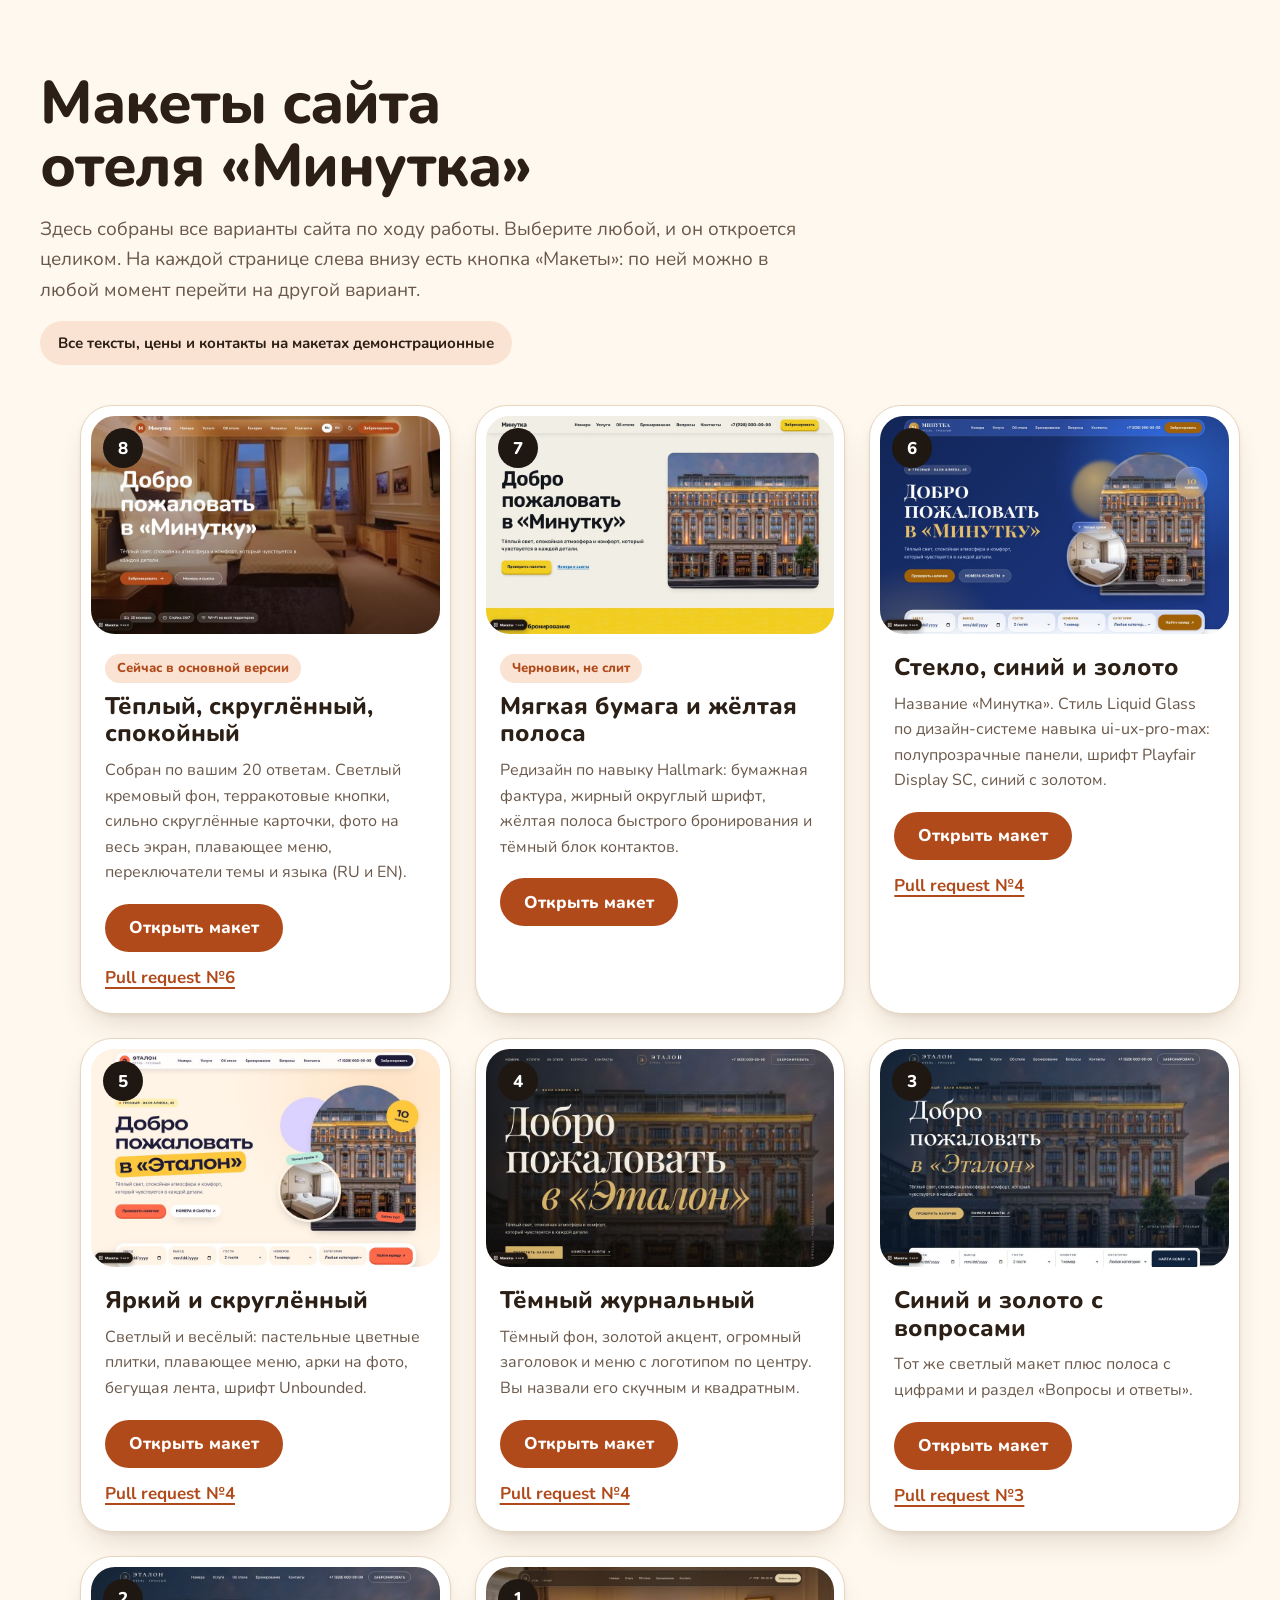
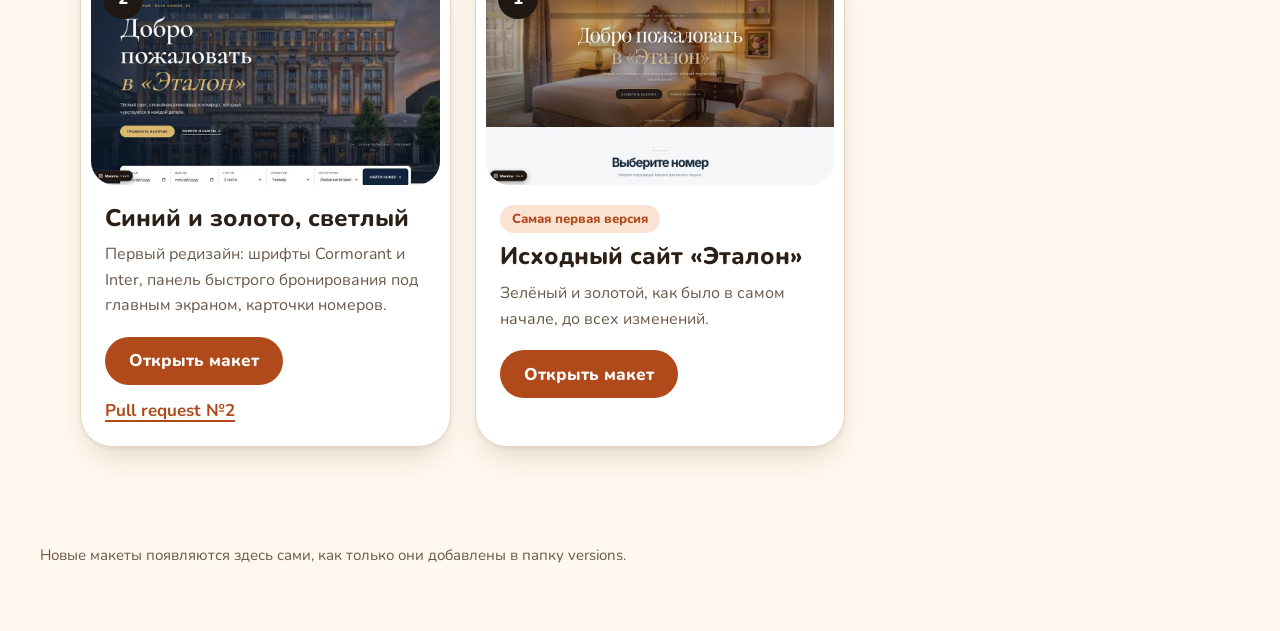
==== commit cbbabe40: "Revert "Merge pull request #8 from somon101/ccr-7f19ff80-xnka65" This reverts commit b7381cd11342778" ====
--- a/index.html
+++ b/index.html
@@ -4,205 +4,81 @@
   <meta charset="UTF-8">
   <meta name="viewport" content="width=device-width, initial-scale=1">
   <meta name="color-scheme" content="light dark">
-  <meta name="theme-color" content="#fff8ee">
-  <meta name="description" content="Минутка, камерный отель в Грозном. Выберите номер и отправьте заявку на бронирование.">
-  <title data-i18n="meta.title">Минутка, отель в Грозном</title>
-  <script>try{var t=localStorage.getItem('theme')||(matchMedia('(prefers-color-scheme: dark)').matches?'dark':'light');document.documentElement.dataset.theme=t}catch(e){}</script>
-  <link rel="stylesheet" href="styles.css">
+  <title>Минутка: макеты сайта</title>
+  <meta name="description" content="Все макеты сайта отеля «Минутка» в одном месте: выберите любой и откройте целиком.">
+  <style>
+    @font-face { font-family: Nunito; src: url("fonts/nunito-cyrillic.woff2") format("woff2"); font-weight: 400 800; font-display: swap; unicode-range: U+0301, U+0400-045F, U+0490-0491, U+04B0-04B1, U+2116; }
+    @font-face { font-family: Nunito; src: url("fonts/nunito-latin.woff2") format("woff2"); font-weight: 400 800; font-display: swap; unicode-range: U+0000-00FF, U+0131, U+0152-0153, U+02BB-02BC, U+02C6, U+02DA, U+02DC, U+0304, U+0308, U+0329, U+2000-206F, U+20AC, U+2122, U+2191, U+2193, U+2212, U+2215, U+FEFF, U+FFFD; }
+    :root { --bg: #fff8ee; --bg2: #f6ead8; --surface: #fff; --ink: #2b1f16; --muted: #6a584a; --accent: #b04a1b; --on-accent: #fff; --line: #e7d6bf; --chip: #fbe3d3; --shadow: 0 2px 4px rgb(70 40 15 / .06), 0 16px 32px -12px rgb(70 40 15 / .2); }
+    @media (prefers-color-scheme: dark) { :root { --bg: #1b1410; --bg2: #241b15; --surface: #2b211a; --ink: #fbeedd; --muted: #c9b5a2; --accent: #f09660; --on-accent: #2a150a; --line: #3b2e25; --chip: #3d2a1e; --shadow: 0 16px 32px -12px rgb(0 0 0 / .5); } }
+    * { box-sizing: border-box; }
+    body { margin: 0; background: var(--bg); color: var(--ink); font: 400 1.0625rem/1.6 Nunito, ui-rounded, "Segoe UI", system-ui, sans-serif; -webkit-font-smoothing: antialiased; }
+    a { color: inherit; }
+    :focus-visible { outline: 3px solid var(--accent); outline-offset: 3px; border-radius: 16px; }
+    .wrap { width: min(1200px, calc(100% - 32px)); margin-inline: auto; }
+    header { padding: 72px 0 40px; display: grid; gap: 16px; max-width: 760px; }
+    h1 { margin: 0; font-size: clamp(2.25rem, 5vw, 3.75rem); line-height: 1.05; font-weight: 800; letter-spacing: -0.02em; text-wrap: balance; }
+    header p { margin: 0; color: var(--muted); font-size: 1.1875rem; }
+    .hint { display: inline-flex; align-items: center; gap: 10px; width: fit-content; padding: 10px 18px; border-radius: 999px; background: var(--chip); font-weight: 700; font-size: .9375rem; }
+    .grid { display: grid; grid-template-columns: repeat(3, minmax(0, 1fr)); gap: 24px; padding-bottom: 96px; margin: 0; list-style: none; }
+    .card { display: grid; grid-template-rows: auto 1fr; padding: 10px; border-radius: 32px; background: var(--surface); border: 1px solid var(--line); box-shadow: var(--shadow); transition: transform .45s cubic-bezier(.22, 1, .36, 1), box-shadow .45s; }
+    .card:hover { transform: translateY(-6px); }
+    .shot { position: relative; display: block; aspect-ratio: 16 / 10; overflow: hidden; border-radius: 24px; background: var(--bg2); }
+    .shot img { width: 100%; height: 100%; object-fit: cover; object-position: top; transition: transform .8s cubic-bezier(.22, 1, .36, 1); }
+    .card:hover .shot img { transform: scale(1.04); }
+    .num { position: absolute; left: 12px; top: 12px; display: grid; place-items: center; min-width: 40px; height: 40px; padding: 0 12px; border-radius: 999px; background: #1f1712; color: #fff; font-weight: 800; }
+    .body { display: grid; gap: 10px; align-content: start; padding: 20px 14px 12px; }
+    .tag { width: fit-content; padding: 4px 12px; border-radius: 999px; background: var(--chip); color: var(--accent); font-weight: 800; font-size: .8125rem; }
+    h2 { margin: 0; font-size: 1.5rem; line-height: 1.15; font-weight: 800; }
+    .body p { margin: 0; color: var(--muted); font-size: 1rem; }
+    .actions { display: flex; flex-wrap: wrap; align-items: center; gap: 12px 20px; margin-top: 8px; }
+    .btn { display: inline-flex; align-items: center; justify-content: center; min-height: 48px; padding: 0 24px; border-radius: 999px; background: var(--accent); color: var(--on-accent); font-weight: 800; text-decoration: none; transition: transform .3s cubic-bezier(.34, 1.4, .64, 1); }
+    .btn:hover { transform: translateY(-3px); }
+    .link { color: var(--accent); font-weight: 700; text-underline-offset: .25em; text-decoration-thickness: 2px; }
+    footer { padding: 0 0 64px; color: var(--muted); font-size: .9375rem; }
+    @media (max-width: 1000px) { .grid { grid-template-columns: repeat(2, minmax(0, 1fr)); } }
+    @media (max-width: 640px) { .grid { grid-template-columns: minmax(0, 1fr); } header { padding-top: 48px; } }
+    @media (prefers-reduced-motion: reduce) { * { transition: none !important; } }
+  </style>
 </head>
 <body>
-  <a class="skip" href="#main" data-i18n="skip">Перейти к содержимому</a>
-
-  <header class="nav" id="nav">
-    <div class="nav-pill">
-      <a class="brand" href="#top" aria-label="Минутка" data-i18n-attr="aria-label:brand.home"><span class="brand-mark" aria-hidden="true">М</span><span data-i18n="brand">Минутка</span></a>
-      <nav class="nav-links" aria-label="Разделы" data-i18n-attr="aria-label:nav.label">
-        <a href="#rooms" data-i18n="nav.rooms">Номера</a><a href="#services" data-i18n="nav.services">Услуги</a><a href="#about" data-i18n="nav.about">Об отеле</a><a href="#gallery" data-i18n="nav.gallery">Галерея</a><a href="#faq" data-i18n="nav.faq">Вопросы</a><a href="#contacts" data-i18n="nav.contacts">Контакты</a>
-      </nav>
-      <div class="nav-tools">
-        <div class="lang" role="group" aria-label="Язык" data-i18n-attr="aria-label:lang.label">
-          <button type="button" data-lang="ru" aria-pressed="true">RU</button><button type="button" data-lang="en" aria-pressed="false">EN</button><button type="button" data-lang="ce" aria-pressed="false" hidden>НО</button>
-        </div>
-        <button class="icon-btn theme-toggle" type="button" id="themeToggle" aria-label="Тема" data-i18n-attr="aria-label:theme.toggle"><svg class="i sun" viewBox="0 0 24 24" aria-hidden="true"><circle cx="12" cy="12" r="4"/><path d="M12 2v2M12 20v2M4.93 4.93l1.41 1.41M17.66 17.66l1.41 1.41M2 12h2M20 12h2M6.34 17.66l-1.41 1.41M19.07 4.93l-1.41 1.41"/></svg><svg class="i moon" viewBox="0 0 24 24" aria-hidden="true"><path d="M12 3a6 6 0 0 0 9 9 9 9 0 1 1-9-9Z"/></svg></button>
-        <button class="btn btn-primary btn-small" type="button" data-book data-i18n="book">Забронировать</button>
-        <button class="icon-btn burger" type="button" id="burger" aria-expanded="false" aria-controls="navSheet" aria-label="Меню" data-i18n-attr="aria-label:menu"><svg class="i menu" viewBox="0 0 24 24" aria-hidden="true"><path d="M4 6h16M4 12h16M4 18h16"/></svg></button>
-      </div>
-    </div>
-    <nav class="nav-sheet" id="navSheet" aria-label="Разделы" data-i18n-attr="aria-label:nav.label">
-      <a href="#rooms" data-i18n="nav.rooms">Номера</a><a href="#services" data-i18n="nav.services">Услуги</a><a href="#about" data-i18n="nav.about">Об отеле</a><a href="#gallery" data-i18n="nav.gallery">Галерея</a><a href="#faq" data-i18n="nav.faq">Вопросы</a><a href="#contacts" data-i18n="nav.contacts">Контакты</a>
-    </nav>
-  </header>
-
-  <main id="main">
-    <section class="hero" id="top">
-      <div class="hero-bg" id="heroBg"><img src="photo-4.jpg" alt="Просторный номер с тёплым светом и большой кроватью" data-i18n-attr="alt:hero.alt" width="738" height="414" fetchpriority="high"></div>
-      <div class="hero-inner">
-        <h1 data-i18n="hero.title">Добро пожаловать в «Минутку»</h1>
-        <p data-i18n="hero.lead">Тёплый свет, спокойная атмосфера и комфорт, который чувствуется в каждой детали.</p>
-        <div class="hero-actions">
-          <button class="btn btn-primary" type="button" data-book><span data-i18n="book">Забронировать</span><svg class="i arrow" viewBox="0 0 24 24" aria-hidden="true"><path d="M5 12h14M13 6l6 6-6 6"/></svg></button>
-          <a class="btn btn-ghost" href="#rooms" data-i18n="hero.rooms">Номера и сьюты</a>
-        </div>
-      </div>
-      <ul class="hero-facts" aria-label="Коротко об отеле" data-i18n-attr="aria-label:hero.facts">
-        <li class="chip"><svg class="i bed" viewBox="0 0 24 24" aria-hidden="true"><path d="M2 4v16"/><path d="M2 8h18a2 2 0 0 1 2 2v10"/><path d="M2 17h20"/><path d="M6 8v9"/></svg><span data-i18n="hero.f1">10 номеров</span></li>
-        <li class="chip"><svg class="i clock" viewBox="0 0 24 24" aria-hidden="true"><circle cx="12" cy="12" r="9"/><path d="M12 7v5l3.5 2"/></svg><span data-i18n="hero.f2">Стойка 24/7</span></li>
-        <li class="chip"><svg class="i wifi" viewBox="0 0 24 24" aria-hidden="true"><path d="M5 12.55a11 11 0 0 1 14 0M1.42 9a16 16 0 0 1 21.16 0M8.53 16.11a6 6 0 0 1 6.95 0"/><path d="M12 20h.01"/></svg><span data-i18n="hero.f3">Wi‑Fi на всей территории</span></li>
-      </ul>
-    </section>
-
-    <section class="section" id="rooms">
-      <div class="container">
-        <div class="head" data-reveal><h2 data-i18n="rooms.title">Выберите номер</h2><p data-i18n="rooms.lead">Найдите подходящий вариант для вашего отдыха.</p></div>
-        <div class="rooms">
-          <article class="room" data-reveal data-room="standard" data-price="4500">
-            <div class="frame"><img src="photo-3.jpg" alt="Номер Стандарт: кровать у окна с шторами" data-i18n-attr="alt:r.standard.alt" width="638" height="480" loading="lazy"></div>
-            <div class="room-body"><p class="room-kind" data-i18n="r.standard.kind">Уютный номер</p><h3 data-i18n="r.standard.name">Стандарт</h3><p class="room-desc" data-i18n="r.standard.desc">Уютный номер для комфортного отдыха.</p>
-              <ul class="facts"><li><svg class="i user" viewBox="0 0 24 24" aria-hidden="true"><path d="M19 21v-2a4 4 0 0 0-4-4H9a4 4 0 0 0-4 4v2"/><circle cx="12" cy="7" r="4"/></svg><span data-i18n="r.standard.cap">до 2 гостей</span></li><li><svg class="i size" viewBox="0 0 24 24" aria-hidden="true"><path d="M8 3H5a2 2 0 0 0-2 2v3m18 0V5a2 2 0 0 0-2-2h-3m0 18h3a2 2 0 0 0 2-2v-3M3 16v3a2 2 0 0 0 2 2h3"/></svg><span>20 м²</span></li><li><svg class="i bed" viewBox="0 0 24 24" aria-hidden="true"><path d="M2 4v16"/><path d="M2 8h18a2 2 0 0 1 2 2v10"/><path d="M2 17h20"/><path d="M6 8v9"/></svg><span data-i18n="r.standard.beds">1 двуспальная кровать</span></li></ul></div>
-            <div class="room-foot"><p class="price"><span data-price-view>4 500 ₽</span><small data-i18n="perNight">за ночь</small></p><button class="btn btn-primary" type="button" data-book data-room-pick="standard" data-i18n="book">Забронировать</button></div>
-          </article>
-          <article class="room" data-reveal data-room="comfort" data-price="6500">
-            <div class="frame"><img src="photo-1.jpg" alt="Номер Комфорт: светлая комната с большим окном" data-i18n-attr="alt:r.comfort.alt" width="678" height="452" loading="lazy"></div>
-            <div class="room-body"><p class="room-kind" data-i18n="r.comfort.kind">Больше пространства</p><h3 data-i18n="r.comfort.name">Комфорт</h3><p class="room-desc" data-i18n="r.comfort.desc">Больше пространства и удобства для пары или семьи.</p>
-              <ul class="facts"><li><svg class="i user" viewBox="0 0 24 24" aria-hidden="true"><path d="M19 21v-2a4 4 0 0 0-4-4H9a4 4 0 0 0-4 4v2"/><circle cx="12" cy="7" r="4"/></svg><span data-i18n="r.comfort.cap">до 3 гостей</span></li><li><svg class="i size" viewBox="0 0 24 24" aria-hidden="true"><path d="M8 3H5a2 2 0 0 0-2 2v3m18 0V5a2 2 0 0 0-2-2h-3m0 18h3a2 2 0 0 0 2-2v-3M3 16v3a2 2 0 0 0 2 2h3"/></svg><span>26 м²</span></li><li><svg class="i bed" viewBox="0 0 24 24" aria-hidden="true"><path d="M2 4v16"/><path d="M2 8h18a2 2 0 0 1 2 2v10"/><path d="M2 17h20"/><path d="M6 8v9"/></svg><span data-i18n="r.comfort.beds">1 двуспальная кровать + диван</span></li></ul></div>
-            <div class="room-foot"><p class="price"><span data-price-view>6 500 ₽</span><small data-i18n="perNight">за ночь</small></p><button class="btn btn-primary" type="button" data-book data-room-pick="comfort" data-i18n="book">Забронировать</button></div>
-          </article>
-          <article class="room" data-reveal data-room="deluxe" data-price="8500">
-            <div class="frame"><img src="photo-10.jpg" alt="Номер Делюкс: тёплый свет, кровать и кресло" data-i18n-attr="alt:r.deluxe.alt" width="638" height="480" loading="lazy"></div>
-            <div class="room-body"><p class="room-kind" data-i18n="r.deluxe.kind">Особенный отдых</p><h3 data-i18n="r.deluxe.name">Делюкс</h3><p class="room-desc" data-i18n="r.deluxe.desc">Просторный номер с отдельной зоной отдыха.</p>
-              <ul class="facts"><li><svg class="i user" viewBox="0 0 24 24" aria-hidden="true"><path d="M19 21v-2a4 4 0 0 0-4-4H9a4 4 0 0 0-4 4v2"/><circle cx="12" cy="7" r="4"/></svg><span data-i18n="r.deluxe.cap">до 4 гостей</span></li><li><svg class="i size" viewBox="0 0 24 24" aria-hidden="true"><path d="M8 3H5a2 2 0 0 0-2 2v3m18 0V5a2 2 0 0 0-2-2h-3m0 18h3a2 2 0 0 0 2-2v-3M3 16v3a2 2 0 0 0 2 2h3"/></svg><span>34 м²</span></li><li><svg class="i bed" viewBox="0 0 24 24" aria-hidden="true"><path d="M2 4v16"/><path d="M2 8h18a2 2 0 0 1 2 2v10"/><path d="M2 17h20"/><path d="M6 8v9"/></svg><span data-i18n="r.deluxe.beds">1 двуспальная кровать + диван</span></li></ul></div>
-            <div class="room-foot"><p class="price"><span data-price-view>8 500 ₽</span><small data-i18n="perNight">за ночь</small></p><button class="btn btn-primary" type="button" data-book data-room-pick="deluxe" data-i18n="book">Забронировать</button></div>
-          </article>
-          <article class="room" data-reveal data-room="lux" data-price="12500">
-            <div class="frame"><img src="photo-4.jpg" alt="Номер Люкс: спальня с большой кроватью и окнами" data-i18n-attr="alt:r.lux.alt" width="738" height="414" loading="lazy"></div>
-            <div class="room-body"><p class="room-kind" data-i18n="r.lux.kind">Максимум комфорта</p><h3 data-i18n="r.lux.name">Люкс</h3><p class="room-desc" data-i18n="r.lux.desc">Просторный люкс для длительного и особенного отдыха.</p>
-              <ul class="facts"><li><svg class="i user" viewBox="0 0 24 24" aria-hidden="true"><path d="M19 21v-2a4 4 0 0 0-4-4H9a4 4 0 0 0-4 4v2"/><circle cx="12" cy="7" r="4"/></svg><span data-i18n="r.lux.cap">до 4 гостей</span></li><li><svg class="i size" viewBox="0 0 24 24" aria-hidden="true"><path d="M8 3H5a2 2 0 0 0-2 2v3m18 0V5a2 2 0 0 0-2-2h-3m0 18h3a2 2 0 0 0 2-2v-3M3 16v3a2 2 0 0 0 2 2h3"/></svg><span>48 м²</span></li><li><svg class="i bed" viewBox="0 0 24 24" aria-hidden="true"><path d="M2 4v16"/><path d="M2 8h18a2 2 0 0 1 2 2v10"/><path d="M2 17h20"/><path d="M6 8v9"/></svg><span data-i18n="r.lux.beds">Спальня и гостиная</span></li></ul></div>
-            <div class="room-foot"><p class="price"><span data-price-view>12 500 ₽</span><small data-i18n="perNight">за ночь</small></p><button class="btn btn-primary" type="button" data-book data-room-pick="lux" data-i18n="book">Забронировать</button></div>
-          </article>
-        </div>
-        <p class="note" data-i18n="rooms.note">Цены показаны для демонстрации. Точную стоимость и наличие на ваши даты подтвердит администратор.</p>
-      </div>
-    </section>
-
-    <section class="section section-alt" id="services">
-      <div class="container">
-        <div class="head" data-reveal><h2 data-i18n="svc.title">Приятные детали</h2><p data-i18n="svc.lead">Забота о гостях, комфорт в номерах и внимание к мелочам, чтобы вы могли просто отдыхать.</p></div>
-        <ul class="services">
-          <li class="service" data-reveal><span class="ico"><svg class="i wifi" viewBox="0 0 24 24" aria-hidden="true"><path d="M5 12.55a11 11 0 0 1 14 0M1.42 9a16 16 0 0 1 21.16 0M8.53 16.11a6 6 0 0 1 6.95 0"/><path d="M12 20h.01"/></svg></span><h3 data-i18n="svc.wifi.t">Быстрый Wi‑Fi</h3><p data-i18n="svc.wifi.d">Оставайтесь на связи и работайте с комфортом.</p></li>
-          <li class="service" data-reveal><span class="ico"><svg class="i clock" viewBox="0 0 24 24" aria-hidden="true"><circle cx="12" cy="12" r="9"/><path d="M12 7v5l3.5 2"/></svg></span><h3 data-i18n="svc.desk.t">Стойка 24/7</h3><p data-i18n="svc.desk.d">Поможем с заездом, такси и любыми вопросами в любое время.</p></li>
-          <li class="service" data-reveal><span class="ico"><svg class="i pin" viewBox="0 0 24 24" aria-hidden="true"><path d="M20 10c0 6-8 12-8 12s-8-6-8-12a8 8 0 0 1 16 0Z"/><circle cx="12" cy="10" r="3"/></svg></span><h3 data-i18n="svc.loc.t">Удобное расположение</h3><p data-i18n="svc.loc.d">Отель находится в городе, рядом с городской инфраструктурой.</p></li>
-          <li class="service" data-reveal><span class="ico"><svg class="i coffee" viewBox="0 0 24 24" aria-hidden="true"><path d="M17 8h1a4 4 0 0 1 0 8h-1"/><path d="M3 8h14v9a4 4 0 0 1-4 4H7a4 4 0 0 1-4-4Z"/><path d="M6 2v3M10 2v3M14 2v3"/></svg></span><h3 data-i18n="svc.bf.t">Завтрак</h3><p data-i18n="svc.bf.d">Неспешное утро и вкусный завтрак по предварительному запросу.</p></li>
-        </ul>
-      </div>
-    </section>
-
-    <section class="section" id="about">
-      <div class="container about">
-        <div class="frame-card" data-reveal><div class="frame"><img src="photo-0.jpg" alt="Фасад отеля вечером, окна светятся тёплым светом" data-i18n-attr="alt:about.alt" width="459" height="289" loading="lazy"></div></div>
-        <div class="about-text" data-reveal>
-          <h2 data-i18n="about.title">Гостеприимство в деталях</h2>
-          <p data-i18n="about.p1">«Минутка», небольшой городской отель для тех, кто ценит спокойствие, личное пространство и тёплый приём. Здесь легко восстановить силы после насыщенного дня и почувствовать ритм Грозного.</p>
-          <p data-i18n-html="about.p2">Всего <strong>десять номеров</strong>, чтобы сохранить камерную атмосферу и уделить внимание каждому гостю.</p>
-          <ul class="checks"><li><svg class="i check" viewBox="0 0 24 24" aria-hidden="true"><path d="M20 6 9 17l-5-5"/></svg><span data-i18n="about.c1">Уютные номера</span></li><li><svg class="i check" viewBox="0 0 24 24" aria-hidden="true"><path d="M20 6 9 17l-5-5"/></svg><span data-i18n="about.c2">Забота 24/7</span></li><li><svg class="i check" viewBox="0 0 24 24" aria-hidden="true"><path d="M20 6 9 17l-5-5"/></svg><span data-i18n="about.c3">Wi‑Fi на всей территории</span></li><li><svg class="i check" viewBox="0 0 24 24" aria-hidden="true"><path d="M20 6 9 17l-5-5"/></svg><span data-i18n="about.c4">Удобное расположение</span></li></ul>
-          <a class="link" href="#services" data-i18n="about.link">Об услугах</a>
-        </div>
-      </div>
-    </section>
-
-    <section class="section section-alt" id="gallery">
-      <div class="container">
-        <div class="head" data-reveal><h2 data-i18n="gal.title">Фотогалерея</h2><p data-i18n="gal.lead">Несколько кадров из номеров отеля.</p></div>
-        <ul class="gallery">
-          <li class="shot" data-reveal><div class="frame"><img src="photo-6.jpg" alt="Номер с красным изголовьем кровати и хрустальной люстрой" data-i18n-attr="alt:g1" width="588" height="340" loading="lazy"></div></li>
-          <li class="shot" data-reveal><div class="frame"><img src="photo-5.jpg" alt="Кровать и ванная комната за стеклянной перегородкой" data-i18n-attr="alt:g2" width="678" height="452" loading="lazy"></div></li>
-          <li class="shot" data-reveal><div class="frame"><img src="photo-2.jpg" alt="Кровать у окна, коричневые шторы и торшер" data-i18n-attr="alt:g3" width="547" height="365" loading="lazy"></div></li>
-          <li class="shot" data-reveal><div class="frame"><img src="photo-8.jpg" alt="Номер с бетонными стенами, деревом и зелёными акцентами" data-i18n-attr="alt:g4" width="638" height="480" loading="lazy"></div></li>
-          <li class="shot" data-reveal><div class="frame"><img src="photo-9.jpg" alt="Номер с рабочим столом и тёмной отделкой" data-i18n-attr="alt:g5" width="579" height="320" loading="lazy"></div></li>
-        </ul>
-      </div>
-    </section>
-
-    <section class="section" id="faq">
-      <div class="container">
-        <div class="head" data-reveal><h2 data-i18n="faq.title">Коротко о главном</h2><p data-i18n="faq.lead">Не нашли ответ? Позвоните нам или оставьте заявку, администратор поможет.</p></div>
-        <div class="faq">
-          <details data-reveal open><summary data-i18n="faq.q1">Как забронировать номер?</summary><p data-i18n="faq.a1">Нажмите «Забронировать», выберите даты и категорию номера, оставьте имя и телефон. Администратор свяжется с вами и подтвердит наличие номера.</p></details>
-          <details data-reveal><summary data-i18n="faq.q2">Сколько номеров в отеле?</summary><p data-i18n="faq.a2">Всего десять номеров в четырёх категориях: Стандарт, Комфорт, Делюкс и Люкс. Камерный формат позволяет уделить внимание каждому гостю.</p></details>
-          <details data-reveal><summary data-i18n="faq.q3">Работает ли стойка круглосуточно?</summary><p data-i18n="faq.a3">Да, стойка гостя работает 24/7: поможем с заездом, такси и любыми вопросами в любое время.</p></details>
-          <details data-reveal><summary data-i18n="faq.q4">Есть ли завтрак и Wi‑Fi?</summary><p data-i18n="faq.a4">Wi‑Fi доступен на всей территории отеля. Завтрак организуем по предварительному запросу.</p></details>
-          <details data-reveal><summary data-i18n="faq.q5">Цены и наличие на сайте окончательные?</summary><p data-i18n="faq.a5">Сейчас сайт демонстрационный: цены и данные примерные. Точную стоимость и доступность на ваши даты подтверждает администратор.</p></details>
-        </div>
-      </div>
-    </section>
-
-    <section class="section section-alt" id="contacts">
-      <div class="container">
-        <div class="contact-grid">
-          <div class="contact-copy" data-reveal>
-            <h2 data-i18n="ct.title">Удобно добраться, легко остаться</h2>
-            <p data-i18n="ct.lead">Будем рады помочь спланировать ваш приезд. Позвоните нам или напишите, ответим на вопросы о размещении.</p>
-            <dl class="contact-list">
-              <div><dt data-i18n="ct.addr">Адрес</dt><dd><span data-i18n="ct.addrv">Грозный, улица Вахи Алиева, 45</span><small><a class="link" href="https://yandex.ru/maps/?text=%D0%93%D1%80%D0%BE%D0%B7%D0%BD%D1%8B%D0%B9%2C%20%D1%83%D0%BB%D0%B8%D1%86%D0%B0%20%D0%92%D0%B0%D1%85%D0%B8%20%D0%90%D0%BB%D0%B8%D0%B5%D0%B2%D0%B0%2C%2045" target="_blank" rel="noopener" data-i18n="ct.maplink">Показать на карте</a></small></dd></div>
-              <div><dt data-i18n="ct.phone">Телефон</dt><dd><a href="tel:+79280000000">+7 (928) 000-00-00</a><small data-i18n="ct.demo">Номер и адрес указаны для демонстрации</small></dd></div>
-              <div><dt data-i18n="ct.desk">Стойка гостя</dt><dd data-i18n="ct.deskv">Круглосуточно</dd></div>
-            </dl>
-            <div class="messengers">
-              <a class="btn btn-soft" href="https://wa.me/79280000000" target="_blank" rel="noopener"><svg class="i chat" viewBox="0 0 24 24" aria-hidden="true"><path d="M7.9 20A9 9 0 1 0 4 16.1L2 22Z"/></svg><span>WhatsApp</span></a>
-              <a class="btn btn-soft" href="tg://resolve?phone=79280000000"><svg class="i send" viewBox="0 0 24 24" aria-hidden="true"><path d="m22 2-7 20-4-9-9-4Z"/><path d="M22 2 11 13"/></svg><span>Telegram</span></a>
-            </div>
-          </div>
-          <div class="map" data-reveal><iframe title="Карта Грозного" data-i18n-attr="title:ct.map" loading="lazy" referrerpolicy="no-referrer" src="https://www.openstreetmap.org/export/embed.html?bbox=45.64%2C43.30%2C45.76%2C43.34&amp;layer=mapnik"></iframe></div>
-        </div>
-        <form class="form-card" id="contactForm" data-reveal>
-          <h3 data-i18n="cf.title">Написать нам</h3>
-          <p data-i18n="cf.lead">Оставьте имя и телефон, администратор перезвонит.</p>
-          <div class="fields">
-            <div class="field"><label for="cfName" data-i18n="f.name">Ваше имя</label><input id="cfName" name="name" required autocomplete="name"></div>
-            <div class="field"><label for="cfPhone" data-i18n="f.phone">Телефон</label><input id="cfPhone" name="phone" type="tel" required autocomplete="tel" inputmode="tel"></div>
-            <div class="field wide"><label for="cfMsg" data-i18n="f.msg">Сообщение</label><textarea id="cfMsg" name="message"></textarea></div>
-          </div>
-          <div><button class="btn btn-primary" type="submit" data-i18n="cf.send">Отправить</button></div>
-          <p class="fineprint" data-i18n="f.demo">Форма пока не подключена: отправка заявок не работает. Позвоните в отель.</p>
-        </form>
-      </div>
-    </section>
-  </main>
-
-  <footer class="foot">
-    <div class="container">
-      <a class="foot-phone" href="tel:+79280000000">+7 (928) 000-00-00</a>
-      <p class="foot-addr" data-i18n="ct.addrv">Грозный, улица Вахи Алиева, 45</p>
-      <div class="foot-cta"><button class="btn btn-primary" type="button" data-book data-i18n="book">Забронировать</button><a class="btn btn-soft" href="https://wa.me/79280000000" target="_blank" rel="noopener"><svg class="i chat" viewBox="0 0 24 24" aria-hidden="true"><path d="M7.9 20A9 9 0 1 0 4 16.1L2 22Z"/></svg><span>WhatsApp</span></a><a class="btn btn-soft" href="tg://resolve?phone=79280000000"><svg class="i send" viewBox="0 0 24 24" aria-hidden="true"><path d="m22 2-7 20-4-9-9-4Z"/><path d="M22 2 11 13"/></svg><span>Telegram</span></a></div>
-      <div class="foot-row">
-        <p data-i18n="foot.note">© 2026 Отель «Минутка». Демонстрационный сайт, цены и контакты примерные.</p>
-        <nav class="foot-links" aria-label="Разделы" data-i18n-attr="aria-label:nav.label"><a href="#rooms" data-i18n="nav.rooms">Номера</a><a href="#services" data-i18n="nav.services">Услуги</a><a href="#about" data-i18n="nav.about">Об отеле</a><a href="#gallery" data-i18n="nav.gallery">Галерея</a><a href="#faq" data-i18n="nav.faq">Вопросы</a></nav>
-      </div>
-    </div>
-  </footer>
-
-  <div class="book-bar" id="bookBar"><button class="btn btn-primary" type="button" data-book data-i18n="book">Забронировать</button><a class="btn btn-soft" href="tel:+79280000000" aria-label="Позвонить" data-i18n-attr="aria-label:call"><svg class="i phone" viewBox="0 0 24 24" aria-hidden="true"><path d="M22 16.92v3a2 2 0 0 1-2.18 2 19.79 19.79 0 0 1-8.63-3.07 19.5 19.5 0 0 1-6-6 19.79 19.79 0 0 1-3.07-8.67A2 2 0 0 1 4.11 2h3a2 2 0 0 1 2 1.72c.13.96.36 1.9.7 2.81a2 2 0 0 1-.45 2.11L8.09 9.91a16 16 0 0 0 6 6l1.27-1.27a2 2 0 0 1 2.11-.45c.91.34 1.85.57 2.81.7A2 2 0 0 1 22 16.92z"/></svg></a></div>
-
-  <dialog id="bookDialog" aria-labelledby="bookTitle">
-    <div class="dlg">
-      <button class="icon-btn dlg-close" type="button" id="bookClose" aria-label="Закрыть" data-i18n-attr="aria-label:close"><svg class="i x" viewBox="0 0 24 24" aria-hidden="true"><path d="M18 6 6 18M6 6l12 12"/></svg></button>
-      <h2 id="bookTitle" data-i18n="bk.title">Заявка на бронирование</h2>
-      <p data-i18n="bk.lead">Оставьте контакты, администратор свяжется с вами и подтвердит наличие номера.</p>
-      <form id="bookForm">
-        <div class="fields">
-          <div class="field"><label for="bkName" data-i18n="f.name">Ваше имя</label><input id="bkName" name="name" required autocomplete="name"></div>
-          <div class="field"><label for="bkPhone" data-i18n="f.phone">Телефон</label><input id="bkPhone" name="phone" type="tel" required autocomplete="tel" inputmode="tel"></div>
-          <div class="field"><label for="bkIn" data-i18n="f.in">Заезд</label><input id="bkIn" name="checkin" type="date" required></div>
-          <div class="field"><label for="bkOut" data-i18n="f.out">Выезд</label><input id="bkOut" name="checkout" type="date" required></div>
-          <div class="field"><label for="bkGuests" data-i18n="f.guests">Гости</label><select id="bkGuests" name="guests"><option value="1">1</option><option value="2" selected>2</option><option value="3">3</option><option value="4">4</option></select></div>
-          <div class="field"><label for="bkRoom" data-i18n="f.room">Категория номера</label><select id="bkRoom" name="room"></select></div>
-        </div>
-        <div class="summary" id="bkSummary" aria-live="polite"></div>
-        <button class="btn btn-primary" type="submit" data-i18n="bk.send">Отправить заявку</button>
-        <p class="fineprint" data-i18n="f.demo">Форма пока не подключена: отправка заявок не работает. Позвоните в отель.</p>
-      </form>
-    </div>
-  </dialog>
-  <div class="toast" id="toast" role="status" aria-live="polite"></div>
-  <script src="app.js" defer></script>
+  <div class="wrap">
+    <header>
+      <h1>Макеты сайта отеля «Минутка»</h1>
+      <p>Здесь собраны все варианты сайта по ходу работы. Выберите любой, и он откроется целиком. На каждой странице слева внизу есть кнопка «Макеты»: по ней можно в любой момент перейти на другой вариант.</p>
+      <span class="hint">Все тексты, цены и контакты на макетах демонстрационные</span>
+    </header>
+    <main>
+      <ul class="grid" id="grid"></ul>
+      <noscript>
+        <p>Включите JavaScript, чтобы увидеть карточки. Или откройте макет напрямую: <a href="versions/v8/index.html">8</a>, <a href="versions/v7/index.html">7</a>, <a href="versions/v6/index.html">6</a>, <a href="versions/v5/index.html">5</a>, <a href="versions/v4/index.html">4</a>, <a href="versions/v3/index.html">3</a>, <a href="versions/v2/index.html">2</a>, <a href="versions/v1/index.html">1</a>.</p>
+      </noscript>
+    </main>
+    <footer>Новые макеты появляются здесь сами, как только они добавлены в папку versions.</footer>
+  </div>
+  <script src="switcher.js"></script>
+  <script>
+    (function () {
+      var grid = document.getElementById('grid');
+      (window.MOCKUPS || []).forEach(function (m) {
+        var li = document.createElement('li'); li.className = 'card';
+        var url = 'versions/' + m.id + '/index.html';
+        var a = document.createElement('a'); a.className = 'shot'; a.href = url; a.setAttribute('aria-label', 'Открыть макет ' + m.num + ': ' + m.title);
+        var img = document.createElement('img'); img.src = 'previews/' + m.id + '.jpg'; img.alt = ''; img.width = 960; img.height = 600; img.loading = m.num > 6 ? 'eager' : 'lazy';
+        var n = document.createElement('span'); n.className = 'num'; n.textContent = m.num;
+        a.append(img, n);
+        var body = document.createElement('div'); body.className = 'body';
+        if (m.tag) { var t = document.createElement('span'); t.className = 'tag'; t.textContent = m.tag; body.append(t); }
+        var h = document.createElement('h2'); h.textContent = m.title;
+        var p = document.createElement('p'); p.textContent = m.desc;
+        var act = document.createElement('div'); act.className = 'actions';
+        var open = document.createElement('a'); open.className = 'btn'; open.href = url; open.textContent = 'Открыть макет';
+        act.append(open);
+        if (m.prUrl) { var pr = document.createElement('a'); pr.className = 'link'; pr.href = m.prUrl; pr.target = '_blank'; pr.rel = 'noopener'; pr.textContent = 'Pull request №' + m.pr; act.append(pr); }
+        body.append(h, p, act);
+        li.append(a, body); grid.append(li);
+      });
+    })();
+  </script>
 </body>
 </html>
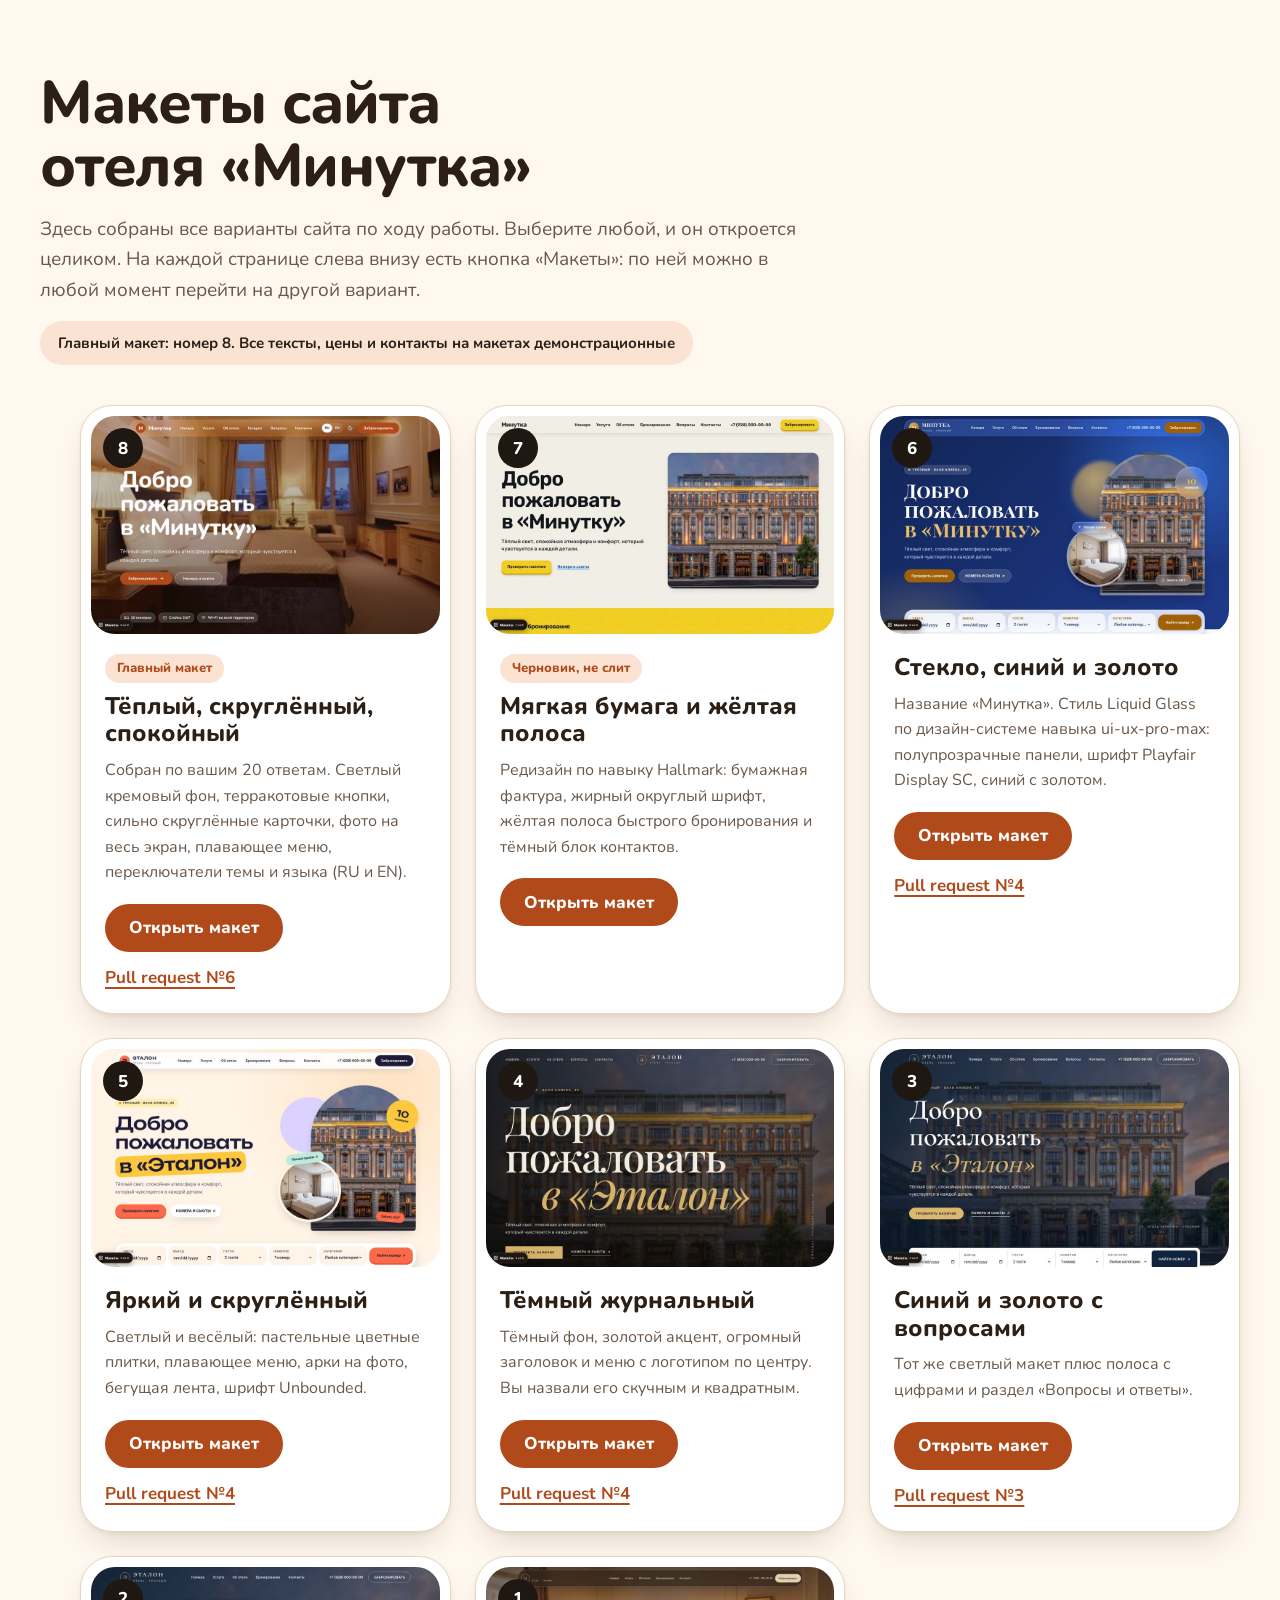
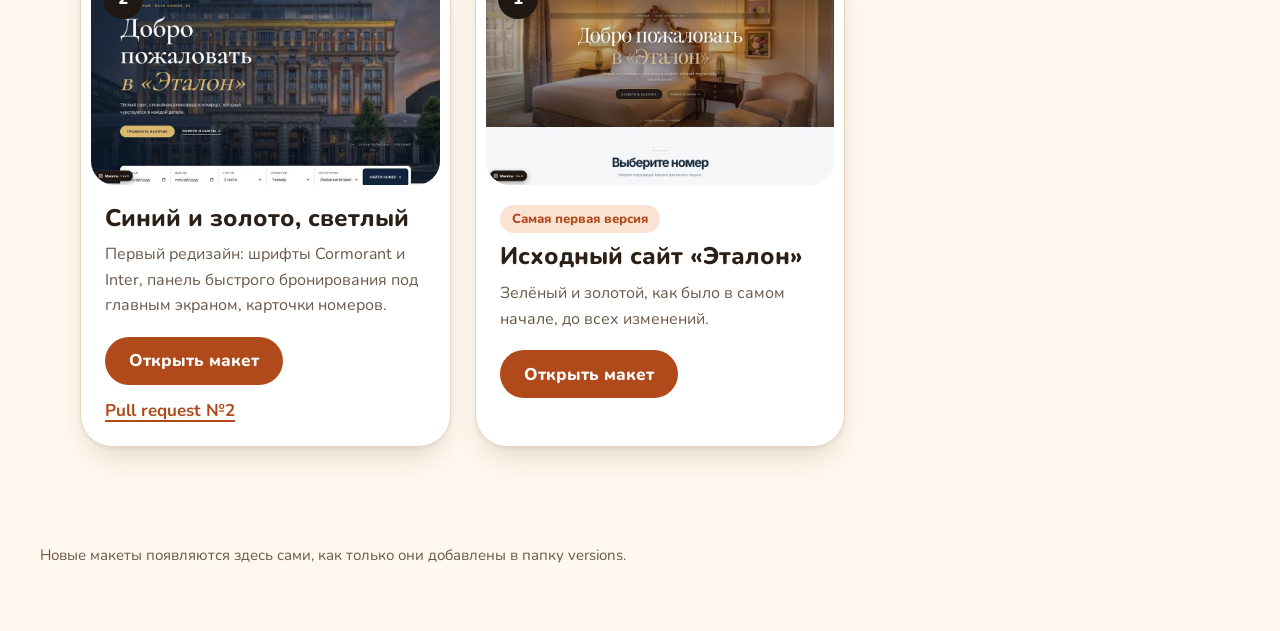
==== commit b700bb45: "Open the site on the grid of mockups again; the warm design is the marked main mockup Co-Authored-By" ====
--- a/index.html
+++ b/index.html
@@ -46,7 +46,7 @@
     <header>
       <h1>Макеты сайта отеля «Минутка»</h1>
       <p>Здесь собраны все варианты сайта по ходу работы. Выберите любой, и он откроется целиком. На каждой странице слева внизу есть кнопка «Макеты»: по ней можно в любой момент перейти на другой вариант.</p>
-      <span class="hint">Все тексты, цены и контакты на макетах демонстрационные</span>
+      <span class="hint">Главный макет: номер 8. Все тексты, цены и контакты на макетах демонстрационные</span>
     </header>
     <main>
       <ul class="grid" id="grid"></ul>
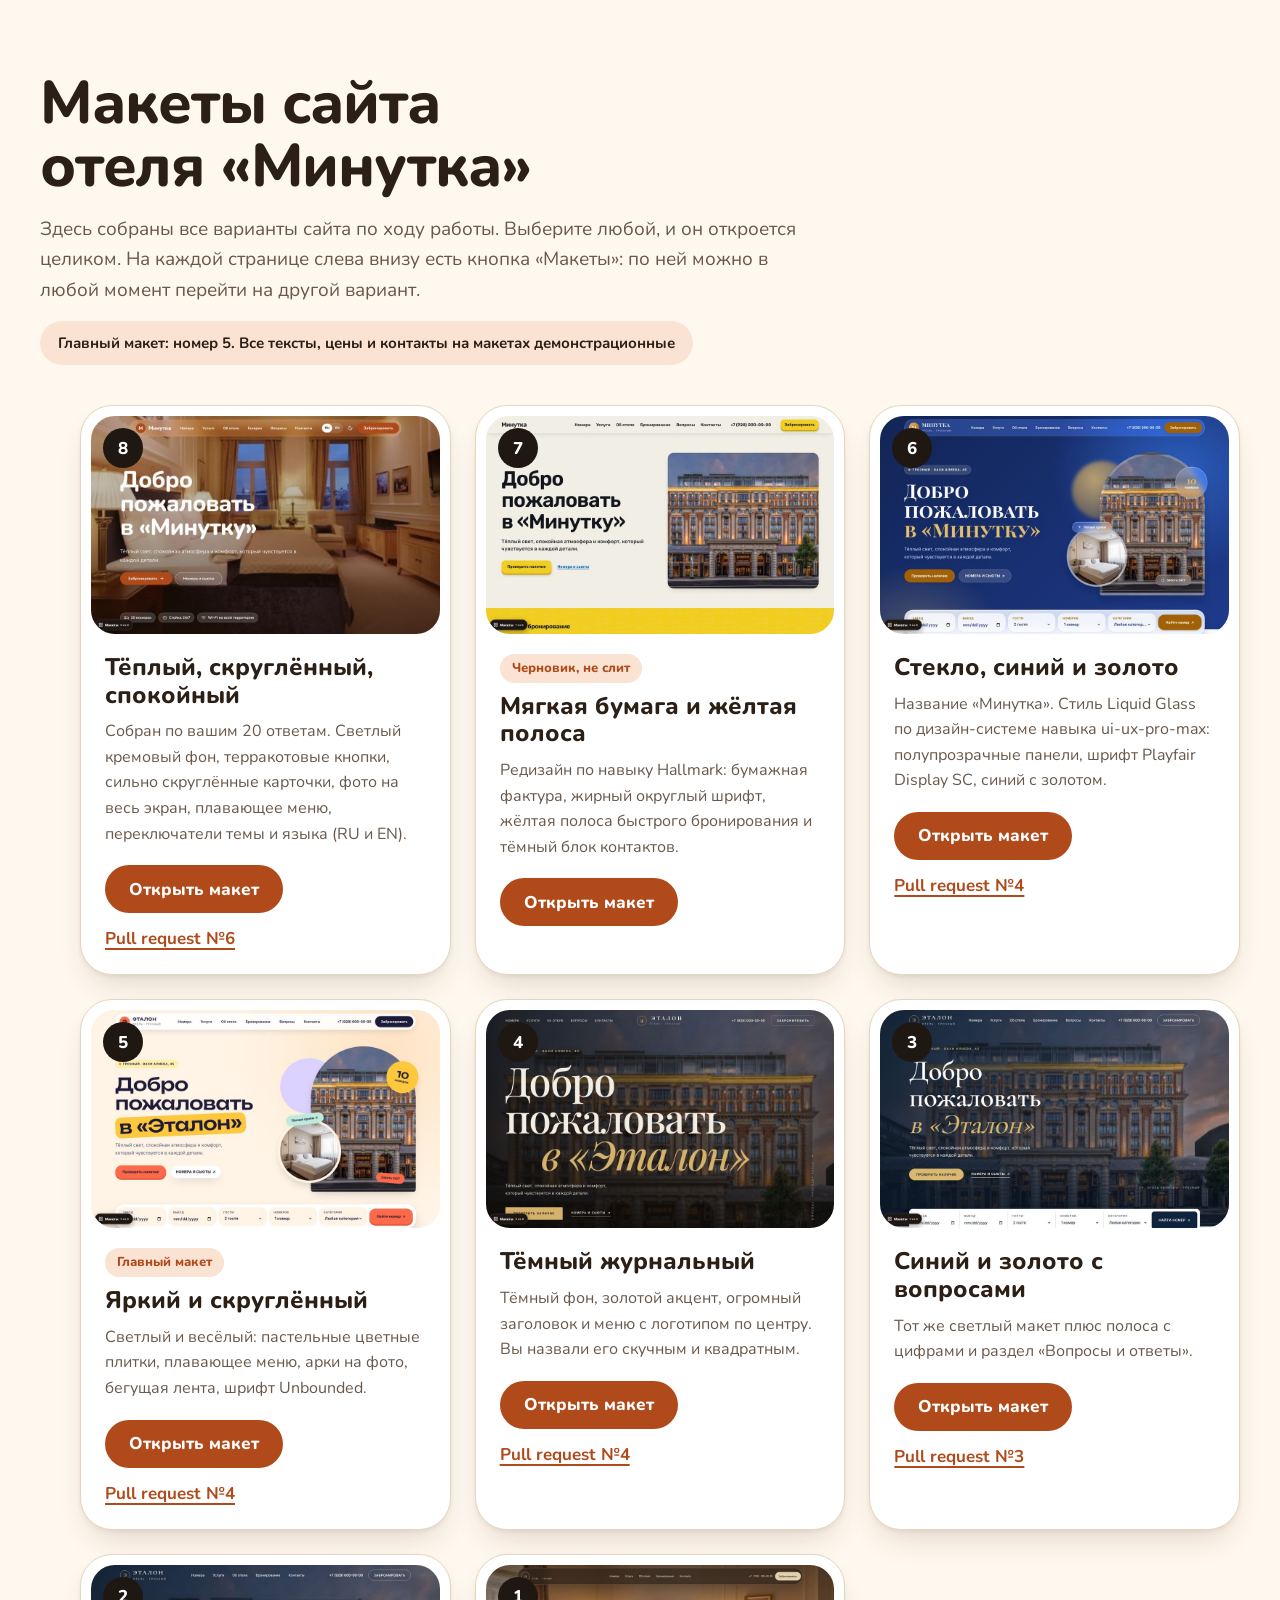
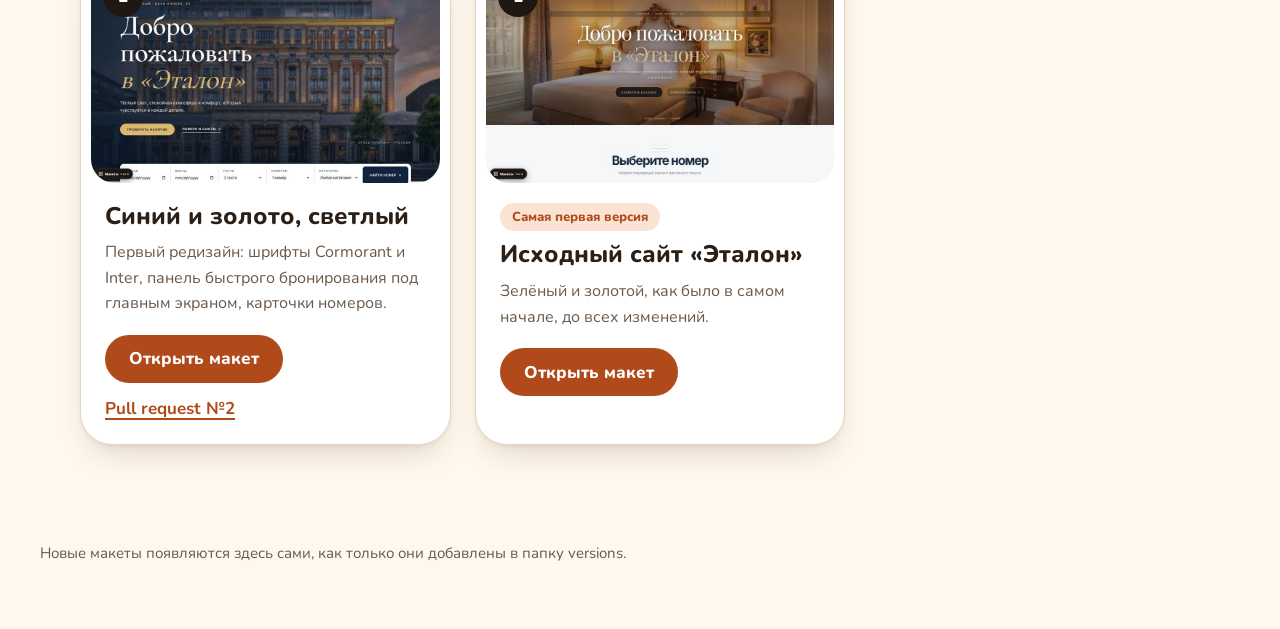
==== commit c43c9f0a: "Mark mockup 5 as the main mockup Co-Authored-By: Claude Sonnet 5.5 <noreply@anthropic.com> Claude-Se" ====
--- a/index.html
+++ b/index.html
@@ -46,7 +46,7 @@
     <header>
       <h1>Макеты сайта отеля «Минутка»</h1>
       <p>Здесь собраны все варианты сайта по ходу работы. Выберите любой, и он откроется целиком. На каждой странице слева внизу есть кнопка «Макеты»: по ней можно в любой момент перейти на другой вариант.</p>
-      <span class="hint">Главный макет: номер 8. Все тексты, цены и контакты на макетах демонстрационные</span>
+      <span class="hint">Главный макет: номер 5. Все тексты, цены и контакты на макетах демонстрационные</span>
     </header>
     <main>
       <ul class="grid" id="grid"></ul>
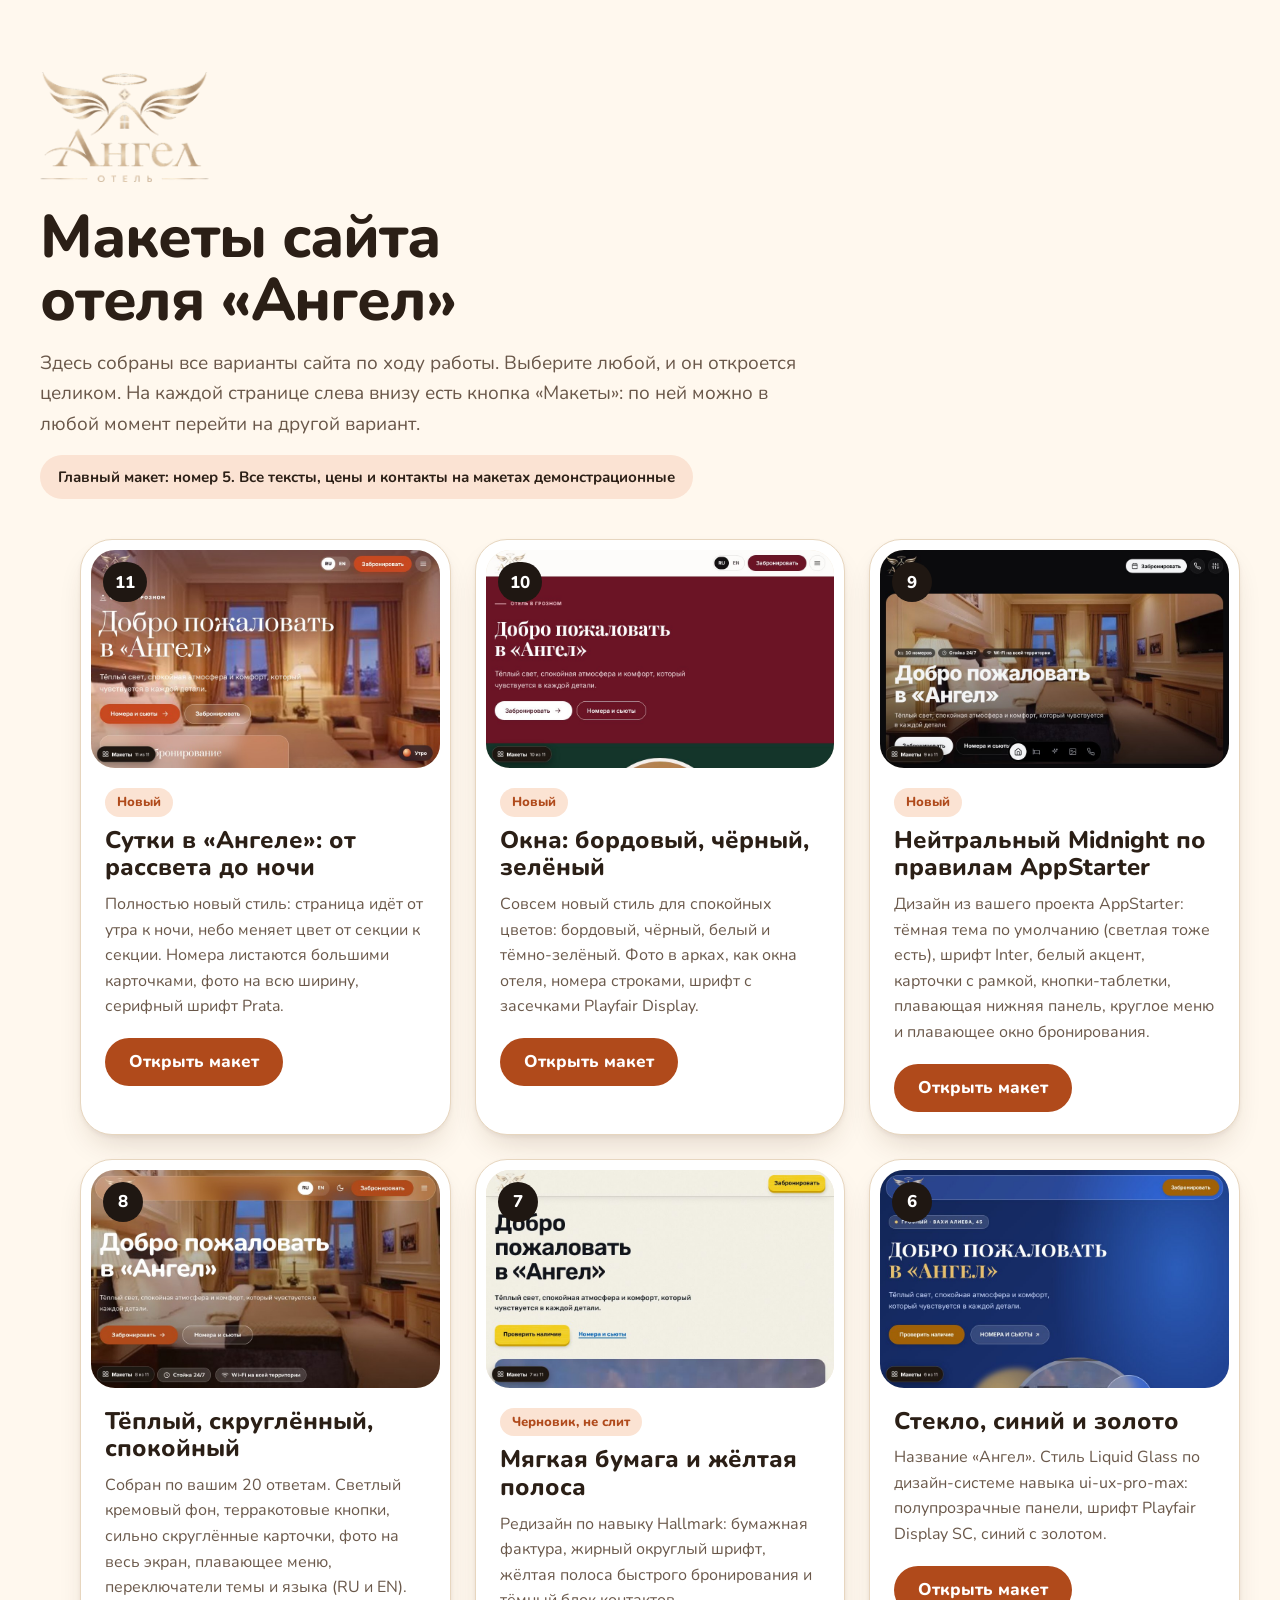
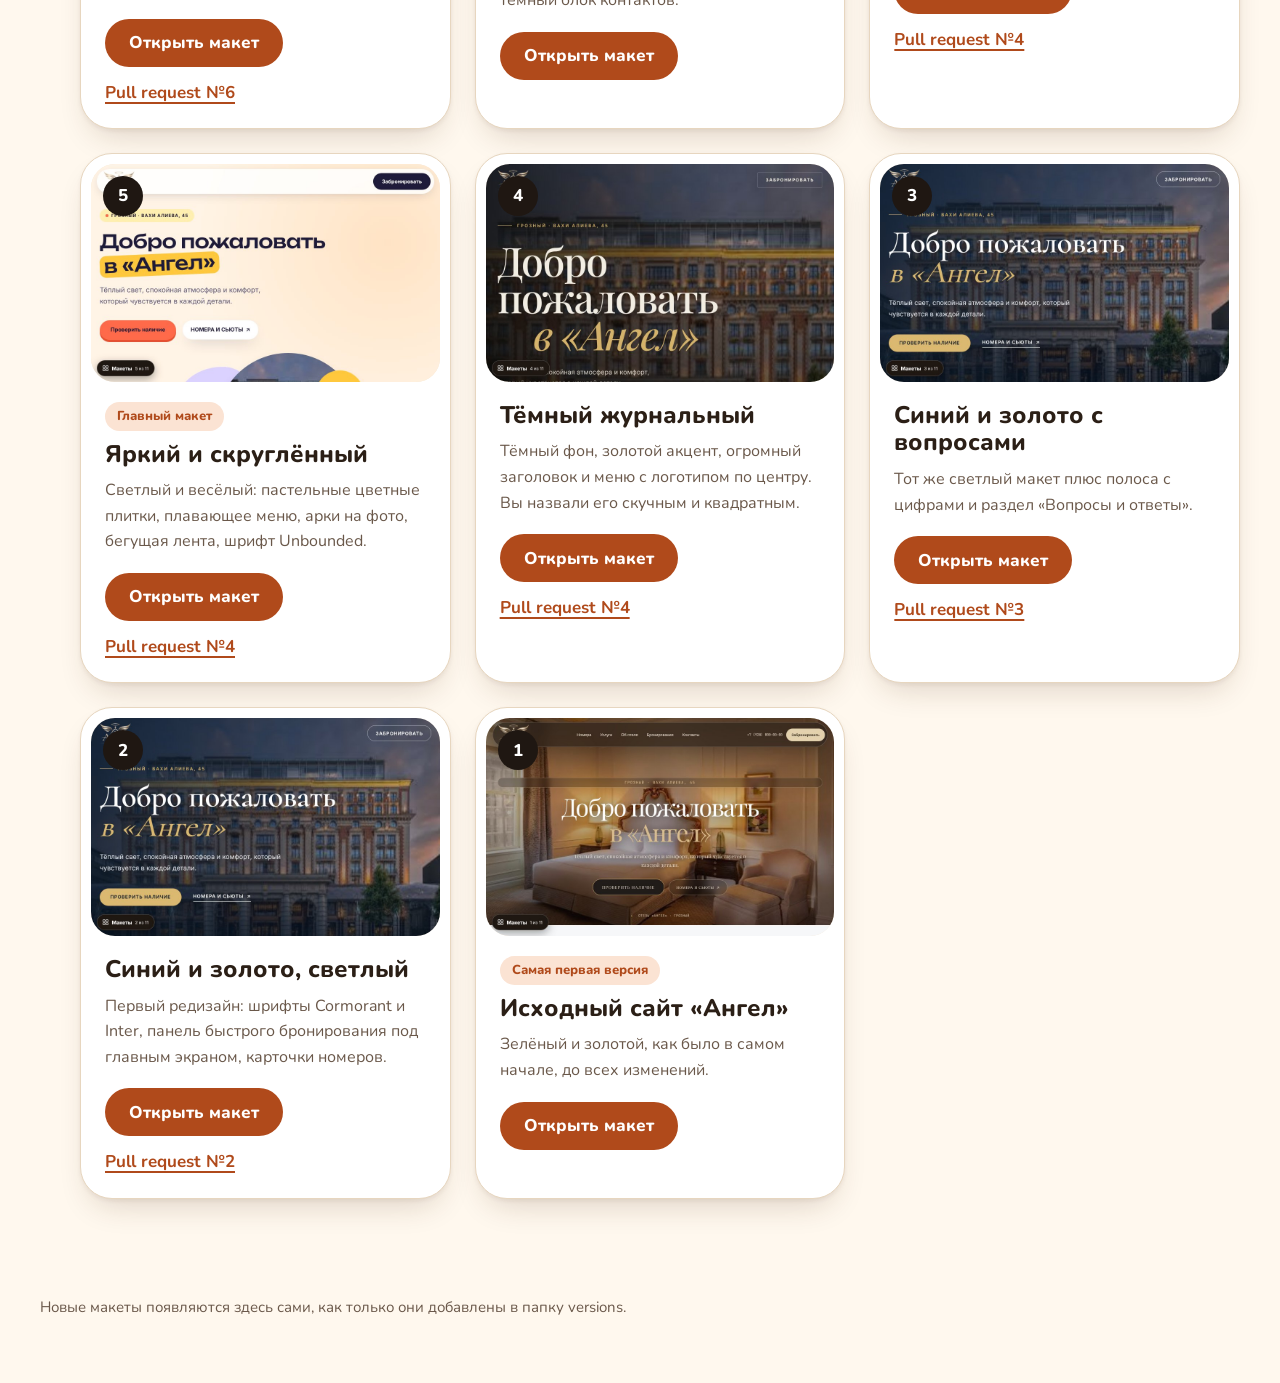
==== commit 9f537bce: "Rename hotel to Ангел and add logo to all mockups - Replace the hotel name (Эталон, Минутка, Minutka" ====
--- a/index.html
+++ b/index.html
@@ -4,8 +4,8 @@
   <meta charset="UTF-8">
   <meta name="viewport" content="width=device-width, initial-scale=1">
   <meta name="color-scheme" content="light dark">
-  <title>Минутка: макеты сайта</title>
-  <meta name="description" content="Все макеты сайта отеля «Минутка» в одном месте: выберите любой и откройте целиком.">
+  <title>Ангел: макеты сайта</title>
+  <meta name="description" content="Все макеты сайта отеля «Ангел» в одном месте: выберите любой и откройте целиком.">
   <style>
     @font-face { font-family: Nunito; src: url("fonts/nunito-cyrillic.woff2") format("woff2"); font-weight: 400 800; font-display: swap; unicode-range: U+0301, U+0400-045F, U+0490-0491, U+04B0-04B1, U+2116; }
     @font-face { font-family: Nunito; src: url("fonts/nunito-latin.woff2") format("woff2"); font-weight: 400 800; font-display: swap; unicode-range: U+0000-00FF, U+0131, U+0152-0153, U+02BB-02BC, U+02C6, U+02DA, U+02DC, U+0304, U+0308, U+0329, U+2000-206F, U+20AC, U+2122, U+2191, U+2193, U+2212, U+2215, U+FEFF, U+FFFD; }
@@ -44,7 +44,8 @@
 <body>
   <div class="wrap">
     <header>
-      <h1>Макеты сайта отеля «Минутка»</h1>
+      <img src="logo.png" alt="Ангел, отель" style="height:110px;width:auto;display:block;margin-bottom:8px">
+      <h1>Макеты сайта отеля «Ангел»</h1>
       <p>Здесь собраны все варианты сайта по ходу работы. Выберите любой, и он откроется целиком. На каждой странице слева внизу есть кнопка «Макеты»: по ней можно в любой момент перейти на другой вариант.</p>
       <span class="hint">Главный макет: номер 5. Все тексты, цены и контакты на макетах демонстрационные</span>
     </header>
